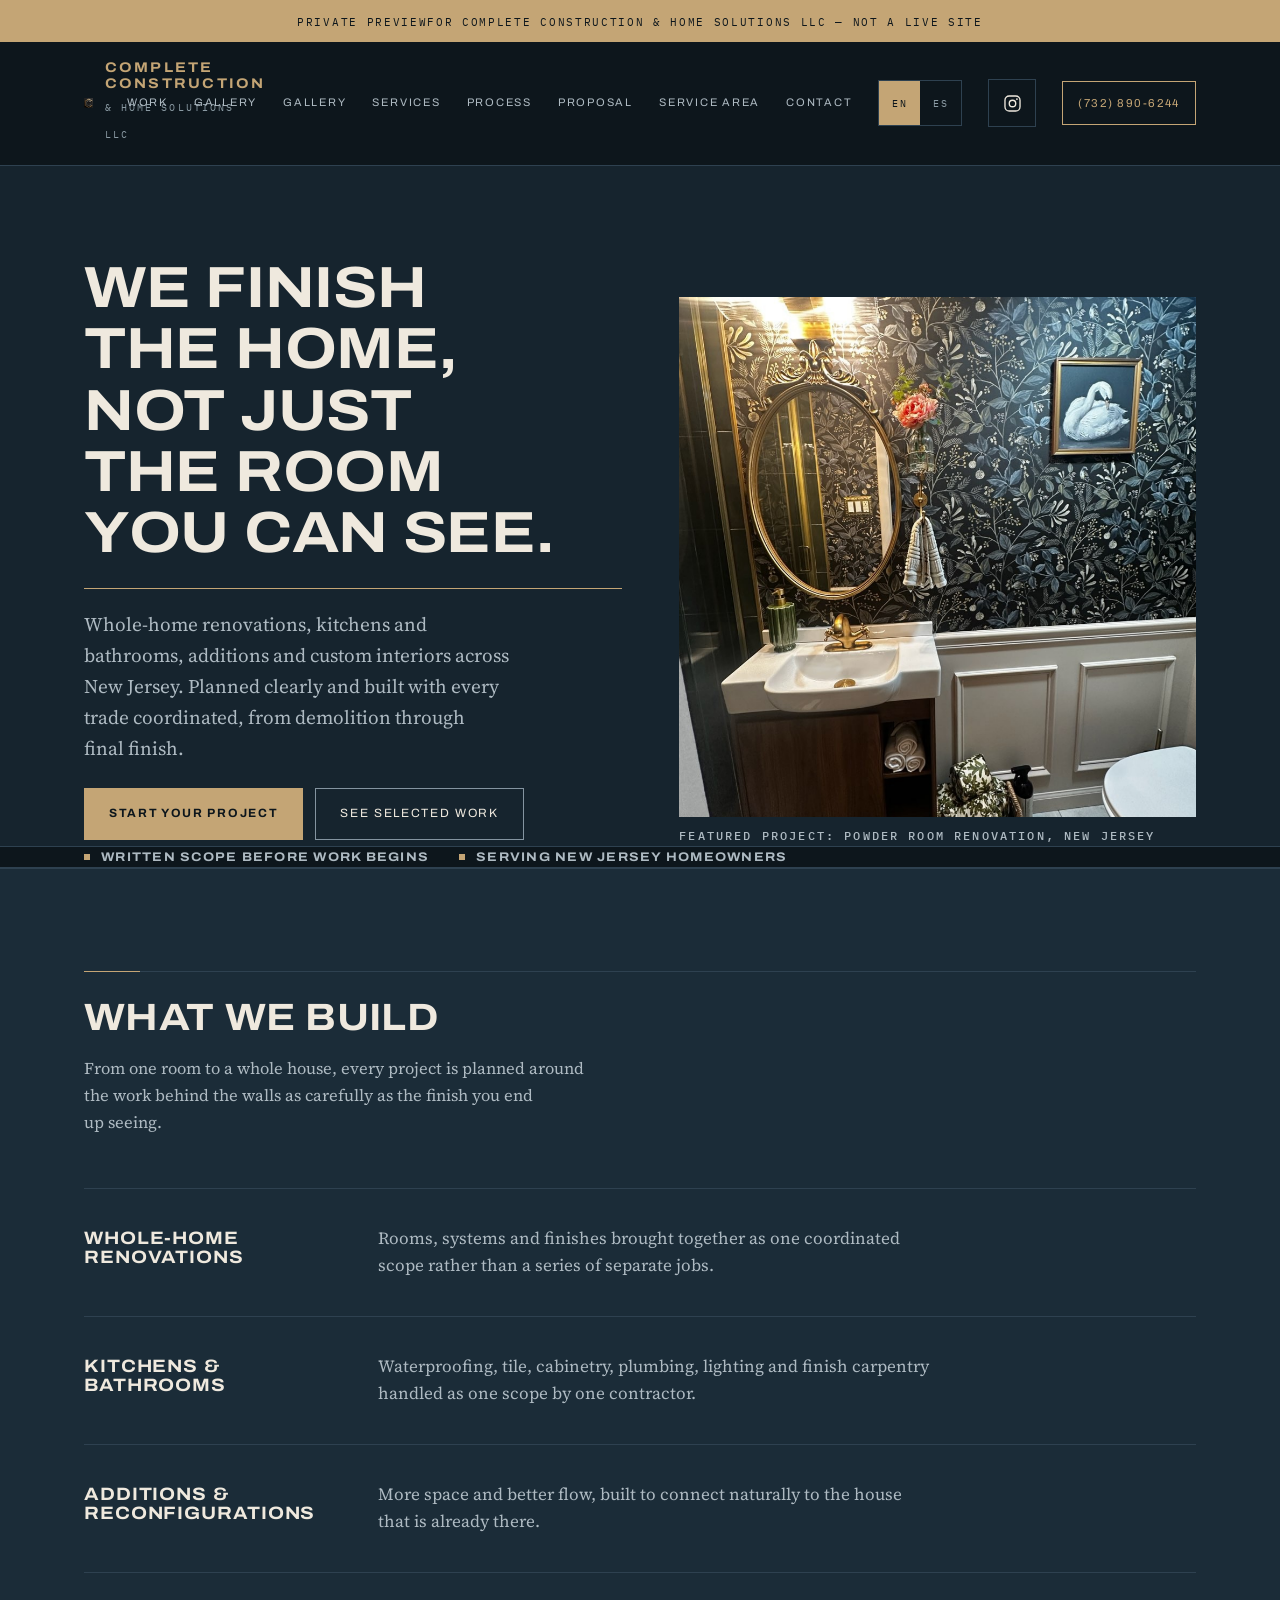
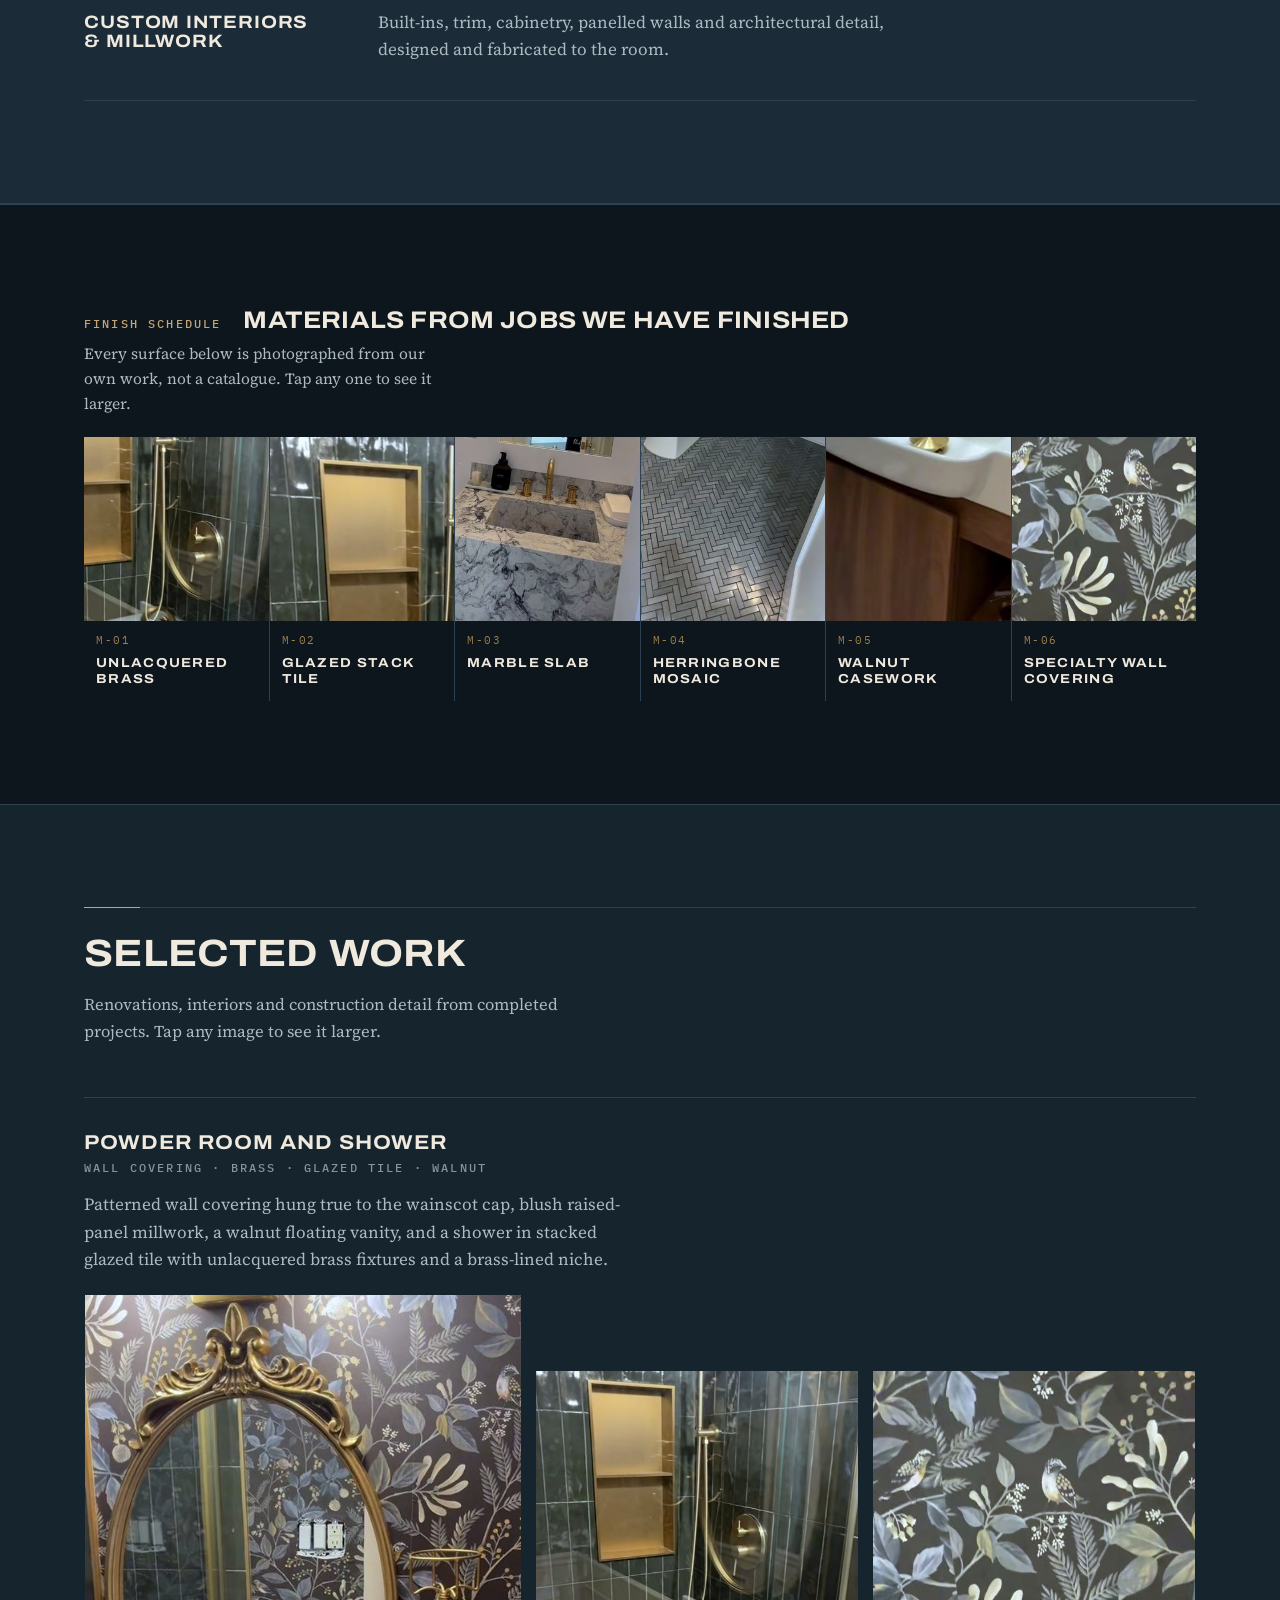
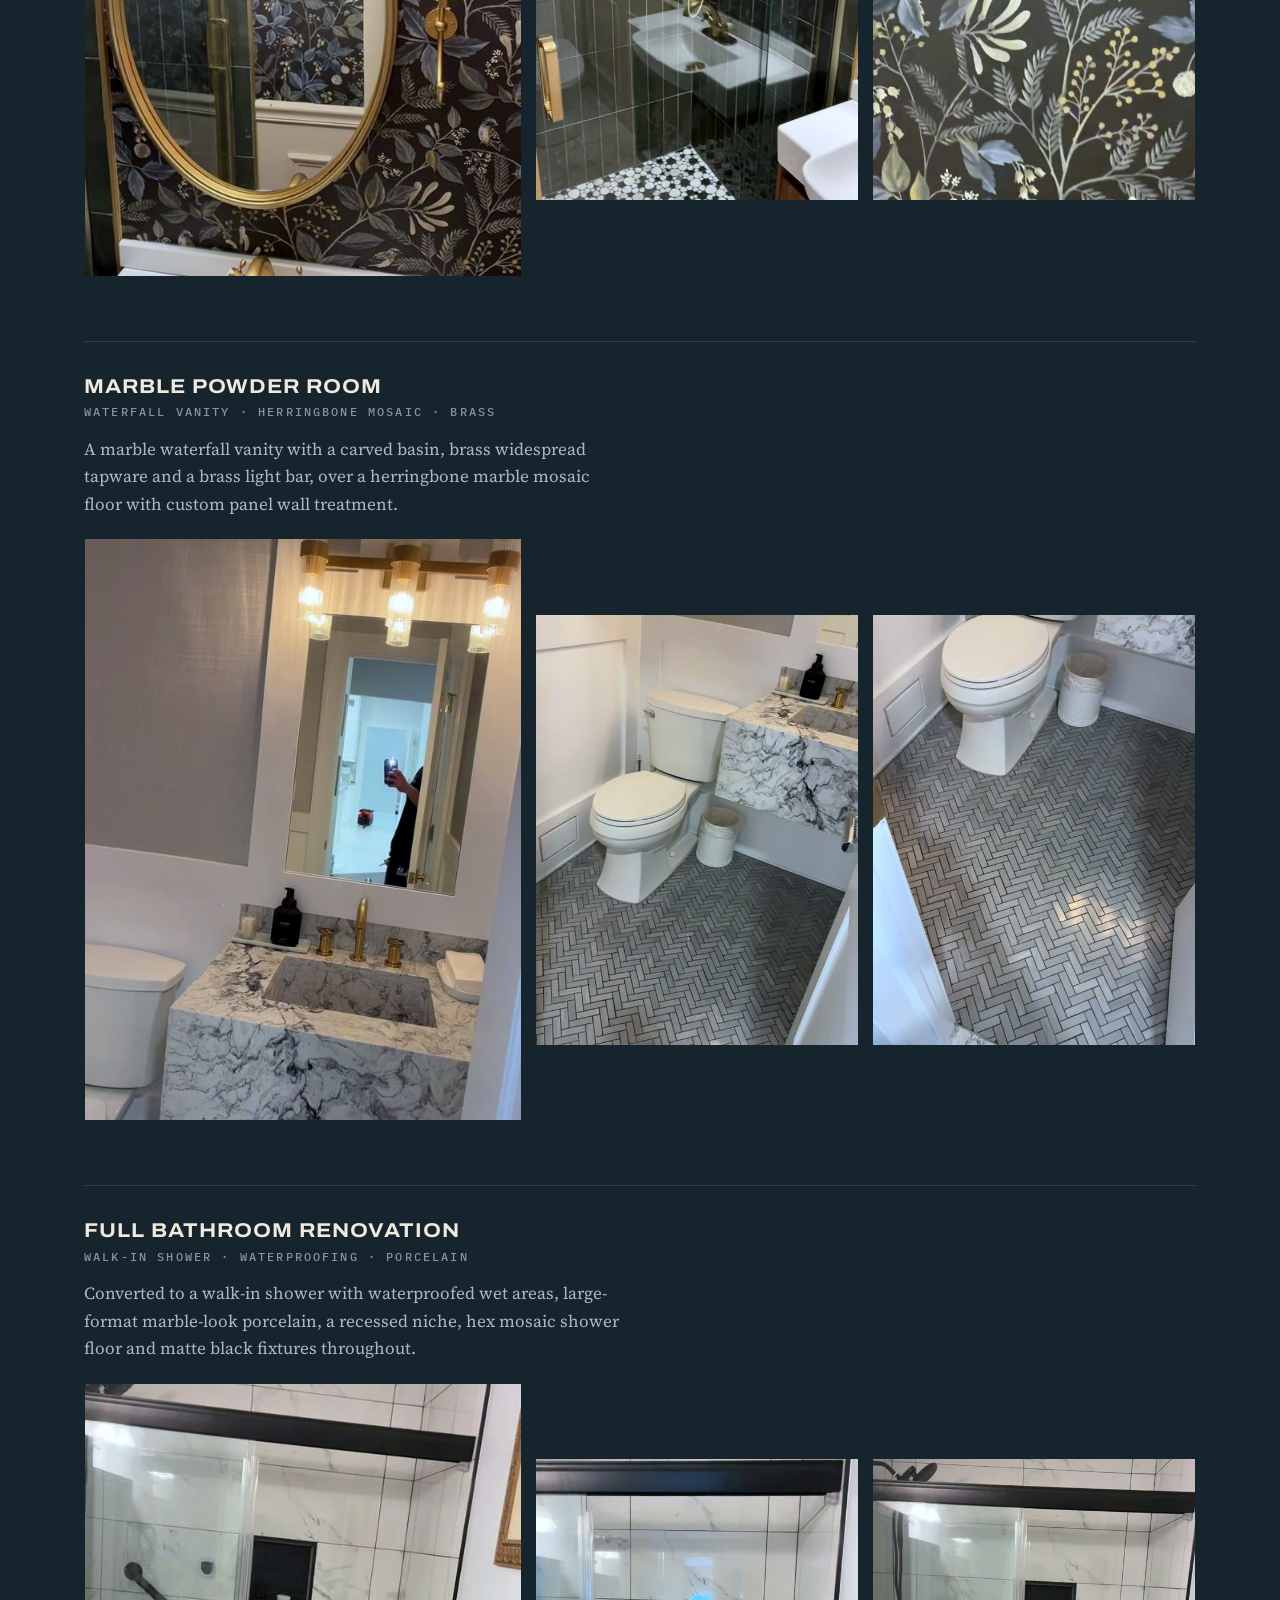
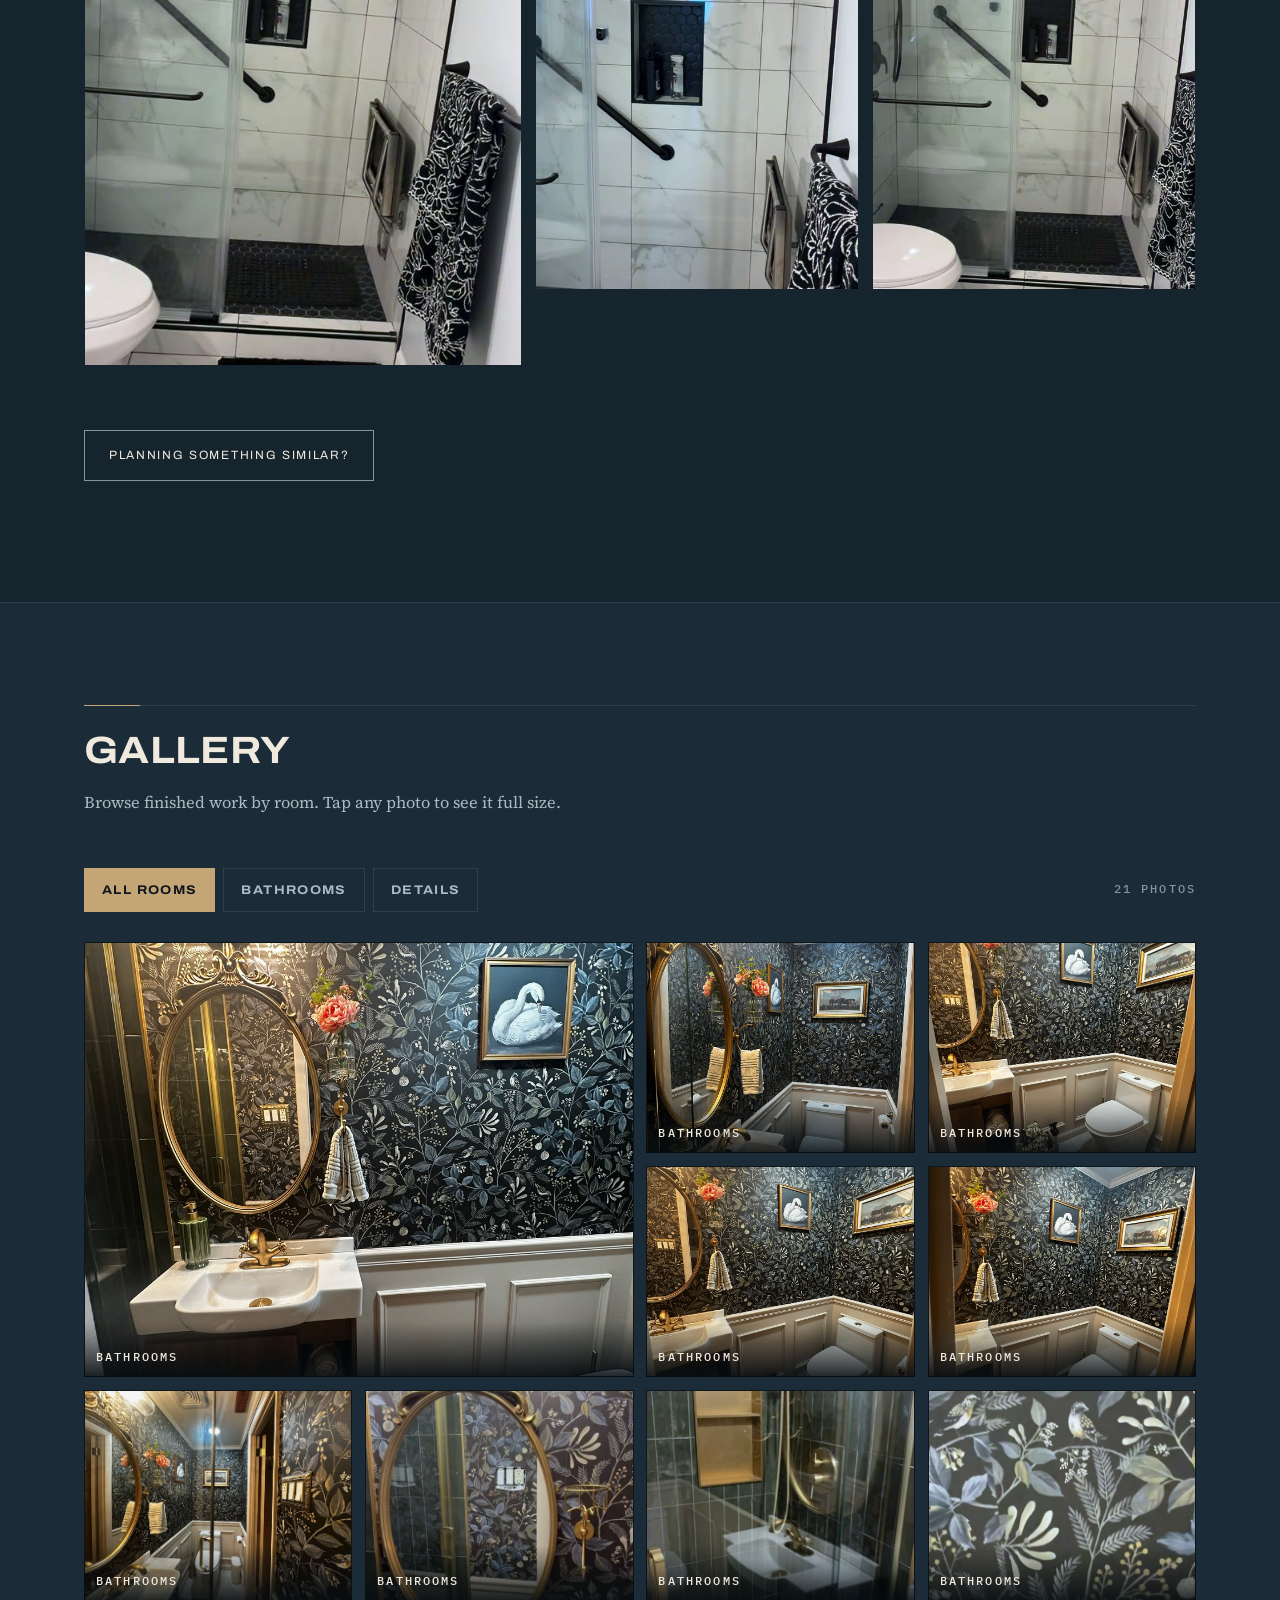
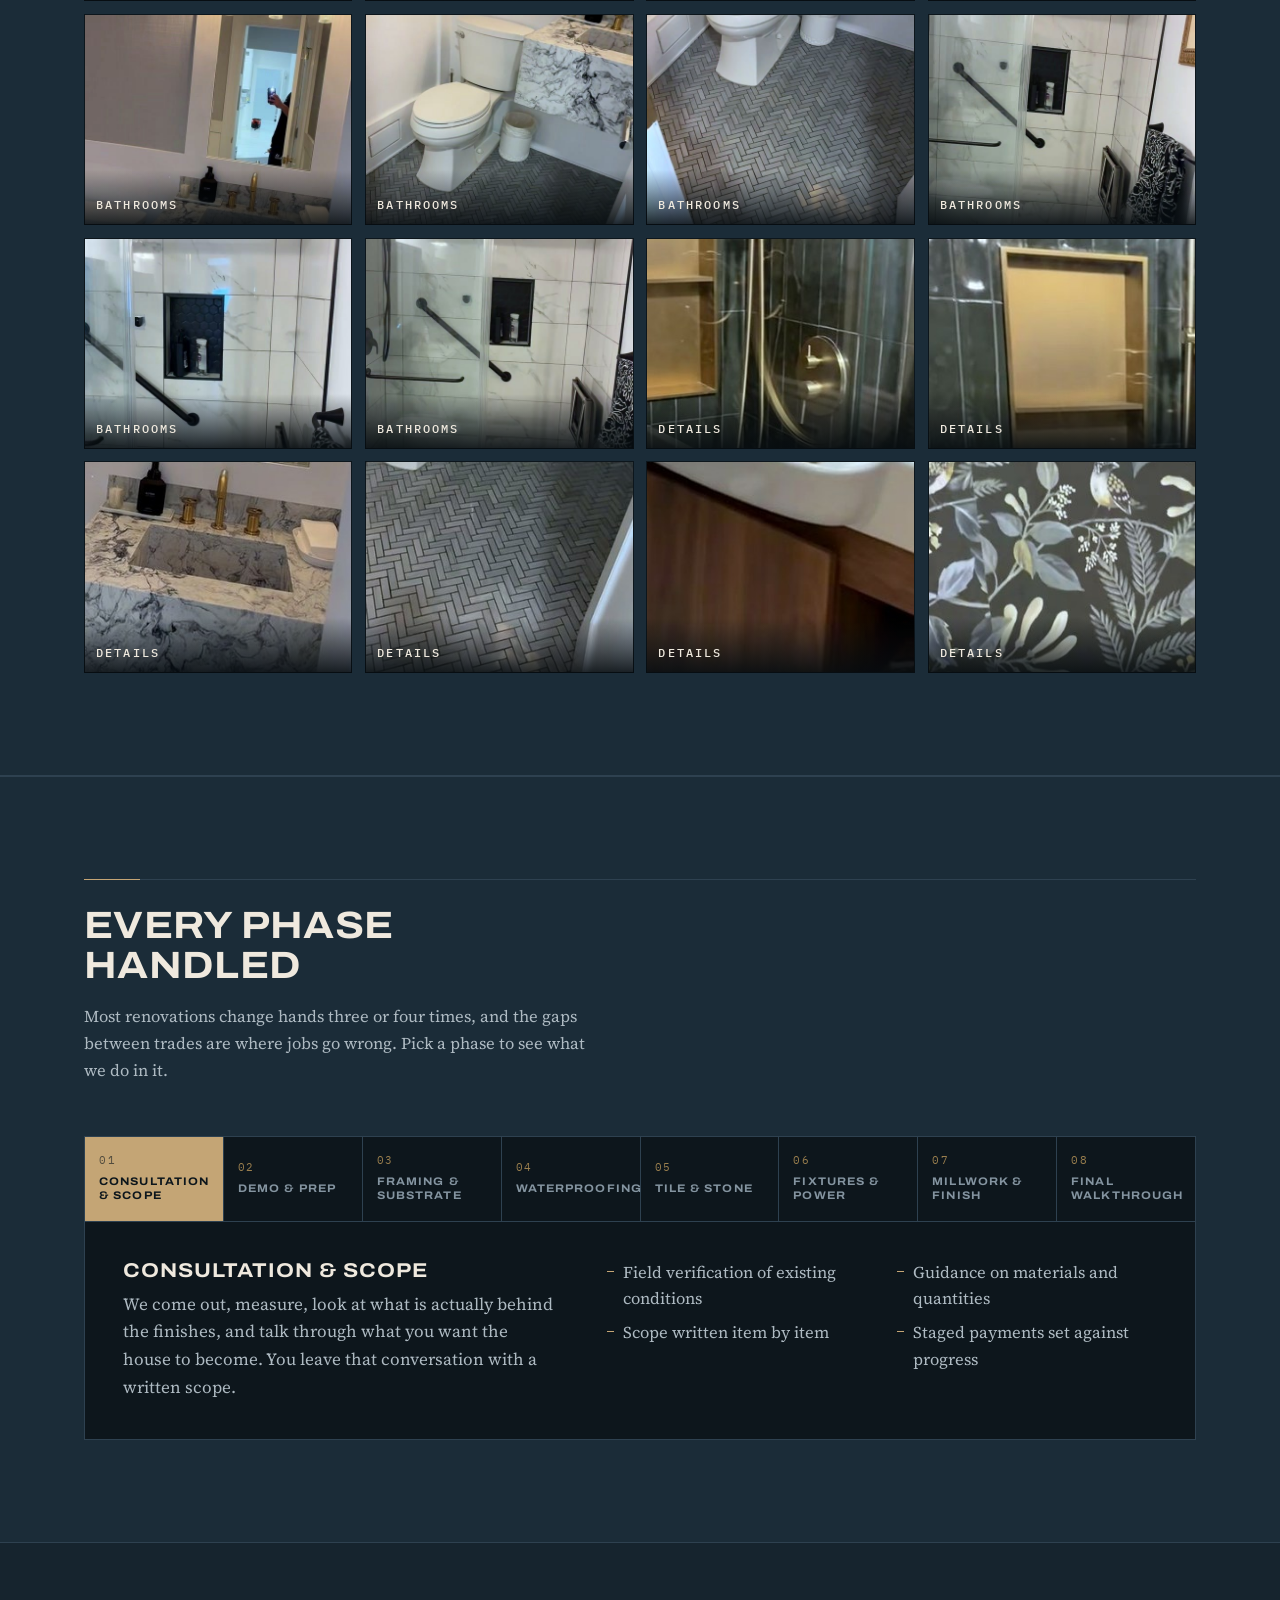
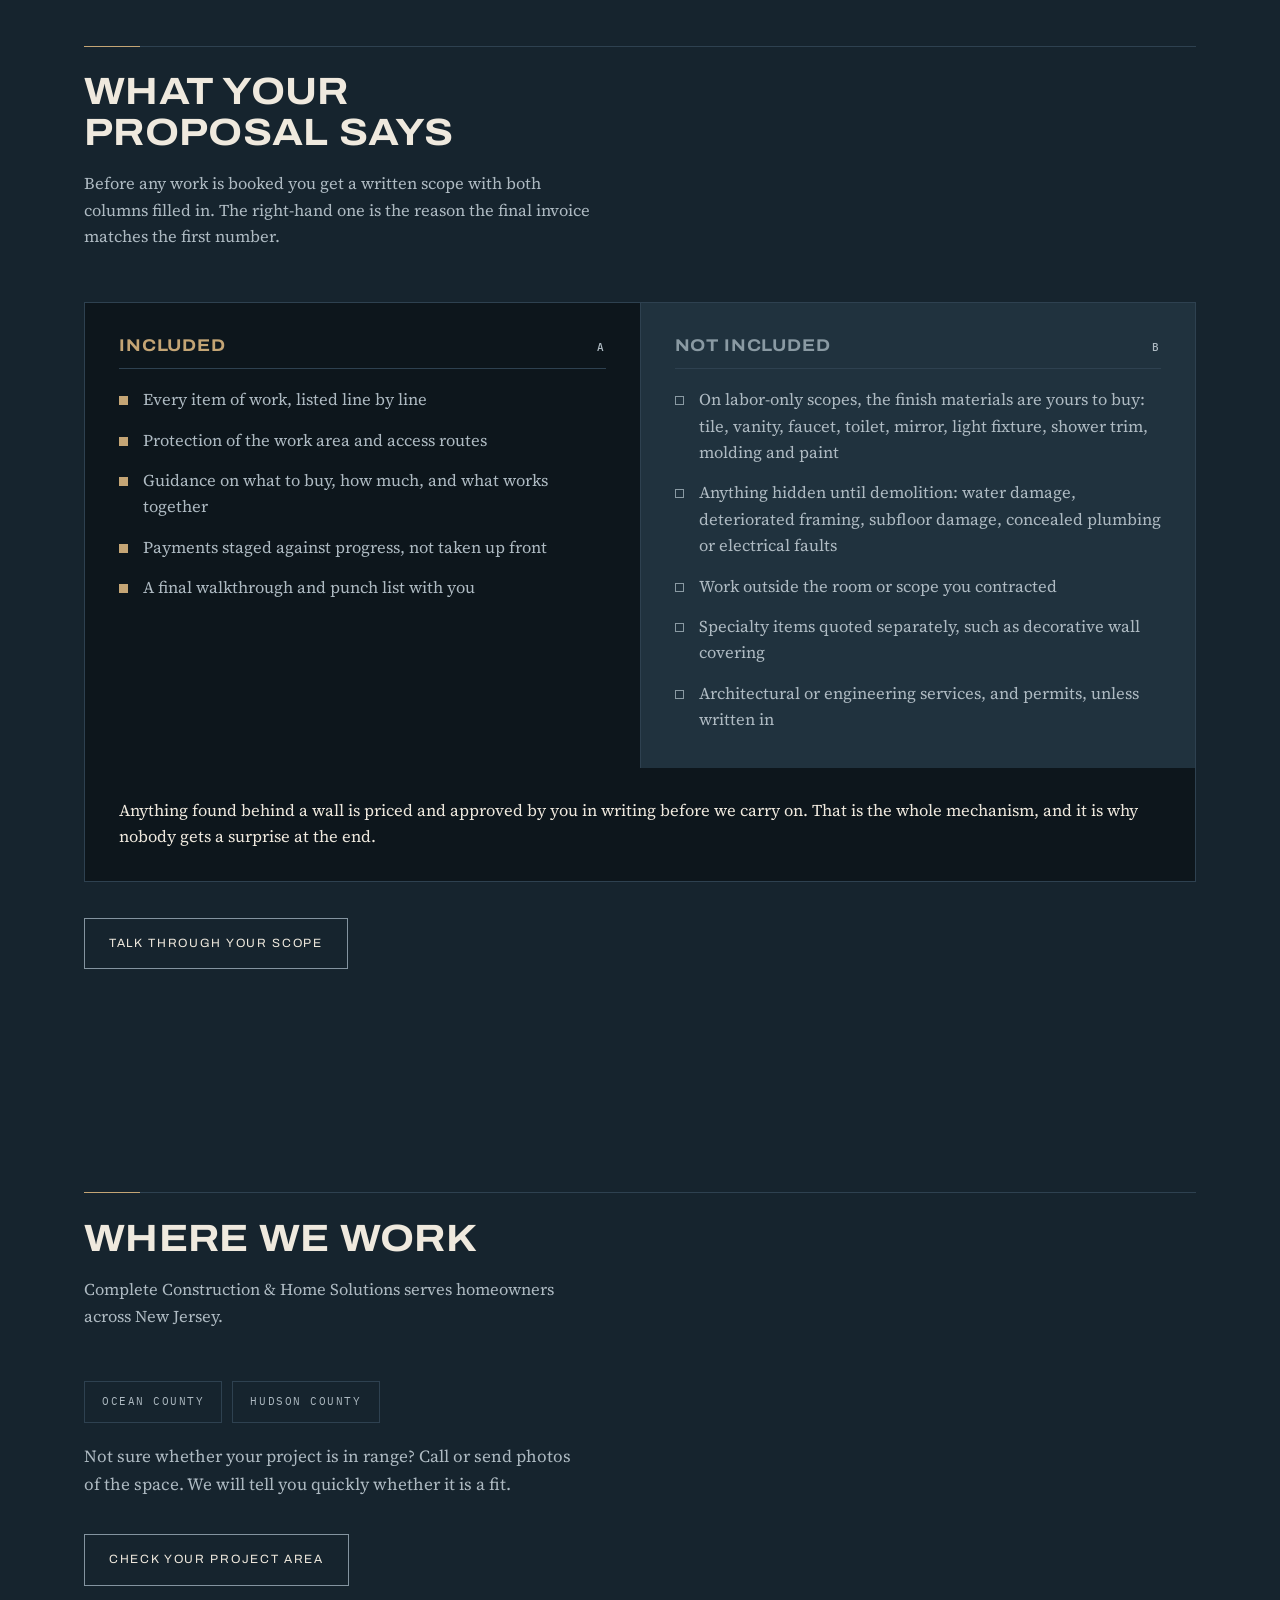
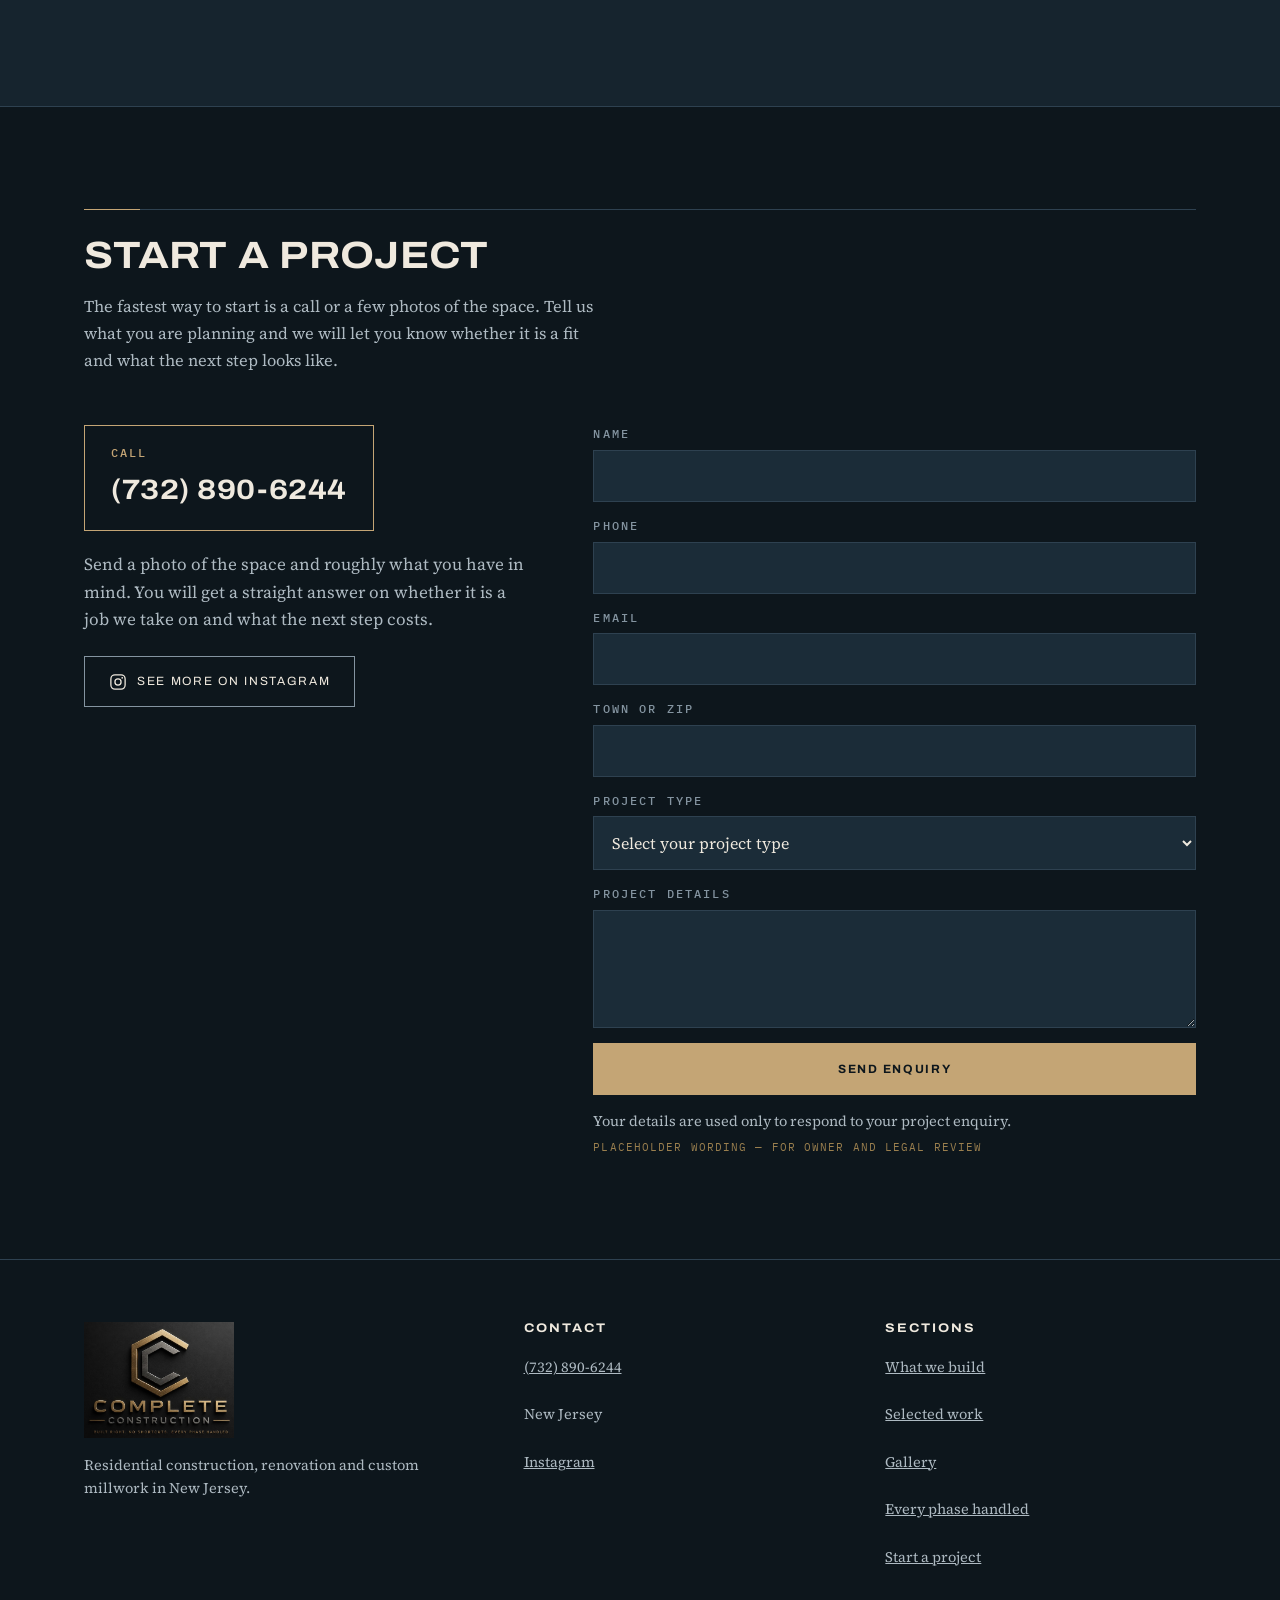
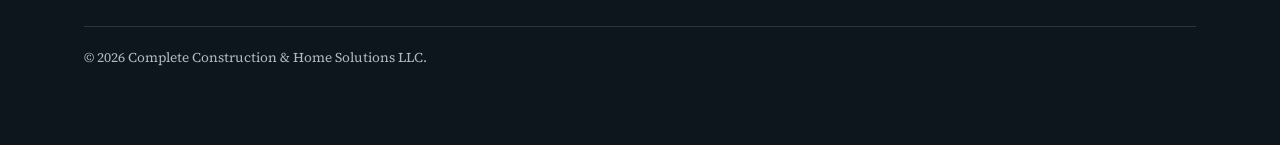
==== index.html @ e2cdc586 "Add the real photographs and the remaining site-level files Photographs - Six powder-room photos are" ====
<!doctype html>
<html lang="en">
<head>
<meta charset="utf-8">
<meta name="viewport" content="width=device-width, initial-scale=1">

<!-- ============================================================
     PRIVATE PREVIEW. Two things to change at launch:
     1. Delete the <meta name="robots"> line below.
     2. Delete the .preview-flag element at the top of <body>.
     Also remove X-Robots-Tag from netlify.toml.
     ============================================================ -->
<meta name="robots" content="noindex, nofollow">

<title>Complete Construction &amp; Home Solutions LLC | Home Renovations &amp; Residential Construction in New Jersey</title>
<meta name="description" content="Whole-home renovations, kitchens and bathrooms, additions and custom millwork across New Jersey. Every trade coordinated from demolition through final finish, on a written scope you read before work starts. Call (732) 890-6244.">
<link rel="canonical" href="https://completeconstructionnj.com/">

<meta property="og:type" content="website">
<meta property="og:site_name" content="Complete Construction &amp; Home Solutions LLC">
<meta property="og:title" content="Complete Construction &amp; Home Solutions LLC | Home Renovations in New Jersey">
<meta property="og:description" content="Whole-home renovations, kitchens and bathrooms, additions and custom millwork across New Jersey, coordinated from demolition through final finish.">
<meta property="og:url" content="https://completeconstructionnj.com/">
<meta property="og:image" content="https://completeconstructionnj.com/images/og-share.jpg">
<meta property="og:image:width" content="1200">
<meta property="og:image:height" content="630">
<meta property="og:image:alt" content="Finished powder room with botanical wall covering, an oval brass mirror and a walnut vanity">
<meta property="og:locale" content="en_US">
<meta property="og:locale:alternate" content="es_US">
<meta name="twitter:card" content="summary_large_image">
<meta name="twitter:title" content="Complete Construction &amp; Home Solutions LLC">
<meta name="twitter:description" content="Home renovations and residential construction across New Jersey.">
<meta name="twitter:image" content="https://completeconstructionnj.com/images/og-share.jpg">

<meta name="theme-color" content="#0D161C">
<link rel="icon" href="favicon.ico" sizes="any">
<link rel="icon" type="image/png" sizes="32x32" href="favicon-32.png">
<link rel="apple-touch-icon" href="apple-touch-icon.png">

<link rel="preload" as="image" href="images/gallery/bathrooms/powder-vanity-mirror.jpg" fetchpriority="high">
<link rel="stylesheet" href="fonts/fonts.css">
<link rel="stylesheet" href="assets/styles.css">

<!-- ============================================================
     LocalBusiness / GeneralContractor structured data.
     EVERY value marked TODO(owner) is a placeholder. Do not publish
     an address, opening hours, licence number, rating or review
     count until the owner supplies and approves it. Fields that
     cannot be verified are omitted rather than guessed.
     ============================================================ -->
<script type="application/ld+json">
{
  "@context": "https://schema.org",
  "@type": "GeneralContractor",
  "@id": "https://completeconstructionnj.com/#business",
  "name": "Complete Construction",
  "legalName": "Complete Construction & Home Solutions LLC",
  "description": "Residential construction and renovation company serving New Jersey homeowners. Whole-home renovations, kitchens and bathrooms, additions, and custom architectural millwork.",
  "slogan": "We finish the home, not just the room you can see.",
  "url": "https://completeconstructionnj.com/",
  "telephone": "+17328906244",
  "image": "https://completeconstructionnj.com/images/og-share.jpg",
  "logo": "https://completeconstructionnj.com/images/logo-mark.jpg",
  "sameAs": ["https://instagram.com/complete_construccion"],
  "knowsLanguage": ["en"],
  "address": {
    "@type": "PostalAddress",
    "addressRegion": "NJ",
    "addressCountry": "US"
  },
  "areaServed": [
    { "@type": "AdministrativeArea", "name": "Ocean County, New Jersey" },
    { "@type": "AdministrativeArea", "name": "Hudson County, New Jersey" }
  ],
  "hasOfferCatalog": {
    "@type": "OfferCatalog",
    "name": "Services",
    "itemListElement": [
      { "@type": "Offer", "itemOffered": { "@type": "Service", "name": "Whole-home renovation" } },
      { "@type": "Offer", "itemOffered": { "@type": "Service", "name": "Kitchen and bathroom renovation" } },
      { "@type": "Offer", "itemOffered": { "@type": "Service", "name": "Home additions and reconfigurations" } },
      { "@type": "Offer", "itemOffered": { "@type": "Service", "name": "Custom interiors and architectural millwork" } }
    ]
  }
}
</script>
</head>
<body>

<!-- DELETE AT LAUNCH -->
<div class="preview-flag"><span><span data-en="Private preview" data-es="Vista previa privada">Private preview</span><span class="pf-long"> <span data-en="for Complete Construction &amp; Home Solutions LLC" data-es="para Complete Construction &amp; Home Solutions LLC">for Complete Construction &amp; Home Solutions LLC</span></span> <span data-en="— not a live site" data-es="— no es un sitio publicado">— not a live site</span></span></div>

<a class="skip" href="#main" data-en="Skip to content" data-es="Ir al contenido">Skip to content</a>

<header>
  <!-- Mobile-only utility strip. Puts the language control at the very top
       where it is seen without opening the menu. Desktop keeps its own
       toggle in the nav, so this is hidden at >=768px. -->
  <div class="util-bar">
    <div class="wrap util-in">
      <span class="mono util-label" data-en="Language" data-es="Idioma">Language</span>
      <div class="lang" role="group" aria-label="Language">
        <button type="button" data-lang="en" aria-pressed="true">English</button>
        <button type="button" data-lang="es" aria-pressed="false">Español</button>
      </div>
    </div>
  </div>
  <div class="wrap bar">
    <a class="brand" href="#main">
      <img src="images/logo-mark.jpg" width="34" height="36" alt="Complete Construction hexagonal C monogram in gold and brushed steel">
      <span><b>Complete Construction</b><i>&amp; Home Solutions LLC</i></span>
    </a>

    <!-- Desktop navigation -->
    <nav class="desk-nav" aria-label="Main">
      <div class="nav-links">
        <a href="#work" data-en="Work" data-es="Trabajos">Work</a>
    <a href="#gallery" data-en="Gallery" data-es="Galería">Gallery</a>
        <a href="#gallery" data-en="Gallery" data-es="Galería">Gallery</a>
        <a href="#services" data-en="Services" data-es="Servicios">Services</a>
        <a href="#phases" data-en="Process" data-es="Proceso">Process</a>
        <a href="#scope" data-en="Proposal" data-es="Propuesta">Proposal</a>
        <a href="#area" data-en="Service area" data-es="Zona">Service area</a>
        <a href="#contact" data-en="Contact" data-es="Contacto">Contact</a>
      </div>
      <div class="lang" role="group" aria-label="Language">
        <button type="button" data-lang="en" aria-pressed="true">EN</button>
        <button type="button" data-lang="es" aria-pressed="false">ES</button>
      </div>
      <a class="icon-btn is-ig" data-social="instagram" href="#" hidden
         target="_blank" rel="noopener noreferrer">
        <svg viewBox="0 0 24 24" fill="none" stroke="currentColor" stroke-width="1.7" stroke-linecap="round" stroke-linejoin="round" aria-hidden="true"><rect x="2.5" y="2.5" width="19" height="19" rx="5.4"/><circle cx="12" cy="12" r="4.1"/><circle cx="17.6" cy="6.4" r="1.15" fill="currentColor" stroke="none"/></svg>
        <span class="sr-only">Instagram</span>
      </a>
      <a class="call-top" href="tel:+17328906244" data-phone-link>
        <span data-phone-display>(732) 890-6244</span>
      </a>
    </nav>

    <!-- Mobile controls -->
    <div class="mobile-tools">
      <a class="icon-btn is-call" href="tel:+17328906244" data-phone-link>
        <svg viewBox="0 0 24 24" fill="none" stroke="currentColor" stroke-width="1.7" aria-hidden="true"><path d="M22 16.9v3a2 2 0 0 1-2.2 2 19.8 19.8 0 0 1-8.6-3.1 19.5 19.5 0 0 1-6-6A19.8 19.8 0 0 1 2.1 4.2 2 2 0 0 1 4.1 2h3a2 2 0 0 1 2 1.7c.1.9.3 1.8.7 2.7a2 2 0 0 1-.5 2.1L8.1 9.8a16 16 0 0 0 6 6l1.3-1.2a2 2 0 0 1 2.1-.5c.9.4 1.8.6 2.7.7a2 2 0 0 1 1.8 2.1z"/></svg>
        <span data-en="Call" data-es="Llamar">Call</span>
      </a>
      <button class="icon-btn" id="burger" type="button" aria-expanded="false" aria-controls="drawer">
        <span class="burger-lines" aria-hidden="true"><span></span></span>
        <span class="sr-only" data-en="Open menu" data-es="Abrir menú">Open menu</span>
      </button>
    </div>
  </div>
</header>

<!-- Slide-out mobile menu -->
<div class="drawer-backdrop" id="drawer-backdrop"></div>
<aside class="drawer" id="drawer" aria-hidden="true" aria-label="Menu">
  <div class="drawer-head">
    <span class="mono" data-en="Menu" data-es="Menú">Menu</span>
    <button class="icon-btn" id="drawer-close" type="button">
      <span aria-hidden="true">&times;</span>
      <span class="sr-only" data-en="Close menu" data-es="Cerrar menú">Close menu</span>
    </button>
  </div>
  <nav aria-label="Mobile">
    <a href="#work" data-en="Work" data-es="Trabajos">Work</a>
    <a href="#services" data-en="Services" data-es="Servicios">Services</a>
    <a href="#phases" data-en="Process" data-es="Proceso">Process</a>
    <a href="#scope" data-en="Proposal" data-es="Propuesta">Proposal</a>
    <a href="#area" data-en="Service area" data-es="Zona">Service area</a>
    <a href="#contact" data-en="Start a project" data-es="Empezar un proyecto">Start a project</a>
  </nav>
  <div class="drawer-foot">
    <p class="area-note" data-en="Serving New Jersey homeowners. Call and we will tell you quickly whether your project is a fit." data-es="Atendemos a propietarios en Nueva Jersey. Llame y le diremos rápidamente si su proyecto encaja.">Serving New Jersey homeowners. Call and we will tell you quickly whether your project is a fit.</p>
    <a class="btn btn-primary" href="tel:+17328906244" data-phone-link>
      <span data-en="Call" data-es="Llamar">Call</span>&nbsp;<span data-phone-display>(732) 890-6244</span>
    </a>
    <a class="btn btn-ghost ig-btn" data-social="instagram" href="#" hidden
       target="_blank" rel="noopener noreferrer">
      <svg viewBox="0 0 24 24" fill="none" stroke="currentColor" stroke-width="1.7" stroke-linecap="round" stroke-linejoin="round" aria-hidden="true"><rect x="2.5" y="2.5" width="19" height="19" rx="5.4"/><circle cx="12" cy="12" r="4.1"/><circle cx="17.6" cy="6.4" r="1.15" fill="currentColor" stroke="none"/></svg>
      <span data-en="See our work on Instagram" data-es="Vea nuestro trabajo en Instagram">See our work on Instagram</span>
    </a>
    <div class="lang" role="group" aria-label="Language">
      <button type="button" data-lang="en" aria-pressed="true">English</button>
      <button type="button" data-lang="es" aria-pressed="false">Español</button>
    </div>
  </div>
</aside>

<main id="main">

<section class="hero">
  <div class="wrap hero-grid">
    <div class="hero-copy">
      <h1 data-en="We finish the home, not just the room you can see." data-es="Terminamos la casa, no solo el cuarto que se ve.">We finish the home, not just the room you can see.</h1>
      <div class="draw" aria-hidden="true"></div>
      <p class="hero-lede" data-en="Whole-home renovations, kitchens and bathrooms, additions and custom interiors across New Jersey. Planned clearly and built with every trade coordinated, from demolition through final finish." data-es="Remodelaciones de casa completa, cocinas y baños, ampliaciones e interiores a medida en Nueva Jersey. Planeado con claridad y construido con todos los oficios coordinados, desde la demolición hasta el acabado final.">Whole-home renovations, kitchens and bathrooms, additions and custom interiors across New Jersey. Planned clearly and built with every trade coordinated, from demolition through final finish.</p>
      <div class="hero-cta">
        <a class="btn btn-primary" href="#contact" data-en="Start your project" data-es="Empiece su proyecto">Start your project</a>
        <a class="btn btn-ghost" href="#work" data-en="See selected work" data-es="Ver trabajos seleccionados">See selected work</a>
      </div>
      <!-- Shown only when the owner confirms the business number receives SMS. -->
      <p class="hero-sms" data-flag="smsEnabled" hidden>
        <a class="btn btn-ghost" href="sms:+17328906244" data-en="Text us photos" data-es="Envíenos fotos">Text us photos</a>
        <span class="form-note" data-en="Send photos of your space for a quick project-fit check." data-es="Envíe fotos de su espacio para una revisión rápida de compatibilidad.">Send photos of your space for a quick project-fit check.</span>
      </p>
    </div>
    <figure class="hero-fig">
      <img src="images/gallery/bathrooms/powder-vanity-mirror.jpg" width="960" height="1280" alt="Completed powder room vanity with an ornate oval brass mirror, brass cross-handle tap and a walnut cabinet, against dark botanical wall covering above cream panelled wainscoting" fetchpriority="high" decoding="async">
      <figcaption class="mono" data-en="Featured project: powder room renovation, New Jersey" data-es="Proyecto destacado: remodelación de medio baño, Nueva Jersey">Featured project: powder room renovation, New Jersey</figcaption>
    </figure>
  </div>
</section>

<!-- Trust line. Claims needing owner sign-off carry data-flag and ship hidden. -->
<div class="trustline">
  <div class="wrap">
    <ul>
      <li data-en="Written scope before work begins" data-es="Alcance por escrito antes de empezar">Written scope before work begins</li>
      <li data-en="Serving New Jersey homeowners" data-es="Atendemos a propietarios en Nueva Jersey">Serving New Jersey homeowners</li>
      <li data-flag="licensedAndInsuredClaim" hidden data-en="Licensed &amp; insured" data-es="Con licencia y asegurado">Licensed &amp; insured</li>
      <li data-flag="warrantyClaim" hidden data-en="One-year workmanship warranty" data-es="Garantía de un año sobre la mano de obra">One-year workmanship warranty</li>
      <li data-flag="spanishSupported" hidden data-en="English &amp; Spanish" data-es="Inglés y español">English &amp; Spanish</li>
    </ul>
  </div>
</div>

<section class="services" id="services">
  <div class="wrap">
    <div class="head">
      <div class="ht">
        <h2 data-en="What we build" data-es="Lo que construimos">What we build</h2>
        <p data-en="From one room to a whole house, every project is planned around the work behind the walls as carefully as the finish you end up seeing." data-es="De un solo cuarto a una casa completa, cada proyecto se planea alrededor del trabajo detrás de los muros con el mismo cuidado que el acabado que usted termina viendo.">From one room to a whole house, every project is planned around the work behind the walls as carefully as the finish you end up seeing.</p>
      </div>
    </div>
    <div class="svc-list">
      <article class="svc-row" data-service="whole-home">
        <h3 data-en="Whole-home renovations" data-es="Remodelación de casa completa">Whole-home renovations</h3>
        <p data-en="Rooms, systems and finishes brought together as one coordinated scope rather than a series of separate jobs." data-es="Cuartos, instalaciones y acabados unidos en un solo alcance coordinado, en lugar de una serie de trabajos separados.">Rooms, systems and finishes brought together as one coordinated scope rather than a series of separate jobs.</p>
      </article>
      <article class="svc-row" data-service="kitchen-bath">
        <h3 data-en="Kitchens &amp; bathrooms" data-es="Cocinas y baños">Kitchens &amp; bathrooms</h3>
        <p data-en="Waterproofing, tile, cabinetry, plumbing, lighting and finish carpentry handled as one scope by one contractor." data-es="Impermeabilizado, azulejo, gabinetes, plomería, iluminación y carpintería de acabado en un solo alcance y con un solo contratista.">Waterproofing, tile, cabinetry, plumbing, lighting and finish carpentry handled as one scope by one contractor.</p>
      </article>
      <article class="svc-row" data-service="additions">
        <h3 data-en="Additions &amp; reconfigurations" data-es="Ampliaciones y reconfiguraciones">Additions &amp; reconfigurations</h3>
        <p data-en="More space and better flow, built to connect naturally to the house that is already there." data-es="Más espacio y mejor circulación, construido para conectarse de forma natural con la casa que ya existe.">More space and better flow, built to connect naturally to the house that is already there.</p>
      </article>
      <article class="svc-row" data-service="millwork">
        <h3 data-en="Custom interiors &amp; millwork" data-es="Interiores y carpintería a medida">Custom interiors &amp; millwork</h3>
        <p data-en="Built-ins, trim, cabinetry, panelled walls and architectural detail, designed and fabricated to the room." data-es="Muebles empotrados, molduras, gabinetes, muros panelados y detalle arquitectónico, diseñados y fabricados a la medida del cuarto.">Built-ins, trim, cabinetry, panelled walls and architectural detail, designed and fabricated to the room.</p>
      </article>
      <!-- TODO(owner): confirm before enabling in assets/site.config.js -->
      <article class="svc-row" data-service="new-build" hidden>
        <h3 data-en="New home construction" data-es="Construcción de casa nueva">New home construction</h3>
        <p data-en="Ground-up residential construction built around the way you want to live." data-es="Construcción residencial desde cero, pensada alrededor de cómo quiere vivir.">Ground-up residential construction built around the way you want to live.</p>
        <p class="flag-note" data-en="Awaiting owner confirmation" data-es="Pendiente de confirmación del propietario">Awaiting owner confirmation</p>
      </article>
      <!-- TODO(owner): confirm before enabling in assets/site.config.js -->
      <article class="svc-row" data-service="exterior" hidden>
        <h3 data-en="Structural &amp; exterior work" data-es="Trabajo estructural y exterior">Structural &amp; exterior work</h3>
        <p data-en="Exterior improvements and structural changes that support the rest of the project." data-es="Mejoras exteriores y cambios estructurales que dan soporte al resto del proyecto.">Exterior improvements and structural changes that support the rest of the project.</p>
        <p class="flag-note" data-en="Awaiting owner confirmation" data-es="Pendiente de confirmación del propietario">Awaiting owner confirmation</p>
      </article>
    </div>
  </div>
</section>

<section class="schedule" aria-labelledby="sched-h">
  <div class="wrap">
    <div class="sched-top">
      <span class="mono" data-en="Finish schedule" data-es="Lista de acabados">Finish schedule</span>
      <h2 id="sched-h" data-en="Materials from jobs we have finished" data-es="Materiales de trabajos que hemos terminado">Materials from jobs we have finished</h2>
      <p data-en="Every surface below is photographed from our own work, not a catalogue. Tap any one to see it larger." data-es="Cada superficie de abajo está fotografiada de nuestro propio trabajo, no de un catálogo. Toque cualquiera para verla más grande.">Every surface below is photographed from our own work, not a catalogue. Tap any one to see it larger.</p>
    </div>
    <div class="sched" data-gallery="materials">
      <figure><button type="button" data-full="images/materials/brass-niche.jpg" data-caption="Unlacquered brass shower valve and handshower against dark glazed tile"><img src="images/materials/brass-niche.jpg" loading="lazy" decoding="async" width="300" height="300" alt="Unlacquered brass shower valve and handshower against dark glazed tile"></button>
        <figcaption><span class="m-n">M-01</span><span class="m-t" data-en="Unlacquered brass" data-es="Latón sin laca">Unlacquered brass</span></figcaption></figure>
      <figure><button type="button" data-full="images/materials/glazed-tile.jpg" data-caption="Stacked dark glazed ceramic tile with a brass-lined recessed niche"><img src="images/materials/glazed-tile.jpg" loading="lazy" decoding="async" width="300" height="300" alt="Stacked dark glazed ceramic tile with a brass-lined recessed niche"></button>
        <figcaption><span class="m-n">M-02</span><span class="m-t" data-en="Glazed stack tile" data-es="Azulejo vidriado apilado">Glazed stack tile</span></figcaption></figure>
      <figure><button type="button" data-full="images/materials/marble.jpg" data-caption="Marble waterfall vanity with a carved basin and brass tapware"><img src="images/materials/marble.jpg" loading="lazy" decoding="async" width="300" height="300" alt="Marble waterfall vanity with a carved basin and brass tapware"></button>
        <figcaption><span class="m-n">M-03</span><span class="m-t" data-en="Marble slab" data-es="Placa de mármol">Marble slab</span></figcaption></figure>
      <figure><button type="button" data-full="images/materials/herringbone.jpg" data-caption="Marble mosaic floor laid in a herringbone pattern"><img src="images/materials/herringbone.jpg" loading="lazy" decoding="async" width="300" height="300" alt="Marble mosaic floor laid in a herringbone pattern"></button>
        <figcaption><span class="m-n">M-04</span><span class="m-t" data-en="Herringbone mosaic" data-es="Mosaico en espigado">Herringbone mosaic</span></figcaption></figure>
      <figure><button type="button" data-full="images/materials/walnut.jpg" data-caption="Walnut floating vanity carcass beneath a white trough basin"><img src="images/materials/walnut.jpg" loading="lazy" decoding="async" width="300" height="300" alt="Walnut floating vanity carcass beneath a white trough basin"></button>
        <figcaption><span class="m-n">M-05</span><span class="m-t" data-en="Walnut casework" data-es="Mueble de nogal">Walnut casework</span></figcaption></figure>
      <figure><button type="button" data-full="images/materials/wallpaper.jpg" data-caption="Dark botanical wall covering showing painted foliage and a bird"><img src="images/materials/wallpaper.jpg" loading="lazy" decoding="async" width="300" height="300" alt="Dark botanical wall covering showing painted foliage and a bird"></button>
        <figcaption><span class="m-n">M-06</span><span class="m-t" data-en="Specialty wall covering" data-es="Recubrimiento especial">Specialty wall covering</span></figcaption></figure>
    </div>
  </div>
</section>

<section id="work">
  <div class="wrap">
    <div class="head">
      <div class="ht">
        <h2 data-en="Selected work" data-es="Trabajos seleccionados">Selected work</h2>
        <p data-en="Renovations, interiors and construction detail from completed projects. Tap any image to see it larger." data-es="Remodelaciones, interiores y detalles de construcción de proyectos terminados. Toque cualquier imagen para verla más grande.">Renovations, interiors and construction detail from completed projects. Tap any image to see it larger.</p>
      </div>
    </div>

    <!-- Filters render only for categories that contain published work.
         Add a category to a project's data-category and the filter appears. -->
    <div class="filters" id="filters" role="group" aria-label="Filter work by category" hidden></div>

    <article class="project" data-category="bathrooms">
      <div class="project-head">
        <div><h3 data-en="Powder room and shower" data-es="Medio baño y regadera">Powder room and shower</h3>
          <span class="mono" data-en="Wall covering · Brass · Glazed tile · Walnut" data-es="Recubrimiento · Latón · Azulejo vidriado · Nogal">Wall covering · Brass · Glazed tile · Walnut</span></div>
      </div>
      <div class="pbody"><span></span>
        <p data-en="Patterned wall covering hung true to the wainscot cap, blush raised-panel millwork, a walnut floating vanity, and a shower in stacked glazed tile with unlacquered brass fixtures and a brass-lined niche." data-es="Recubrimiento con patrón alineado al remate del zócalo, molduras de panel realzado, tocador flotante de nogal, y una regadera en azulejo vidriado apilado con accesorios de latón sin laca y nicho forrado en latón.">Patterned wall covering hung true to the wainscot cap, blush raised-panel millwork, a walnut floating vanity, and a shower in stacked glazed tile with unlacquered brass fixtures and a brass-lined niche.</p></div>
      <div class="shots" data-gallery="P-01">
        <button type="button" data-full="images/powder-mirror-brass.jpg" data-caption="Oval brass-framed mirror and brass tapware against dark botanical wall covering"><img src="images/powder-mirror-brass.jpg" loading="lazy" decoding="async" width="544" height="960" alt="Oval brass-framed mirror and brass tapware against dark botanical wall covering"></button>
        <button type="button" data-full="images/shower-green-tile-brass.jpg" data-caption="Shower in stacked dark glazed tile with a brass recessed niche and patterned mosaic floor"><img src="images/shower-green-tile-brass.jpg" loading="lazy" decoding="async" width="544" height="960" alt="Shower in stacked dark glazed tile with a brass recessed niche and patterned mosaic floor"></button>
        <button type="button" data-full="images/wallpaper-detail.jpg" data-caption="Close detail of the botanical wall covering showing a bird among foliage"><img src="images/wallpaper-detail.jpg" loading="lazy" decoding="async" width="544" height="960" alt="Close detail of the botanical wall covering showing a bird among foliage"></button>
      </div>
    </article>
    <article class="project" data-category="bathrooms">
      <div class="project-head">
        <div><h3 data-en="Marble powder room" data-es="Medio baño en mármol">Marble powder room</h3>
          <span class="mono" data-en="Waterfall vanity · Herringbone mosaic · Brass" data-es="Tocador en cascada · Mosaico espigado · Latón">Waterfall vanity · Herringbone mosaic · Brass</span></div>
      </div>
      <div class="pbody"><span></span>
        <p data-en="A marble waterfall vanity with a carved basin, brass widespread tapware and a brass light bar, over a herringbone marble mosaic floor with custom panel wall treatment." data-es="Tocador de mármol en cascada con lavabo tallado, llave de latón de tres piezas y barra de luz en latón, sobre piso de mosaico de mármol en espigado con panelado a medida.">A marble waterfall vanity with a carved basin, brass widespread tapware and a brass light bar, over a herringbone marble mosaic floor with custom panel wall treatment.</p></div>
      <div class="shots" data-gallery="P-02">
        <button type="button" data-full="images/powder-marble-vanity.jpg" data-caption="Marble waterfall vanity with brass tapware and a framed mirror lit by a three-globe brass light bar"><img src="images/powder-marble-vanity.jpg" loading="lazy" decoding="async" width="544" height="960" alt="Marble waterfall vanity with brass tapware and a framed mirror lit by a three-globe brass light bar"></button>
        <button type="button" data-full="images/powder-marble-herringbone.jpg" data-caption="Marble waterfall vanity seen from above with the herringbone mosaic floor below"><img src="images/powder-marble-herringbone.jpg" loading="lazy" decoding="async" width="544" height="960" alt="Marble waterfall vanity seen from above with the herringbone mosaic floor below"></button>
        <button type="button" data-full="images/powder-herringbone-floor.jpg" data-caption="Herringbone marble mosaic floor meeting a marble base and painted wainscot"><img src="images/powder-herringbone-floor.jpg" loading="lazy" decoding="async" width="544" height="960" alt="Herringbone marble mosaic floor meeting a marble base and painted wainscot"></button>
      </div>
    </article>
    <article class="project" data-category="bathrooms">
      <div class="project-head">
        <div><h3 data-en="Full bathroom renovation" data-es="Remodelación completa de baño">Full bathroom renovation</h3>
          <span class="mono" data-en="Walk-in shower · Waterproofing · Porcelain" data-es="Regadera sin escalón · Impermeabilizado · Porcelanato">Walk-in shower · Waterproofing · Porcelain</span></div>
      </div>
      <div class="pbody"><span></span>
        <p data-en="Converted to a walk-in shower with waterproofed wet areas, large-format marble-look porcelain, a recessed niche, hex mosaic shower floor and matte black fixtures throughout." data-es="Convertido a regadera sin escalón con áreas húmedas impermeabilizadas, porcelanato de gran formato tipo mármol, nicho empotrado, piso de mosaico hexagonal y accesorios en negro mate.">Converted to a walk-in shower with waterproofed wet areas, large-format marble-look porcelain, a recessed niche, hex mosaic shower floor and matte black fixtures throughout.</p></div>
      <div class="shots" data-gallery="P-03">
        <button type="button" data-full="images/bath-marble-shower.jpg" data-caption="Walk-in shower with glass doors, marble-look porcelain walls, a matte black grab rail and a recessed niche"><img src="images/bath-marble-shower.jpg" loading="lazy" decoding="async" width="544" height="960" alt="Walk-in shower with glass doors, marble-look porcelain walls, a matte black grab rail and a recessed niche"></button>
        <button type="button" data-full="images/bath-shower-niche.jpg" data-caption="Recessed shower niche tiled in dark hex mosaic against marble-look porcelain"><img src="images/bath-shower-niche.jpg" loading="lazy" decoding="async" width="544" height="960" alt="Recessed shower niche tiled in dark hex mosaic against marble-look porcelain"></button>
        <button type="button" data-full="images/bath-marble-floor.jpg" data-caption="Finished bathroom floor in marble-look porcelain with the glass shower enclosure behind"><img src="images/bath-marble-floor.jpg" loading="lazy" decoding="async" width="544" height="960" alt="Finished bathroom floor in marble-look porcelain with the glass shower enclosure behind"></button>
      </div>
    </article>

    <p class="section-cta">
      <a class="btn btn-ghost" href="#contact" data-en="Planning something similar?" data-es="¿Planea algo parecido?">Planning something similar?</a>
    </p>
  </div>
</section>

<!-- Gallery. Grid and filter buttons are rendered from
     assets/site.config.js -> gallery. Adding a room type is a config edit,
     not a new page. -->
<section class="gallery" id="gallery">
  <div class="wrap">
    <div class="head">
      <div class="ht">
        <h2 data-en="Gallery" data-es="Galería">Gallery</h2>
        <p data-en="Browse finished work by room. Tap any photo to see it full size." data-es="Vea el trabajo terminado por espacio. Toque cualquier foto para verla en grande.">Browse finished work by room. Tap any photo to see it full size.</p>
      </div>
    </div>
    <div class="gal-bar">
      <div class="chips" id="gallery-filters" role="group" aria-label="Filter the gallery by room"></div>
      <p class="mono gal-count" id="gallery-count" aria-live="polite"></p>
    </div>
    <div class="grid-gal" id="gallery-grid" data-gallery="gallery"></div>
    <p class="gal-empty mono" id="gallery-empty" hidden data-en="No photos in this category yet." data-es="Todavía no hay fotos en esta categoría.">No photos in this category yet.</p>
  </div>
</section>

<section class="phases" id="phases">
  <div class="wrap">
    <div class="head">
      <div class="ht">
        <h2 data-en="Every phase handled" data-es="Cada fase a cargo">Every phase handled</h2>
        <p data-en="Most renovations change hands three or four times, and the gaps between trades are where jobs go wrong. Pick a phase to see what we do in it." data-es="La mayoría de las remodelaciones cambia de manos tres o cuatro veces, y los huecos entre oficios son donde los trabajos salen mal. Elija una fase para ver qué hacemos en ella.">Most renovations change hands three or four times, and the gaps between trades are where jobs go wrong. Pick a phase to see what we do in it.</p>
      </div>
    </div>
    <div class="rail" role="tablist" aria-label="Project phases">
      <button role="tab" id="tab-1" aria-controls="ph-1" aria-selected="true" tabindex="0"><span class="rn">01</span><span data-en="Consultation &amp; scope" data-es="Consulta y alcance">Consultation &amp; scope</span></button>
      <button role="tab" id="tab-2" aria-controls="ph-2" aria-selected="false" tabindex="-1"><span class="rn">02</span><span data-en="Demo &amp; prep" data-es="Demolición y preparación">Demo &amp; prep</span></button>
      <button role="tab" id="tab-3" aria-controls="ph-3" aria-selected="false" tabindex="-1"><span class="rn">03</span><span data-en="Framing &amp; substrate" data-es="Estructura y sustrato">Framing &amp; substrate</span></button>
      <button role="tab" id="tab-4" aria-controls="ph-4" aria-selected="false" tabindex="-1"><span class="rn">04</span><span data-en="Waterproofing" data-es="Impermeabilizado">Waterproofing</span></button>
      <button role="tab" id="tab-5" aria-controls="ph-5" aria-selected="false" tabindex="-1"><span class="rn">05</span><span data-en="Tile &amp; stone" data-es="Azulejo y piedra">Tile &amp; stone</span></button>
      <button role="tab" id="tab-6" aria-controls="ph-6" aria-selected="false" tabindex="-1"><span class="rn">06</span><span data-en="Fixtures &amp; power" data-es="Accesorios y electricidad">Fixtures &amp; power</span></button>
      <button role="tab" id="tab-7" aria-controls="ph-7" aria-selected="false" tabindex="-1"><span class="rn">07</span><span data-en="Millwork &amp; finish" data-es="Carpintería y acabado">Millwork &amp; finish</span></button>
      <button role="tab" id="tab-8" aria-controls="ph-8" aria-selected="false" tabindex="-1"><span class="rn">08</span><span data-en="Final walkthrough" data-es="Recorrido final">Final walkthrough</span></button>
    </div>
    <div class="panel" id="ph-1" role="tabpanel" aria-labelledby="tab-1" tabindex="0">
      <div class="panel-grid">
        <div><h3 data-en="Consultation &amp; scope" data-es="Consulta y alcance">Consultation &amp; scope</h3>
          <p class="lede" data-en="We come out, measure, look at what is actually behind the finishes, and talk through what you want the house to become. You leave that conversation with a written scope." data-es="Vamos al sitio, medimos, revisamos qué hay realmente detrás de los acabados y hablamos de en qué quiere convertir la casa. De esa conversación sale un alcance por escrito.">We come out, measure, look at what is actually behind the finishes, and talk through what you want the house to become. You leave that conversation with a written scope.</p></div>
        <ul>
          <li data-en="Field verification of existing conditions" data-es="Verificación de condiciones existentes">Field verification of existing conditions</li>
          <li data-en="Scope written item by item" data-es="Alcance escrito partida por partida">Scope written item by item</li>
          <li data-en="Guidance on materials and quantities" data-es="Asesoría sobre materiales y cantidades">Guidance on materials and quantities</li>
          <li data-en="Staged payments set against progress" data-es="Pagos por etapas ligados al avance">Staged payments set against progress</li>
        </ul>
      </div>
    </div>
    <div class="panel" id="ph-2" role="tabpanel" aria-labelledby="tab-2" tabindex="0" hidden>
      <div class="panel-grid">
        <div><h3 data-en="Demo &amp; prep" data-es="Demolición y preparación">Demo &amp; prep</h3>
          <p class="lede" data-en="Protecting the rest of the house is part of the job. Floors, doorways and the route in and out get covered before anything comes apart." data-es="Proteger el resto de la casa es parte del trabajo. Pisos, puertas y la ruta de entrada y salida se cubren antes de desarmar nada.">Protecting the rest of the house is part of the job. Floors, doorways and the route in and out get covered before anything comes apart.</p></div>
        <ul>
          <li data-en="Protection of work areas and access routes" data-es="Protección de áreas de trabajo y accesos">Protection of work areas and access routes</li>
          <li data-en="Removal of existing finishes and fixtures" data-es="Retiro de acabados y accesorios existentes">Removal of existing finishes and fixtures</li>
          <li data-en="Debris handling coordinated up front" data-es="Manejo de escombros coordinado desde el inicio">Debris handling coordinated up front</li>
          <li data-en="Existing conditions inspected once opened up" data-es="Revisión de condiciones al abrir">Existing conditions inspected once opened up</li>
        </ul>
      </div>
    </div>
    <div class="panel" id="ph-3" role="tabpanel" aria-labelledby="tab-3" tabindex="0" hidden>
      <div class="panel-grid">
        <div><h3 data-en="Framing &amp; substrate" data-es="Estructura y sustrato">Framing &amp; substrate</h3>
          <p class="lede" data-en="What sits behind the tile decides whether the tile lasts. Framing, blocking and substrate are set true before a single sheet goes up." data-es="Lo que va detrás del azulejo decide si el azulejo dura. Estructura, refuerzos y sustrato se dejan a plomo antes de colocar una sola placa.">What sits behind the tile decides whether the tile lasts. Framing, blocking and substrate are set true before a single sheet goes up.</p></div>
        <ul>
          <li data-en="Structural carpentry and framing" data-es="Carpintería estructural y armado">Structural carpentry and framing</li>
          <li data-en="Blocking for rails, niches and vanities" data-es="Refuerzos para barras, nichos y tocadores">Blocking for rails, niches and vanities</li>
          <li data-en="Shower substrate installation" data-es="Instalación de sustrato de regadera">Shower substrate installation</li>
          <li data-en="Subfloor preparation and levelling" data-es="Preparación y nivelación de contrapiso">Subfloor preparation and levelling</li>
        </ul>
      </div>
    </div>
    <div class="panel" id="ph-4" role="tabpanel" aria-labelledby="tab-4" tabindex="0" hidden>
      <div class="panel-grid">
        <div><h3 data-en="Waterproofing" data-es="Impermeabilizado">Waterproofing</h3>
          <p class="lede" data-en="The phase nobody sees and the one that costs the most to get wrong. Wet areas are waterproofed properly before tile, every time." data-es="La fase que nadie ve y la que más cuesta si sale mal. Las áreas húmedas se impermeabilizan correctamente antes del azulejo, siempre.">The phase nobody sees and the one that costs the most to get wrong. Wet areas are waterproofed properly before tile, every time.</p></div>
        <ul>
          <li data-en="Professional waterproofing of wet areas" data-es="Impermeabilizado profesional de áreas húmedas">Professional waterproofing of wet areas</li>
          <li data-en="Corners, curbs and penetrations detailed" data-es="Esquinas, bordes y penetraciones detalladas">Corners, curbs and penetrations detailed</li>
          <li data-en="Niches and benches sealed before tiling" data-es="Nichos y bancas sellados antes de azulejar">Niches and benches sealed before tiling</li>
          <li data-en="Plumbing adjustments within the contracted scope" data-es="Ajustes de plomería dentro del alcance contratado">Plumbing adjustments within the contracted scope</li>
        </ul>
      </div>
    </div>
    <div class="panel" id="ph-5" role="tabpanel" aria-labelledby="tab-5" tabindex="0" hidden>
      <div class="panel-grid">
        <div><h3 data-en="Tile &amp; stone" data-es="Azulejo y piedra">Tile &amp; stone</h3>
          <p class="lede" data-en="Layout is decided before the first tile is set, so patterns land where they should and cuts fall where nobody looks." data-es="El trazo se decide antes de colocar el primer azulejo, para que los patrones caigan donde deben y los cortes queden donde nadie mira.">Layout is decided before the first tile is set, so patterns land where they should and cuts fall where nobody looks.</p></div>
        <ul>
          <li data-en="Ceramic, porcelain, marble and mosaic" data-es="Cerámica, porcelanato, mármol y mosaico">Ceramic, porcelain, marble and mosaic</li>
          <li data-en="Large-format and stacked wall tile" data-es="Azulejo de gran formato y apilado en muro">Large-format and stacked wall tile</li>
          <li data-en="Herringbone, hex and patterned floors" data-es="Pisos en espigado, hexagonal y con patrón">Herringbone, hex and patterned floors</li>
          <li data-en="Grouting and finish detailing" data-es="Emboquillado y detalles de acabado">Grouting and finish detailing</li>
        </ul>
      </div>
    </div>
    <div class="panel" id="ph-6" role="tabpanel" aria-labelledby="tab-6" tabindex="0" hidden>
      <div class="panel-grid">
        <div><h3 data-en="Fixtures &amp; power" data-es="Accesorios y electricidad">Fixtures &amp; power</h3>
          <p class="lede" data-en="Vanities, tapware, mirrors and lighting set, connected and tested before we call a room done." data-es="Tocadores, llaves, espejos e iluminación instalados, conectados y probados antes de dar un cuarto por terminado.">Vanities, tapware, mirrors and lighting set, connected and tested before we call a room done.</p></div>
        <ul>
          <li data-en="Vanity, faucet, toilet and mirror installation" data-es="Instalación de tocador, llave, inodoro y espejo">Vanity, faucet, toilet and mirror installation</li>
          <li data-en="Shower body and trim connection" data-es="Conexión de cuerpo y accesorios de regadera">Shower body and trim connection</li>
          <li data-en="Light fixture installation and connection" data-es="Instalación y conexión de luminarias">Light fixture installation and connection</li>
          <li data-en="Kitchen counters and kitchen lighting" data-es="Cubiertas de cocina e iluminación de cocina">Kitchen counters and kitchen lighting</li>
          <li data-en="Final fixture adjustment and testing" data-es="Ajuste final de accesorios y pruebas">Final fixture adjustment and testing</li>
        </ul>
      </div>
    </div>
    <div class="panel" id="ph-7" role="tabpanel" aria-labelledby="tab-7" tabindex="0" hidden>
      <div class="panel-grid">
        <div><h3 data-en="Millwork &amp; finish" data-es="Carpintería y acabado">Millwork &amp; finish</h3>
          <p class="lede" data-en="The same shop that builds architectural millwork to measure also runs the molding, paint and caulk on a powder room." data-es="El mismo taller que fabrica carpintería arquitectónica a medida también hace las molduras, la pintura y el sellado de un medio baño.">The same shop that builds architectural millwork to measure also runs the molding, paint and caulk on a powder room.</p></div>
        <ul>
          <li data-en="Custom millwork, designed and fabricated" data-es="Carpintería a medida, diseñada y fabricada">Custom millwork, designed and fabricated</li>
          <li data-en="Cornice, crown and panelled detailing" data-es="Cornisas, coronas y detalle panelado">Cornice, crown and panelled detailing</li>
          <li data-en="Built-ins, trim and wainscot" data-es="Empotrados, molduras y zócalos de madera">Built-ins, trim and wainscot</li>
          <li data-en="Professional staining and protective finishing" data-es="Teñido profesional y acabado protector">Professional staining and protective finishing</li>
          <li data-en="Decorative molding, paint and finish caulking" data-es="Molduras decorativas, pintura y sellado">Decorative molding, paint and finish caulking</li>
        </ul>
      </div>
    </div>
    <div class="panel" id="ph-8" role="tabpanel" aria-labelledby="tab-8" tabindex="0" hidden>
      <div class="panel-grid">
        <div><h3 data-en="Final walkthrough" data-es="Recorrido final">Final walkthrough</h3>
          <p class="lede" data-en="We walk the finished work with you and handle the punch list before the last payment, not after it." data-es="Recorremos el trabajo terminado con usted y atendemos la lista de detalles antes del último pago, no después.">We walk the finished work with you and handle the punch list before the last payment, not after it.</p></div>
        <ul>
          <li data-en="Room-by-room walkthrough with you" data-es="Recorrido cuarto por cuarto con usted">Room-by-room walkthrough with you</li>
          <li data-en="Punch list agreed and completed" data-es="Lista de detalles acordada y completada">Punch list agreed and completed</li>
          <li data-en="Jobsite cleanup and debris removal" data-es="Limpieza del sitio y retiro de escombros">Jobsite cleanup and debris removal</li>
          <li data-en="Care notes for new finishes" data-es="Notas de cuidado para los acabados nuevos">Care notes for new finishes</li>
        </ul>
      </div>
    </div>
  </div>
</section>

<section id="scope">
  <div class="wrap">
    <div class="head">
      <div class="ht">
        <h2 data-en="What your proposal says" data-es="Lo que dice su propuesta">What your proposal says</h2>
        <p data-en="Before any work is booked you get a written scope with both columns filled in. The right-hand one is the reason the final invoice matches the first number." data-es="Antes de agendar cualquier trabajo recibe un alcance por escrito con las dos columnas llenas. La de la derecha es la razón por la que la factura final coincide con el primer número.">Before any work is booked you get a written scope with both columns filled in. The right-hand one is the reason the final invoice matches the first number.</p>
      </div>
    </div>
    <div class="ledger-wrap"><div class="ledger">
      <div class="led in">
        <div class="led-h"><h3 data-en="Included" data-es="Incluido">Included</h3><span class="mono">A</span></div>
        <ul>
          <li data-en="Every item of work, listed line by line" data-es="Cada partida de trabajo, listada línea por línea">Every item of work, listed line by line</li>
          <li data-en="Protection of the work area and access routes" data-es="Protección del área de trabajo y accesos">Protection of the work area and access routes</li>
          <li data-en="Guidance on what to buy, how much, and what works together" data-es="Asesoría sobre qué comprar, cuánto y qué combina">Guidance on what to buy, how much, and what works together</li>
          <li data-en="Payments staged against progress, not taken up front" data-es="Pagos por etapas ligados al avance, no cobrados por adelantado">Payments staged against progress, not taken up front</li>
          <li data-en="A final walkthrough and punch list with you" data-es="Un recorrido final y lista de detalles con usted">A final walkthrough and punch list with you</li>
        </ul>
      </div>
      <div class="led out">
        <div class="led-h"><h3 data-en="Not included" data-es="No incluido">Not included</h3><span class="mono">B</span></div>
        <ul>
          <li data-en="On labor-only scopes, the finish materials are yours to buy: tile, vanity, faucet, toilet, mirror, light fixture, shower trim, molding and paint" data-es="En alcances de solo mano de obra, los materiales de acabado los compra usted: azulejo, tocador, llave, inodoro, espejo, luminaria, accesorios de regadera, molduras y pintura">On labor-only scopes, the finish materials are yours to buy: tile, vanity, faucet, toilet, mirror, light fixture, shower trim, molding and paint</li>
          <li data-en="Anything hidden until demolition: water damage, deteriorated framing, subfloor damage, concealed plumbing or electrical faults" data-es="Todo lo oculto hasta la demolición: daño por agua, estructura deteriorada, daño en contrapiso, fallas ocultas de plomería o electricidad">Anything hidden until demolition: water damage, deteriorated framing, subfloor damage, concealed plumbing or electrical faults</li>
          <li data-en="Work outside the room or scope you contracted" data-es="Trabajo fuera del cuarto o alcance contratado">Work outside the room or scope you contracted</li>
          <li data-en="Specialty items quoted separately, such as decorative wall covering" data-es="Partidas especiales cotizadas aparte, como recubrimientos decorativos">Specialty items quoted separately, such as decorative wall covering</li>
          <li data-en="Architectural or engineering services, and permits, unless written in" data-es="Servicios de arquitectura o ingeniería, y permisos, salvo que estén escritos">Architectural or engineering services, and permits, unless written in</li>
        </ul>
      </div>
    </div>
    <div class="led" style="padding:clamp(20px,2.6vw,30px) clamp(22px,3vw,34px)">
      <p class="led-foot" style="border-top:0;margin:0;padding:0" data-en="Anything found behind a wall is priced and approved by you in writing before we carry on. That is the whole mechanism, and it is why nobody gets a surprise at the end." data-es="Todo lo que aparezca detrás de un muro se cotiza y usted lo aprueba por escrito antes de continuar. Ese es todo el mecanismo, y por eso nadie se lleva una sorpresa al final.">Anything found behind a wall is priced and approved by you in writing before we carry on. That is the whole mechanism, and it is why nobody gets a surprise at the end.</p>
    </div></div>
    <p class="section-cta">
      <a class="btn btn-ghost" href="#contact" data-en="Talk through your scope" data-es="Hablemos de su alcance">Talk through your scope</a>
    </p>
  </div>
</section>

<section class="area" id="area">
  <div class="wrap">
    <div class="head">
      <div class="ht">
        <h2 data-en="Where we work" data-es="Dónde trabajamos">Where we work</h2>
        <p data-en="Complete Construction &amp; Home Solutions serves homeowners across New Jersey." data-es="Complete Construction &amp; Home Solutions atiende a propietarios en Nueva Jersey.">Complete Construction &amp; Home Solutions serves homeowners across New Jersey.</p>
      </div>
    </div>
    <!-- Counties render only when marked confirmed in assets/site.config.js -->
    <ul class="counties">
      <li data-county="Ocean County">Ocean County</li>
      <li data-county="Hudson County">Hudson County</li>
      <li data-county="Monmouth County" hidden>Monmouth County</li>
      <li data-county="Middlesex County" hidden>Middlesex County</li>
    </ul>
    <p data-en="Not sure whether your project is in range? Call or send photos of the space. We will tell you quickly whether it is a fit." data-es="¿No sabe si su proyecto está dentro del área? Llame o envíe fotos del espacio. Le diremos rápidamente si encaja.">Not sure whether your project is in range? Call or send photos of the space. We will tell you quickly whether it is a fit.</p>
    <p class="section-cta">
      <a class="btn btn-ghost" href="#contact" id="check-area" data-en="Check your project area" data-es="Consulte su zona">Check your project area</a>
    </p>
  </div>
</section>

<section class="contact" id="contact">
  <div class="wrap">
    <div class="head">
      <div class="ht">
        <h2 data-en="Start a project" data-es="Empezar un proyecto">Start a project</h2>
        <p data-en="The fastest way to start is a call or a few photos of the space. Tell us what you are planning and we will let you know whether it is a fit and what the next step looks like." data-es="Lo más rápido es una llamada o algunas fotos del espacio. Cuéntenos qué está planeando y le diremos si encaja y cómo es el siguiente paso.">The fastest way to start is a call or a few photos of the space. Tell us what you are planning and we will let you know whether it is a fit and what the next step looks like.</p>
      </div>
    </div>
    <div class="contact-grid">
      <div class="contact-aside">
        <a class="big-call" href="tel:+17328906244" data-phone-link>
          <span class="mono" data-en="Call" data-es="Llame">Call</span>
          <strong data-phone-display>(732) 890-6244</strong>
        </a>
        <p data-en="Send a photo of the space and roughly what you have in mind. You will get a straight answer on whether it is a job we take on and what the next step costs." data-es="Envíe una foto del espacio y más o menos lo que tiene en mente. Recibirá una respuesta directa sobre si es un trabajo que tomamos y cuánto cuesta el siguiente paso.">Send a photo of the space and roughly what you have in mind. You will get a straight answer on whether it is a job we take on and what the next step costs.</p>
        <a class="btn btn-ghost ig-btn" data-social="instagram" href="#" hidden
           target="_blank" rel="noopener noreferrer">
          <svg viewBox="0 0 24 24" fill="none" stroke="currentColor" stroke-width="1.7" stroke-linecap="round" stroke-linejoin="round" aria-hidden="true"><rect x="2.5" y="2.5" width="19" height="19" rx="5.4"/><circle cx="12" cy="12" r="4.1"/><circle cx="17.6" cy="6.4" r="1.15" fill="currentColor" stroke="none"/></svg>
          <span data-en="See more on Instagram" data-es="Vea más en Instagram">See more on Instagram</span>
        </a>
        <p class="mono" style="color:var(--brass)" data-flag="spanishSupported" hidden data-en="Hablamos español" data-es="Hablamos español">Hablamos español</p>
      </div>

      <form id="contact-form" novalidate>
        <div class="hp" aria-hidden="true"><label>Do not fill this in<input type="checkbox" name="botcheck" tabindex="-1" autocomplete="off"></label></div>

        <div class="field">
          <label for="f-name"><span class="mono" data-en="Name" data-es="Nombre">Name</span></label>
          <input id="f-name" type="text" name="name" autocomplete="name" required>
          <p class="err" data-missing="Please enter your name." data-invalid="Please enter your name."></p>
        </div>

        <div class="field">
          <label for="f-phone"><span class="mono" data-en="Phone" data-es="Teléfono">Phone</span></label>
          <input id="f-phone" type="tel" name="phone" inputmode="tel" autocomplete="tel" required>
          <p class="err" data-missing="Please enter a phone number we can reach you on." data-invalid="That phone number does not look right."></p>
        </div>

        <div class="field">
          <label for="f-email"><span class="mono" data-en="Email" data-es="Correo electrónico">Email</span></label>
          <input id="f-email" type="email" name="email" autocomplete="email" required>
          <p class="err" data-missing="Please enter your email address." data-invalid="That email address does not look right."></p>
        </div>

        <div class="field">
          <label for="f-town"><span class="mono" data-en="Town or ZIP" data-es="Ciudad o código postal">Town or ZIP</span></label>
          <input id="f-town" type="text" name="townOrZip" autocomplete="address-level2" required>
          <p class="err" data-missing="Please tell us the town or ZIP code." data-invalid="Please tell us the town or ZIP code."></p>
        </div>

        <div class="field">
          <label for="f-type"><span class="mono" data-en="Project type" data-es="Tipo de proyecto">Project type</span></label>
          <select id="f-type" name="projectType" required>
            <option value="" data-en="Select your project type" data-es="Seleccione el tipo de proyecto">Select your project type</option>
            <option value="whole-home" data-en="Whole-home renovation" data-es="Remodelación de casa completa">Whole-home renovation</option>
            <option value="kitchen" data-en="Kitchen renovation" data-es="Remodelación de cocina">Kitchen renovation</option>
            <option value="bathroom" data-en="Bathroom renovation" data-es="Remodelación de baño">Bathroom renovation</option>
            <option value="addition" data-en="Home addition" data-es="Ampliación">Home addition</option>
            <option value="new-build" data-en="New home construction" data-es="Construcción de casa nueva">New home construction</option>
            <option value="millwork" data-en="Custom millwork or interiors" data-es="Carpintería a medida o interiores">Custom millwork or interiors</option>
            <option value="exterior" data-en="Exterior or structural work" data-es="Trabajo exterior o estructural">Exterior or structural work</option>
            <option value="unsure" data-en="Not sure yet, I would like to discuss options" data-es="Aún no estoy seguro, quisiera ver opciones">Not sure yet, I would like to discuss options</option>
          </select>
          <p class="err" data-missing="Please choose a project type." data-invalid="Please choose a project type."></p>
        </div>

        <!-- Progressive disclosure: these appear once a project type is chosen -->
        <div class="optional-block" id="opt-common">
          <span class="mono" data-en="Optional, helps us prepare" data-es="Opcional, nos ayuda a prepararnos">Optional, helps us prepare</span>
          <div class="field">
            <label for="f-time"><span class="mono" data-en="Desired start" data-es="Inicio deseado">Desired start</span></label>
            <select id="f-time" name="timeframe">
              <option value="" data-en="No preference" data-es="Sin preferencia">No preference</option>
              <option value="asap" data-en="As soon as possible" data-es="Lo antes posible">As soon as possible</option>
              <option value="1-3-months" data-en="In the next 1 to 3 months" data-es="En los próximos 1 a 3 meses">In the next 1 to 3 months</option>
              <option value="3-6-months" data-en="In 3 to 6 months" data-es="En 3 a 6 meses">In 3 to 6 months</option>
              <option value="planning" data-en="Still planning" data-es="Todavía planeando">Still planning</option>
            </select>
          </div>
          <div class="field">
            <label for="f-budget"><span class="mono" data-en="Rough investment range" data-es="Rango de inversión aproximado">Rough investment range</span></label>
            <select id="f-budget" name="budgetRange">
              <option value="" data-en="Prefer to discuss" data-es="Prefiero conversarlo">Prefer to discuss</option>
              <option value="under-10k" data-en="Under $10,000" data-es="Menos de $10,000">Under $10,000</option>
              <option value="10-25k" data-en="$10,000 to $25,000" data-es="$10,000 a $25,000">$10,000 to $25,000</option>
              <option value="25-50k" data-en="$25,000 to $50,000" data-es="$25,000 a $50,000">$25,000 to $50,000</option>
              <option value="50-100k" data-en="$50,000 to $100,000" data-es="$50,000 a $100,000">$50,000 to $100,000</option>
              <option value="over-100k" data-en="Over $100,000" data-es="Más de $100,000">Over $100,000</option>
            </select>
          </div>
        </div>

        <div class="optional-block" id="opt-lot">
          <div class="field">
            <label for="f-lot"><span class="mono" data-en="Do you own the property or lot?" data-es="¿Es dueño de la propiedad o el terreno?">Do you own the property or lot?</span></label>
            <select id="f-lot" name="ownsPropertyOrLot">
              <option value="" data-en="Select" data-es="Seleccione">Select</option>
              <option value="yes" data-en="Yes" data-es="Sí">Yes</option>
              <option value="under-contract" data-en="Under contract" data-es="En contrato">Under contract</option>
              <option value="no" data-en="Not yet" data-es="Todavía no">Not yet</option>
            </select>
          </div>
        </div>

        <div class="optional-block" id="opt-spaces">
          <div class="field">
            <label for="f-spaces"><span class="mono" data-en="Which spaces are included?" data-es="¿Qué espacios se incluyen?">Which spaces are included?</span></label>
            <input id="f-spaces" type="text" name="spacesIncluded" placeholder="Kitchen, two bathrooms, living room">
          </div>
        </div>

        <div class="field">
          <label for="f-msg"><span class="mono" data-en="Project details" data-es="Detalles del proyecto">Project details</span></label>
          <textarea id="f-msg" name="message" required></textarea>
          <p class="err" data-missing="Please tell us a little about the project." data-invalid="Please tell us a little about the project."></p>
        </div>

        <button class="btn btn-primary" type="submit" data-en="Send enquiry" data-es="Enviar solicitud">Send enquiry</button>

        <p class="consent" data-en="Your details are used only to respond to your project enquiry." data-es="Sus datos se usan únicamente para responder a su solicitud.">Your details are used only to respond to your project enquiry.<span class="review-note" data-en="Placeholder wording — for owner and legal review" data-es="Texto provisional — para revisión del propietario y legal">Placeholder wording — for owner and legal review</span></p>

        <!-- TODO: photo upload. Not built, because a fake upload that
             silently discards a customer's photos is worse than none.
             Add it once the lead endpoint has secure file storage; see
             README.md, "Lead automation". Until then the SMS route below
             is the photo path, once SMS is confirmed. -->
        <p class="form-note" data-flag="smsEnabled" hidden data-en="Prefer to send photos? Text them to (732) 890-6244." data-es="¿Prefiere enviar fotos? Envíelas por mensaje al (732) 890-6244.">Prefer to send photos? Text them to (732) 890-6244.</p>

        <div class="form-msg" id="form-msg" role="status" aria-live="polite"></div>
      </form>
    </div>
  </div>
</section>

</main>

<footer>
  <div class="wrap">
    <div class="foot-grid">
      <div>
        <img src="images/logo-lockup.jpg" width="150" height="116" loading="lazy" alt="Complete Construction and Home Solutions LLC logo. Built right. No shortcuts. Every phase handled.">
        <p data-en="Residential construction, renovation and custom millwork in New Jersey." data-es="Construcción residencial, remodelación y carpintería a medida en Nueva Jersey.">Residential construction, renovation and custom millwork in New Jersey.</p>
      </div>
      <div>
        <h3 class="f" data-en="Contact" data-es="Contacto">Contact</h3>
        <ul>
          <li><a href="tel:+17328906244" data-phone-link><span data-phone-display>(732) 890-6244</span></a></li>
          <li data-en="New Jersey" data-es="Nueva Jersey">New Jersey</li>
          <li data-flag="spanishSupported" hidden data-en="English and Spanish" data-es="Inglés y español">English and Spanish</li>
          <li><a data-social="instagram" href="#" hidden target="_blank" rel="noopener noreferrer">Instagram</a></li>
        </ul>
      </div>
      <div>
        <h3 class="f" data-en="Sections" data-es="Secciones">Sections</h3>
        <ul>
          <li><a href="#services" data-en="What we build" data-es="Lo que construimos">What we build</a></li>
          <li><a href="#work" data-en="Selected work" data-es="Trabajos seleccionados">Selected work</a></li>
          <li><a href="#gallery" data-en="Gallery" data-es="Galería">Gallery</a></li>
          <li><a href="#phases" data-en="Every phase handled" data-es="Cada fase a cargo">Every phase handled</a></li>
          <li><a href="#contact" data-en="Start a project" data-es="Empezar un proyecto">Start a project</a></li>
        </ul>
      </div>
    </div>
    <p class="legal">
      &copy; <span id="yr">2026</span> Complete Construction &amp; Home Solutions LLC.
      <span data-flag="licensedAndInsuredClaim" hidden data-en="Fully insured. Certificate of insurance available on request." data-es="Totalmente asegurado. Certificado de seguro disponible a solicitud.">Fully insured. Certificate of insurance available on request.</span>
      <span data-flag="warrantyClaim" hidden data-en="One-year workmanship warranty on installations performed under our proposals." data-es="Garantía de un año sobre la mano de obra en instalaciones realizadas bajo nuestras propuestas.">One-year workmanship warranty on installations performed under our proposals.</span>
      <span data-flag="showRegistrationNumber" hidden>NJ HIC Reg. #[TODO(owner): 13VH…]</span>
    </p>
  </div>
</footer>

<!-- Fixed mobile action bar, below 768px only -->
<div class="actionbar">
  <div class="actionbar-in">
    <a class="ab-call" href="tel:+17328906244" data-phone-link>
      <svg viewBox="0 0 24 24" fill="none" stroke="currentColor" stroke-width="1.7" aria-hidden="true"><path d="M22 16.9v3a2 2 0 0 1-2.2 2 19.8 19.8 0 0 1-8.6-3.1 19.5 19.5 0 0 1-6-6A19.8 19.8 0 0 1 2.1 4.2 2 2 0 0 1 4.1 2h3a2 2 0 0 1 2 1.7c.1.9.3 1.8.7 2.7a2 2 0 0 1-.5 2.1L8.1 9.8a16 16 0 0 0 6 6l1.3-1.2a2 2 0 0 1 2.1-.5c.9.4 1.8.6 2.7.7a2 2 0 0 1 1.8 2.1z"/></svg>
      <span data-en="Call" data-es="Llamar">Call</span>
    </a>
    <a class="ab-start" href="#contact">
      <span data-en="Start project" data-es="Empezar">Start project</span>
    </a>
  </div>
</div>

<!-- Accessible image lightbox -->
<div class="lightbox" id="lightbox" role="dialog" aria-modal="true" aria-label="Project image" aria-hidden="true">
  <div class="lb-bar">
    <span class="mono" id="lb-index">1 / 1</span>
    <button class="lb-nav lb-close" id="lb-close" type="button">
      <span aria-hidden="true">&times;</span><span class="sr-only" data-en="Close image" data-es="Cerrar imagen">Close image</span>
    </button>
  </div>
  <div class="lb-stage">
    <button class="lb-nav" id="lb-prev" type="button" hidden>
      <span aria-hidden="true">&#8249;</span><span class="sr-only" data-en="Previous image" data-es="Imagen anterior">Previous image</span>
    </button>
    <img id="lb-img" alt="">
    <button class="lb-nav" id="lb-next" type="button" hidden>
      <span aria-hidden="true">&#8250;</span><span class="sr-only" data-en="Next image" data-es="Imagen siguiente">Next image</span>
    </button>
  </div>
  <p class="lb-cap" id="lb-cap"></p>
</div>

<script src="assets/site.config.js"></script>
<script src="assets/app.js" defer></script>
</body>
</html>
---- fonts/fonts.css ----
@font-face {
  font-family: 'Archivo';
  font-style: normal;
  font-weight: 400 800;
  font-stretch: 100% 125%;
  font-display: swap;
  src: url(files/k3kQo8UDI-1M0wlSfdnoLg.woff2) format('woff2');
  unicode-range: U+0000-00FF, U+0131, U+0152-0153, U+02BB-02BC, U+02C6, U+02DA, U+02DC, U+0304, U+0308, U+0329, U+2000-206F, U+20AC, U+2122, U+2191, U+2193, U+2212, U+2215, U+FEFF, U+FFFD;
}

@font-face {
  font-family: 'IBM Plex Mono';
  font-style: normal;
  font-weight: 400;
  font-display: swap;
  src: url(files/-F63fjptAgt5VM-kVkqdyU8n1i8q1w.woff2) format('woff2');
  unicode-range: U+0000-00FF, U+0131, U+0152-0153, U+02BB-02BC, U+02C6, U+02DA, U+02DC, U+0304, U+0308, U+0329, U+2000-206F, U+20AC, U+2122, U+2191, U+2193, U+2212, U+2215, U+FEFF, U+FFFD;
}

@font-face {
  font-family: 'IBM Plex Mono';
  font-style: normal;
  font-weight: 500;
  font-display: swap;
  src: url(files/-F6qfjptAgt5VM-kVkqdyU8n3twJwlBFgg.woff2) format('woff2');
  unicode-range: U+0000-00FF, U+0131, U+0152-0153, U+02BB-02BC, U+02C6, U+02DA, U+02DC, U+0304, U+0308, U+0329, U+2000-206F, U+20AC, U+2122, U+2191, U+2193, U+2212, U+2215, U+FEFF, U+FFFD;
}

@font-face {
  font-family: 'Source Serif 4';
  font-style: normal;
  font-weight: 400;
  font-display: swap;
  src: url(files/vEFI2_tTDB4M7-auWDN0ahZJW1gb8tc.woff2) format('woff2');
  unicode-range: U+0000-00FF, U+0131, U+0152-0153, U+02BB-02BC, U+02C6, U+02DA, U+02DC, U+0304, U+0308, U+0329, U+2000-206F, U+20AC, U+2122, U+2191, U+2193, U+2212, U+2215, U+FEFF, U+FFFD;
}

@font-face {
  font-family: 'Source Serif 4';
  font-style: normal;
  font-weight: 600;
  font-display: swap;
  src: url(files/vEFI2_tTDB4M7-auWDN0ahZJW1gb8tc.woff2) format('woff2');
  unicode-range: U+0000-00FF, U+0131, U+0152-0153, U+02BB-02BC, U+02C6, U+02DA, U+02DC, U+0304, U+0308, U+0329, U+2000-206F, U+20AC, U+2122, U+2191, U+2193, U+2212, U+2215, U+FEFF, U+FFFD;
}
---- assets/styles.css ----
/* ============================================================
   Complete Construction — "job ticket, finished room"
   Ground colour sampled from the glazed tile in the client's own
   shower; brass and steel from the logo. Sharp corners throughout,
   hairline rules, mono for anything that behaves like a spec label.
   ============================================================ */
:root{
  --ground:#16242E;
  --ground-2:#1B2C38;
  --panel:#20323E;
  --panel-2:#25404F;
  --ink:#EFE9DE;
  --ink-soft:#AEBAC2;
  --ink-dim:#8494A0;
  --brass:#C4A575;
  --brass-deep:#9A7F4E;
  --steel:#8A9AA3;
  --rule:#2E4150;
  --rule-soft:#243745;
  --black:#0D161C;
  --action:#2F5A73;
  --maxw:1240px;
  --gut:clamp(20px,5vw,68px);
}

*,*::before,*::after{box-sizing:border-box}
html{-webkit-text-size-adjust:100%;scroll-behavior:smooth}
body{
  margin:0;background:var(--ground);color:var(--ink);
  font-family:"Source Serif 4",Georgia,"Times New Roman",serif;
  font-size:17px;line-height:1.62;font-optical-sizing:auto;overflow-x:hidden;
}
img{max-width:100%;display:block;height:auto}
a{color:inherit}
p{margin:0 0 1.05em}

h1,h2,h3,.mono,.btn,nav a,.kicker{font-family:Archivo,"Helvetica Neue",Arial,sans-serif}
h1,h2,h3{margin:0;font-weight:700;font-stretch:112%;letter-spacing:.02em;text-transform:uppercase;line-height:1.06}
h1{font-size:clamp(32px,4.6vw,58px);letter-spacing:.005em}
h2{font-size:clamp(23px,3vw,38px)}
h3{font-size:clamp(16px,1.6vw,20px);letter-spacing:.05em}

.mono,.kicker{font-family:"IBM Plex Mono",ui-monospace,Menlo,monospace;font-size:12px;letter-spacing:.18em;text-transform:uppercase;font-weight:500;line-height:1.55}
.kicker{color:var(--brass)}

.wrap{max-width:var(--maxw);margin:0 auto;padding-inline:var(--gut);position:relative}
section{padding-block:clamp(54px,8vw,108px)}

.skip{position:absolute;left:-9999px;top:0;background:var(--brass);color:var(--black);padding:12px 18px;z-index:200}
.skip:focus{left:8px;top:8px}
:focus-visible{outline:2px solid var(--brass);outline-offset:3px}

/* ---- preview flag: DELETE AT LAUNCH ---- */
.preview-flag{background:var(--brass);color:var(--black);text-align:center;padding:7px 16px;position:relative;z-index:60}
.preview-flag span{font-family:"IBM Plex Mono",monospace;font-size:10.5px;letter-spacing:.16em;text-transform:uppercase}

/* ---- section heading: index number sits in a left rail, not centred ---- */
.head{margin-bottom:clamp(30px,4vw,52px)}
.head .ht{border-top:1px solid var(--rule);padding-top:clamp(18px,2vw,26px);position:relative}
/* A short brass stub on the rule marks the section start without a number. */
.head .ht::before{content:"";position:absolute;top:-1px;left:0;width:56px;height:1px;background:var(--brass)}
.head h2{max-width:18ch}
.head p{margin:clamp(12px,1.4vw,18px) 0 0;color:var(--ink-soft);max-width:58ch;font-size:16.5px}

/* ---- header ---- */
header{background:var(--black);position:relative;z-index:50;border-bottom:1px solid var(--rule)}
.bar{display:flex;align-items:center;gap:clamp(10px,3vw,34px);padding-block:12px}
.brand{display:flex;align-items:center;gap:12px;text-decoration:none;flex:0 1 auto;min-width:0;padding:6px 0;min-height:44px}
.brand img{width:34px}
.brand b{font-family:Archivo,sans-serif;font-weight:700;font-stretch:112%;font-size:14px;letter-spacing:.16em;text-transform:uppercase;color:var(--brass);display:block;line-height:1.15}
.brand i{font-style:normal;font-family:"IBM Plex Mono",monospace;font-size:9.5px;letter-spacing:.22em;text-transform:uppercase;color:var(--steel)}
header nav{margin-left:auto;display:flex;align-items:center;gap:clamp(10px,2.2vw,26px);flex:0 0 auto}
.nav-links{display:flex;gap:clamp(12px,2.2vw,26px)}
header nav a{font-size:11px;letter-spacing:.16em;text-transform:uppercase;text-decoration:none;color:var(--ink-soft);padding:15px 0;border-bottom:1px solid transparent}
header nav a:hover{color:var(--ink);border-bottom-color:var(--brass)}
.lang{display:flex;border:1px solid var(--rule);flex:0 0 auto}
.lang button{font-family:"IBM Plex Mono",monospace;font-size:10px;letter-spacing:.14em;background:none;border:0;color:var(--steel);padding:14px 13px;min-height:44px;cursor:pointer;text-transform:uppercase}
.lang button[aria-pressed="true"]{background:var(--brass);color:var(--black)}
.call-top{display:inline-flex;align-items:center;gap:8px;min-height:44px;text-decoration:none;border:1px solid var(--brass);color:var(--brass);padding:12px 15px;font-family:Archivo,sans-serif;font-size:11.5px;letter-spacing:.13em;text-transform:uppercase;white-space:nowrap}
.call-top:hover{background:var(--brass);color:var(--black)}

/* ---- hero ---- */
.hero{padding-top:clamp(40px,6vw,80px);padding-bottom:0;position:relative}
.hero-grid{display:grid;grid-template-columns:1.02fr .98fr;gap:clamp(26px,4.5vw,64px);align-items:end}
.hero h1{margin:14px 0 0}
.hero-lede{font-size:clamp(17px,1.5vw,19.5px);color:var(--ink-soft);max-width:44ch;margin-top:20px}
.draw{height:1px;background:var(--brass);margin-top:24px;transform-origin:left;animation:draw 900ms cubic-bezier(.2,.7,.2,1) 120ms both}
@keyframes draw{from{transform:scaleX(0)}to{transform:scaleX(1)}}
.hero-cta{display:flex;flex-wrap:wrap;gap:12px;margin-top:24px;padding-bottom:6px}
.btn{display:inline-flex;align-items:center;gap:9px;text-decoration:none;cursor:pointer;font-size:12px;letter-spacing:.14em;text-transform:uppercase;padding:15px 24px;border:1px solid transparent}
.btn-primary{background:var(--brass);color:var(--black);font-weight:700}
.btn-primary:hover{background:#D8BC8C}
.btn-ghost{border-color:var(--ink-dim);color:var(--ink)}
.btn-ghost:hover{border-color:var(--ink);background:rgba(239,233,222,.07)}
.hero-fig{margin:0;position:relative}
.hero-fig img{width:100%;height:clamp(340px,44vw,520px);object-fit:cover;object-position:center 42%}
.hero-fig figcaption{margin-top:10px;color:var(--ink-soft);font-size:12px}

/* ---- finish schedule (signature 1) ---- */
.schedule{background:var(--black);border-block:1px solid var(--rule)}
.sched-top{display:flex;flex-wrap:wrap;align-items:baseline;gap:8px 22px;margin-bottom:20px}
.sched-top h2{font-size:clamp(18px,2vw,24px)}
.sched-top .mono{color:var(--brass)}
.sched-top p{margin:0;color:var(--ink-soft);font-size:15.5px;max-width:46ch}
.sched{display:grid;grid-template-columns:repeat(6,1fr);gap:1px;background:var(--rule)}
.sched figure{margin:0;background:var(--black);position:relative}
.sched img{width:100%;aspect-ratio:1;object-fit:cover}
.sched figcaption{padding:11px 12px 14px}
.sched .m-n{font-family:"IBM Plex Mono",monospace;font-size:11px;letter-spacing:.14em;color:var(--brass-deep);display:block;margin-bottom:5px}
.sched .m-t{font-family:Archivo,sans-serif;font-weight:700;font-stretch:112%;font-size:13px;letter-spacing:.1em;text-transform:uppercase;color:var(--ink);display:block;line-height:1.25}

/* ---- work ---- */
.project{border-top:1px solid var(--rule);padding-top:clamp(22px,3vw,34px);margin-bottom:clamp(34px,5vw,64px)}
.project:last-child{margin-bottom:0}
.project-head{margin-bottom:14px}
.project-head .mono{color:var(--ink-dim);display:block;margin-top:6px}
.project p{color:var(--ink-soft);max-width:60ch;margin:0}
.pbody{max-width:66ch}
.shots{display:grid;grid-template-columns:1.35fr 1fr 1fr;gap:clamp(8px,1vw,14px);margin-top:20px}
.shots a{display:block;border:1px solid transparent}
.shots a:hover,.shots a:focus-visible{border-color:var(--brass)}
.shots img{width:100%;aspect-ratio:3/4;object-fit:cover;object-position:center 42%;background:var(--panel)}
.shots a:first-child img{aspect-ratio:3/4}

/* ---- phase rail (signature 2) ---- */
.phases{background:var(--ground-2);border-block:1px solid var(--rule)}
.rail{display:flex;border:1px solid var(--rule);background:var(--black);overflow:hidden}
.rail button{
  flex:1 1 0;min-width:0;background:none;border:0;border-right:1px solid var(--rule);
  color:var(--ink-dim);cursor:pointer;text-align:left;padding:16px 14px 18px;
  font-family:Archivo,sans-serif;font-size:11px;font-weight:700;font-stretch:112%;
  letter-spacing:.1em;text-transform:uppercase;line-height:1.3;position:relative;min-height:44px;
  transition:background .18s ease,color .18s ease;
}
.rail button:last-child{border-right:0}
.rail button .rn{display:block;font-family:"IBM Plex Mono",monospace;font-size:11px;letter-spacing:.14em;color:var(--brass-deep);margin-bottom:7px;font-weight:400}
.rail button:hover{background:var(--panel);color:var(--ink)}
.rail button[aria-selected="true"]{background:var(--brass);color:var(--black)}
.rail button[aria-selected="true"] .rn{color:var(--black);opacity:.62}
.panel{border:1px solid var(--rule);border-top:0;background:var(--black);padding:clamp(22px,3.4vw,38px)}
.panel[hidden]{display:none}
.panel-grid{display:grid;grid-template-columns:1fr 1.25fr;gap:clamp(20px,3.5vw,50px);align-items:start}
.panel h3{margin-bottom:10px}
.panel .lede{color:var(--ink-soft);margin:0}
.panel ul{margin:0;padding:0;list-style:none;columns:2;column-gap:30px}
.panel li{color:var(--ink-soft);font-size:16.5px;padding-left:16px;position:relative;margin-bottom:7px;break-inside:avoid}
.panel li::before{content:"";position:absolute;left:0;top:.68em;width:7px;height:1px;background:var(--brass)}

/* ---- scope ledger (signature 3) ---- */
.ledger-wrap{border:1px solid var(--rule)}
.ledger{display:grid;grid-template-columns:1fr 1fr;gap:1px;background:var(--rule)}
.led{background:var(--black);padding:clamp(22px,3vw,34px)}
.led.out{background:var(--panel)}
.led-h{display:flex;align-items:baseline;gap:10px;border-bottom:1px solid var(--rule);padding-bottom:12px;margin-bottom:18px}
.led-h h3{font-size:clamp(14px,1.4vw,17px)}
.led.in .led-h h3{color:var(--brass)}
.led.out .led-h h3{color:var(--steel)}
.led-h .mono{margin-left:auto;color:var(--ink-soft);font-size:11px}
.led ul{margin:0;padding:0;list-style:none}
.led li{position:relative;padding-left:24px;margin-bottom:14px;color:var(--ink-soft);font-size:16.5px;line-height:1.6}
.led li:last-child{margin-bottom:0}
.led.in li::before{content:"";position:absolute;left:0;top:.55em;width:9px;height:9px;border:1px solid var(--brass);background:var(--brass)}
.led.out li::before{content:"";position:absolute;left:0;top:.55em;width:9px;height:9px;border:1px solid var(--steel)}
.led-foot{border-top:1px solid var(--rule);margin-top:22px;padding-top:16px;color:var(--ink);font-size:16.5px}
.led-foot strong{color:var(--brass);font-weight:600}

/* ---- area ---- */
.area .counties{display:flex;flex-wrap:wrap;gap:10px;margin:0 0 20px;padding:0;list-style:none}
.area .counties li{border:1px solid var(--rule);padding:11px 17px;font-family:"IBM Plex Mono",monospace;font-size:11px;letter-spacing:.14em;text-transform:uppercase;color:var(--ink-soft)}
.area p{color:var(--ink-soft);max-width:56ch}

/* ---- contact ---- */
.contact{background:var(--black);border-top:1px solid var(--rule)}
.contact-grid{display:grid;grid-template-columns:.85fr 1.15fr;gap:clamp(28px,5vw,64px);align-items:start}
.big-call{display:inline-flex;flex-direction:column;text-decoration:none;border:1px solid var(--brass);padding:18px 26px;margin-bottom:20px}
.big-call:hover{background:var(--brass);color:var(--black)}
.big-call:hover .mono{color:var(--black)}
.big-call .mono{color:var(--brass)}
.big-call strong{font-family:Archivo,sans-serif;font-weight:700;font-stretch:112%;font-size:clamp(21px,2.3vw,28px);letter-spacing:.02em;margin-top:4px}
.contact-aside p{color:var(--ink-soft)}
form{display:grid;gap:15px}
.row2{display:grid;grid-template-columns:1fr 1fr;gap:15px}
label{display:block}
label .mono{display:block;margin-bottom:6px;color:var(--ink-dim)}
input,select,textarea{width:100%;font-family:"Source Serif 4",Georgia,serif;font-size:16px;color:var(--ink);background:var(--ground-2);border:1px solid var(--rule);border-radius:0;padding:14px 14px;min-height:48px}
input:focus,select:focus,textarea:focus{border-color:var(--brass);outline:2px solid var(--brass);outline-offset:1px}
textarea{min-height:118px;resize:vertical}
.hp{position:absolute;left:-9999px;width:1px;height:1px;overflow:hidden}
.form-note{font-size:14.5px;color:var(--ink-soft);margin:0}
.form-msg{padding:14px 16px;border:1px solid var(--rule);font-size:15px;display:none}
.form-msg.show{display:block}
.form-msg.ok{border-color:var(--brass);background:var(--panel);color:var(--brass)}
.form-msg.err{border-color:#B5705E;background:#33241F;color:#E8AD9B}

/* ---- footer ---- */
footer{background:var(--black);color:var(--ink-soft);padding-block:clamp(38px,5vw,62px);font-size:14.5px;border-top:1px solid var(--rule)}
.foot-grid{display:grid;grid-template-columns:1.25fr 1fr 1fr;gap:clamp(24px,4vw,52px);align-items:start}
footer img{width:150px;margin-bottom:16px}
footer a{color:var(--ink-soft)}
footer a:hover{color:var(--brass)}
footer h3.f{font-size:12.5px;letter-spacing:.16em;color:var(--ink);margin:0 0 10px}
footer ul{list-style:none;margin:0;padding:0}
footer li{margin-bottom:2px}
footer li a{display:inline-block;padding:11px 0}
footer li:not(:has(a)){padding:11px 0}
.legal{border-top:1px solid var(--rule-soft);margin-top:clamp(26px,4vw,44px);padding-top:20px;font-size:13.5px;color:var(--ink-soft)}

/* ---- sticky mobile call ---- */
/* ---- fixed mobile action bar (two equal actions, below 768px) ---- */
.actionbar{
  position:fixed;left:0;right:0;bottom:0;z-index:90;display:none;
  background:var(--black);border-top:1px solid var(--rule);
  padding-bottom:env(safe-area-inset-bottom);
}
.actionbar-in{display:grid;grid-template-columns:1fr 1fr;gap:1px;background:var(--rule)}
.actionbar a,.actionbar button{
  display:flex;align-items:center;justify-content:center;gap:9px;
  min-height:56px;padding:14px 10px;border:0;cursor:pointer;text-decoration:none;
  font-family:Archivo,sans-serif;font-size:13px;letter-spacing:.12em;
  text-transform:uppercase;font-weight:700;
}
.actionbar .ab-call{background:var(--black);color:var(--brass)}
.actionbar .ab-call:hover{background:var(--panel)}
.actionbar .ab-start{background:var(--brass);color:var(--black)}
.actionbar .ab-start:hover{background:#D8BC8C}
.actionbar svg{width:17px;height:17px;flex:0 0 auto}

/* ---- responsive ---- */
@media (max-width:1000px){
  .hero-grid{grid-template-columns:1fr;gap:28px}
  .hero-copy{order:1}
  .hero-fig{order:2}
  .hero-fig img{height:clamp(300px,60vw,430px)}
  .sched{grid-template-columns:repeat(3,1fr)}
  .panel-grid{grid-template-columns:1fr;gap:20px}
  .contact-grid{grid-template-columns:1fr}
  .foot-grid{grid-template-columns:1fr 1fr}
  .nav-links{display:none}
  .rail{flex-wrap:wrap}
  .rail button{flex:1 1 33.333%;border-bottom:1px solid var(--rule)}
}
@media (max-width:680px){
  body{font-size:16px}
  .shots{grid-template-columns:1fr 1fr}
  .shots a:first-child{grid-column:span 2}
  .shots a:first-child img{aspect-ratio:16/10}
  .sched{grid-template-columns:repeat(2,1fr)}
  .rail button{flex:1 1 50%}
  .panel ul{columns:1}
  .ledger{grid-template-columns:1fr}
  .row2{grid-template-columns:1fr}
  .foot-grid{grid-template-columns:1fr}
  .call-top{display:none}
  .actionbar{display:block}
  .desk-nav{display:none}
  .mobile-tools{display:flex}
  .brand i{display:none}
  .brand b{font-size:11.5px;letter-spacing:.08em}
  .brand img{width:30px}
}
@media (max-width:380px){ .bar{gap:8px} }

@media (prefers-reduced-motion:reduce){
  *,*::before,*::after{animation-duration:.001ms!important;animation-iteration-count:1!important;transition-duration:.001ms!important;scroll-behavior:auto!important}
}

/* ==========================================================================
   ADDITIONS — mobile header, services, trust line, portfolio, lightbox, form
   ========================================================================== */

/* Bottom padding so the fixed action bar never covers content.
   Applied only where the bar actually shows. */
@media (max-width:767.98px){
  body{ padding-bottom:calc(56px + env(safe-area-inset-bottom) + 12px); }
}

/* Anchor targets clear the sticky header */
:target{ scroll-margin-top:84px; }
section[id]{ scroll-margin-top:84px; }

/* ---- mobile header controls ------------------------------------------- */
.mobile-tools{display:none;align-items:center;gap:8px;margin-left:auto}
.icon-btn{
  display:inline-flex;align-items:center;justify-content:center;gap:8px;
  min-width:48px;min-height:48px;padding:0 13px;cursor:pointer;
  background:none;border:1px solid var(--rule);color:var(--ink);
  font-family:Archivo,sans-serif;font-size:12px;font-weight:700;
  letter-spacing:.12em;text-transform:uppercase;text-decoration:none;
}
.icon-btn:hover{border-color:var(--brass);color:var(--brass)}
.icon-btn.is-call{border-color:var(--brass);color:var(--brass)}
.icon-btn svg{width:18px;height:18px}
.burger-lines{display:block;width:20px;height:14px;position:relative}
.burger-lines::before,.burger-lines::after,.burger-lines span{
  content:"";position:absolute;left:0;right:0;height:1.5px;background:currentColor;
}
.burger-lines::before{top:0}
.burger-lines span{top:6px}
.burger-lines::after{bottom:0}

/* ---- slide-out drawer -------------------------------------------------- */
.drawer-backdrop{
  position:fixed;inset:0;z-index:98;background:rgba(6,12,16,.72);
  opacity:0;pointer-events:none;transition:opacity .22s ease;
}
.drawer-backdrop.open{opacity:1;pointer-events:auto}
.drawer{
  position:fixed;top:0;right:0;bottom:0;z-index:99;width:min(86vw,360px);
  background:var(--black);border-left:1px solid var(--rule);
  transform:translateX(100%);transition:transform .26s cubic-bezier(.2,.7,.2,1);
  display:flex;flex-direction:column;overflow-y:auto;overscroll-behavior:contain;
  padding-bottom:env(safe-area-inset-bottom);
}
.drawer.open{transform:translateX(0)}
.drawer-head{
  display:flex;align-items:center;justify-content:space-between;gap:12px;
  padding:14px 18px;border-bottom:1px solid var(--rule);
}
.drawer-head .mono{color:var(--brass)}
.drawer nav{display:flex;flex-direction:column;align-items:stretch;text-align:left;margin:0;padding:6px 18px 18px}
.drawer nav a{
  display:block;padding:16px 0;min-height:48px;border-bottom:1px solid var(--rule-soft);
  font-family:Archivo,sans-serif;font-size:15px;font-weight:700;font-stretch:112%;
  letter-spacing:.08em;text-transform:uppercase;text-decoration:none;color:var(--ink);
}
.drawer nav a:hover{color:var(--brass)}
.drawer-foot{margin-top:auto;padding:18px;border-top:1px solid var(--rule)}
.drawer-foot .area-note{color:var(--ink-soft);font-size:15px;margin:0 0 16px}
.drawer-foot .btn{width:100%;justify-content:center;margin-bottom:10px}
.drawer .lang{width:100%}
.drawer .lang button{flex:1 1 0}

/* ---- trust line -------------------------------------------------------- */
.trustline{border-block:1px solid var(--rule);background:var(--black)}
.trustline ul{
  list-style:none;margin:0;padding:0;display:flex;flex-wrap:wrap;
  align-items:center;gap:14px 30px;
}
.trustline li{
  display:flex;align-items:center;gap:11px;
  font-family:Archivo,sans-serif;font-size:12.5px;font-weight:700;font-stretch:112%;
  letter-spacing:.1em;text-transform:uppercase;color:var(--ink-soft);
}
.trustline li::before{content:"";width:6px;height:6px;background:var(--brass);flex:0 0 auto}
.trustline li[hidden]{display:none}

/* ---- services ---------------------------------------------------------- */
.services{background:var(--ground-2);border-block:1px solid var(--rule)}
.svc-list{border-top:1px solid var(--rule)}
.svc-row{
  display:grid;grid-template-columns:minmax(0,16rem) minmax(0,1fr);
  gap:clamp(10px,3vw,56px);align-items:baseline;
  padding:clamp(24px,3vw,36px) 0;border-bottom:1px solid var(--rule);
  transition:background .3s ease;
}
.svc-row[hidden]{display:none}
.svc-row h3{transition:color .25s ease;overflow-wrap:anywhere;font-size:clamp(15px,1.4vw,18px)}
.svc-row:hover{background:rgba(196,165,117,.045)}
.svc-row:hover h3{color:var(--brass)}
.svc-row p{color:var(--ink-soft);margin:0;font-size:17px;max-width:62ch}
.svc-row .flag-note{
  display:block;margin-top:12px;font-family:"IBM Plex Mono",monospace;font-size:11.5px;
  letter-spacing:.1em;text-transform:uppercase;color:var(--brass);
}

/* ---- portfolio filters ------------------------------------------------- */
.filters{display:flex;flex-wrap:wrap;gap:8px;margin-bottom:clamp(20px,2.6vw,30px)}
.filters[hidden]{display:none}
.filters button{
  background:none;border:1px solid var(--rule);color:var(--ink-soft);cursor:pointer;
  padding:11px 16px;min-height:44px;
  font-family:Archivo,sans-serif;font-size:12px;font-weight:700;font-stretch:112%;
  letter-spacing:.11em;text-transform:uppercase;
}
.filters button:hover{border-color:var(--brass);color:var(--ink)}
.filters button[aria-pressed="true"]{background:var(--brass);border-color:var(--brass);color:var(--black)}

/* ---- gallery buttons (tappable, open the lightbox) --------------------- */
.shots button,.sched figure button{
  display:block;width:100%;padding:0;border:1px solid transparent;background:none;cursor:pointer;
}
.shots button:hover,.shots button:focus-visible,
.sched figure button:hover,.sched figure button:focus-visible{border-color:var(--brass)}
.sched figure button{border:0}
.sched figure button:hover img,.sched figure button:focus-visible img{opacity:.86}

/* ---- lightbox ---------------------------------------------------------- */
.lightbox{
  position:fixed;inset:0;z-index:120;display:none;
  background:rgba(6,12,16,.94);padding:clamp(12px,3vw,40px);
}
.lightbox.open{display:flex;flex-direction:column}
.lb-bar{display:flex;align-items:center;gap:12px;margin-bottom:12px;color:var(--ink-soft)}
.lb-bar .mono{color:var(--brass)}
.lb-close{margin-left:auto}
.lb-stage{
  flex:1;min-height:0;display:flex;align-items:center;justify-content:center;gap:12px;
}
.lb-stage img{max-width:100%;max-height:100%;width:auto;object-fit:contain}
.lb-nav{
  background:none;border:1px solid var(--rule);color:var(--ink);cursor:pointer;
  min-width:48px;min-height:48px;font-size:20px;line-height:1;flex:0 0 auto;
}
.lb-nav:hover{border-color:var(--brass);color:var(--brass)}
.lb-cap{margin:12px 0 0;color:var(--ink-soft);font-size:15px;text-align:center}

/* ---- form: validation, states ------------------------------------------ */
.field{display:grid;gap:0}
.field .err{
  display:none;margin:7px 0 0;color:#E8AD9B;font-size:14.5px;
}
.field.invalid .err{display:block}
.field.invalid input,.field.invalid select,.field.invalid textarea{border-color:#B5705E}
.optional-block{display:none;border-left:1px solid var(--rule);padding-left:18px;gap:15px}
.optional-block.show{display:grid}
.optional-block > .mono{color:var(--brass-deep)}
button[type="submit"]{min-height:52px;justify-content:center}
button[type="submit"][disabled]{opacity:.6;cursor:not-allowed}
.consent{font-size:14.5px;color:var(--ink-soft);margin:0}
.consent .review-note{color:var(--brass-deep);display:block;margin-top:5px;font-family:"IBM Plex Mono",monospace;font-size:11px;letter-spacing:.1em;text-transform:uppercase}

/* ---- misc -------------------------------------------------------------- */
.section-cta{margin-top:clamp(24px,3vw,36px)}
.preview-flag span{display:inline-block;max-width:none}
[hidden]{display:none !important}

/* ==========================================================================
   RESPONSIVE ADDITIONS
   ========================================================================== */
@media (max-width:767.98px){
  .trustline ul{flex-direction:column;align-items:flex-start;gap:12px}
  .lb-nav{min-width:44px}
}
@media (max-width:680px){
  /* Phase rail becomes a horizontally scrollable strip with a real
     affordance, rather than six cramped half-width buttons. */
  .rail{flex-wrap:nowrap;overflow-x:auto;overscroll-behavior-x:contain;scroll-snap-type:x mandatory;-webkit-overflow-scrolling:touch}
  .rail button{flex:0 0 auto;min-width:60vw;scroll-snap-align:start;border-bottom:0}
  .panel ul{columns:1}
  /* Project galleries: one clear image per row beats three thumbnails */
  .shots{grid-template-columns:1fr;gap:10px}
  .shots button:first-child{grid-column:auto}
  .shots button:first-child img,.shots img{aspect-ratio:4/3}
}
@media (max-width:400px){
  .drawer{width:100vw}
}
@media (prefers-reduced-motion:reduce){
  .drawer,.drawer-backdrop{transition:none}
}

/* Visually hidden but available to screen readers */
.sr-only{
  position:absolute;width:1px;height:1px;padding:0;margin:-1px;
  overflow:hidden;clip:rect(0 0 0 0);white-space:nowrap;border:0;
}

/* ==========================================================================
   HEADER SWITCH — must sit last so it wins over the component defaults above.
   Desktop nav below 768px is replaced by the call button + hamburger.
   ========================================================================== */
@media (max-width:1023.98px){
  .desk-nav{display:none}
  .mobile-tools{display:flex}
}
@media (min-width:1024px){
  .mobile-tools{display:none}
  .drawer,.drawer-backdrop{display:none}
}
/* Just above the switch the nav is tight, so trim it rather than let it
   push the brand out of the bar. */
@media (min-width:1024px) and (max-width:1180px){
  .nav-links{gap:15px}
  header nav{gap:14px}
  header nav a{font-size:10px;letter-spacing:.1em}
  .call-top{padding:11px 11px;font-size:11px}
  .brand b{font-size:12.5px;letter-spacing:.1em}
}

/* ==========================================================================
   Mobile hero order (spec): eyebrow, H1, copy, CTAs, trust line, image,
   caption. The image follows the copy rather than leading it, so the
   headline and the call to action are the first things on a phone.
   ========================================================================== */
@media (max-width:1000px){
  .hero-grid{display:flex;flex-direction:column}
  .hero-copy{order:1}
  .hero-fig{order:2;margin-top:4px}
}
/* Preview bar stays to one line on a phone */
@media (max-width:600px){
  .preview-flag{padding:6px 14px}
  .preview-flag span{font-size:10px;letter-spacing:.1em}
  .preview-flag .pf-long{display:none}
}

/* ==========================================================================
   Mobile utility strip — language control at the very top of the header
   ========================================================================== */
.util-bar{display:none;background:var(--ground-2);border-bottom:1px solid var(--rule)}
.util-in{display:flex;align-items:center;justify-content:flex-end;gap:12px;padding-block:6px}
.util-label{color:var(--ink-dim);margin-right:auto}
.util-bar .lang{border-color:var(--rule)}
.util-bar .lang button{padding:12px 15px;min-height:44px;font-size:11.5px}
@media (max-width:1023.98px){
  .util-bar{display:block}
  /* The drawer already carries a language control; one is enough. */
  .drawer .lang{display:none}
  .drawer-foot .btn{margin-bottom:0}
}
@media (max-width:400px){
  .util-label{display:none}
  .util-in{justify-content:center}
  .util-bar .lang{width:100%}
  .util-bar .lang button{flex:1 1 0}
}

/* ==========================================================================
   Gallery — one page, filtered in place
   ========================================================================== */
.gallery{background:var(--ground-2);border-block:1px solid var(--rule)}

.chips{display:flex;flex-wrap:wrap;gap:8px;margin-bottom:clamp(20px,2.6vw,30px)}
.chips[hidden]{display:none}
.chips button{
  background:none;border:1px solid var(--rule);color:var(--ink-soft);cursor:pointer;
  padding:11px 17px;min-height:44px;
  font-family:Archivo,sans-serif;font-size:12.5px;font-weight:700;font-stretch:112%;
  letter-spacing:.11em;text-transform:uppercase;
}
.chips button:hover{border-color:var(--brass);color:var(--ink)}
.chips button[aria-pressed="true"]{background:var(--brass);border-color:var(--brass);color:var(--black)}

.grid-gal{display:grid;grid-template-columns:repeat(4,1fr);gap:clamp(8px,1vw,14px)}
.gal-item{margin:0;background:var(--black)}
.gal-item[hidden]{display:none}
.gal-item button{display:block;width:100%;padding:0;border:1px solid transparent;background:none;cursor:pointer}
.gal-item button:hover,.gal-item button:focus-visible{border-color:var(--brass)}
.gal-item img{width:100%;height:auto;aspect-ratio:4/5;object-fit:cover;object-position:center 42%;background:var(--panel)}
.gal-item figcaption{padding:9px 2px 4px;color:var(--ink-dim)}
.gal-empty{margin-top:8px;color:var(--ink-soft)}

@media (max-width:1000px){ .grid-gal{grid-template-columns:repeat(3,1fr)} }
@media (max-width:680px){
  .grid-gal{grid-template-columns:repeat(2,1fr)}
  .chips{gap:7px}
  .chips button{padding:10px 13px;font-size:11.5px}
}
/* Room label is redundant once a single room is selected */
.grid-gal.filtered .gal-item figcaption{display:none}

/* ==========================================================================
   Craft pass — typography, rhythm, states, motion
   ========================================================================== */

/* Headings break where the meaning breaks, not where the box ends. */
h1,h2,h3{text-wrap:balance}
.hero-lede,.head p,.svc-row p,.project p,.panel .lede{text-wrap:pretty}

/* Display type: tighter as it grows, so the large sizes stop looking loose. */
h1{letter-spacing:-.005em}
h2{letter-spacing:.008em}

/* One authored moment: on load the hero rule draws out under the headline and
   the photograph settles. Everything starts visible, so a failed animation
   never hides content. */
@keyframes rule-draw{ from{ transform:scaleX(0) } to{ transform:scaleX(1) } }
@keyframes settle{
  from{ opacity:.55; transform:translateY(14px) scale(1.012); filter:blur(6px) }
  to  { opacity:1;   transform:none;                          filter:blur(0) }
}
.draw{animation:rule-draw 820ms cubic-bezier(.16,1,.3,1) 140ms both}
.hero-fig img{animation:settle 900ms cubic-bezier(.16,1,.3,1) 60ms both}

/* Services list on narrow screens: label above, description below. */
@media (max-width:820px){
  .svc-row{grid-template-columns:1fr;gap:9px;align-items:start}
}

/* Interactive surfaces earn a visible response. */
.shots button img,.gal-item img,.sched img{transition:opacity .3s ease, transform .5s cubic-bezier(.16,1,.3,1)}
.shots button:hover img,.gal-item button:hover img{opacity:.92}
.chips button,.filters button,.rail button,.btn,.icon-btn,.call-top,.big-call{
  transition:background .2s ease, color .2s ease, border-color .2s ease;
}

/* The phase panel changes content in place, so mark the change. */
.panel:not([hidden]){animation:panel-in 360ms cubic-bezier(.16,1,.3,1) both}
@keyframes panel-in{ from{opacity:.4} to{opacity:1} }

@media (prefers-reduced-motion:reduce){
  .draw,.hero-fig img,.panel:not([hidden]){animation:none}
  .shots button img,.gal-item img,.sched img{transition:none}
}

/* ==========================================================================
   Gallery — showcase treatment
   ========================================================================== */
.gal-bar{display:flex;flex-wrap:wrap;align-items:center;gap:12px 20px;margin-bottom:clamp(20px,2.6vw,30px)}
.gal-bar .chips{margin-bottom:0}
.gal-count{margin:0 0 0 auto;color:var(--ink-dim);white-space:nowrap}

.grid-gal{grid-auto-flow:dense;grid-auto-rows:clamp(150px,16.5vw,225px)}
.gal-item,.gal-item button{height:100%}
.gal-item img{height:100%;aspect-ratio:auto;object-fit:cover}
.gal-item{position:relative;overflow:hidden;background:var(--black)}
.gal-item button{overflow:hidden}
.gal-item img{transform-origin:center 42%}
.gal-item button:hover img,.gal-item button:focus-visible img{transform:scale(1.035);opacity:1}

/* The first photo on screen runs large so the grid has a reading order. */
@media (min-width:681px){
  .gal-item.is-lead{grid-column:span 2;grid-row:span 2}
}
@media (max-width:680px){
  .grid-gal{grid-auto-rows:clamp(160px,42vw,220px)}
}

/* The room label sits on the image rather than pushing the grid apart. */
.gal-item figcaption{
  position:absolute;left:0;right:0;bottom:0;padding:26px 12px 10px;
  color:var(--ink);pointer-events:none;
  background:linear-gradient(to top, rgba(6,12,16,.88), rgba(6,12,16,0));
}

/* ==========================================================================
   Instagram
   ========================================================================== */
.icon-btn.is-ig{padding:0 12px}
.icon-btn.is-ig svg{width:19px;height:19px}
.icon-btn.is-ig:hover{border-color:var(--brass);color:var(--brass)}
.ig-btn{display:inline-flex;align-items:center;gap:10px;justify-content:center}
.ig-btn svg{width:18px;height:18px;flex:0 0 auto}
.drawer-foot .ig-btn{width:100%;margin-bottom:10px}
.contact-aside .ig-btn{margin-top:4px}
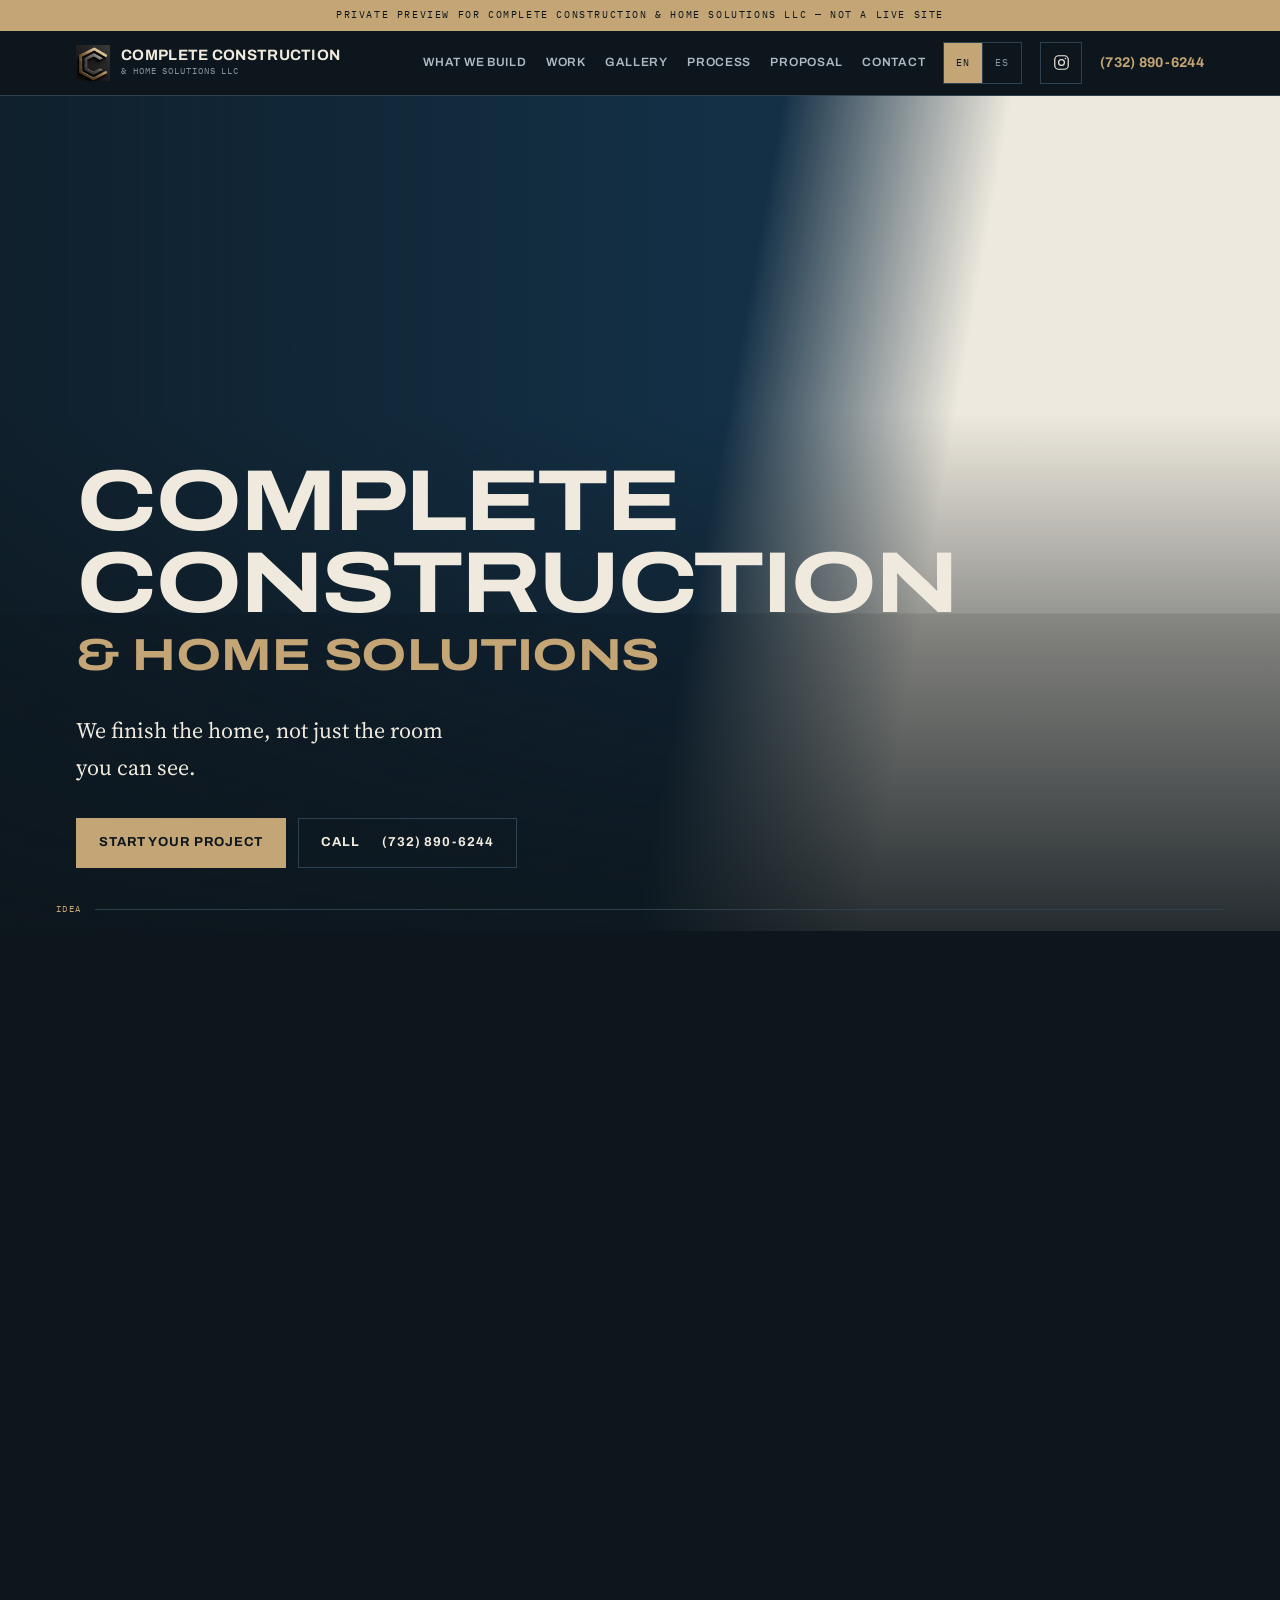
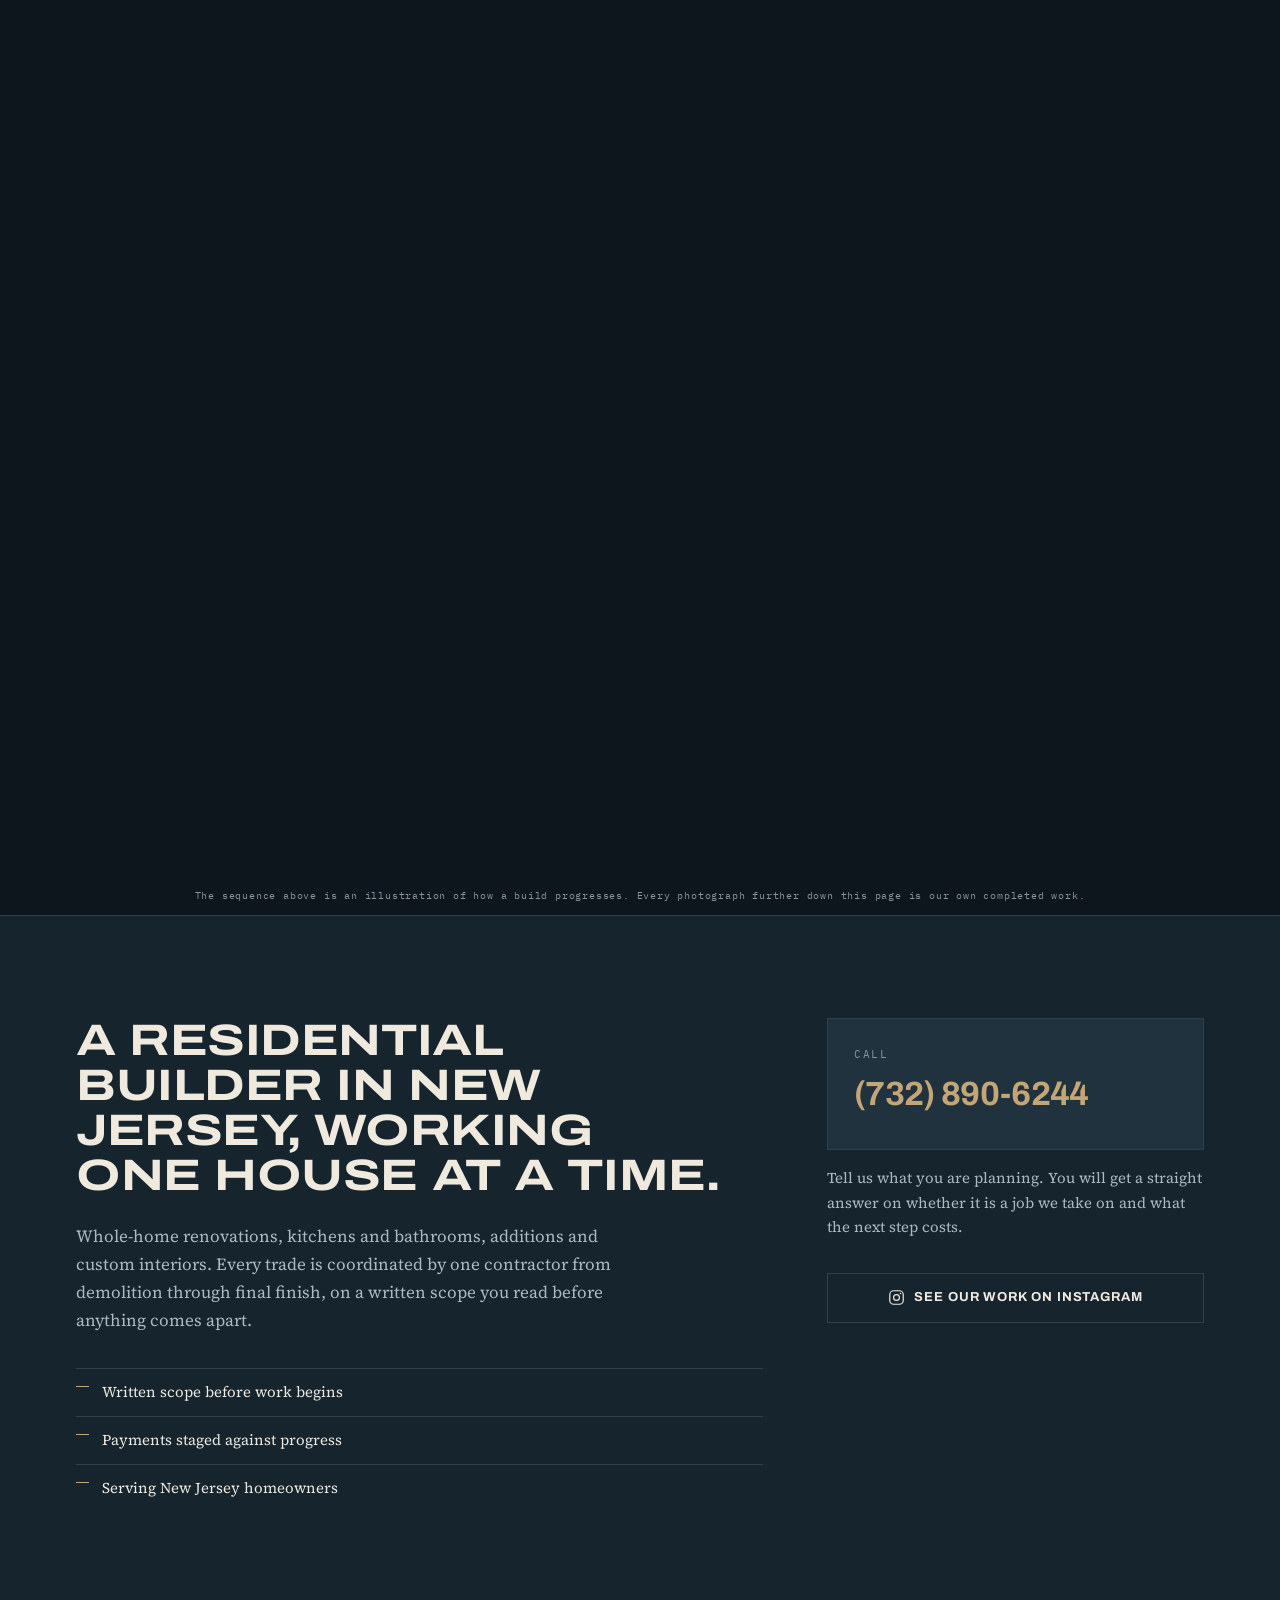
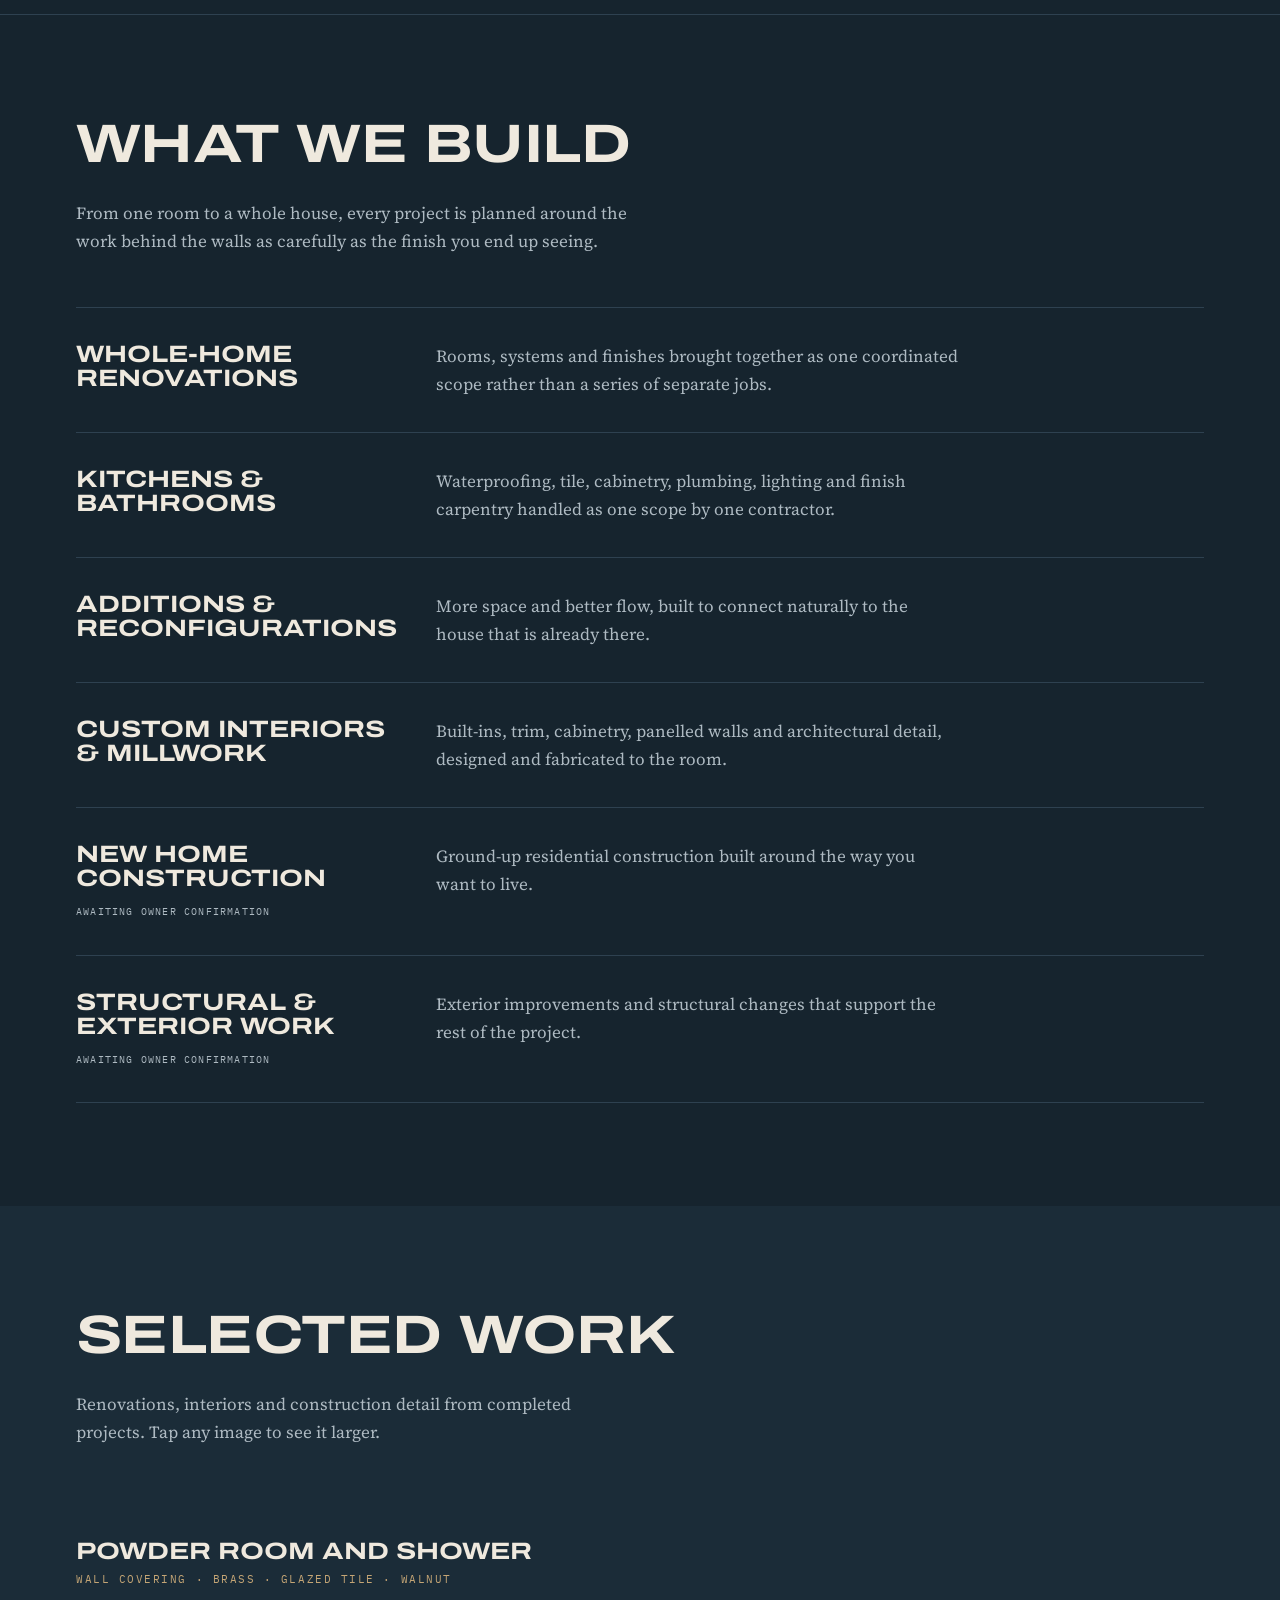
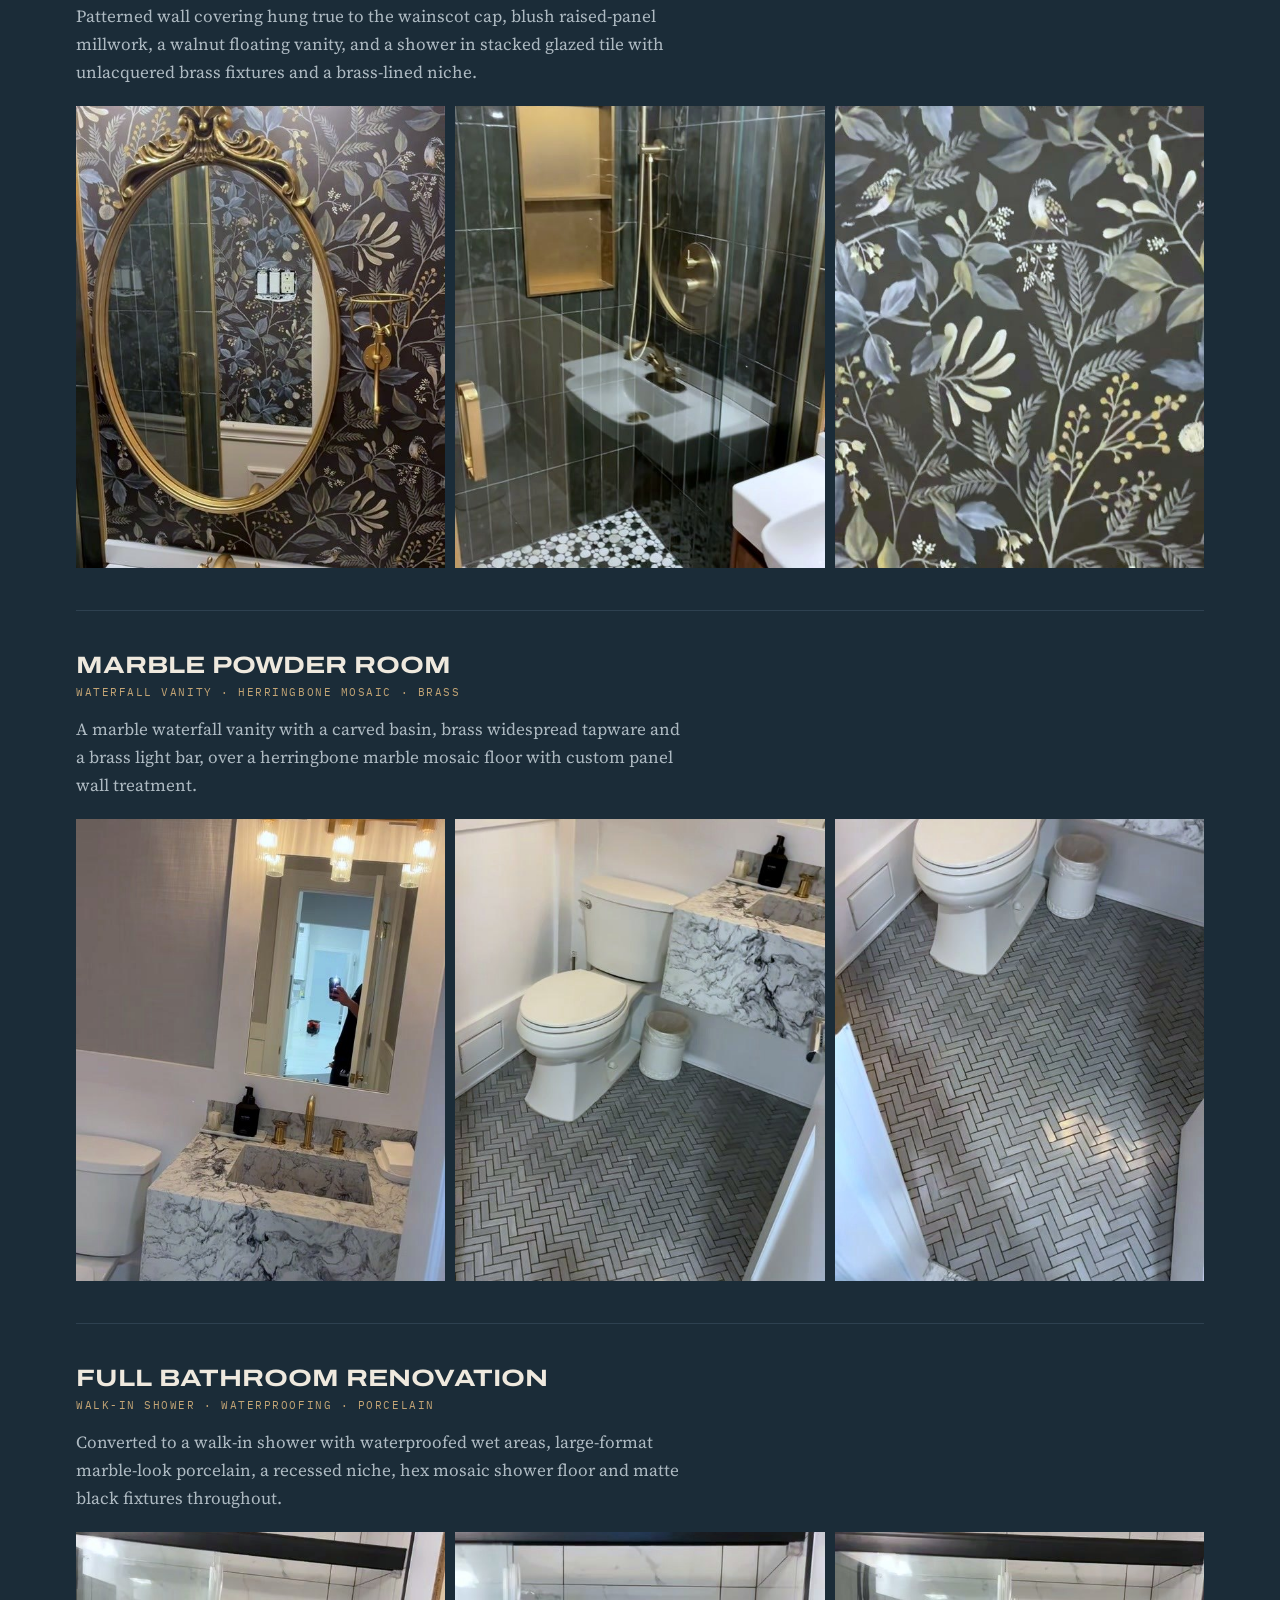
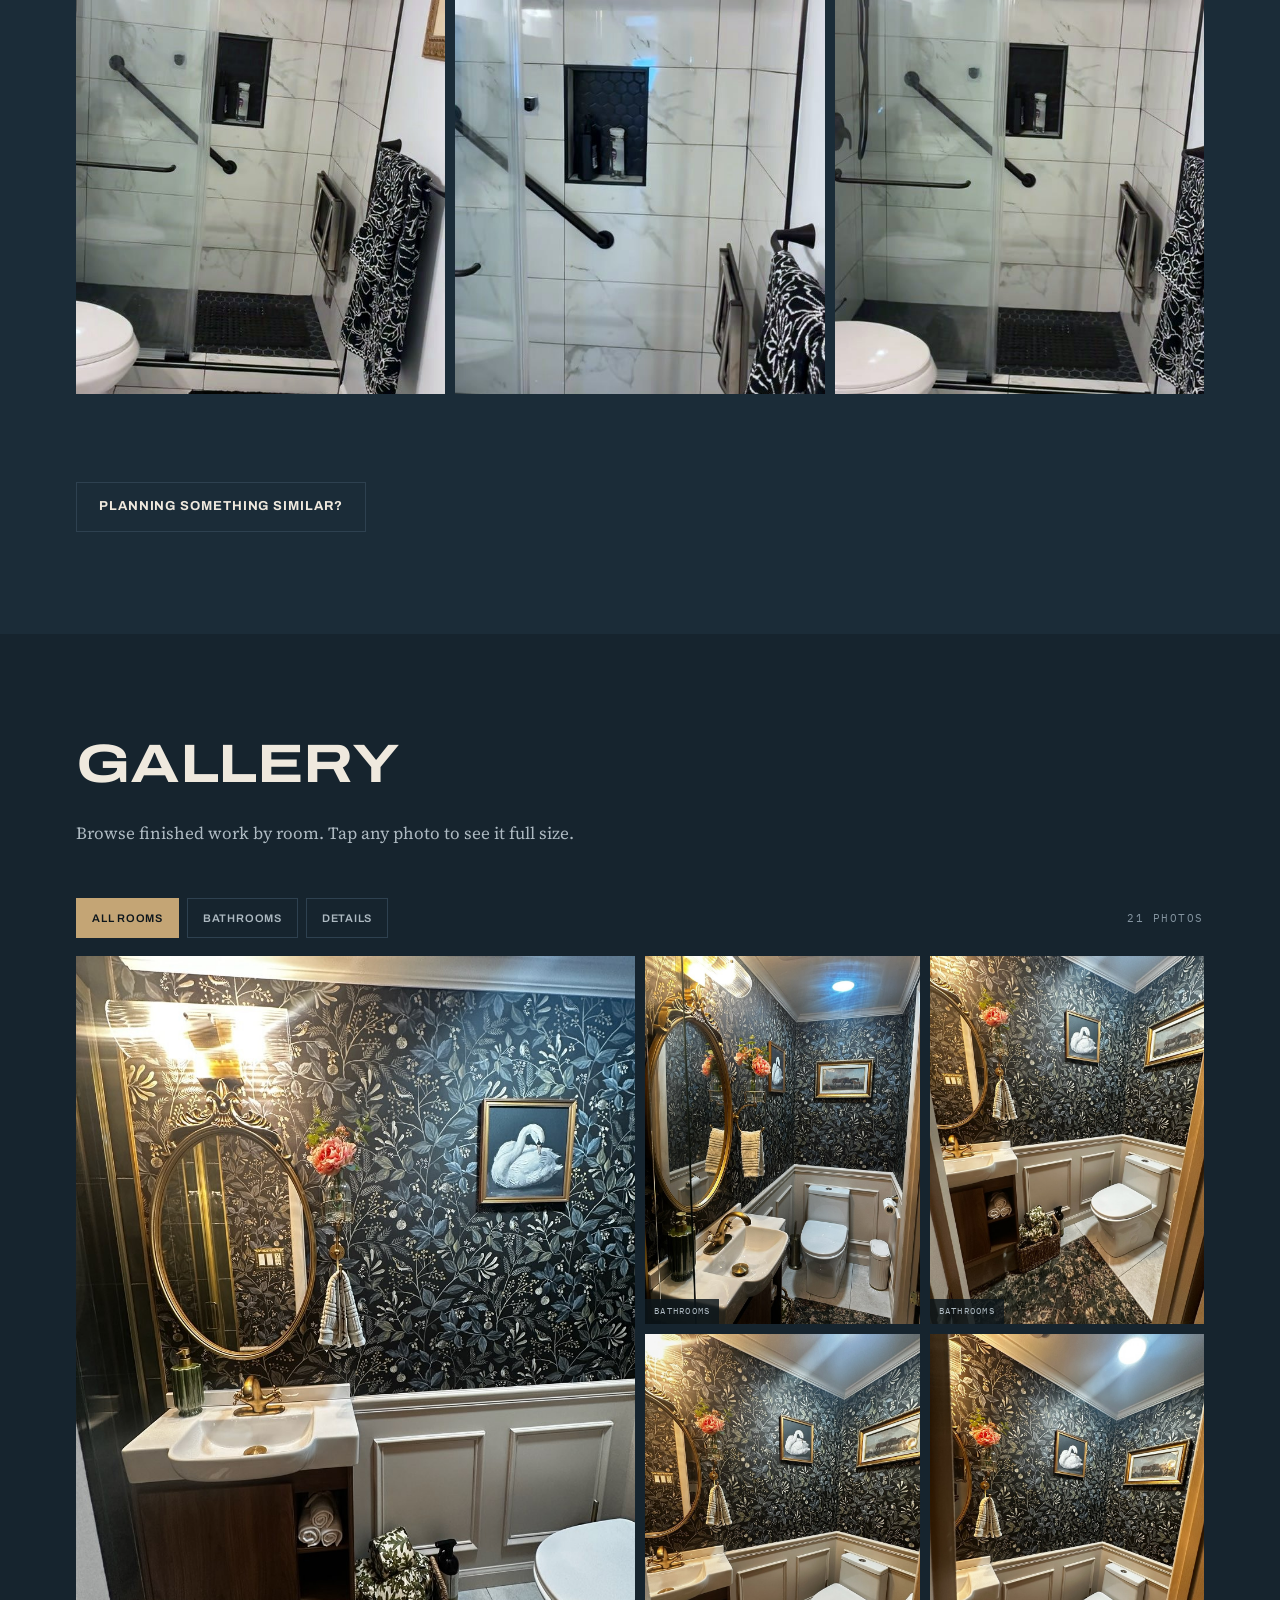
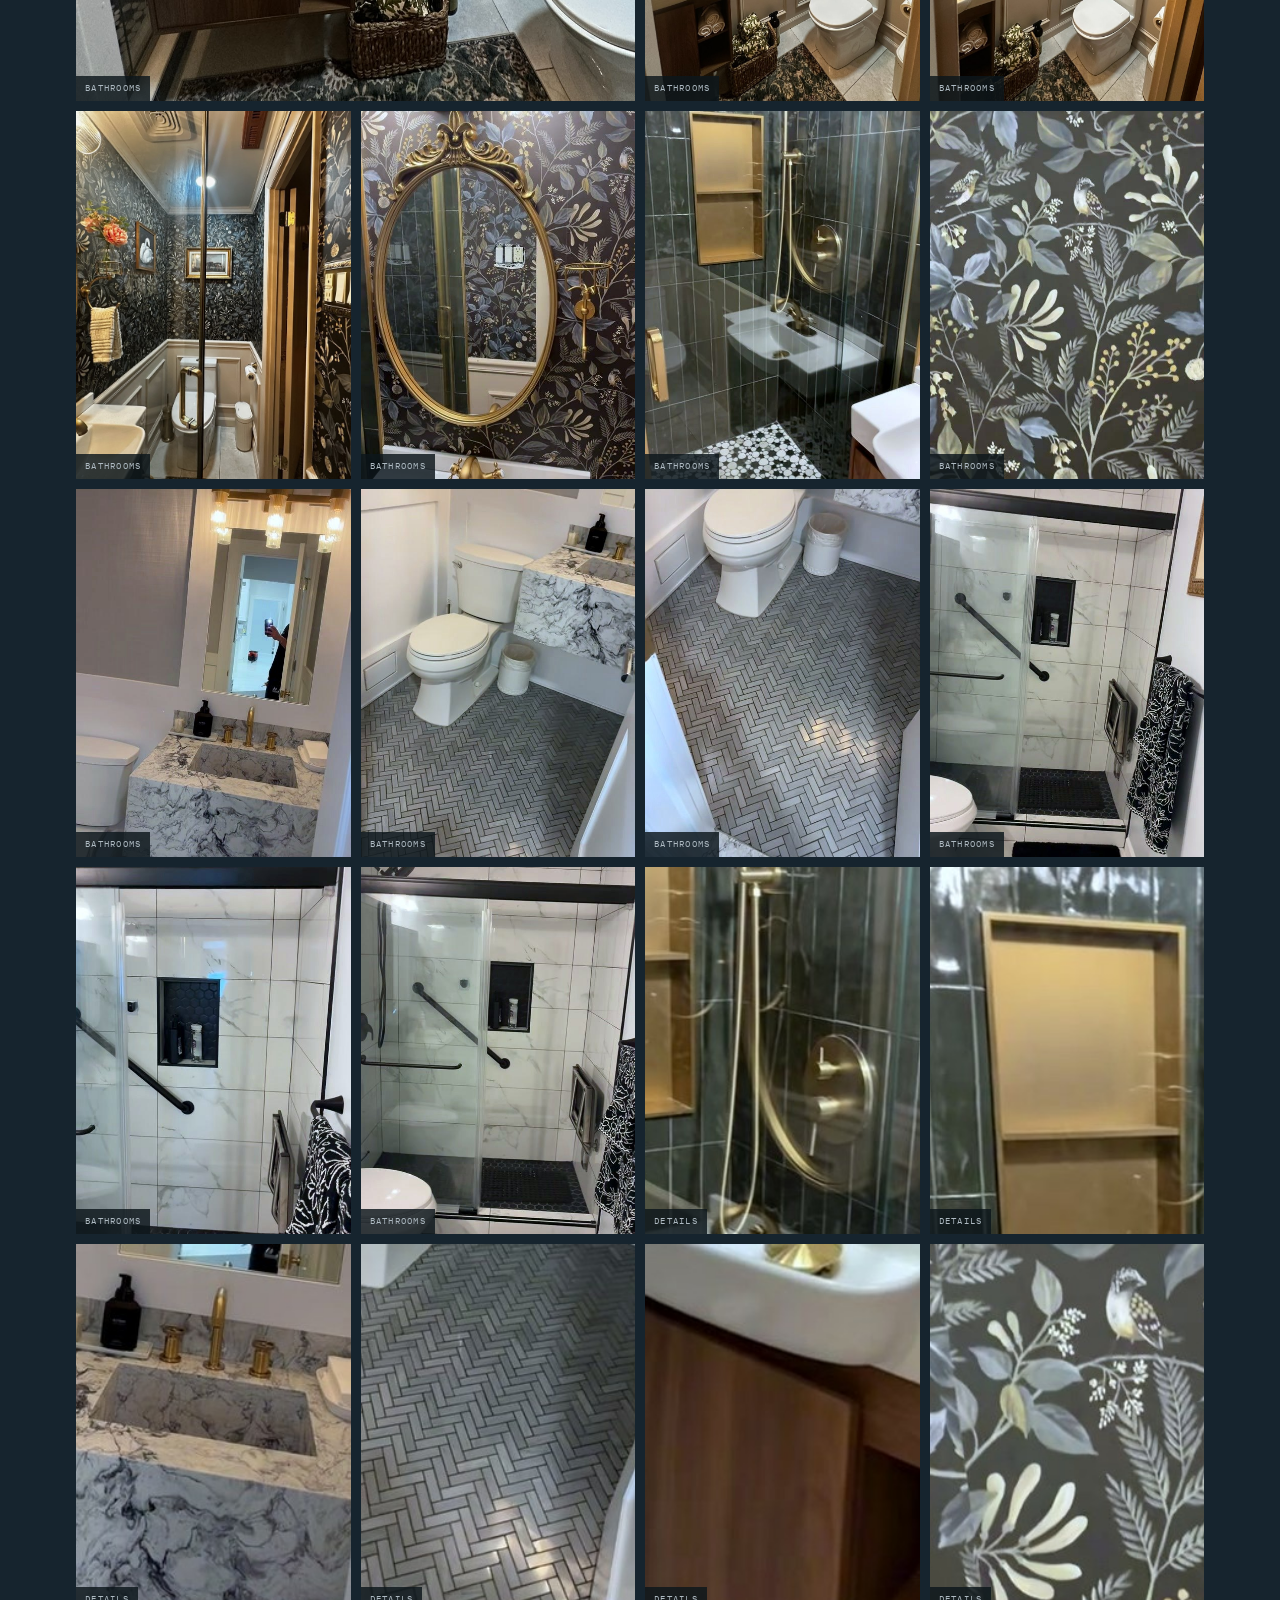
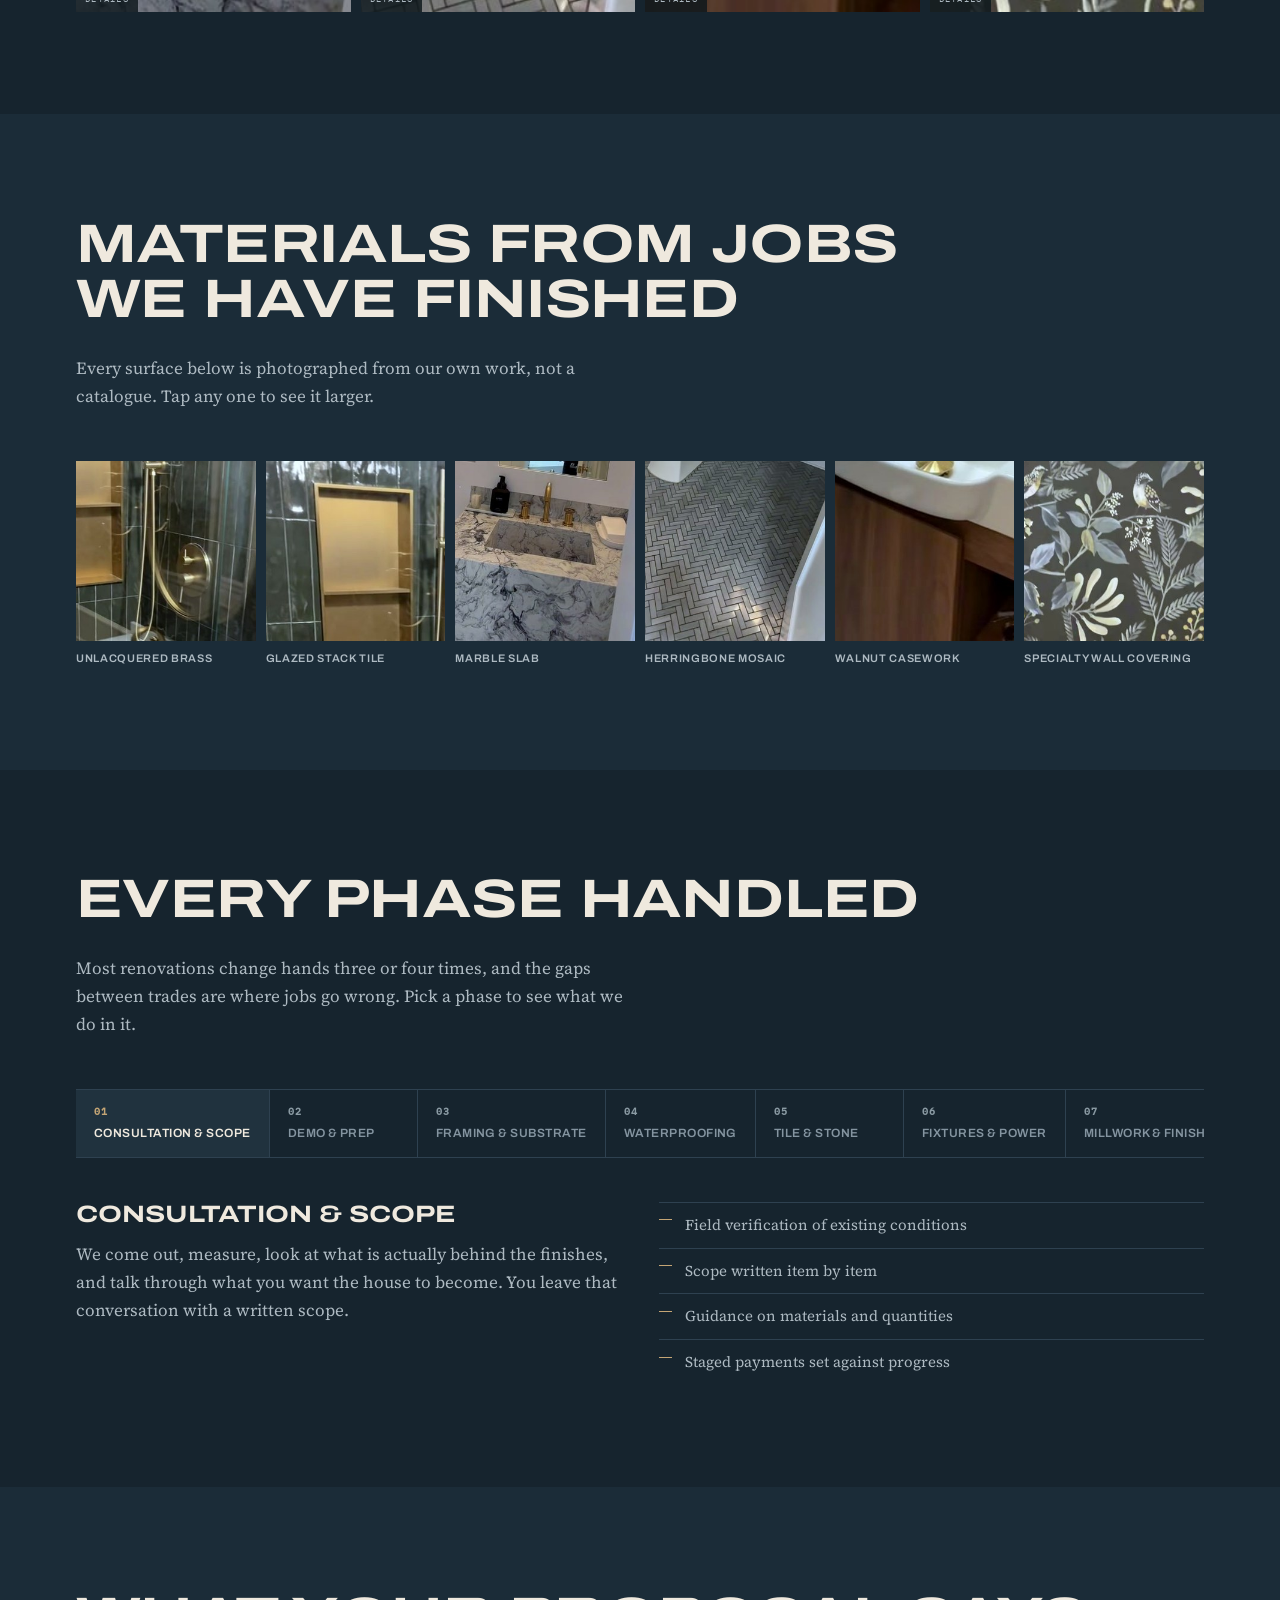
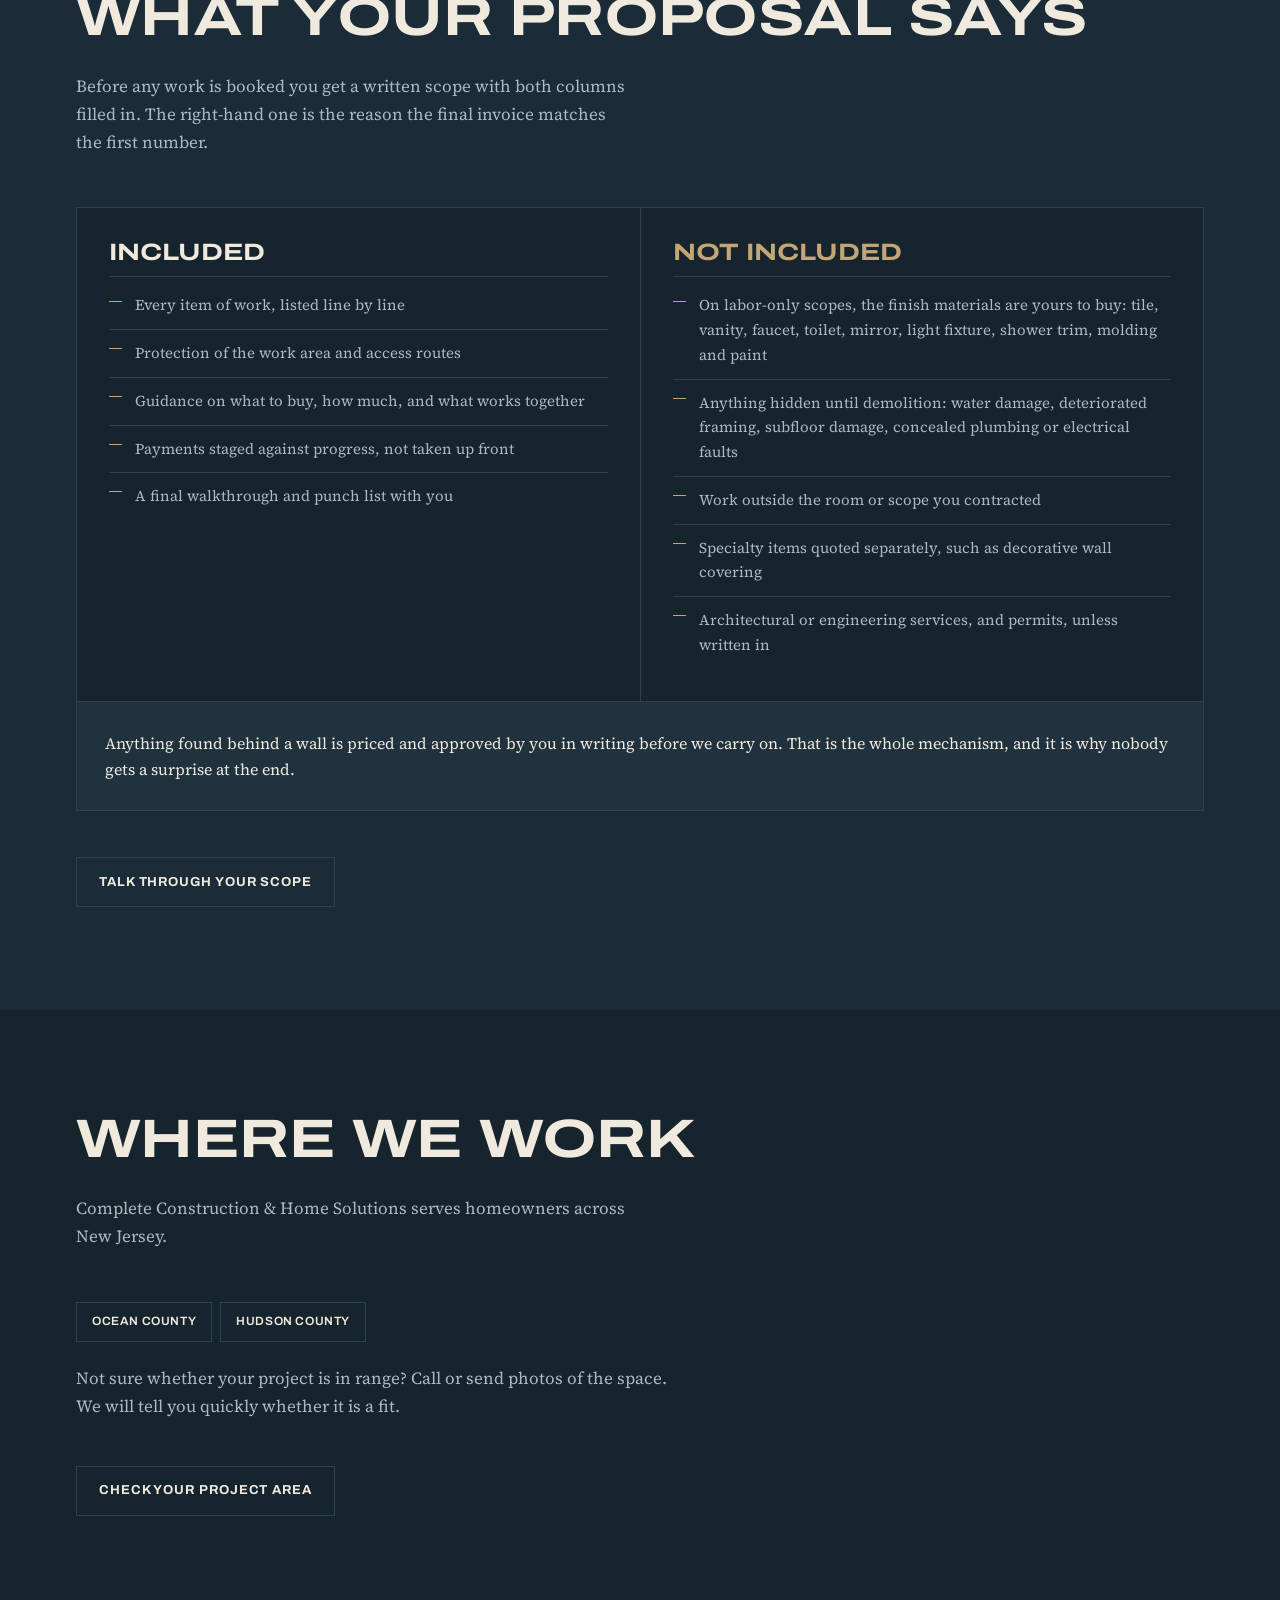
==== commit d6ce809f: "Rebuild the page around a scroll-driven hero assembly sequence The hero is now eight frames of one h" ====
--- a/index.html
+++ b/index.html
@@ -5,10 +5,10 @@
 <meta name="viewport" content="width=device-width, initial-scale=1">
 
 <!-- ============================================================
-     PRIVATE PREVIEW. Two things to change at launch:
+     PRIVATE PREVIEW. Three things to change at launch:
      1. Delete the <meta name="robots"> line below.
      2. Delete the .preview-flag element at the top of <body>.
-     Also remove X-Robots-Tag from netlify.toml.
+     3. Remove X-Robots-Tag from netlify.toml.
      ============================================================ -->
 <meta name="robots" content="noindex, nofollow">
 
@@ -37,16 +37,19 @@
 <link rel="icon" type="image/png" sizes="32x32" href="favicon-32.png">
 <link rel="apple-touch-icon" href="apple-touch-icon.png">
 
-<link rel="preload" as="image" href="images/gallery/bathrooms/powder-vanity-mirror.jpg" fetchpriority="high">
+<!-- The first frame of the sequence and the frame it resolves to. The
+     finished frame is also what shows if JavaScript never runs, so it is
+     worth the early fetch. -->
+<link rel="preload" as="image" href="images/hero/01-sketch.png" fetchpriority="high">
+<link rel="preload" as="image" href="images/hero/08-finished.png" fetchpriority="high">
 <link rel="stylesheet" href="fonts/fonts.css">
 <link rel="stylesheet" href="assets/styles.css">
 
 <!-- ============================================================
      LocalBusiness / GeneralContractor structured data.
-     EVERY value marked TODO(owner) is a placeholder. Do not publish
-     an address, opening hours, licence number, rating or review
-     count until the owner supplies and approves it. Fields that
-     cannot be verified are omitted rather than guessed.
+     Fields that cannot be verified are omitted rather than guessed.
+     Do not publish an address, opening hours, licence number, rating
+     or review count until the owner supplies and approves it.
      ============================================================ -->
 <script type="application/ld+json">
 {
@@ -61,7 +64,7 @@
   "telephone": "+17328906244",
   "image": "https://completeconstructionnj.com/images/og-share.jpg",
   "logo": "https://completeconstructionnj.com/images/logo-mark.jpg",
-  "sameAs": ["https://instagram.com/complete_construccion"],
+  "sameAs": ["https://instagram.com/complete__construccion"],
   "knowsLanguage": ["en"],
   "address": {
     "@type": "PostalAddress",
@@ -93,9 +96,9 @@
 <a class="skip" href="#main" data-en="Skip to content" data-es="Ir al contenido">Skip to content</a>
 
 <header>
-  <!-- Mobile-only utility strip. Puts the language control at the very top
-       where it is seen without opening the menu. Desktop keeps its own
-       toggle in the nav, so this is hidden at >=768px. -->
+  <!-- Mobile utility strip. The language control sits at the very top where
+       it is found without opening the menu. Hidden from 1024px, where the
+       desktop nav carries its own. -->
   <div class="util-bar">
     <div class="wrap util-in">
       <span class="mono util-label" data-en="Language" data-es="Idioma">Language</span>
@@ -111,16 +114,13 @@
       <span><b>Complete Construction</b><i>&amp; Home Solutions LLC</i></span>
     </a>
 
-    <!-- Desktop navigation -->
     <nav class="desk-nav" aria-label="Main">
       <div class="nav-links">
+        <a href="#services" data-en="What we build" data-es="Lo que construimos">What we build</a>
         <a href="#work" data-en="Work" data-es="Trabajos">Work</a>
-    <a href="#gallery" data-en="Gallery" data-es="Galería">Gallery</a>
         <a href="#gallery" data-en="Gallery" data-es="Galería">Gallery</a>
-        <a href="#services" data-en="Services" data-es="Servicios">Services</a>
         <a href="#phases" data-en="Process" data-es="Proceso">Process</a>
         <a href="#scope" data-en="Proposal" data-es="Propuesta">Proposal</a>
-        <a href="#area" data-en="Service area" data-es="Zona">Service area</a>
         <a href="#contact" data-en="Contact" data-es="Contacto">Contact</a>
       </div>
       <div class="lang" role="group" aria-label="Language">
@@ -137,7 +137,6 @@
       </a>
     </nav>
 
-    <!-- Mobile controls -->
     <div class="mobile-tools">
       <a class="icon-btn is-call" href="tel:+17328906244" data-phone-link>
         <svg viewBox="0 0 24 24" fill="none" stroke="currentColor" stroke-width="1.7" aria-hidden="true"><path d="M22 16.9v3a2 2 0 0 1-2.2 2 19.8 19.8 0 0 1-8.6-3.1 19.5 19.5 0 0 1-6-6A19.8 19.8 0 0 1 2.1 4.2 2 2 0 0 1 4.1 2h3a2 2 0 0 1 2 1.7c.1.9.3 1.8.7 2.7a2 2 0 0 1-.5 2.1L8.1 9.8a16 16 0 0 0 6 6l1.3-1.2a2 2 0 0 1 2.1-.5c.9.4 1.8.6 2.7.7a2 2 0 0 1 1.8 2.1z"/></svg>
@@ -151,7 +150,6 @@
   </div>
 </header>
 
-<!-- Slide-out mobile menu -->
 <div class="drawer-backdrop" id="drawer-backdrop"></div>
 <aside class="drawer" id="drawer" aria-hidden="true" aria-label="Menu">
   <div class="drawer-head">
@@ -162,8 +160,9 @@
     </button>
   </div>
   <nav aria-label="Mobile">
-    <a href="#work" data-en="Work" data-es="Trabajos">Work</a>
-    <a href="#services" data-en="Services" data-es="Servicios">Services</a>
+    <a href="#services" data-en="What we build" data-es="Lo que construimos">What we build</a>
+    <a href="#work" data-en="Selected work" data-es="Trabajos seleccionados">Selected work</a>
+    <a href="#gallery" data-en="Gallery" data-es="Galería">Gallery</a>
     <a href="#phases" data-en="Process" data-es="Proceso">Process</a>
     <a href="#scope" data-en="Proposal" data-es="Propuesta">Proposal</a>
     <a href="#area" data-en="Service area" data-es="Zona">Service area</a>
@@ -188,41 +187,136 @@
 
 <main id="main">
 
-<section class="hero">
-  <div class="wrap hero-grid">
+<!-- ======================================================================
+     HERO — the assembly sequence.
+
+     Eight frames of one house from one camera, stacked and revealed over
+     each other as the visitor scrolls: sketch, blueprint, empty lot, then
+     five build stages landing bottom-up.
+
+     THE DEFAULT STATE IS THE FINISHED HOUSE. Every layer ships fully
+     visible and the pin is inert. JavaScript adds .seq-on to switch the
+     sequence on, so a script failure, an old browser or reduced-motion all
+     resolve to the good picture with the name in place rather than to a
+     broken animation.
+
+     The frames are generated concept renders, not photographs of completed
+     work. They are labelled as such below and must never move into the
+     portfolio or the gallery.
+     ====================================================================== -->
+<section class="hero" id="hero" aria-labelledby="hero-h">
+  <div class="hero-pin">
+
+    <!-- data-alt-* rather than data-en/data-es: the language switch writes
+         textContent, which on this element would delete every layer inside
+         it. These set aria-label instead. -->
+    <div class="hero-stage" role="img"
+         data-alt-en="Concept sequence of one house: a pencil sketch becomes a blueprint, then an empty lot is built up through foundation, framing and cladding into a finished home at dusk."
+         data-alt-es="Secuencia conceptual de una casa: un boceto a lápiz se convierte en plano, y luego un terreno vacío se construye desde cimientos, estructura y recubrimiento hasta una casa terminada al anochecer."
+         aria-label="Concept sequence of one house: a pencil sketch becomes a blueprint, then an empty lot is built up through foundation, framing and cladding into a finished home at dusk.">
+
+      <!-- 1. The idea. Always present; everything else lands on top of it. -->
+      <div class="hf hf-base" style="background-image:url('images/hero/01-sketch.png')"></div>
+
+      <!-- 2. The plan. Wipes across with a soft edge, like a pen passing. -->
+      <div class="hf hf-wipe" data-step="1" style="background-image:url('images/hero/02-blueprint.png')"></div>
+
+      <!-- 3. The ground. Dissolves — plan giving way to real dirt. -->
+      <div class="hf hf-fade" data-step="2" style="background-image:url('images/hero/03-lot.png')"></div>
+
+      <!-- 4-8. The build. Each stage lands in four slabs, bottom-up, so
+           nothing ever arrives before the thing it rests on. --k is the
+           slab's row; --b is its place in the landing order. -->
+      <div class="hf hf-slab" data-step="3" >
+        <span class="hb" style="--k:0;--b:3"><i style="background-image:url('images/hero/04-foundation.png')"></i></span>
+        <span class="hb" style="--k:1;--b:2"><i style="background-image:url('images/hero/04-foundation.png')"></i></span>
+        <span class="hb" style="--k:2;--b:1"><i style="background-image:url('images/hero/04-foundation.png')"></i></span>
+        <span class="hb" style="--k:3;--b:0"><i style="background-image:url('images/hero/04-foundation.png')"></i></span>
+      </div>
+      <div class="hf hf-slab" data-step="4" >
+        <span class="hb" style="--k:0;--b:3"><i style="background-image:url('images/hero/05-framing.png')"></i></span>
+        <span class="hb" style="--k:1;--b:2"><i style="background-image:url('images/hero/05-framing.png')"></i></span>
+        <span class="hb" style="--k:2;--b:1"><i style="background-image:url('images/hero/05-framing.png')"></i></span>
+        <span class="hb" style="--k:3;--b:0"><i style="background-image:url('images/hero/05-framing.png')"></i></span>
+      </div>
+      <div class="hf hf-slab" data-step="5" >
+        <span class="hb" style="--k:0;--b:3"><i style="background-image:url('images/hero/06-enclosure.png')"></i></span>
+        <span class="hb" style="--k:1;--b:2"><i style="background-image:url('images/hero/06-enclosure.png')"></i></span>
+        <span class="hb" style="--k:2;--b:1"><i style="background-image:url('images/hero/06-enclosure.png')"></i></span>
+        <span class="hb" style="--k:3;--b:0"><i style="background-image:url('images/hero/06-enclosure.png')"></i></span>
+      </div>
+      <div class="hf hf-slab" data-step="6" >
+        <span class="hb" style="--k:0;--b:3"><i style="background-image:url('images/hero/07-clad.png')"></i></span>
+        <span class="hb" style="--k:1;--b:2"><i style="background-image:url('images/hero/07-clad.png')"></i></span>
+        <span class="hb" style="--k:2;--b:1"><i style="background-image:url('images/hero/07-clad.png')"></i></span>
+        <span class="hb" style="--k:3;--b:0"><i style="background-image:url('images/hero/07-clad.png')"></i></span>
+      </div>
+      <div class="hf hf-slab" data-step="7" >
+        <span class="hb" style="--k:0;--b:3"><i style="background-image:url('images/hero/08-finished.png')"></i></span>
+        <span class="hb" style="--k:1;--b:2"><i style="background-image:url('images/hero/08-finished.png')"></i></span>
+        <span class="hb" style="--k:2;--b:1"><i style="background-image:url('images/hero/08-finished.png')"></i></span>
+        <span class="hb" style="--k:3;--b:0"><i style="background-image:url('images/hero/08-finished.png')"></i></span>
+      </div>
+
+      <div class="hero-veil" aria-hidden="true"></div>
+    </div>
+
     <div class="hero-copy">
-      <h1 data-en="We finish the home, not just the room you can see." data-es="Terminamos la casa, no solo el cuarto que se ve.">We finish the home, not just the room you can see.</h1>
-      <div class="draw" aria-hidden="true"></div>
-      <p class="hero-lede" data-en="Whole-home renovations, kitchens and bathrooms, additions and custom interiors across New Jersey. Planned clearly and built with every trade coordinated, from demolition through final finish." data-es="Remodelaciones de casa completa, cocinas y baños, ampliaciones e interiores a medida en Nueva Jersey. Planeado con claridad y construido con todos los oficios coordinados, desde la demolición hasta el acabado final.">Whole-home renovations, kitchens and bathrooms, additions and custom interiors across New Jersey. Planned clearly and built with every trade coordinated, from demolition through final finish.</p>
+      <h1 id="hero-h"><span class="h1-a">Complete Construction</span><span class="h1-b">&amp; Home Solutions</span></h1>
+      <p class="hero-promise" data-en="We finish the home, not just the room you can see." data-es="Terminamos la casa, no solo el cuarto que se ve.">We finish the home, not just the room you can see.</p>
       <div class="hero-cta">
         <a class="btn btn-primary" href="#contact" data-en="Start your project" data-es="Empiece su proyecto">Start your project</a>
-        <a class="btn btn-ghost" href="#work" data-en="See selected work" data-es="Ver trabajos seleccionados">See selected work</a>
-      </div>
-      <!-- Shown only when the owner confirms the business number receives SMS. -->
-      <p class="hero-sms" data-flag="smsEnabled" hidden>
-        <a class="btn btn-ghost" href="sms:+17328906244" data-en="Text us photos" data-es="Envíenos fotos">Text us photos</a>
-        <span class="form-note" data-en="Send photos of your space for a quick project-fit check." data-es="Envíe fotos de su espacio para una revisión rápida de compatibilidad.">Send photos of your space for a quick project-fit check.</span>
-      </p>
-    </div>
-    <figure class="hero-fig">
-      <img src="images/gallery/bathrooms/powder-vanity-mirror.jpg" width="960" height="1280" alt="Completed powder room vanity with an ornate oval brass mirror, brass cross-handle tap and a walnut cabinet, against dark botanical wall covering above cream panelled wainscoting" fetchpriority="high" decoding="async">
-      <figcaption class="mono" data-en="Featured project: powder room renovation, New Jersey" data-es="Proyecto destacado: remodelación de medio baño, Nueva Jersey">Featured project: powder room renovation, New Jersey</figcaption>
-    </figure>
-  </div>
-</section>
-
-<!-- Trust line. Claims needing owner sign-off carry data-flag and ship hidden. -->
-<div class="trustline">
-  <div class="wrap">
-    <ul>
-      <li data-en="Written scope before work begins" data-es="Alcance por escrito antes de empezar">Written scope before work begins</li>
-      <li data-en="Serving New Jersey homeowners" data-es="Atendemos a propietarios en Nueva Jersey">Serving New Jersey homeowners</li>
-      <li data-flag="licensedAndInsuredClaim" hidden data-en="Licensed &amp; insured" data-es="Con licencia y asegurado">Licensed &amp; insured</li>
-      <li data-flag="warrantyClaim" hidden data-en="One-year workmanship warranty" data-es="Garantía de un año sobre la mano de obra">One-year workmanship warranty</li>
-      <li data-flag="spanishSupported" hidden data-en="English &amp; Spanish" data-es="Inglés y español">English &amp; Spanish</li>
-    </ul>
-  </div>
-</div>
+        <a class="btn btn-ghost" href="tel:+17328906244" data-phone-link><span data-en="Call" data-es="Llamar">Call</span>&nbsp;<span data-phone-display>(732) 890-6244</span></a>
+      </div>
+    </div>
+
+    <!-- Reads the sequence position and names the stage. Hidden entirely
+         when the sequence is off. -->
+    <div class="hero-meter" aria-hidden="true">
+      <span class="hm-label mono" id="hero-stage-label"></span>
+      <span class="hm-track"><span class="hm-fill"></span></span>
+    </div>
+  </div>
+</section>
+
+<!-- Concept-imagery disclosure. This is not decoration: the frames above
+     are generated, and saying so is what keeps the rest of the page's
+     claims worth believing. -->
+<p class="concept-note mono" data-en="The sequence above is an illustration of how a build progresses. Every photograph further down this page is our own completed work." data-es="La secuencia de arriba ilustra cómo avanza una obra. Cada fotografía más abajo en esta página es trabajo terminado por nosotros.">The sequence above is an illustration of how a build progresses. Every photograph further down this page is our own completed work.</p>
+
+<!-- ======================================================================
+     THE BUSINESS — who this is, what they do, how to reach them.
+     Sits directly under the hero, as briefed.
+     ====================================================================== -->
+<section class="ident" id="business" aria-labelledby="ident-h">
+  <div class="wrap ident-grid">
+    <div class="ident-main">
+      <h2 id="ident-h" data-en="A residential builder in New Jersey, working one house at a time." data-es="Un constructor residencial en Nueva Jersey, trabajando una casa a la vez.">A residential builder in New Jersey, working one house at a time.</h2>
+      <p class="ident-lede" data-en="Whole-home renovations, kitchens and bathrooms, additions and custom interiors. Every trade is coordinated by one contractor from demolition through final finish, on a written scope you read before anything comes apart." data-es="Remodelaciones de casa completa, cocinas y baños, ampliaciones e interiores a medida. Un solo contratista coordina todos los oficios desde la demolición hasta el acabado final, sobre un alcance por escrito que usted lee antes de que se desarme nada.">Whole-home renovations, kitchens and bathrooms, additions and custom interiors. Every trade is coordinated by one contractor from demolition through final finish, on a written scope you read before anything comes apart.</p>
+      <ul class="ident-facts">
+        <li data-en="Written scope before work begins" data-es="Alcance por escrito antes de empezar">Written scope before work begins</li>
+        <li data-en="Payments staged against progress" data-es="Pagos por etapas ligados al avance">Payments staged against progress</li>
+        <li data-en="Serving New Jersey homeowners" data-es="Atendemos a propietarios en Nueva Jersey">Serving New Jersey homeowners</li>
+        <li data-flag="licensedAndInsuredClaim" hidden data-en="Licensed &amp; insured" data-es="Con licencia y asegurado">Licensed &amp; insured</li>
+        <li data-flag="warrantyClaim" hidden data-en="One-year workmanship warranty" data-es="Garantía de un año sobre la mano de obra">One-year workmanship warranty</li>
+        <li data-flag="spanishSupported" hidden data-en="English &amp; Spanish" data-es="Inglés y español">English &amp; Spanish</li>
+      </ul>
+    </div>
+    <div class="ident-side">
+      <a class="big-call" href="tel:+17328906244" data-phone-link>
+        <span class="mono" data-en="Call" data-es="Llame">Call</span>
+        <strong data-phone-display>(732) 890-6244</strong>
+      </a>
+      <p class="ident-note" data-en="Tell us what you are planning. You will get a straight answer on whether it is a job we take on and what the next step costs." data-es="Cuéntenos qué está planeando. Recibirá una respuesta directa sobre si es un trabajo que tomamos y cuánto cuesta el siguiente paso.">Tell us what you are planning. You will get a straight answer on whether it is a job we take on and what the next step costs.</p>
+      <a class="btn btn-ghost ig-btn" data-social="instagram" href="#" hidden
+         target="_blank" rel="noopener noreferrer">
+        <svg viewBox="0 0 24 24" fill="none" stroke="currentColor" stroke-width="1.7" stroke-linecap="round" stroke-linejoin="round" aria-hidden="true"><rect x="2.5" y="2.5" width="19" height="19" rx="5.4"/><circle cx="12" cy="12" r="4.1"/><circle cx="17.6" cy="6.4" r="1.15" fill="currentColor" stroke="none"/></svg>
+        <span data-en="See our work on Instagram" data-es="Vea nuestro trabajo en Instagram">See our work on Instagram</span>
+      </a>
+      <p class="mono ident-es" data-flag="spanishSupported" hidden>Hablamos español</p>
+    </div>
+  </div>
+</section>
 
 <section class="services" id="services">
   <div class="wrap">
@@ -265,30 +359,6 @@
   </div>
 </section>
 
-<section class="schedule" aria-labelledby="sched-h">
-  <div class="wrap">
-    <div class="sched-top">
-      <span class="mono" data-en="Finish schedule" data-es="Lista de acabados">Finish schedule</span>
-      <h2 id="sched-h" data-en="Materials from jobs we have finished" data-es="Materiales de trabajos que hemos terminado">Materials from jobs we have finished</h2>
-      <p data-en="Every surface below is photographed from our own work, not a catalogue. Tap any one to see it larger." data-es="Cada superficie de abajo está fotografiada de nuestro propio trabajo, no de un catálogo. Toque cualquiera para verla más grande.">Every surface below is photographed from our own work, not a catalogue. Tap any one to see it larger.</p>
-    </div>
-    <div class="sched" data-gallery="materials">
-      <figure><button type="button" data-full="images/materials/brass-niche.jpg" data-caption="Unlacquered brass shower valve and handshower against dark glazed tile"><img src="images/materials/brass-niche.jpg" loading="lazy" decoding="async" width="300" height="300" alt="Unlacquered brass shower valve and handshower against dark glazed tile"></button>
-        <figcaption><span class="m-n">M-01</span><span class="m-t" data-en="Unlacquered brass" data-es="Latón sin laca">Unlacquered brass</span></figcaption></figure>
-      <figure><button type="button" data-full="images/materials/glazed-tile.jpg" data-caption="Stacked dark glazed ceramic tile with a brass-lined recessed niche"><img src="images/materials/glazed-tile.jpg" loading="lazy" decoding="async" width="300" height="300" alt="Stacked dark glazed ceramic tile with a brass-lined recessed niche"></button>
-        <figcaption><span class="m-n">M-02</span><span class="m-t" data-en="Glazed stack tile" data-es="Azulejo vidriado apilado">Glazed stack tile</span></figcaption></figure>
-      <figure><button type="button" data-full="images/materials/marble.jpg" data-caption="Marble waterfall vanity with a carved basin and brass tapware"><img src="images/materials/marble.jpg" loading="lazy" decoding="async" width="300" height="300" alt="Marble waterfall vanity with a carved basin and brass tapware"></button>
-        <figcaption><span class="m-n">M-03</span><span class="m-t" data-en="Marble slab" data-es="Placa de mármol">Marble slab</span></figcaption></figure>
-      <figure><button type="button" data-full="images/materials/herringbone.jpg" data-caption="Marble mosaic floor laid in a herringbone pattern"><img src="images/materials/herringbone.jpg" loading="lazy" decoding="async" width="300" height="300" alt="Marble mosaic floor laid in a herringbone pattern"></button>
-        <figcaption><span class="m-n">M-04</span><span class="m-t" data-en="Herringbone mosaic" data-es="Mosaico en espigado">Herringbone mosaic</span></figcaption></figure>
-      <figure><button type="button" data-full="images/materials/walnut.jpg" data-caption="Walnut floating vanity carcass beneath a white trough basin"><img src="images/materials/walnut.jpg" loading="lazy" decoding="async" width="300" height="300" alt="Walnut floating vanity carcass beneath a white trough basin"></button>
-        <figcaption><span class="m-n">M-05</span><span class="m-t" data-en="Walnut casework" data-es="Mueble de nogal">Walnut casework</span></figcaption></figure>
-      <figure><button type="button" data-full="images/materials/wallpaper.jpg" data-caption="Dark botanical wall covering showing painted foliage and a bird"><img src="images/materials/wallpaper.jpg" loading="lazy" decoding="async" width="300" height="300" alt="Dark botanical wall covering showing painted foliage and a bird"></button>
-        <figcaption><span class="m-n">M-06</span><span class="m-t" data-en="Specialty wall covering" data-es="Recubrimiento especial">Specialty wall covering</span></figcaption></figure>
-    </div>
-  </div>
-</section>
-
 <section id="work">
   <div class="wrap">
     <div class="head">
@@ -298,8 +368,6 @@
       </div>
     </div>
 
-    <!-- Filters render only for categories that contain published work.
-         Add a category to a project's data-category and the filter appears. -->
     <div class="filters" id="filters" role="group" aria-label="Filter work by category" hidden></div>
 
     <article class="project" data-category="bathrooms">
@@ -348,9 +416,8 @@
   </div>
 </section>
 
-<!-- Gallery. Grid and filter buttons are rendered from
-     assets/site.config.js -> gallery. Adding a room type is a config edit,
-     not a new page. -->
+<!-- Gallery. Grid and filter chips render from assets/site.config.js.
+     Adding a room type is a config edit, not a new page. -->
 <section class="gallery" id="gallery">
   <div class="wrap">
     <div class="head">
@@ -368,6 +435,31 @@
   </div>
 </section>
 
+<section class="schedule" aria-labelledby="sched-h">
+  <div class="wrap">
+    <div class="head">
+      <div class="ht">
+        <h2 id="sched-h" data-en="Materials from jobs we have finished" data-es="Materiales de trabajos que hemos terminado">Materials from jobs we have finished</h2>
+        <p data-en="Every surface below is photographed from our own work, not a catalogue. Tap any one to see it larger." data-es="Cada superficie de abajo está fotografiada de nuestro propio trabajo, no de un catálogo. Toque cualquiera para verla más grande.">Every surface below is photographed from our own work, not a catalogue. Tap any one to see it larger.</p>
+      </div>
+    </div>
+    <div class="sched" data-gallery="materials">
+      <figure><button type="button" data-full="images/materials/brass-niche.jpg" data-caption="Unlacquered brass shower valve and handshower against dark glazed tile"><img src="images/materials/brass-niche.jpg" loading="lazy" decoding="async" width="300" height="300" alt="Unlacquered brass shower valve and handshower against dark glazed tile"></button>
+        <figcaption><span class="m-t" data-en="Unlacquered brass" data-es="Latón sin laca">Unlacquered brass</span></figcaption></figure>
+      <figure><button type="button" data-full="images/materials/glazed-tile.jpg" data-caption="Stacked dark glazed ceramic tile with a brass-lined recessed niche"><img src="images/materials/glazed-tile.jpg" loading="lazy" decoding="async" width="300" height="300" alt="Stacked dark glazed ceramic tile with a brass-lined recessed niche"></button>
+        <figcaption><span class="m-t" data-en="Glazed stack tile" data-es="Azulejo vidriado apilado">Glazed stack tile</span></figcaption></figure>
+      <figure><button type="button" data-full="images/materials/marble.jpg" data-caption="Marble waterfall vanity with a carved basin and brass tapware"><img src="images/materials/marble.jpg" loading="lazy" decoding="async" width="300" height="300" alt="Marble waterfall vanity with a carved basin and brass tapware"></button>
+        <figcaption><span class="m-t" data-en="Marble slab" data-es="Placa de mármol">Marble slab</span></figcaption></figure>
+      <figure><button type="button" data-full="images/materials/herringbone.jpg" data-caption="Marble mosaic floor laid in a herringbone pattern"><img src="images/materials/herringbone.jpg" loading="lazy" decoding="async" width="300" height="300" alt="Marble mosaic floor laid in a herringbone pattern"></button>
+        <figcaption><span class="m-t" data-en="Herringbone mosaic" data-es="Mosaico en espigado">Herringbone mosaic</span></figcaption></figure>
+      <figure><button type="button" data-full="images/materials/walnut.jpg" data-caption="Walnut floating vanity carcass beneath a white trough basin"><img src="images/materials/walnut.jpg" loading="lazy" decoding="async" width="300" height="300" alt="Walnut floating vanity carcass beneath a white trough basin"></button>
+        <figcaption><span class="m-t" data-en="Walnut casework" data-es="Mueble de nogal">Walnut casework</span></figcaption></figure>
+      <figure><button type="button" data-full="images/materials/wallpaper.jpg" data-caption="Dark botanical wall covering showing painted foliage and a bird"><img src="images/materials/wallpaper.jpg" loading="lazy" decoding="async" width="300" height="300" alt="Dark botanical wall covering showing painted foliage and a bird"></button>
+        <figcaption><span class="m-t" data-en="Specialty wall covering" data-es="Recubrimiento especial">Specialty wall covering</span></figcaption></figure>
+    </div>
+  </div>
+</section>
+
 <section class="phases" id="phases">
   <div class="wrap">
     <div class="head">
@@ -376,6 +468,8 @@
         <p data-en="Most renovations change hands three or four times, and the gaps between trades are where jobs go wrong. Pick a phase to see what we do in it." data-es="La mayoría de las remodelaciones cambia de manos tres o cuatro veces, y los huecos entre oficios son donde los trabajos salen mal. Elija una fase para ver qué hacemos en ella.">Most renovations change hands three or four times, and the gaps between trades are where jobs go wrong. Pick a phase to see what we do in it.</p>
       </div>
     </div>
+    <!-- The numbers stay: a renovation genuinely runs 01 through 08 in this
+         order, and the order is the information. -->
     <div class="rail" role="tablist" aria-label="Project phases">
       <button role="tab" id="tab-1" aria-controls="ph-1" aria-selected="true" tabindex="0"><span class="rn">01</span><span data-en="Consultation &amp; scope" data-es="Consulta y alcance">Consultation &amp; scope</span></button>
       <button role="tab" id="tab-2" aria-controls="ph-2" aria-selected="false" tabindex="-1"><span class="rn">02</span><span data-en="Demo &amp; prep" data-es="Demolición y preparación">Demo &amp; prep</span></button>
@@ -497,7 +591,7 @@
     </div>
     <div class="ledger-wrap"><div class="ledger">
       <div class="led in">
-        <div class="led-h"><h3 data-en="Included" data-es="Incluido">Included</h3><span class="mono">A</span></div>
+        <div class="led-h"><h3 data-en="Included" data-es="Incluido">Included</h3></div>
         <ul>
           <li data-en="Every item of work, listed line by line" data-es="Cada partida de trabajo, listada línea por línea">Every item of work, listed line by line</li>
           <li data-en="Protection of the work area and access routes" data-es="Protección del área de trabajo y accesos">Protection of the work area and access routes</li>
@@ -507,7 +601,7 @@
         </ul>
       </div>
       <div class="led out">
-        <div class="led-h"><h3 data-en="Not included" data-es="No incluido">Not included</h3><span class="mono">B</span></div>
+        <div class="led-h"><h3 data-en="Not included" data-es="No incluido">Not included</h3></div>
         <ul>
           <li data-en="On labor-only scopes, the finish materials are yours to buy: tile, vanity, faucet, toilet, mirror, light fixture, shower trim, molding and paint" data-es="En alcances de solo mano de obra, los materiales de acabado los compra usted: azulejo, tocador, llave, inodoro, espejo, luminaria, accesorios de regadera, molduras y pintura">On labor-only scopes, the finish materials are yours to buy: tile, vanity, faucet, toilet, mirror, light fixture, shower trim, molding and paint</li>
           <li data-en="Anything hidden until demolition: water damage, deteriorated framing, subfloor damage, concealed plumbing or electrical faults" data-es="Todo lo oculto hasta la demolición: daño por agua, estructura deteriorada, daño en contrapiso, fallas ocultas de plomería o electricidad">Anything hidden until demolition: water damage, deteriorated framing, subfloor damage, concealed plumbing or electrical faults</li>
@@ -517,9 +611,8 @@
         </ul>
       </div>
     </div>
-    <div class="led" style="padding:clamp(20px,2.6vw,30px) clamp(22px,3vw,34px)">
-      <p class="led-foot" style="border-top:0;margin:0;padding:0" data-en="Anything found behind a wall is priced and approved by you in writing before we carry on. That is the whole mechanism, and it is why nobody gets a surprise at the end." data-es="Todo lo que aparezca detrás de un muro se cotiza y usted lo aprueba por escrito antes de continuar. Ese es todo el mecanismo, y por eso nadie se lleva una sorpresa al final.">Anything found behind a wall is priced and approved by you in writing before we carry on. That is the whole mechanism, and it is why nobody gets a surprise at the end.</p>
-    </div></div>
+    <p class="led-foot" data-en="Anything found behind a wall is priced and approved by you in writing before we carry on. That is the whole mechanism, and it is why nobody gets a surprise at the end." data-es="Todo lo que aparezca detrás de un muro se cotiza y usted lo aprueba por escrito antes de continuar. Ese es todo el mecanismo, y por eso nadie se lleva una sorpresa al final.">Anything found behind a wall is priced and approved by you in writing before we carry on. That is the whole mechanism, and it is why nobody gets a surprise at the end.</p>
+    </div>
     <p class="section-cta">
       <a class="btn btn-ghost" href="#contact" data-en="Talk through your scope" data-es="Hablemos de su alcance">Talk through your scope</a>
     </p>
@@ -568,7 +661,7 @@
           <svg viewBox="0 0 24 24" fill="none" stroke="currentColor" stroke-width="1.7" stroke-linecap="round" stroke-linejoin="round" aria-hidden="true"><rect x="2.5" y="2.5" width="19" height="19" rx="5.4"/><circle cx="12" cy="12" r="4.1"/><circle cx="17.6" cy="6.4" r="1.15" fill="currentColor" stroke="none"/></svg>
           <span data-en="See more on Instagram" data-es="Vea más en Instagram">See more on Instagram</span>
         </a>
-        <p class="mono" style="color:var(--brass)" data-flag="spanishSupported" hidden data-en="Hablamos español" data-es="Hablamos español">Hablamos español</p>
+        <p class="mono ident-es" data-flag="spanishSupported" hidden>Hablamos español</p>
       </div>
 
       <form id="contact-form" novalidate>
@@ -671,9 +764,8 @@
 
         <!-- TODO: photo upload. Not built, because a fake upload that
              silently discards a customer's photos is worse than none.
-             Add it once the lead endpoint has secure file storage; see
-             README.md, "Lead automation". Until then the SMS route below
-             is the photo path, once SMS is confirmed. -->
+             Until then the SMS route below is the photo path, once SMS
+             is confirmed. -->
         <p class="form-note" data-flag="smsEnabled" hidden data-en="Prefer to send photos? Text them to (732) 890-6244." data-es="¿Prefiere enviar fotos? Envíelas por mensaje al (732) 890-6244.">Prefer to send photos? Text them to (732) 890-6244.</p>
 
         <div class="form-msg" id="form-msg" role="status" aria-live="polite"></div>
@@ -720,7 +812,7 @@
   </div>
 </footer>
 
-<!-- Fixed mobile action bar, below 768px only -->
+<!-- Fixed mobile action bar, below 1024px only -->
 <div class="actionbar">
   <div class="actionbar-in">
     <a class="ab-call" href="tel:+17328906244" data-phone-link>
--- a/assets/styles.css
+++ b/assets/styles.css
@@ -1,635 +1,890 @@
-/* ============================================================
-   Complete Construction — "job ticket, finished room"
-   Ground colour sampled from the glazed tile in the client's own
-   shower; brass and steel from the logo. Sharp corners throughout,
-   hairline rules, mono for anything that behaves like a spec label.
-   ============================================================ */
-:root{
-  --ground:#16242E;
-  --ground-2:#1B2C38;
-  --panel:#20323E;
-  --panel-2:#25404F;
-  --ink:#EFE9DE;
-  --ink-soft:#AEBAC2;
-  --ink-dim:#8494A0;
-  --brass:#C4A575;
-  --brass-deep:#9A7F4E;
-  --steel:#8A9AA3;
-  --rule:#2E4150;
-  --rule-soft:#243745;
-  --black:#0D161C;
-  --action:#2F5A73;
-  --maxw:1240px;
-  --gut:clamp(20px,5vw,68px);
-}
-
-*,*::before,*::after{box-sizing:border-box}
-html{-webkit-text-size-adjust:100%;scroll-behavior:smooth}
-body{
-  margin:0;background:var(--ground);color:var(--ink);
-  font-family:"Source Serif 4",Georgia,"Times New Roman",serif;
-  font-size:17px;line-height:1.62;font-optical-sizing:auto;overflow-x:hidden;
-}
-img{max-width:100%;display:block;height:auto}
-a{color:inherit}
-p{margin:0 0 1.05em}
-
-h1,h2,h3,.mono,.btn,nav a,.kicker{font-family:Archivo,"Helvetica Neue",Arial,sans-serif}
-h1,h2,h3{margin:0;font-weight:700;font-stretch:112%;letter-spacing:.02em;text-transform:uppercase;line-height:1.06}
-h1{font-size:clamp(32px,4.6vw,58px);letter-spacing:.005em}
-h2{font-size:clamp(23px,3vw,38px)}
-h3{font-size:clamp(16px,1.6vw,20px);letter-spacing:.05em}
-
-.mono,.kicker{font-family:"IBM Plex Mono",ui-monospace,Menlo,monospace;font-size:12px;letter-spacing:.18em;text-transform:uppercase;font-weight:500;line-height:1.55}
-.kicker{color:var(--brass)}
-
-.wrap{max-width:var(--maxw);margin:0 auto;padding-inline:var(--gut);position:relative}
-section{padding-block:clamp(54px,8vw,108px)}
-
-.skip{position:absolute;left:-9999px;top:0;background:var(--brass);color:var(--black);padding:12px 18px;z-index:200}
-.skip:focus{left:8px;top:8px}
-:focus-visible{outline:2px solid var(--brass);outline-offset:3px}
-
-/* ---- preview flag: DELETE AT LAUNCH ---- */
-.preview-flag{background:var(--brass);color:var(--black);text-align:center;padding:7px 16px;position:relative;z-index:60}
-.preview-flag span{font-family:"IBM Plex Mono",monospace;font-size:10.5px;letter-spacing:.16em;text-transform:uppercase}
-
-/* ---- section heading: index number sits in a left rail, not centred ---- */
-.head{margin-bottom:clamp(30px,4vw,52px)}
-.head .ht{border-top:1px solid var(--rule);padding-top:clamp(18px,2vw,26px);position:relative}
-/* A short brass stub on the rule marks the section start without a number. */
-.head .ht::before{content:"";position:absolute;top:-1px;left:0;width:56px;height:1px;background:var(--brass)}
-.head h2{max-width:18ch}
-.head p{margin:clamp(12px,1.4vw,18px) 0 0;color:var(--ink-soft);max-width:58ch;font-size:16.5px}
-
-/* ---- header ---- */
-header{background:var(--black);position:relative;z-index:50;border-bottom:1px solid var(--rule)}
-.bar{display:flex;align-items:center;gap:clamp(10px,3vw,34px);padding-block:12px}
-.brand{display:flex;align-items:center;gap:12px;text-decoration:none;flex:0 1 auto;min-width:0;padding:6px 0;min-height:44px}
-.brand img{width:34px}
-.brand b{font-family:Archivo,sans-serif;font-weight:700;font-stretch:112%;font-size:14px;letter-spacing:.16em;text-transform:uppercase;color:var(--brass);display:block;line-height:1.15}
-.brand i{font-style:normal;font-family:"IBM Plex Mono",monospace;font-size:9.5px;letter-spacing:.22em;text-transform:uppercase;color:var(--steel)}
-header nav{margin-left:auto;display:flex;align-items:center;gap:clamp(10px,2.2vw,26px);flex:0 0 auto}
-.nav-links{display:flex;gap:clamp(12px,2.2vw,26px)}
-header nav a{font-size:11px;letter-spacing:.16em;text-transform:uppercase;text-decoration:none;color:var(--ink-soft);padding:15px 0;border-bottom:1px solid transparent}
-header nav a:hover{color:var(--ink);border-bottom-color:var(--brass)}
-.lang{display:flex;border:1px solid var(--rule);flex:0 0 auto}
-.lang button{font-family:"IBM Plex Mono",monospace;font-size:10px;letter-spacing:.14em;background:none;border:0;color:var(--steel);padding:14px 13px;min-height:44px;cursor:pointer;text-transform:uppercase}
-.lang button[aria-pressed="true"]{background:var(--brass);color:var(--black)}
-.call-top{display:inline-flex;align-items:center;gap:8px;min-height:44px;text-decoration:none;border:1px solid var(--brass);color:var(--brass);padding:12px 15px;font-family:Archivo,sans-serif;font-size:11.5px;letter-spacing:.13em;text-transform:uppercase;white-space:nowrap}
-.call-top:hover{background:var(--brass);color:var(--black)}
-
-/* ---- hero ---- */
-.hero{padding-top:clamp(40px,6vw,80px);padding-bottom:0;position:relative}
-.hero-grid{display:grid;grid-template-columns:1.02fr .98fr;gap:clamp(26px,4.5vw,64px);align-items:end}
-.hero h1{margin:14px 0 0}
-.hero-lede{font-size:clamp(17px,1.5vw,19.5px);color:var(--ink-soft);max-width:44ch;margin-top:20px}
-.draw{height:1px;background:var(--brass);margin-top:24px;transform-origin:left;animation:draw 900ms cubic-bezier(.2,.7,.2,1) 120ms both}
-@keyframes draw{from{transform:scaleX(0)}to{transform:scaleX(1)}}
-.hero-cta{display:flex;flex-wrap:wrap;gap:12px;margin-top:24px;padding-bottom:6px}
-.btn{display:inline-flex;align-items:center;gap:9px;text-decoration:none;cursor:pointer;font-size:12px;letter-spacing:.14em;text-transform:uppercase;padding:15px 24px;border:1px solid transparent}
-.btn-primary{background:var(--brass);color:var(--black);font-weight:700}
-.btn-primary:hover{background:#D8BC8C}
-.btn-ghost{border-color:var(--ink-dim);color:var(--ink)}
-.btn-ghost:hover{border-color:var(--ink);background:rgba(239,233,222,.07)}
-.hero-fig{margin:0;position:relative}
-.hero-fig img{width:100%;height:clamp(340px,44vw,520px);object-fit:cover;object-position:center 42%}
-.hero-fig figcaption{margin-top:10px;color:var(--ink-soft);font-size:12px}
-
-/* ---- finish schedule (signature 1) ---- */
-.schedule{background:var(--black);border-block:1px solid var(--rule)}
-.sched-top{display:flex;flex-wrap:wrap;align-items:baseline;gap:8px 22px;margin-bottom:20px}
-.sched-top h2{font-size:clamp(18px,2vw,24px)}
-.sched-top .mono{color:var(--brass)}
-.sched-top p{margin:0;color:var(--ink-soft);font-size:15.5px;max-width:46ch}
-.sched{display:grid;grid-template-columns:repeat(6,1fr);gap:1px;background:var(--rule)}
-.sched figure{margin:0;background:var(--black);position:relative}
-.sched img{width:100%;aspect-ratio:1;object-fit:cover}
-.sched figcaption{padding:11px 12px 14px}
-.sched .m-n{font-family:"IBM Plex Mono",monospace;font-size:11px;letter-spacing:.14em;color:var(--brass-deep);display:block;margin-bottom:5px}
-.sched .m-t{font-family:Archivo,sans-serif;font-weight:700;font-stretch:112%;font-size:13px;letter-spacing:.1em;text-transform:uppercase;color:var(--ink);display:block;line-height:1.25}
-
-/* ---- work ---- */
-.project{border-top:1px solid var(--rule);padding-top:clamp(22px,3vw,34px);margin-bottom:clamp(34px,5vw,64px)}
-.project:last-child{margin-bottom:0}
-.project-head{margin-bottom:14px}
-.project-head .mono{color:var(--ink-dim);display:block;margin-top:6px}
-.project p{color:var(--ink-soft);max-width:60ch;margin:0}
-.pbody{max-width:66ch}
-.shots{display:grid;grid-template-columns:1.35fr 1fr 1fr;gap:clamp(8px,1vw,14px);margin-top:20px}
-.shots a{display:block;border:1px solid transparent}
-.shots a:hover,.shots a:focus-visible{border-color:var(--brass)}
-.shots img{width:100%;aspect-ratio:3/4;object-fit:cover;object-position:center 42%;background:var(--panel)}
-.shots a:first-child img{aspect-ratio:3/4}
-
-/* ---- phase rail (signature 2) ---- */
-.phases{background:var(--ground-2);border-block:1px solid var(--rule)}
-.rail{display:flex;border:1px solid var(--rule);background:var(--black);overflow:hidden}
-.rail button{
-  flex:1 1 0;min-width:0;background:none;border:0;border-right:1px solid var(--rule);
-  color:var(--ink-dim);cursor:pointer;text-align:left;padding:16px 14px 18px;
-  font-family:Archivo,sans-serif;font-size:11px;font-weight:700;font-stretch:112%;
-  letter-spacing:.1em;text-transform:uppercase;line-height:1.3;position:relative;min-height:44px;
-  transition:background .18s ease,color .18s ease;
-}
-.rail button:last-child{border-right:0}
-.rail button .rn{display:block;font-family:"IBM Plex Mono",monospace;font-size:11px;letter-spacing:.14em;color:var(--brass-deep);margin-bottom:7px;font-weight:400}
-.rail button:hover{background:var(--panel);color:var(--ink)}
-.rail button[aria-selected="true"]{background:var(--brass);color:var(--black)}
-.rail button[aria-selected="true"] .rn{color:var(--black);opacity:.62}
-.panel{border:1px solid var(--rule);border-top:0;background:var(--black);padding:clamp(22px,3.4vw,38px)}
-.panel[hidden]{display:none}
-.panel-grid{display:grid;grid-template-columns:1fr 1.25fr;gap:clamp(20px,3.5vw,50px);align-items:start}
-.panel h3{margin-bottom:10px}
-.panel .lede{color:var(--ink-soft);margin:0}
-.panel ul{margin:0;padding:0;list-style:none;columns:2;column-gap:30px}
-.panel li{color:var(--ink-soft);font-size:16.5px;padding-left:16px;position:relative;margin-bottom:7px;break-inside:avoid}
-.panel li::before{content:"";position:absolute;left:0;top:.68em;width:7px;height:1px;background:var(--brass)}
-
-/* ---- scope ledger (signature 3) ---- */
-.ledger-wrap{border:1px solid var(--rule)}
-.ledger{display:grid;grid-template-columns:1fr 1fr;gap:1px;background:var(--rule)}
-.led{background:var(--black);padding:clamp(22px,3vw,34px)}
-.led.out{background:var(--panel)}
-.led-h{display:flex;align-items:baseline;gap:10px;border-bottom:1px solid var(--rule);padding-bottom:12px;margin-bottom:18px}
-.led-h h3{font-size:clamp(14px,1.4vw,17px)}
-.led.in .led-h h3{color:var(--brass)}
-.led.out .led-h h3{color:var(--steel)}
-.led-h .mono{margin-left:auto;color:var(--ink-soft);font-size:11px}
-.led ul{margin:0;padding:0;list-style:none}
-.led li{position:relative;padding-left:24px;margin-bottom:14px;color:var(--ink-soft);font-size:16.5px;line-height:1.6}
-.led li:last-child{margin-bottom:0}
-.led.in li::before{content:"";position:absolute;left:0;top:.55em;width:9px;height:9px;border:1px solid var(--brass);background:var(--brass)}
-.led.out li::before{content:"";position:absolute;left:0;top:.55em;width:9px;height:9px;border:1px solid var(--steel)}
-.led-foot{border-top:1px solid var(--rule);margin-top:22px;padding-top:16px;color:var(--ink);font-size:16.5px}
-.led-foot strong{color:var(--brass);font-weight:600}
-
-/* ---- area ---- */
-.area .counties{display:flex;flex-wrap:wrap;gap:10px;margin:0 0 20px;padding:0;list-style:none}
-.area .counties li{border:1px solid var(--rule);padding:11px 17px;font-family:"IBM Plex Mono",monospace;font-size:11px;letter-spacing:.14em;text-transform:uppercase;color:var(--ink-soft)}
-.area p{color:var(--ink-soft);max-width:56ch}
-
-/* ---- contact ---- */
-.contact{background:var(--black);border-top:1px solid var(--rule)}
-.contact-grid{display:grid;grid-template-columns:.85fr 1.15fr;gap:clamp(28px,5vw,64px);align-items:start}
-.big-call{display:inline-flex;flex-direction:column;text-decoration:none;border:1px solid var(--brass);padding:18px 26px;margin-bottom:20px}
-.big-call:hover{background:var(--brass);color:var(--black)}
-.big-call:hover .mono{color:var(--black)}
-.big-call .mono{color:var(--brass)}
-.big-call strong{font-family:Archivo,sans-serif;font-weight:700;font-stretch:112%;font-size:clamp(21px,2.3vw,28px);letter-spacing:.02em;margin-top:4px}
-.contact-aside p{color:var(--ink-soft)}
-form{display:grid;gap:15px}
-.row2{display:grid;grid-template-columns:1fr 1fr;gap:15px}
-label{display:block}
-label .mono{display:block;margin-bottom:6px;color:var(--ink-dim)}
-input,select,textarea{width:100%;font-family:"Source Serif 4",Georgia,serif;font-size:16px;color:var(--ink);background:var(--ground-2);border:1px solid var(--rule);border-radius:0;padding:14px 14px;min-height:48px}
-input:focus,select:focus,textarea:focus{border-color:var(--brass);outline:2px solid var(--brass);outline-offset:1px}
-textarea{min-height:118px;resize:vertical}
-.hp{position:absolute;left:-9999px;width:1px;height:1px;overflow:hidden}
-.form-note{font-size:14.5px;color:var(--ink-soft);margin:0}
-.form-msg{padding:14px 16px;border:1px solid var(--rule);font-size:15px;display:none}
-.form-msg.show{display:block}
-.form-msg.ok{border-color:var(--brass);background:var(--panel);color:var(--brass)}
-.form-msg.err{border-color:#B5705E;background:#33241F;color:#E8AD9B}
-
-/* ---- footer ---- */
-footer{background:var(--black);color:var(--ink-soft);padding-block:clamp(38px,5vw,62px);font-size:14.5px;border-top:1px solid var(--rule)}
-.foot-grid{display:grid;grid-template-columns:1.25fr 1fr 1fr;gap:clamp(24px,4vw,52px);align-items:start}
-footer img{width:150px;margin-bottom:16px}
-footer a{color:var(--ink-soft)}
-footer a:hover{color:var(--brass)}
-footer h3.f{font-size:12.5px;letter-spacing:.16em;color:var(--ink);margin:0 0 10px}
-footer ul{list-style:none;margin:0;padding:0}
-footer li{margin-bottom:2px}
-footer li a{display:inline-block;padding:11px 0}
-footer li:not(:has(a)){padding:11px 0}
-.legal{border-top:1px solid var(--rule-soft);margin-top:clamp(26px,4vw,44px);padding-top:20px;font-size:13.5px;color:var(--ink-soft)}
-
-/* ---- sticky mobile call ---- */
-/* ---- fixed mobile action bar (two equal actions, below 768px) ---- */
-.actionbar{
-  position:fixed;left:0;right:0;bottom:0;z-index:90;display:none;
-  background:var(--black);border-top:1px solid var(--rule);
-  padding-bottom:env(safe-area-inset-bottom);
-}
-.actionbar-in{display:grid;grid-template-columns:1fr 1fr;gap:1px;background:var(--rule)}
-.actionbar a,.actionbar button{
-  display:flex;align-items:center;justify-content:center;gap:9px;
-  min-height:56px;padding:14px 10px;border:0;cursor:pointer;text-decoration:none;
-  font-family:Archivo,sans-serif;font-size:13px;letter-spacing:.12em;
-  text-transform:uppercase;font-weight:700;
-}
-.actionbar .ab-call{background:var(--black);color:var(--brass)}
-.actionbar .ab-call:hover{background:var(--panel)}
-.actionbar .ab-start{background:var(--brass);color:var(--black)}
-.actionbar .ab-start:hover{background:#D8BC8C}
-.actionbar svg{width:17px;height:17px;flex:0 0 auto}
-
-/* ---- responsive ---- */
-@media (max-width:1000px){
-  .hero-grid{grid-template-columns:1fr;gap:28px}
-  .hero-copy{order:1}
-  .hero-fig{order:2}
-  .hero-fig img{height:clamp(300px,60vw,430px)}
-  .sched{grid-template-columns:repeat(3,1fr)}
-  .panel-grid{grid-template-columns:1fr;gap:20px}
-  .contact-grid{grid-template-columns:1fr}
-  .foot-grid{grid-template-columns:1fr 1fr}
-  .nav-links{display:none}
-  .rail{flex-wrap:wrap}
-  .rail button{flex:1 1 33.333%;border-bottom:1px solid var(--rule)}
-}
-@media (max-width:680px){
-  body{font-size:16px}
-  .shots{grid-template-columns:1fr 1fr}
-  .shots a:first-child{grid-column:span 2}
-  .shots a:first-child img{aspect-ratio:16/10}
-  .sched{grid-template-columns:repeat(2,1fr)}
-  .rail button{flex:1 1 50%}
-  .panel ul{columns:1}
-  .ledger{grid-template-columns:1fr}
-  .row2{grid-template-columns:1fr}
-  .foot-grid{grid-template-columns:1fr}
-  .call-top{display:none}
-  .actionbar{display:block}
-  .desk-nav{display:none}
-  .mobile-tools{display:flex}
-  .brand i{display:none}
-  .brand b{font-size:11.5px;letter-spacing:.08em}
-  .brand img{width:30px}
-}
-@media (max-width:380px){ .bar{gap:8px} }
-
-@media (prefers-reduced-motion:reduce){
-  *,*::before,*::after{animation-duration:.001ms!important;animation-iteration-count:1!important;transition-duration:.001ms!important;scroll-behavior:auto!important}
-}
-
 /* ==========================================================================
-   ADDITIONS — mobile header, services, trust line, portfolio, lightbox, form
+   Complete Construction & Home Solutions LLC
+   --------------------------------------------------------------------------
+   The build record. The light in this page is the light in the hero renders:
+   petrol dusk, warm brass interior light. One accent, sharp corners, and one
+   authored motion moment — the hero assembly. Everything else holds still.
    ========================================================================== */
 
-/* Bottom padding so the fixed action bar never covers content.
-   Applied only where the bar actually shows. */
-@media (max-width:767.98px){
-  body{ padding-bottom:calc(56px + env(safe-area-inset-bottom) + 12px); }
-}
-
-/* Anchor targets clear the sticky header */
-:target{ scroll-margin-top:84px; }
-section[id]{ scroll-margin-top:84px; }
-
-/* ---- mobile header controls ------------------------------------------- */
-.mobile-tools{display:none;align-items:center;gap:8px;margin-left:auto}
-.icon-btn{
-  display:inline-flex;align-items:center;justify-content:center;gap:8px;
-  min-width:48px;min-height:48px;padding:0 13px;cursor:pointer;
-  background:none;border:1px solid var(--rule);color:var(--ink);
-  font-family:Archivo,sans-serif;font-size:12px;font-weight:700;
-  letter-spacing:.12em;text-transform:uppercase;text-decoration:none;
-}
-.icon-btn:hover{border-color:var(--brass);color:var(--brass)}
-.icon-btn.is-call{border-color:var(--brass);color:var(--brass)}
-.icon-btn svg{width:18px;height:18px}
-.burger-lines{display:block;width:20px;height:14px;position:relative}
-.burger-lines::before,.burger-lines::after,.burger-lines span{
-  content:"";position:absolute;left:0;right:0;height:1.5px;background:currentColor;
-}
-.burger-lines::before{top:0}
-.burger-lines span{top:6px}
-.burger-lines::after{bottom:0}
-
-/* ---- slide-out drawer -------------------------------------------------- */
-.drawer-backdrop{
-  position:fixed;inset:0;z-index:98;background:rgba(6,12,16,.72);
-  opacity:0;pointer-events:none;transition:opacity .22s ease;
-}
-.drawer-backdrop.open{opacity:1;pointer-events:auto}
-.drawer{
-  position:fixed;top:0;right:0;bottom:0;z-index:99;width:min(86vw,360px);
-  background:var(--black);border-left:1px solid var(--rule);
-  transform:translateX(100%);transition:transform .26s cubic-bezier(.2,.7,.2,1);
-  display:flex;flex-direction:column;overflow-y:auto;overscroll-behavior:contain;
-  padding-bottom:env(safe-area-inset-bottom);
-}
-.drawer.open{transform:translateX(0)}
-.drawer-head{
-  display:flex;align-items:center;justify-content:space-between;gap:12px;
-  padding:14px 18px;border-bottom:1px solid var(--rule);
-}
-.drawer-head .mono{color:var(--brass)}
-.drawer nav{display:flex;flex-direction:column;align-items:stretch;text-align:left;margin:0;padding:6px 18px 18px}
-.drawer nav a{
-  display:block;padding:16px 0;min-height:48px;border-bottom:1px solid var(--rule-soft);
-  font-family:Archivo,sans-serif;font-size:15px;font-weight:700;font-stretch:112%;
-  letter-spacing:.08em;text-transform:uppercase;text-decoration:none;color:var(--ink);
-}
-.drawer nav a:hover{color:var(--brass)}
-.drawer-foot{margin-top:auto;padding:18px;border-top:1px solid var(--rule)}
-.drawer-foot .area-note{color:var(--ink-soft);font-size:15px;margin:0 0 16px}
-.drawer-foot .btn{width:100%;justify-content:center;margin-bottom:10px}
-.drawer .lang{width:100%}
-.drawer .lang button{flex:1 1 0}
-
-/* ---- trust line -------------------------------------------------------- */
-.trustline{border-block:1px solid var(--rule);background:var(--black)}
-.trustline ul{
-  list-style:none;margin:0;padding:0;display:flex;flex-wrap:wrap;
-  align-items:center;gap:14px 30px;
-}
-.trustline li{
-  display:flex;align-items:center;gap:11px;
-  font-family:Archivo,sans-serif;font-size:12.5px;font-weight:700;font-stretch:112%;
-  letter-spacing:.1em;text-transform:uppercase;color:var(--ink-soft);
-}
-.trustline li::before{content:"";width:6px;height:6px;background:var(--brass);flex:0 0 auto}
-.trustline li[hidden]{display:none}
-
-/* ---- services ---------------------------------------------------------- */
-.services{background:var(--ground-2);border-block:1px solid var(--rule)}
-.svc-list{border-top:1px solid var(--rule)}
-.svc-row{
-  display:grid;grid-template-columns:minmax(0,16rem) minmax(0,1fr);
-  gap:clamp(10px,3vw,56px);align-items:baseline;
-  padding:clamp(24px,3vw,36px) 0;border-bottom:1px solid var(--rule);
-  transition:background .3s ease;
-}
-.svc-row[hidden]{display:none}
-.svc-row h3{transition:color .25s ease;overflow-wrap:anywhere;font-size:clamp(15px,1.4vw,18px)}
-.svc-row:hover{background:rgba(196,165,117,.045)}
-.svc-row:hover h3{color:var(--brass)}
-.svc-row p{color:var(--ink-soft);margin:0;font-size:17px;max-width:62ch}
-.svc-row .flag-note{
-  display:block;margin-top:12px;font-family:"IBM Plex Mono",monospace;font-size:11.5px;
-  letter-spacing:.1em;text-transform:uppercase;color:var(--brass);
-}
-
-/* ---- portfolio filters ------------------------------------------------- */
-.filters{display:flex;flex-wrap:wrap;gap:8px;margin-bottom:clamp(20px,2.6vw,30px)}
-.filters[hidden]{display:none}
-.filters button{
-  background:none;border:1px solid var(--rule);color:var(--ink-soft);cursor:pointer;
-  padding:11px 16px;min-height:44px;
-  font-family:Archivo,sans-serif;font-size:12px;font-weight:700;font-stretch:112%;
-  letter-spacing:.11em;text-transform:uppercase;
-}
-.filters button:hover{border-color:var(--brass);color:var(--ink)}
-.filters button[aria-pressed="true"]{background:var(--brass);border-color:var(--brass);color:var(--black)}
-
-/* ---- gallery buttons (tappable, open the lightbox) --------------------- */
-.shots button,.sched figure button{
-  display:block;width:100%;padding:0;border:1px solid transparent;background:none;cursor:pointer;
-}
-.shots button:hover,.shots button:focus-visible,
-.sched figure button:hover,.sched figure button:focus-visible{border-color:var(--brass)}
-.sched figure button{border:0}
-.sched figure button:hover img,.sched figure button:focus-visible img{opacity:.86}
-
-/* ---- lightbox ---------------------------------------------------------- */
-.lightbox{
-  position:fixed;inset:0;z-index:120;display:none;
-  background:rgba(6,12,16,.94);padding:clamp(12px,3vw,40px);
-}
-.lightbox.open{display:flex;flex-direction:column}
-.lb-bar{display:flex;align-items:center;gap:12px;margin-bottom:12px;color:var(--ink-soft)}
-.lb-bar .mono{color:var(--brass)}
-.lb-close{margin-left:auto}
-.lb-stage{
-  flex:1;min-height:0;display:flex;align-items:center;justify-content:center;gap:12px;
-}
-.lb-stage img{max-width:100%;max-height:100%;width:auto;object-fit:contain}
-.lb-nav{
-  background:none;border:1px solid var(--rule);color:var(--ink);cursor:pointer;
-  min-width:48px;min-height:48px;font-size:20px;line-height:1;flex:0 0 auto;
-}
-.lb-nav:hover{border-color:var(--brass);color:var(--brass)}
-.lb-cap{margin:12px 0 0;color:var(--ink-soft);font-size:15px;text-align:center}
-
-/* ---- form: validation, states ------------------------------------------ */
-.field{display:grid;gap:0}
-.field .err{
-  display:none;margin:7px 0 0;color:#E8AD9B;font-size:14.5px;
-}
-.field.invalid .err{display:block}
-.field.invalid input,.field.invalid select,.field.invalid textarea{border-color:#B5705E}
-.optional-block{display:none;border-left:1px solid var(--rule);padding-left:18px;gap:15px}
-.optional-block.show{display:grid}
-.optional-block > .mono{color:var(--brass-deep)}
-button[type="submit"]{min-height:52px;justify-content:center}
-button[type="submit"][disabled]{opacity:.6;cursor:not-allowed}
-.consent{font-size:14.5px;color:var(--ink-soft);margin:0}
-.consent .review-note{color:var(--brass-deep);display:block;margin-top:5px;font-family:"IBM Plex Mono",monospace;font-size:11px;letter-spacing:.1em;text-transform:uppercase}
-
-/* ---- misc -------------------------------------------------------------- */
-.section-cta{margin-top:clamp(24px,3vw,36px)}
-.preview-flag span{display:inline-block;max-width:none}
-[hidden]{display:none !important}
+:root {
+  --ground:     #16242E;
+  --ground-2:   #1B2C38;
+  --panel:      #20323E;
+  --black:      #0D161C;
+
+  --ink:        #EFE9DE;
+  --ink-soft:   #AEBAC2;
+  --ink-dim:    #8494A0;
+
+  --brass:      #C4A575;
+  --brass-deep: #9A7F4E;
+  --steel:      #8A9AA3;
+  --rule:       #2E4150;
+
+  --display: "Archivo", "Helvetica Neue", Arial, sans-serif;
+  --body:    "Source Serif 4", Georgia, "Times New Roman", serif;
+  --mono:    "IBM Plex Mono", ui-monospace, "SF Mono", Menlo, monospace;
+
+  --wrap: 1240px;
+  --gut:  clamp(20px, 5vw, 56px);
+
+  /* Height of the hero's scroll track. Set here so it can be tuned in one
+     place; the sequence maps 0-1 across whatever this is. */
+  --seq-h: 620vh;
+}
+
+*, *::before, *::after { box-sizing: border-box; }
+
+html { -webkit-text-size-adjust: 100%; scroll-behavior: smooth; }
+@media (prefers-reduced-motion: reduce) { html { scroll-behavior: auto; } }
+
+body {
+  margin: 0;
+  background: var(--ground);
+  color: var(--ink);
+  font-family: var(--body);
+  font-size: clamp(1rem, 0.96rem + 0.2vw, 1.0625rem);
+  line-height: 1.65;
+  -webkit-font-smoothing: antialiased;
+  overflow-x: hidden;
+}
+
+img { max-width: 100%; height: auto; display: block; }
+
+.wrap { width: 100%; max-width: var(--wrap); margin-inline: auto; padding-inline: var(--gut); }
+
+.mono {
+  font-family: var(--mono);
+  font-size: 0.6875rem;
+  letter-spacing: 0.14em;
+  text-transform: uppercase;
+  color: var(--ink-dim);
+}
+
+.sr-only {
+  position: absolute; width: 1px; height: 1px;
+  padding: 0; margin: -1px; overflow: hidden;
+  clip: rect(0 0 0 0); clip-path: inset(50%); white-space: nowrap;
+}
+
+.skip {
+  position: absolute; left: 12px; top: -60px; z-index: 200;
+  background: var(--brass); color: var(--black);
+  padding: 10px 16px; font-family: var(--display); font-weight: 700;
+  text-decoration: none;
+}
+.skip:focus { top: 12px; }
+
+:where(a, button, input, select, textarea, [tabindex]):focus-visible {
+  outline: 2px solid var(--brass);
+  outline-offset: 2px;
+}
+
+/* --------------------------------------------------------------------------
+   Type scale
+   -------------------------------------------------------------------------- */
+h1, h2, h3, .h {
+  font-family: var(--display);
+  font-weight: 700;
+  text-transform: uppercase;
+  letter-spacing: -0.01em;
+  line-height: 1.02;
+  margin: 0;
+  font-stretch: expanded;
+  text-wrap: balance;
+}
+
+h2 { font-size: clamp(1.9rem, 1.3rem + 2.6vw, 3.4rem); }
+h3 { font-size: clamp(1.15rem, 1rem + 0.6vw, 1.5rem); letter-spacing: 0; }
+
+p { margin: 0 0 1.1em; max-width: 68ch; }
+p:last-child { margin-bottom: 0; }
+
+/* --------------------------------------------------------------------------
+   Preview flag — DELETE AT LAUNCH
+   -------------------------------------------------------------------------- */
+.preview-flag {
+  background: var(--brass);
+  color: var(--black);
+  text-align: center;
+  padding: 7px 14px;
+  font-family: var(--mono);
+  font-size: 0.625rem;
+  letter-spacing: 0.16em;
+  text-transform: uppercase;
+  position: relative;
+  z-index: 60;
+}
+@media (max-width: 560px) { .preview-flag .pf-long { display: none; } }
+
+/* --------------------------------------------------------------------------
+   Header
+   -------------------------------------------------------------------------- */
+header {
+  position: sticky;
+  top: 0;
+  z-index: 50;
+  background: var(--black);
+  border-bottom: 1px solid var(--rule);
+}
+
+.util-bar { border-bottom: 1px solid var(--rule); }
+.util-in {
+  display: flex; align-items: center; justify-content: space-between;
+  gap: 14px; padding-block: 6px;
+}
+.util-label { font-size: 0.5625rem; }
+
+.bar {
+  display: flex; align-items: center; gap: 16px;
+  min-height: 62px;
+  padding-block: 10px;
+}
+
+.brand {
+  display: flex; align-items: center; gap: 11px;
+  text-decoration: none; color: var(--ink);
+  min-width: 0; min-height: 44px; padding-block: 4px;
+}
+.brand img { width: 30px; height: auto; flex: none; }
+.brand span { display: flex; flex-direction: column; min-width: 0; }
+.brand b {
+  font-family: var(--display); font-weight: 700; text-transform: uppercase;
+  font-size: 0.875rem; letter-spacing: 0.02em; line-height: 1.1;
+  white-space: nowrap;
+}
+.brand i {
+  font-style: normal; font-family: var(--mono);
+  font-size: 0.5625rem; letter-spacing: 0.1em; text-transform: uppercase;
+  color: var(--ink-dim); white-space: nowrap;
+}
+
+header nav.desk-nav { display: none; }
+
+.nav-links { display: flex; align-items: center; gap: clamp(14px, 1.5vw, 26px); }
+.nav-links a {
+  color: var(--ink-soft); text-decoration: none;
+  font-family: var(--display); font-weight: 600; text-transform: uppercase;
+  font-size: 0.75rem; letter-spacing: 0.06em; white-space: nowrap;
+}
+.nav-links a:hover { color: var(--ink); }
+
+.lang { display: flex; border: 1px solid var(--rule); }
+.lang button {
+  appearance: none; background: none; border: 0; cursor: pointer;
+  color: var(--ink-dim); padding: 5px 12px; min-height: 40px;
+  font-family: var(--mono); font-size: 0.625rem;
+  letter-spacing: 0.1em; text-transform: uppercase;
+}
+.lang button + button { border-left: 1px solid var(--rule); }
+.lang button[aria-pressed="true"] { background: var(--brass); color: var(--black); }
+
+.call-top {
+  font-family: var(--display); font-weight: 700;
+  font-size: 0.875rem; letter-spacing: 0.02em;
+  color: var(--brass); text-decoration: none; white-space: nowrap;
+}
+.call-top:hover { color: var(--ink); }
+
+.mobile-tools { display: flex; align-items: center; gap: 8px; margin-left: auto; }
+
+.icon-btn {
+  appearance: none; background: none; cursor: pointer;
+  border: 1px solid var(--rule); color: var(--ink);
+  display: inline-flex; align-items: center; justify-content: center; gap: 7px;
+  min-height: 42px; min-width: 42px; padding: 0 11px;
+  text-decoration: none;
+  font-family: var(--display); font-weight: 600; text-transform: uppercase;
+  font-size: 0.6875rem; letter-spacing: 0.07em;
+}
+.icon-btn svg { width: 17px; height: 17px; flex: none; }
+.icon-btn.is-call { border-color: var(--brass); color: var(--brass); }
+.icon-btn.is-ig:hover { border-color: var(--brass); color: var(--brass); }
+
+.burger-lines { position: relative; width: 17px; height: 11px; display: block; }
+.burger-lines span,
+.burger-lines::before,
+.burger-lines::after {
+  content: ""; position: absolute; left: 0; width: 100%; height: 1.5px;
+  background: currentColor;
+}
+.burger-lines::before { top: 0; }
+.burger-lines span { top: 50%; transform: translateY(-50%); }
+.burger-lines::after { bottom: 0; }
+
+/* --------------------------------------------------------------------------
+   Drawer
+   -------------------------------------------------------------------------- */
+.drawer-backdrop {
+  position: fixed; inset: 0; z-index: 90;
+  background: rgba(8, 14, 18, 0.72);
+  opacity: 0; visibility: hidden;
+  transition: opacity 0.22s ease, visibility 0.22s;
+}
+.drawer-backdrop.open { opacity: 1; visibility: visible; }
+
+.drawer {
+  position: fixed; top: 0; right: 0; bottom: 0; z-index: 100;
+  width: min(360px, 88vw);
+  background: var(--black);
+  border-left: 1px solid var(--rule);
+  transform: translateX(100%);
+  transition: transform 0.28s cubic-bezier(0.22, 1, 0.36, 1);
+  display: flex; flex-direction: column;
+  overflow-y: auto;
+  padding: 18px 22px 28px;
+}
+.drawer.open { transform: translateX(0); }
+@media (prefers-reduced-motion: reduce) {
+  .drawer, .drawer-backdrop { transition: none; }
+}
+
+.drawer-head {
+  display: flex; align-items: center; justify-content: space-between;
+  padding-bottom: 16px; border-bottom: 1px solid var(--rule);
+}
+.drawer nav { display: flex; flex-direction: column; padding-block: 8px; }
+.drawer nav a {
+  color: var(--ink); text-decoration: none;
+  font-family: var(--display); font-weight: 700; text-transform: uppercase;
+  font-size: 1.0625rem; letter-spacing: 0.01em;
+  padding: 14px 0; border-bottom: 1px solid var(--rule);
+}
+.drawer-foot { margin-top: auto; padding-top: 20px; display: grid; gap: 12px; }
+.drawer-foot .area-note { font-size: 0.875rem; color: var(--ink-soft); margin: 0; }
+.drawer-foot .lang { justify-self: start; }
+
+/* --------------------------------------------------------------------------
+   Buttons
+   -------------------------------------------------------------------------- */
+.btn {
+  display: inline-flex; align-items: center; justify-content: center; gap: 9px;
+  min-height: 50px; padding: 0 22px;
+  font-family: var(--display); font-weight: 700; text-transform: uppercase;
+  font-size: 0.8125rem; letter-spacing: 0.07em;
+  text-decoration: none; cursor: pointer;
+  border: 1px solid transparent;
+  transition: background-color 0.16s ease, color 0.16s ease, border-color 0.16s ease;
+}
+.btn svg { width: 17px; height: 17px; flex: none; }
+
+.btn-primary { background: var(--brass); color: var(--black); }
+.btn-primary:hover { background: var(--ink); }
+.btn-primary:disabled { background: var(--steel); color: var(--black); cursor: not-allowed; }
+
+.btn-ghost { background: none; color: var(--ink); border-color: var(--rule); }
+.btn-ghost:hover { border-color: var(--brass); color: var(--brass); }
 
 /* ==========================================================================
-   RESPONSIVE ADDITIONS
+   HERO — the assembly sequence
+   --------------------------------------------------------------------------
+   DEFAULT STATE IS THE FINISHED HOUSE. Everything below that switches a layer
+   off is scoped to .seq-on, which only JavaScript adds. No script, an old
+   browser, or reduced motion all land on the finished frame with the name in
+   place, which is the picture we would have chosen anyway.
    ========================================================================== */
-@media (max-width:767.98px){
-  .trustline ul{flex-direction:column;align-items:flex-start;gap:12px}
-  .lb-nav{min-width:44px}
-}
-@media (max-width:680px){
-  /* Phase rail becomes a horizontally scrollable strip with a real
-     affordance, rather than six cramped half-width buttons. */
-  .rail{flex-wrap:nowrap;overflow-x:auto;overscroll-behavior-x:contain;scroll-snap-type:x mandatory;-webkit-overflow-scrolling:touch}
-  .rail button{flex:0 0 auto;min-width:60vw;scroll-snap-align:start;border-bottom:0}
-  .panel ul{columns:1}
-  /* Project galleries: one clear image per row beats three thumbnails */
-  .shots{grid-template-columns:1fr;gap:10px}
-  .shots button:first-child{grid-column:auto}
-  .shots button:first-child img,.shots img{aspect-ratio:4/3}
-}
-@media (max-width:400px){
-  .drawer{width:100vw}
-}
-@media (prefers-reduced-motion:reduce){
-  .drawer,.drawer-backdrop{transition:none}
-}
-
-/* Visually hidden but available to screen readers */
-.sr-only{
-  position:absolute;width:1px;height:1px;padding:0;margin:-1px;
-  overflow:hidden;clip:rect(0 0 0 0);white-space:nowrap;border:0;
+.hero {
+  position: relative;
+  background: var(--black);
+  /* The hero is a <section>, so it would otherwise pick up the generic
+     section padding and push the pinned stage down the page. */
+  padding-block: 0;
+}
+
+.hero-pin {
+  position: relative;
+  /* Sits under the sticky header rather than assuming the whole viewport,
+     so the name and the buttons are never cut off at the fold. --hdr is
+     measured and set by app.js. */
+  height: calc(100svh - var(--hdr, 0px));
+  min-height: 540px;
+  max-height: 1100px;
+  overflow: hidden;
+  display: grid;
+  align-content: end;
+}
+
+/* Scroll track. Only exists once the sequence is live. */
+.seq-on .hero { height: var(--seq-h); }
+.seq-on .hero-pin { position: sticky; top: var(--hdr, 0px); }
+
+.hero-stage { position: absolute; inset: 0; }
+
+/* The picture itself is set inline on each layer, not through a custom
+   property: a url() inside a custom property resolves against the
+   stylesheet's own URL, which silently turned every frame into a request
+   for assets/images/hero/. */
+.hf {
+  position: absolute; inset: 0;
+  background-size: cover;
+  background-position: center;
+  background-repeat: no-repeat;
+}
+
+/* Step 1 — the plan wipes across the sketch with a feathered edge, so the
+   sketch is still visible ahead of the pen. */
+.seq-on .hf-wipe {
+  --p: 0;
+  -webkit-mask-image: linear-gradient(100deg,
+    #000 calc(var(--p) * 132% - 16%), transparent calc(var(--p) * 132%));
+          mask-image: linear-gradient(100deg,
+    #000 calc(var(--p) * 132% - 16%), transparent calc(var(--p) * 132%));
+}
+
+/* Step 2 — plan gives way to real ground. */
+.seq-on .hf-fade { --p: 0; opacity: var(--p); }
+
+/* Steps 3-7 — assembly. Each stage is four slabs; each slab sits in a
+   clipped slot and slides into it from above. Slots are cut across the whole
+   frame, but sky and ground are identical between stages, so the only place
+   anything appears to move is the house. */
+.hf-slab { background-image: none; }  /* the slabs carry it */
+
+.hf-slab .hb {
+  position: absolute;
+  left: 0; width: 100%;
+  height: 25.2%;                 /* a hair of overlap kills seam hairlines */
+  top: calc(var(--k) * 25%);
+  overflow: hidden;
+  display: block;
+}
+.hf-slab .hb i {
+  position: absolute;
+  left: 0; width: 100%;
+  height: 400%;                  /* == full stage height */
+  top: calc(var(--k) * -100%);
+  display: block;
+  background-size: cover;
+  background-position: center;
+  background-repeat: no-repeat;
+  will-change: transform;
+}
+.seq-on .hf-slab .hb i {
+  --t: 0;
+  transform: translate3d(0, calc((1 - var(--t)) * -3.6vh), 0);
+  opacity: clamp(0, calc(var(--t) * 2.4), 1);
+}
+
+/* Legibility under the title, without a scrim over the whole picture. */
+.hero-veil {
+  position: absolute; inset: 0;
+  background:
+    linear-gradient(to top, rgba(13, 22, 28, 0.88) 0%, rgba(13, 22, 28, 0.45) 34%, rgba(13, 22, 28, 0) 62%),
+    linear-gradient(to right, rgba(13, 22, 28, 0.6) 0%, rgba(13, 22, 28, 0) 55%);
+  pointer-events: none;
+}
+
+.hero-copy {
+  position: relative;
+  padding: 0 var(--gut) clamp(38px, 7vh, 76px);
+  width: 100%; max-width: var(--wrap);
+  margin-inline: auto;
+}
+
+#hero-h {
+  display: flex; flex-direction: column;
+  font-size: clamp(2.1rem, 1.1rem + 5.4vw, 5.4rem);
+  line-height: 0.94;
+  letter-spacing: -0.035em;
+  margin-bottom: 0.42em;
+}
+#hero-h .h1-b { color: var(--brass); font-size: 0.52em; letter-spacing: -0.01em; margin-top: 0.22em; }
+
+.hero-promise {
+  font-size: clamp(1.0625rem, 0.98rem + 0.5vw, 1.375rem);
+  color: var(--ink);
+  max-width: 34ch;
+  margin-bottom: 1.5em;
+}
+
+.hero-cta { display: flex; flex-wrap: wrap; gap: 12px; }
+
+/* Sequence position readout. Purely a progress cue; hidden when off. */
+.hero-meter {
+  position: absolute;
+  left: var(--gut); right: var(--gut);
+  bottom: 0;
+  display: none;
+  align-items: center; gap: 14px;
+  padding-bottom: 14px;
+  max-width: var(--wrap);
+  margin-inline: auto;
+}
+.seq-on .hero-meter { display: flex; }
+.hm-label { color: var(--brass); font-size: 0.5625rem; white-space: nowrap; }
+.hm-track { flex: 1; height: 1px; background: var(--rule); position: relative; }
+.hm-fill {
+  position: absolute; left: 0; top: 0; height: 100%;
+  width: calc(var(--seq, 0) * 100%);
+  background: var(--brass);
+}
+
+@media (max-width: 720px) {
+  .hero-pin { align-content: end; }
+  .hero-meter { display: none !important; }
+  .hero-copy { padding-bottom: clamp(74px, 13vh, 104px); }
+}
+
+/* Reduced motion: no track, no sequence, finished frame only. */
+@media (prefers-reduced-motion: reduce) {
+  .seq-on .hero { height: auto; }
+  .seq-on .hero-pin { position: relative; }
+  .seq-on .hf-wipe { -webkit-mask-image: none; mask-image: none; }
+  .seq-on .hf-fade { opacity: 1; }
+  .seq-on .hf-slab .hb i { transform: none; opacity: 1; }
+  .seq-on .hero-meter { display: none; }
+  .hero-copy { opacity: 1 !important; }
+}
+
+.concept-note {
+  background: var(--black);
+  border-bottom: 1px solid var(--rule);
+  color: var(--ink-dim);
+  margin: 0;
+  max-width: none;
+  padding: 11px var(--gut);
+  text-align: center;
+  font-size: 0.625rem;
+  line-height: 1.7;
+  letter-spacing: 0.08em;
+  text-transform: none;
 }
 
 /* ==========================================================================
-   HEADER SWITCH — must sit last so it wins over the component defaults above.
-   Desktop nav below 768px is replaced by the call button + hamburger.
+   Sections
    ========================================================================== */
-@media (max-width:1023.98px){
-  .desk-nav{display:none}
-  .mobile-tools{display:flex}
-}
-@media (min-width:1024px){
-  .mobile-tools{display:none}
-  .drawer,.drawer-backdrop{display:none}
-}
-/* Just above the switch the nav is tight, so trim it rather than let it
-   push the brand out of the bar. */
-@media (min-width:1024px) and (max-width:1180px){
-  .nav-links{gap:15px}
-  header nav{gap:14px}
-  header nav a{font-size:10px;letter-spacing:.1em}
-  .call-top{padding:11px 11px;font-size:11px}
-  .brand b{font-size:12.5px;letter-spacing:.1em}
-}
+section { padding-block: clamp(56px, 8vw, 116px); }
+
+/* The header is sticky, so an anchor jump would otherwise park the heading
+   underneath it. --hdr is the measured header height. */
+[id] { scroll-margin-top: calc(var(--hdr, 72px) + 14px); }
+#hero { scroll-margin-top: 0; }
+section:nth-of-type(even) { background: var(--ground-2); }
+section.hero { background: var(--black); }
+section.ident { background: var(--ground); }
+
+.head { margin-bottom: clamp(30px, 4vw, 54px); }
+.head .ht h2 { margin-bottom: 0.5em; }
+.head .ht p { color: var(--ink-soft); max-width: 62ch; margin: 0; }
+
+.section-cta { margin-top: clamp(28px, 4vw, 46px); }
+
+/* --------------------------------------------------------------------------
+   Business identity block
+   -------------------------------------------------------------------------- */
+.ident { border-bottom: 1px solid var(--rule); }
+.ident-grid { display: grid; gap: clamp(30px, 5vw, 64px); }
+
+.ident-main h2 {
+  font-size: clamp(1.6rem, 1.1rem + 2.1vw, 2.75rem);
+  margin-bottom: 0.55em;
+  max-width: 20ch;
+}
+.ident-lede { color: var(--ink-soft); font-size: 1.0625rem; max-width: 60ch; }
+
+.ident-facts { list-style: none; margin: clamp(22px, 3vw, 34px) 0 0; padding: 0; }
+.ident-facts li {
+  position: relative;
+  padding: 11px 0 11px 26px;
+  border-top: 1px solid var(--rule);
+  font-size: 0.9375rem;
+  color: var(--ink);
+}
+.ident-facts li::before {
+  content: ""; position: absolute; left: 0; top: 1.15em;
+  width: 13px; height: 1px; background: var(--brass);
+}
+
+.ident-side { align-self: start; display: grid; gap: 16px; }
+
+.big-call {
+  display: grid; gap: 4px;
+  text-decoration: none; color: var(--ink);
+  border: 1px solid var(--rule);
+  padding: clamp(18px, 2.4vw, 26px);
+  background: var(--panel);
+}
+.big-call:hover { border-color: var(--brass); }
+.big-call strong {
+  font-family: var(--display); font-weight: 700;
+  font-size: clamp(1.4rem, 1rem + 1.7vw, 2.1rem);
+  letter-spacing: -0.02em;
+  color: var(--brass);
+}
+.ident-note { color: var(--ink-soft); font-size: 0.9375rem; }
+.ident-es { color: var(--brass); }
+
+@media (min-width: 900px) {
+  .ident-grid { grid-template-columns: minmax(0, 1.55fr) minmax(300px, 0.85fr); align-items: start; }
+}
+
+/* --------------------------------------------------------------------------
+   Services — editorial rows, not a card grid
+   -------------------------------------------------------------------------- */
+.svc-list { border-top: 1px solid var(--rule); }
+.svc-row {
+  display: grid;
+  gap: 6px 40px;
+  padding: clamp(22px, 3vw, 34px) 0;
+  border-bottom: 1px solid var(--rule);
+}
+.svc-row h3 { color: var(--ink); }
+.svc-row p { color: var(--ink-soft); margin: 0; max-width: 58ch; }
+
+@media (min-width: 860px) {
+  .svc-row { grid-template-columns: minmax(0, 20rem) minmax(0, 1fr); align-items: baseline; }
+}
+
+.flag-note {
+  font-family: var(--mono); font-size: 0.625rem;
+  letter-spacing: 0.12em; text-transform: uppercase;
+  color: var(--brass);
+}
+
+/* --------------------------------------------------------------------------
+   Projects
+   -------------------------------------------------------------------------- */
+.filters, .chips { display: flex; flex-wrap: wrap; gap: 8px; }
+.filters button, .chips button {
+  appearance: none; cursor: pointer;
+  background: none; border: 1px solid var(--rule); color: var(--ink-soft);
+  padding: 9px 15px; min-height: 40px;
+  font-family: var(--display); font-weight: 600; text-transform: uppercase;
+  font-size: 0.6875rem; letter-spacing: 0.07em;
+}
+.filters button[aria-pressed="true"], .chips button[aria-pressed="true"] {
+  background: var(--brass); color: var(--black); border-color: var(--brass);
+}
+
+.project { padding-block: clamp(26px, 3.4vw, 42px); border-top: 1px solid var(--rule); }
+.project:first-of-type { border-top: 0; }
+.project-head h3 { margin-bottom: 6px; }
+.project-head .mono { display: block; color: var(--brass); }
+.pbody { margin-top: 14px; }
+.pbody p { color: var(--ink-soft); }
+.pbody > span { display: none; }
+
+.shots {
+  display: grid; gap: 10px; margin-top: 20px;
+  grid-template-columns: repeat(auto-fit, minmax(190px, 1fr));
+}
+.shots button {
+  appearance: none; padding: 0; border: 0; cursor: zoom-in;
+  background: var(--panel); overflow: hidden; display: block;
+}
+.shots img {
+  width: 100%; height: auto; aspect-ratio: 4 / 5; object-fit: cover;
+  transition: opacity 0.18s ease;
+}
+.shots button:hover img { opacity: 0.86; }
+
+/* --------------------------------------------------------------------------
+   Gallery
+   -------------------------------------------------------------------------- */
+.gal-bar {
+  display: flex; flex-wrap: wrap; align-items: center; justify-content: space-between;
+  gap: 12px; margin-bottom: 18px;
+}
+.gal-count { margin: 0; }
+
+.grid-gal {
+  display: grid; gap: 10px;
+  grid-template-columns: repeat(auto-fill, minmax(clamp(150px, 22vw, 240px), 1fr));
+  grid-auto-rows: 1fr;
+}
+.gal-item { margin: 0; position: relative; }
+.gal-item button {
+  appearance: none; padding: 0; border: 0; cursor: zoom-in;
+  display: block; width: 100%; height: 100%;
+  background: var(--panel); overflow: hidden;
+}
+.gal-item img {
+  width: 100%; height: 100%; aspect-ratio: 4 / 5; object-fit: cover;
+  transition: opacity 0.18s ease;
+}
+.gal-item button:hover img { opacity: 0.86; }
+.gal-item figcaption {
+  position: absolute; left: 0; bottom: 0;
+  background: rgba(13, 22, 28, 0.82);
+  padding: 5px 9px; font-size: 0.5625rem; color: var(--ink-soft);
+  pointer-events: none;
+}
+.grid-gal.filtered figcaption { display: none; }
+
+/* The first tile of whatever is on screen runs large, so the grid has a
+   reading order instead of fifteen equal squares. */
+@media (min-width: 720px) {
+  .gal-item.is-lead { grid-column: span 2; grid-row: span 2; }
+  .gal-item.is-lead img { aspect-ratio: auto; }
+}
+
+.gal-empty { margin-top: 18px; }
+
+/* --------------------------------------------------------------------------
+   Finish schedule
+   -------------------------------------------------------------------------- */
+.sched {
+  display: grid; gap: 10px;
+  grid-template-columns: repeat(auto-fit, minmax(140px, 1fr));
+}
+.sched figure { margin: 0; }
+.sched button {
+  appearance: none; padding: 0; border: 0; cursor: zoom-in;
+  display: block; width: 100%; background: var(--panel); overflow: hidden;
+}
+.sched img { width: 100%; aspect-ratio: 1; object-fit: cover; }
+.sched figcaption { padding-top: 8px; }
+.m-t {
+  display: block;
+  font-family: var(--display); font-weight: 600; text-transform: uppercase;
+  font-size: 0.6875rem; letter-spacing: 0.06em; color: var(--ink-soft);
+}
+
+/* --------------------------------------------------------------------------
+   Phase rail
+   -------------------------------------------------------------------------- */
+.rail {
+  display: flex; gap: 0;
+  overflow-x: auto; overflow-y: hidden;
+  border-top: 1px solid var(--rule); border-bottom: 1px solid var(--rule);
+  scrollbar-width: none;
+  -webkit-overflow-scrolling: touch;
+}
+.rail::-webkit-scrollbar { display: none; }
+.rail button {
+  appearance: none; cursor: pointer; background: none;
+  border: 0; border-right: 1px solid var(--rule);
+  color: var(--ink-dim);
+  display: flex; flex-direction: column; gap: 7px;
+  padding: 16px 18px; min-width: 148px; flex: 1 0 auto;
+  text-align: left;
+  font-family: var(--display); font-weight: 600; text-transform: uppercase;
+  font-size: 0.75rem; letter-spacing: 0.04em; line-height: 1.25;
+}
+.rail button:last-child { border-right: 0; }
+.rail .rn { font-family: var(--mono); font-size: 0.625rem; letter-spacing: 0.12em; color: var(--steel); }
+.rail button[aria-selected="true"] { background: var(--panel); color: var(--ink); }
+.rail button[aria-selected="true"] .rn { color: var(--brass); }
+
+.panel { padding-top: clamp(26px, 3.6vw, 44px); }
+.panel-grid { display: grid; gap: clamp(20px, 3vw, 48px); }
+.panel-grid h3 { margin-bottom: 0.6em; }
+.panel-grid .lede { color: var(--ink-soft); }
+.panel-grid ul { list-style: none; margin: 0; padding: 0; }
+.panel-grid li {
+  position: relative; padding: 10px 0 10px 26px;
+  border-top: 1px solid var(--rule);
+  font-size: 0.9375rem; color: var(--ink-soft);
+}
+.panel-grid li::before {
+  content: ""; position: absolute; left: 0; top: 1.1em;
+  width: 13px; height: 1px; background: var(--brass);
+}
+@media (min-width: 860px) {
+  .panel-grid { grid-template-columns: minmax(0, 1fr) minmax(0, 1fr); }
+}
+
+/* --------------------------------------------------------------------------
+   Proposal ledger
+   -------------------------------------------------------------------------- */
+.ledger { display: grid; gap: 1px; background: var(--rule); border: 1px solid var(--rule); }
+.led { background: var(--ground); padding: clamp(20px, 2.8vw, 32px); }
+.led-h { margin-bottom: 16px; padding-bottom: 12px; border-bottom: 1px solid var(--rule); }
+.led.in .led-h h3 { color: var(--ink); }
+.led.out .led-h h3 { color: var(--brass); }
+.led ul { list-style: none; margin: 0; padding: 0; }
+.led li {
+  position: relative; padding: 11px 0 11px 26px;
+  font-size: 0.9375rem; color: var(--ink-soft);
+  border-top: 1px solid var(--rule);
+}
+.led li:first-child { border-top: 0; padding-top: 0; }
+.led li:first-child::before { top: 0.5em; }
+.led li::before {
+  content: ""; position: absolute; left: 0; top: 1.2em;
+  width: 13px; height: 1px; background: var(--brass);
+}
+.led-foot {
+  margin: 0; max-width: none;
+  border: 1px solid var(--rule); border-top: 0;
+  background: var(--panel);
+  padding: clamp(18px, 2.4vw, 28px);
+  color: var(--ink);
+  font-size: 1rem;
+}
+@media (min-width: 860px) {
+  .ledger { grid-template-columns: 1fr 1fr; }
+}
+
+/* --------------------------------------------------------------------------
+   Service area
+   -------------------------------------------------------------------------- */
+.counties { list-style: none; display: flex; flex-wrap: wrap; gap: 8px; margin: 0 0 22px; padding: 0; }
+.counties li {
+  border: 1px solid var(--rule); padding: 9px 15px;
+  font-family: var(--display); font-weight: 600; text-transform: uppercase;
+  font-size: 0.75rem; letter-spacing: 0.05em; color: var(--ink);
+}
+.area p { color: var(--ink-soft); }
+
+/* --------------------------------------------------------------------------
+   Contact
+   -------------------------------------------------------------------------- */
+.contact-grid { display: grid; gap: clamp(28px, 4vw, 56px); }
+.contact-aside { display: grid; gap: 16px; align-content: start; }
+.contact-aside p { color: var(--ink-soft); font-size: 0.9375rem; }
+@media (min-width: 900px) {
+  .contact-grid { grid-template-columns: minmax(280px, 0.8fr) minmax(0, 1.2fr); }
+}
+
+.hp { position: absolute; left: -9999px; width: 1px; height: 1px; overflow: hidden; }
+
+.field { margin-bottom: 16px; }
+.field label { display: block; margin-bottom: 6px; }
+
+input[type="text"], input[type="tel"], input[type="email"], select, textarea {
+  width: 100%;
+  background: var(--panel);
+  border: 1px solid var(--rule);
+  color: var(--ink);
+  font-family: var(--body); font-size: 1rem;
+  padding: 13px 14px;
+  min-height: 50px;
+  border-radius: 0;
+  appearance: none;
+}
+textarea { min-height: 128px; resize: vertical; line-height: 1.6; }
+input::placeholder, textarea::placeholder { color: var(--ink-dim); }
+input:focus, select:focus, textarea:focus { border-color: var(--brass); outline-offset: 0; }
+
+select {
+  background-image: linear-gradient(45deg, transparent 50%, var(--ink-soft) 50%),
+                    linear-gradient(135deg, var(--ink-soft) 50%, transparent 50%);
+  background-position: calc(100% - 19px) calc(50% + 2px), calc(100% - 13px) calc(50% + 2px);
+  background-size: 6px 6px, 6px 6px;
+  background-repeat: no-repeat;
+  padding-right: 40px;
+}
+
+.err {
+  display: none; margin: 6px 0 0;
+  font-family: var(--mono); font-size: 0.6875rem; letter-spacing: 0.04em;
+  color: #E9A6A0;
+  text-transform: none;
+}
+.field.invalid input, .field.invalid select, .field.invalid textarea { border-color: #C9736B; }
+.field.invalid .err { display: block; }
+
+.optional-block { display: none; }
+.optional-block.show { display: block; }
+.optional-block > .mono { display: block; margin-bottom: 10px; color: var(--brass); }
+
+.consent { margin-top: 14px; font-size: 0.8125rem; color: var(--ink-dim); }
+.review-note {
+  display: block; margin-top: 4px;
+  font-family: var(--mono); font-size: 0.625rem;
+  letter-spacing: 0.1em; text-transform: uppercase; color: var(--brass);
+}
+.form-note { margin-top: 12px; font-size: 0.875rem; color: var(--ink-soft); }
+
+.form-msg { display: none; margin-top: 16px; padding: 13px 15px; font-size: 0.9375rem; }
+.form-msg.show { display: block; }
+.form-msg.ok  { background: var(--panel); border-left: 1px solid var(--brass); color: var(--ink); }
+.form-msg.err { background: var(--panel); border-left: 1px solid #C9736B; color: #F0D2CE; }
+
+/* --------------------------------------------------------------------------
+   Footer
+   -------------------------------------------------------------------------- */
+footer {
+  background: var(--black);
+  border-top: 1px solid var(--rule);
+  padding-block: clamp(40px, 5vw, 70px) clamp(96px, 10vw, 60px);
+}
+.foot-grid { display: grid; gap: clamp(26px, 4vw, 52px); }
+.foot-grid p { color: var(--ink-soft); font-size: 0.9375rem; margin-top: 14px; }
+.foot-grid img { width: 116px; height: auto; }
+h3.f {
+  font-size: 0.6875rem; letter-spacing: 0.14em; color: var(--ink-dim);
+  font-family: var(--mono); font-weight: 400;
+  margin-bottom: 12px;
+}
+.foot-grid ul { list-style: none; margin: 0; padding: 0; display: grid; gap: 2px; }
+.foot-grid li, .foot-grid a { color: var(--ink-soft); font-size: 0.9375rem; text-decoration: none; }
+.foot-grid a { display: inline-flex; align-items: center; min-height: 40px; }
+.foot-grid a:hover { color: var(--brass); }
+.legal {
+  margin: clamp(30px, 4vw, 48px) 0 0; padding-top: 20px;
+  border-top: 1px solid var(--rule);
+  font-size: 0.8125rem; color: var(--ink-dim); max-width: none;
+}
+@media (min-width: 760px) {
+  .foot-grid { grid-template-columns: 1.4fr 1fr 1fr; }
+}
+
+/* --------------------------------------------------------------------------
+   Fixed mobile action bar
+   -------------------------------------------------------------------------- */
+.actionbar {
+  position: fixed; left: 0; right: 0; bottom: 0; z-index: 70;
+  background: var(--black);
+  border-top: 1px solid var(--rule);
+  padding-bottom: env(safe-area-inset-bottom);
+}
+.actionbar-in { display: grid; grid-template-columns: 1fr 1fr; }
+.actionbar a {
+  display: flex; align-items: center; justify-content: center; gap: 9px;
+  min-height: 56px; text-decoration: none;
+  font-family: var(--display); font-weight: 700; text-transform: uppercase;
+  font-size: 0.8125rem; letter-spacing: 0.06em;
+}
+.actionbar svg { width: 17px; height: 17px; }
+.ab-call  { color: var(--ink); border-right: 1px solid var(--rule); }
+.ab-start { background: var(--brass); color: var(--black); }
+
+/* --------------------------------------------------------------------------
+   Lightbox
+   -------------------------------------------------------------------------- */
+.lightbox {
+  position: fixed; inset: 0; z-index: 150;
+  background: rgba(8, 14, 18, 0.96);
+  display: none;
+  flex-direction: column;
+  padding: 14px;
+}
+.lightbox.open { display: flex; }
+.lb-bar { display: flex; align-items: center; justify-content: space-between; }
+.lb-stage { flex: 1; display: flex; align-items: center; gap: 10px; min-height: 0; }
+.lb-stage img { max-width: 100%; max-height: 100%; object-fit: contain; margin-inline: auto; }
+.lb-nav {
+  appearance: none; cursor: pointer;
+  background: none; border: 1px solid var(--rule); color: var(--ink);
+  min-width: 46px; min-height: 46px;
+  font-size: 1.6rem; line-height: 1;
+  display: inline-flex; align-items: center; justify-content: center;
+  flex: none;
+}
+.lb-nav:hover { border-color: var(--brass); color: var(--brass); }
+.lb-cap { color: var(--ink-soft); font-size: 0.875rem; text-align: center; margin: 12px auto 0; max-width: 70ch; }
 
 /* ==========================================================================
-   Mobile hero order (spec): eyebrow, H1, copy, CTAs, trust line, image,
-   caption. The image follows the copy rather than leading it, so the
-   headline and the call to action are the first things on a phone.
+   Header switch. Kept at the end of the file on purpose: an earlier rule
+   getting appended after this one is exactly how the mobile header lost both
+   its nav and its hamburger last time.
    ========================================================================== */
-@media (max-width:1000px){
-  .hero-grid{display:flex;flex-direction:column}
-  .hero-copy{order:1}
-  .hero-fig{order:2;margin-top:4px}
-}
-/* Preview bar stays to one line on a phone */
-@media (max-width:600px){
-  .preview-flag{padding:6px 14px}
-  .preview-flag span{font-size:10px;letter-spacing:.1em}
-  .preview-flag .pf-long{display:none}
-}
-
-/* ==========================================================================
-   Mobile utility strip — language control at the very top of the header
-   ========================================================================== */
-.util-bar{display:none;background:var(--ground-2);border-bottom:1px solid var(--rule)}
-.util-in{display:flex;align-items:center;justify-content:flex-end;gap:12px;padding-block:6px}
-.util-label{color:var(--ink-dim);margin-right:auto}
-.util-bar .lang{border-color:var(--rule)}
-.util-bar .lang button{padding:12px 15px;min-height:44px;font-size:11.5px}
-@media (max-width:1023.98px){
-  .util-bar{display:block}
-  /* The drawer already carries a language control; one is enough. */
-  .drawer .lang{display:none}
-  .drawer-foot .btn{margin-bottom:0}
-}
-@media (max-width:400px){
-  .util-label{display:none}
-  .util-in{justify-content:center}
-  .util-bar .lang{width:100%}
-  .util-bar .lang button{flex:1 1 0}
-}
-
-/* ==========================================================================
-   Gallery — one page, filtered in place
-   ========================================================================== */
-.gallery{background:var(--ground-2);border-block:1px solid var(--rule)}
-
-.chips{display:flex;flex-wrap:wrap;gap:8px;margin-bottom:clamp(20px,2.6vw,30px)}
-.chips[hidden]{display:none}
-.chips button{
-  background:none;border:1px solid var(--rule);color:var(--ink-soft);cursor:pointer;
-  padding:11px 17px;min-height:44px;
-  font-family:Archivo,sans-serif;font-size:12.5px;font-weight:700;font-stretch:112%;
-  letter-spacing:.11em;text-transform:uppercase;
-}
-.chips button:hover{border-color:var(--brass);color:var(--ink)}
-.chips button[aria-pressed="true"]{background:var(--brass);border-color:var(--brass);color:var(--black)}
-
-.grid-gal{display:grid;grid-template-columns:repeat(4,1fr);gap:clamp(8px,1vw,14px)}
-.gal-item{margin:0;background:var(--black)}
-.gal-item[hidden]{display:none}
-.gal-item button{display:block;width:100%;padding:0;border:1px solid transparent;background:none;cursor:pointer}
-.gal-item button:hover,.gal-item button:focus-visible{border-color:var(--brass)}
-.gal-item img{width:100%;height:auto;aspect-ratio:4/5;object-fit:cover;object-position:center 42%;background:var(--panel)}
-.gal-item figcaption{padding:9px 2px 4px;color:var(--ink-dim)}
-.gal-empty{margin-top:8px;color:var(--ink-soft)}
-
-@media (max-width:1000px){ .grid-gal{grid-template-columns:repeat(3,1fr)} }
-@media (max-width:680px){
-  .grid-gal{grid-template-columns:repeat(2,1fr)}
-  .chips{gap:7px}
-  .chips button{padding:10px 13px;font-size:11.5px}
-}
-/* Room label is redundant once a single room is selected */
-.grid-gal.filtered .gal-item figcaption{display:none}
-
-/* ==========================================================================
-   Craft pass — typography, rhythm, states, motion
-   ========================================================================== */
-
-/* Headings break where the meaning breaks, not where the box ends. */
-h1,h2,h3{text-wrap:balance}
-.hero-lede,.head p,.svc-row p,.project p,.panel .lede{text-wrap:pretty}
-
-/* Display type: tighter as it grows, so the large sizes stop looking loose. */
-h1{letter-spacing:-.005em}
-h2{letter-spacing:.008em}
-
-/* One authored moment: on load the hero rule draws out under the headline and
-   the photograph settles. Everything starts visible, so a failed animation
-   never hides content. */
-@keyframes rule-draw{ from{ transform:scaleX(0) } to{ transform:scaleX(1) } }
-@keyframes settle{
-  from{ opacity:.55; transform:translateY(14px) scale(1.012); filter:blur(6px) }
-  to  { opacity:1;   transform:none;                          filter:blur(0) }
-}
-.draw{animation:rule-draw 820ms cubic-bezier(.16,1,.3,1) 140ms both}
-.hero-fig img{animation:settle 900ms cubic-bezier(.16,1,.3,1) 60ms both}
-
-/* Services list on narrow screens: label above, description below. */
-@media (max-width:820px){
-  .svc-row{grid-template-columns:1fr;gap:9px;align-items:start}
-}
-
-/* Interactive surfaces earn a visible response. */
-.shots button img,.gal-item img,.sched img{transition:opacity .3s ease, transform .5s cubic-bezier(.16,1,.3,1)}
-.shots button:hover img,.gal-item button:hover img{opacity:.92}
-.chips button,.filters button,.rail button,.btn,.icon-btn,.call-top,.big-call{
-  transition:background .2s ease, color .2s ease, border-color .2s ease;
-}
-
-/* The phase panel changes content in place, so mark the change. */
-.panel:not([hidden]){animation:panel-in 360ms cubic-bezier(.16,1,.3,1) both}
-@keyframes panel-in{ from{opacity:.4} to{opacity:1} }
-
-@media (prefers-reduced-motion:reduce){
-  .draw,.hero-fig img,.panel:not([hidden]){animation:none}
-  .shots button img,.gal-item img,.sched img{transition:none}
-}
-
-/* ==========================================================================
-   Gallery — showcase treatment
-   ========================================================================== */
-.gal-bar{display:flex;flex-wrap:wrap;align-items:center;gap:12px 20px;margin-bottom:clamp(20px,2.6vw,30px)}
-.gal-bar .chips{margin-bottom:0}
-.gal-count{margin:0 0 0 auto;color:var(--ink-dim);white-space:nowrap}
-
-.grid-gal{grid-auto-flow:dense;grid-auto-rows:clamp(150px,16.5vw,225px)}
-.gal-item,.gal-item button{height:100%}
-.gal-item img{height:100%;aspect-ratio:auto;object-fit:cover}
-.gal-item{position:relative;overflow:hidden;background:var(--black)}
-.gal-item button{overflow:hidden}
-.gal-item img{transform-origin:center 42%}
-.gal-item button:hover img,.gal-item button:focus-visible img{transform:scale(1.035);opacity:1}
-
-/* The first photo on screen runs large so the grid has a reading order. */
-@media (min-width:681px){
-  .gal-item.is-lead{grid-column:span 2;grid-row:span 2}
-}
-@media (max-width:680px){
-  .grid-gal{grid-auto-rows:clamp(160px,42vw,220px)}
-}
-
-/* The room label sits on the image rather than pushing the grid apart. */
-.gal-item figcaption{
-  position:absolute;left:0;right:0;bottom:0;padding:26px 12px 10px;
-  color:var(--ink);pointer-events:none;
-  background:linear-gradient(to top, rgba(6,12,16,.88), rgba(6,12,16,0));
-}
-
-/* ==========================================================================
-   Instagram
-   ========================================================================== */
-.icon-btn.is-ig{padding:0 12px}
-.icon-btn.is-ig svg{width:19px;height:19px}
-.icon-btn.is-ig:hover{border-color:var(--brass);color:var(--brass)}
-.ig-btn{display:inline-flex;align-items:center;gap:10px;justify-content:center}
-.ig-btn svg{width:18px;height:18px;flex:0 0 auto}
-.drawer-foot .ig-btn{width:100%;margin-bottom:10px}
-.contact-aside .ig-btn{margin-top:4px}
+@media (min-width: 1024px) {
+  .util-bar { display: none; }
+  .mobile-tools { display: none; }
+  header nav.desk-nav { display: flex; align-items: center; gap: clamp(12px, 1.4vw, 22px); margin-left: auto; }
+  .actionbar { display: none; }
+  footer { padding-bottom: clamp(40px, 5vw, 70px); }
+  .brand img { width: 34px; }
+  .brand b { font-size: 0.9375rem; }
+}
+
+/* The nav is tight between 1024 and 1180; give it room rather than let the
+   brand collapse to nothing. */
+@media (min-width: 1024px) and (max-width: 1180px) {
+  .nav-links { gap: 13px; }
+  .nav-links a { font-size: 0.6875rem; letter-spacing: 0.04em; }
+  .brand i { display: none; }
+}
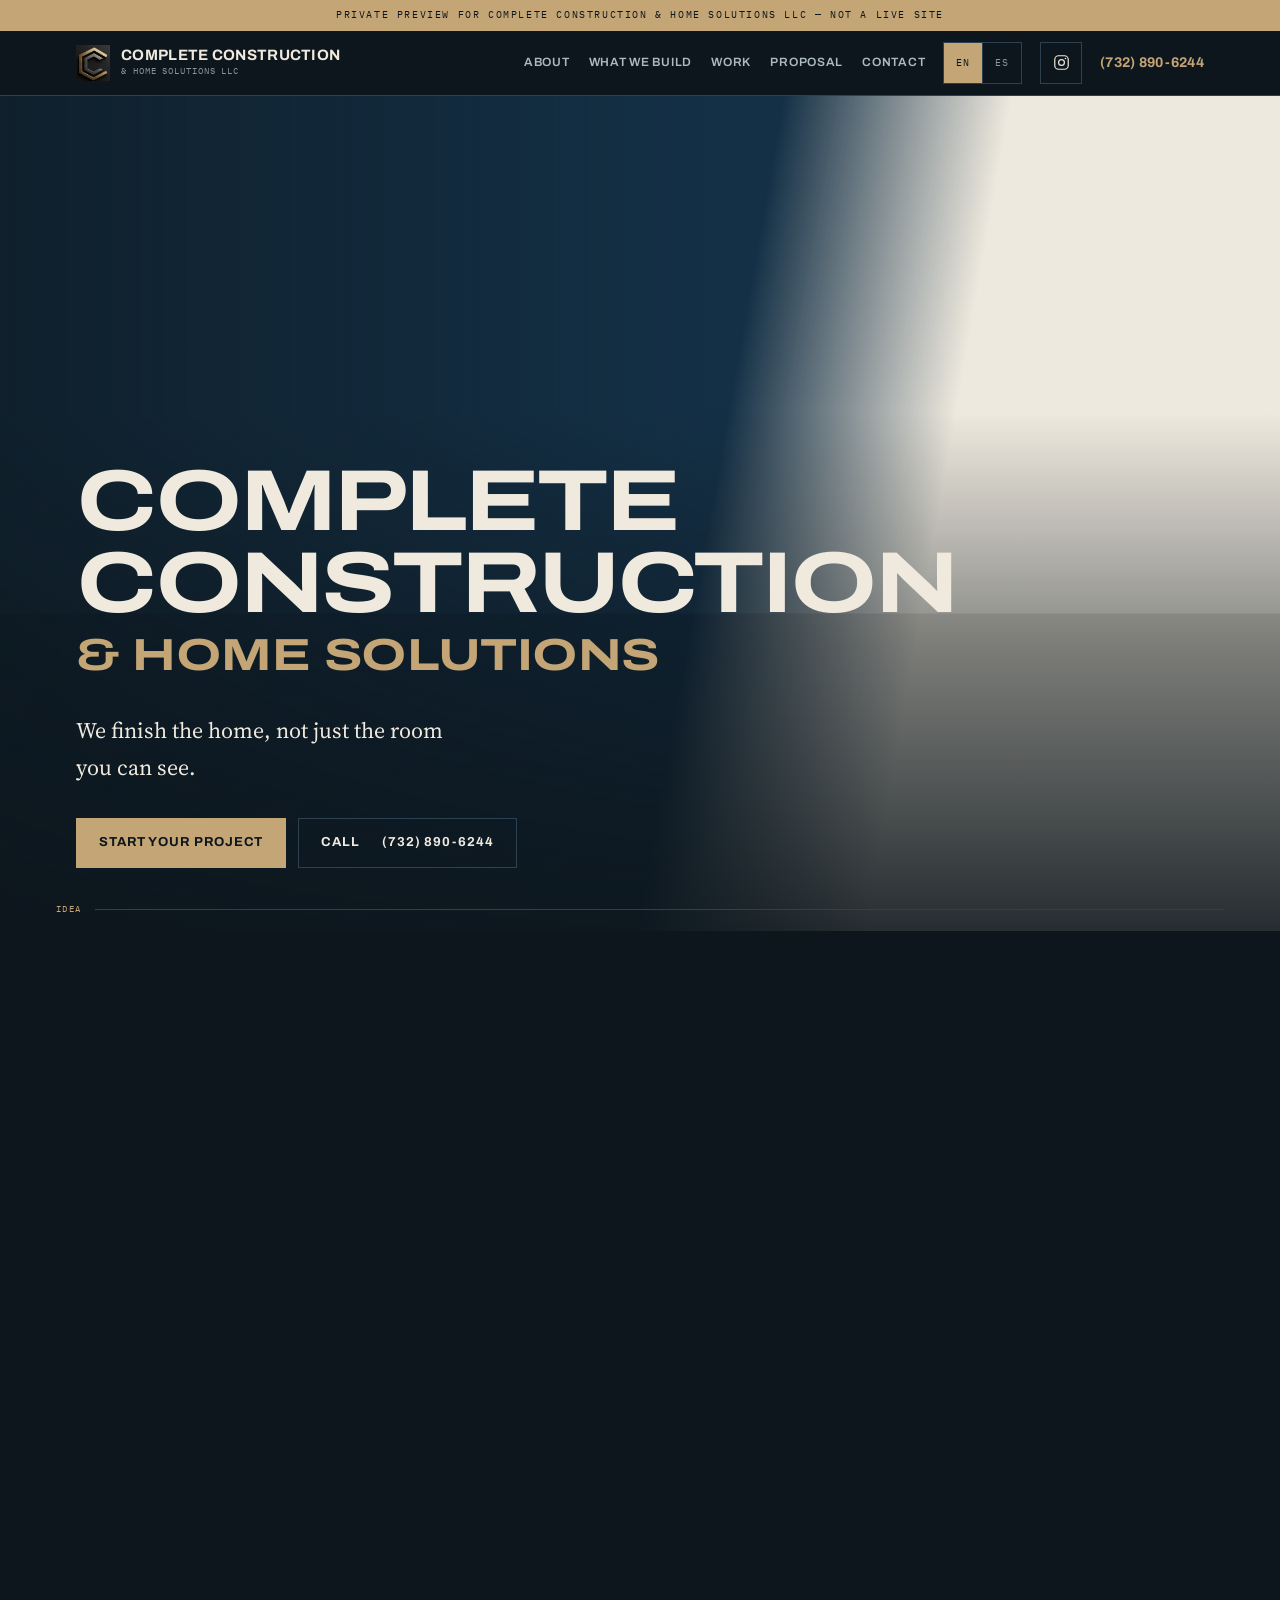
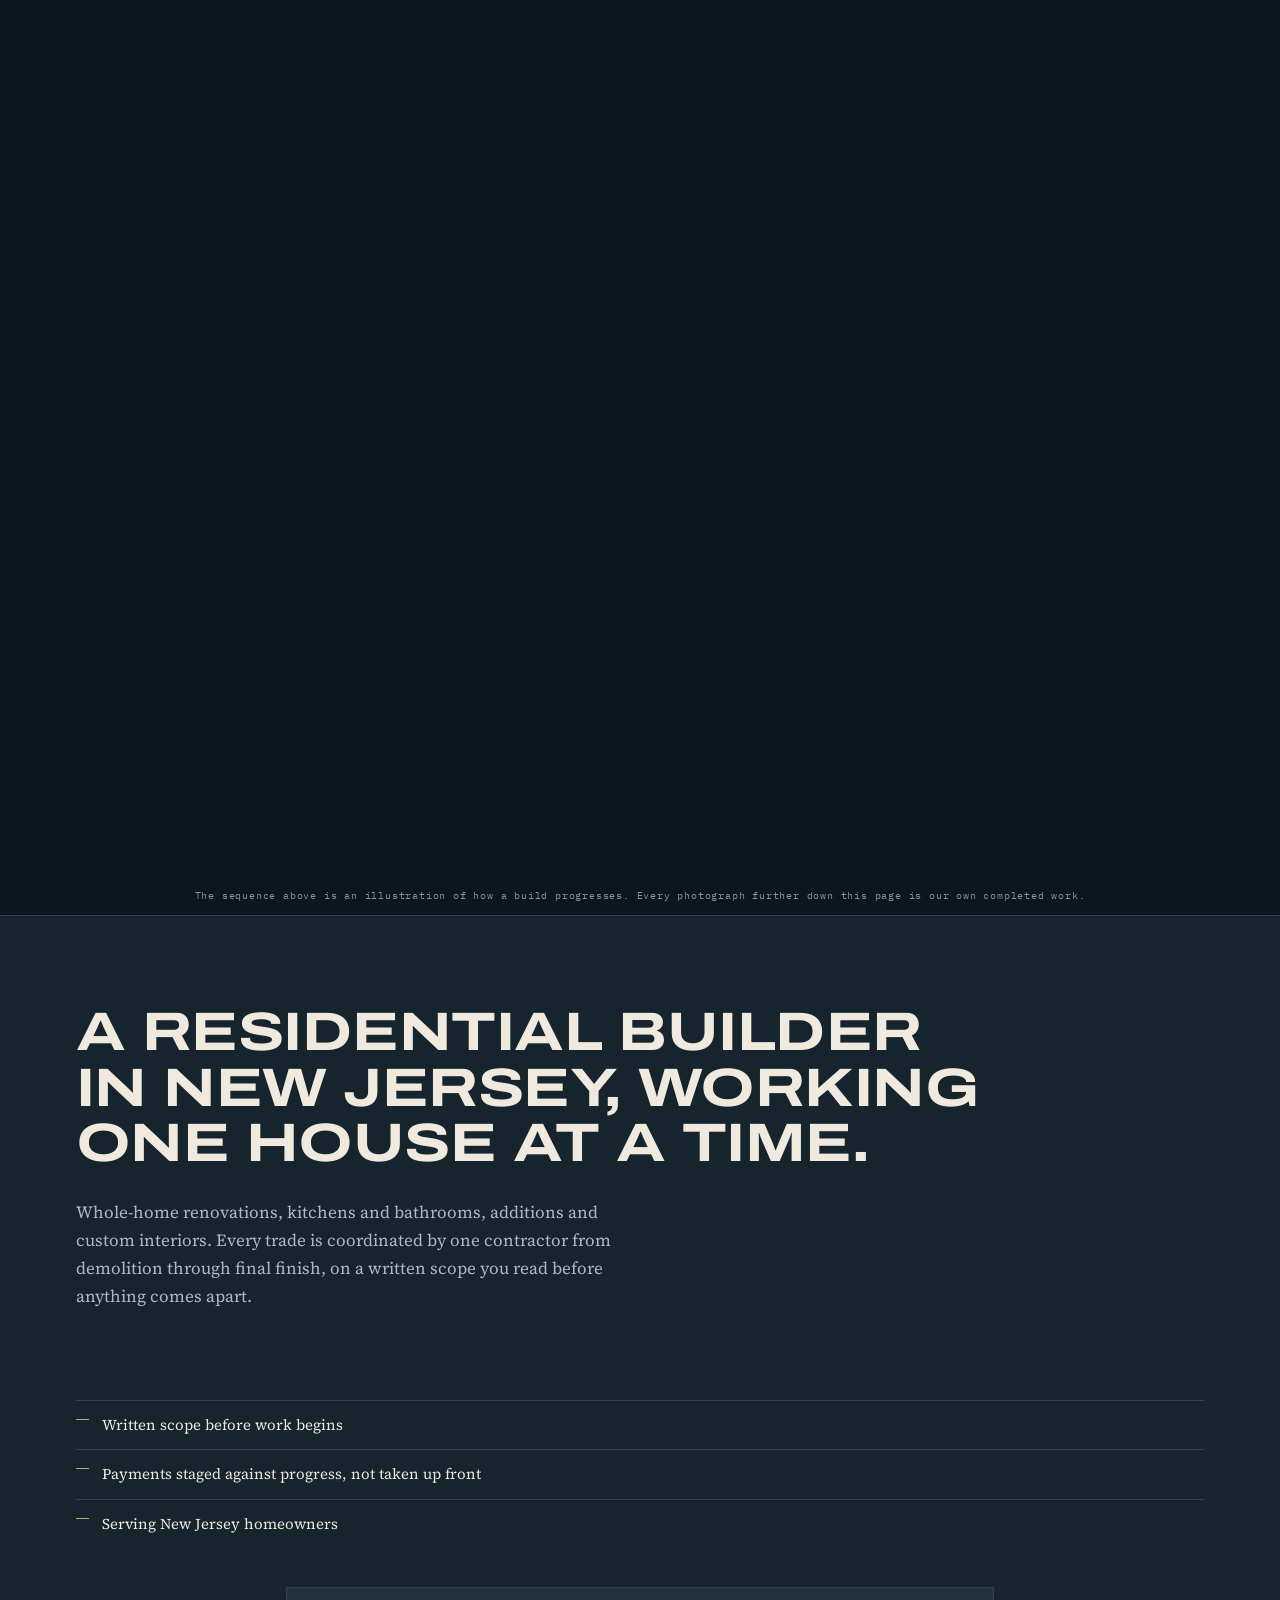
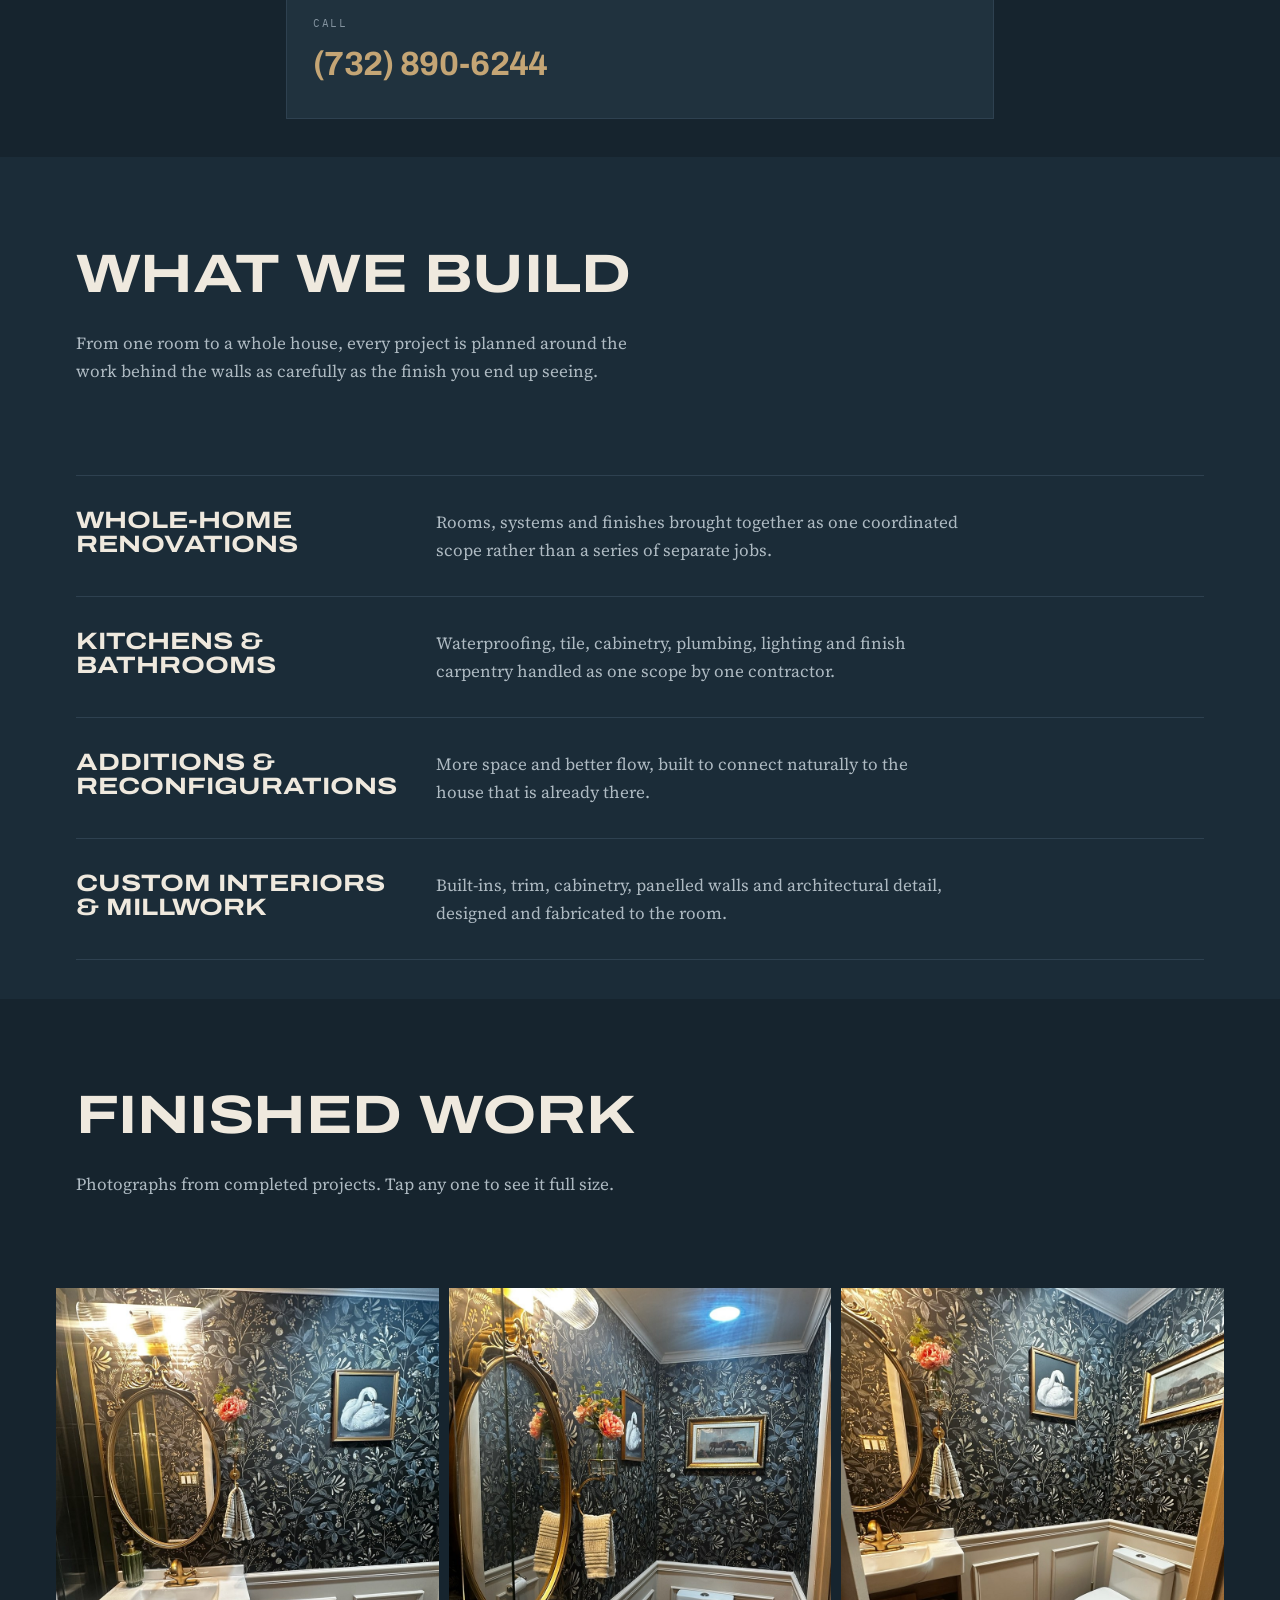
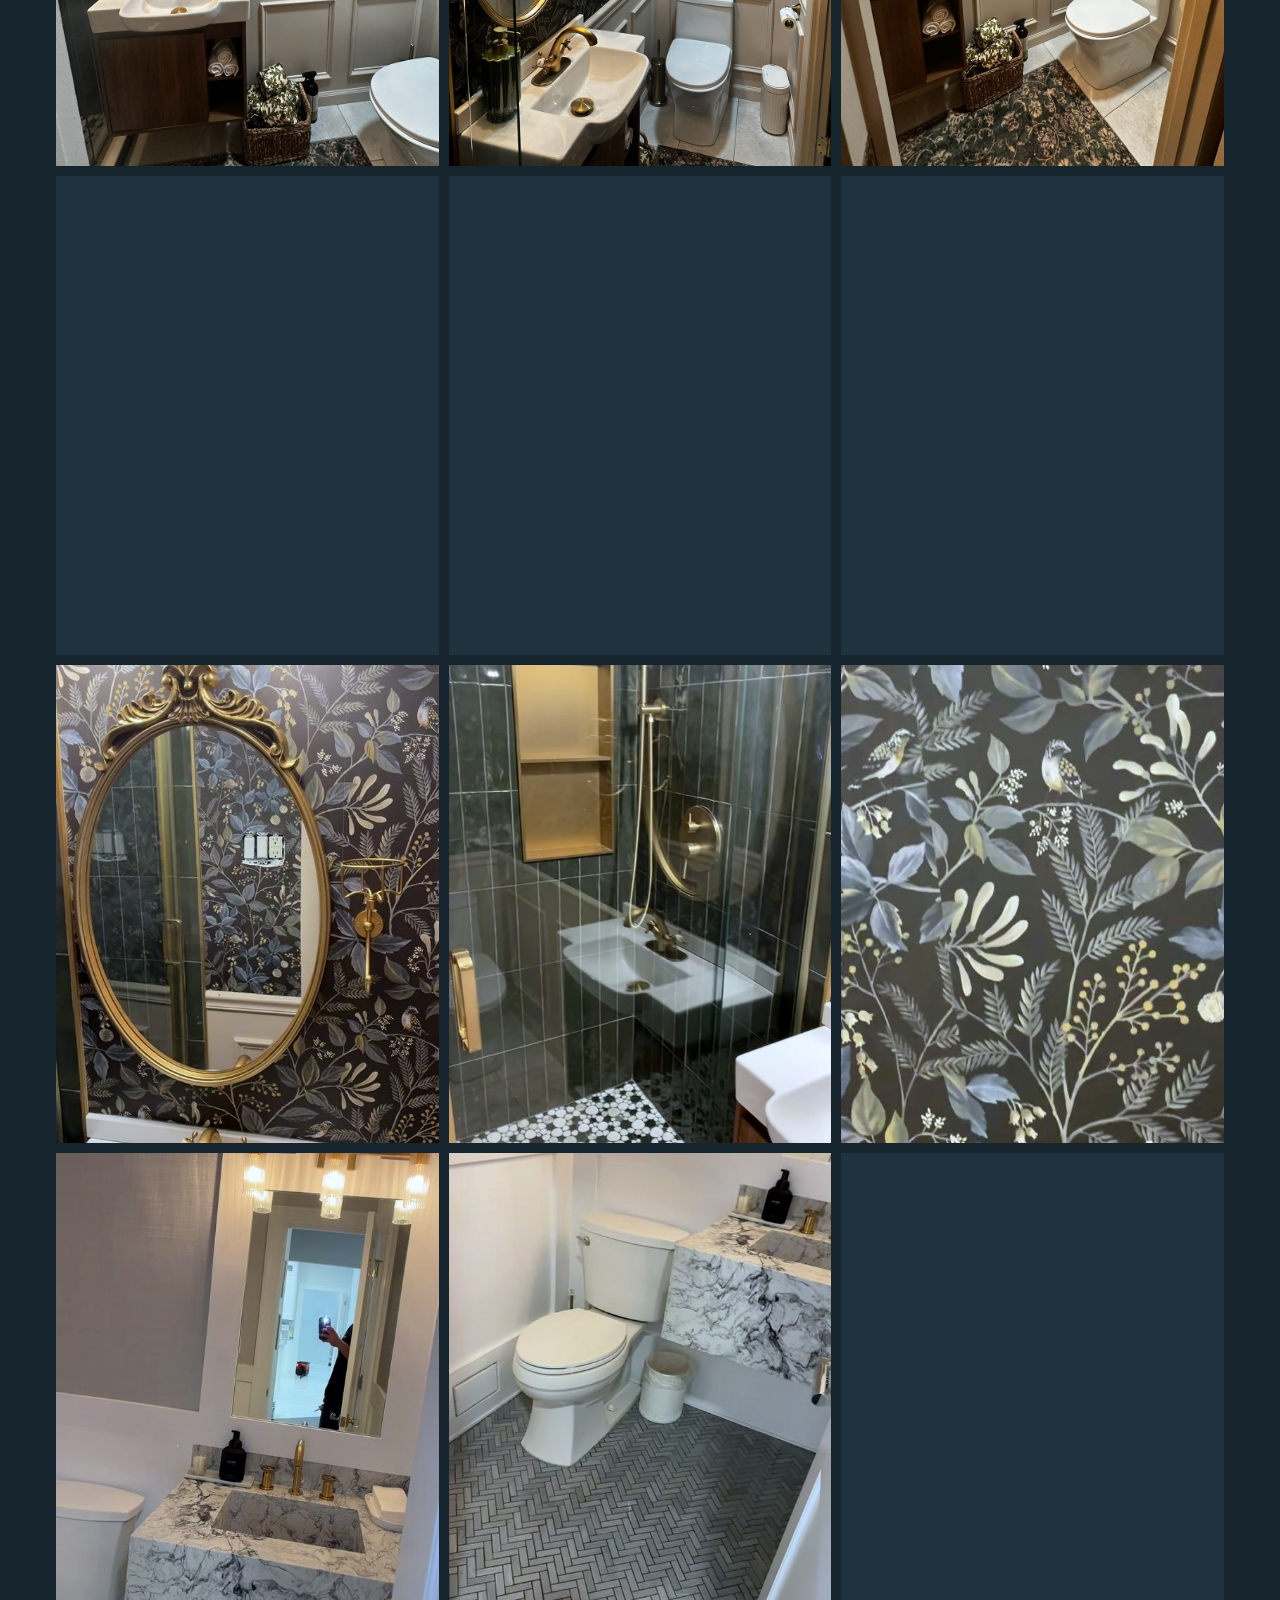
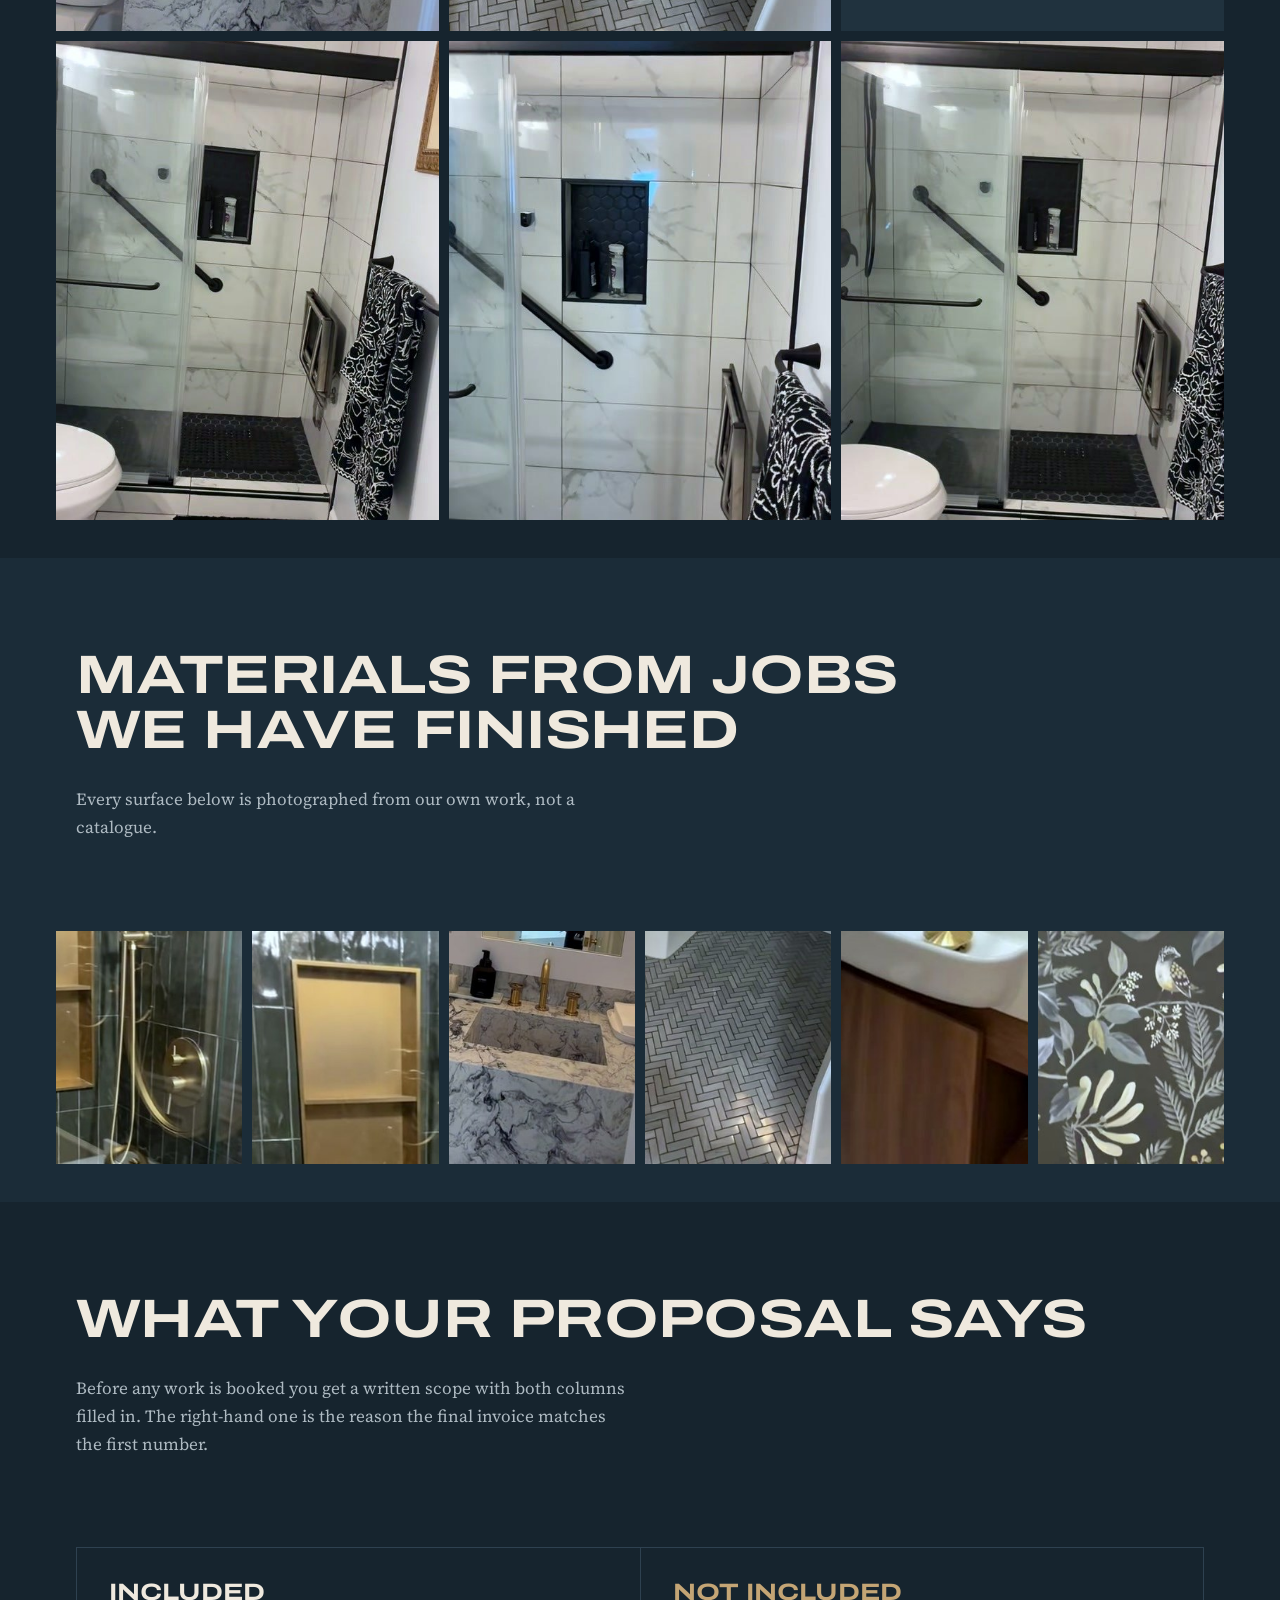
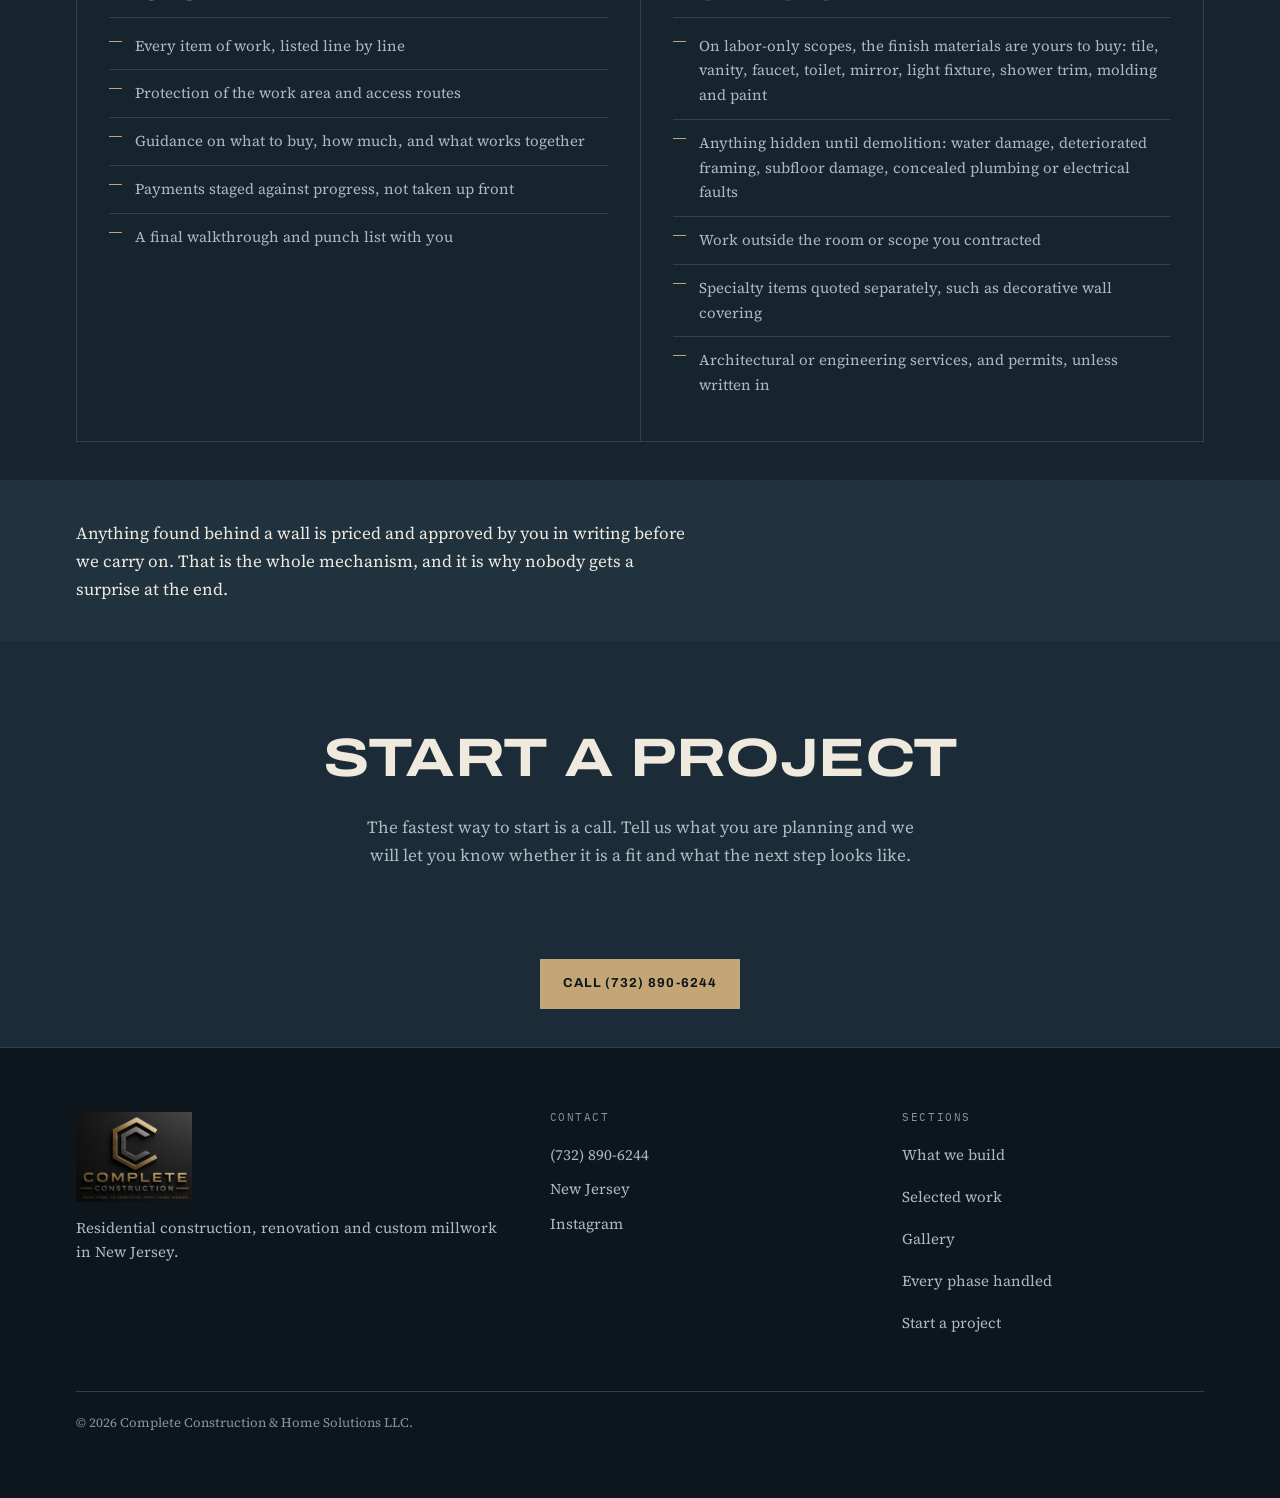
==== commit 8182c2cc: "Reduce the site to the hero and add a block editor The page is now two things: a fixed hero, and a l" ====
--- a/index.html
+++ b/index.html
@@ -115,14 +115,7 @@
     </a>
 
     <nav class="desk-nav" aria-label="Main">
-      <div class="nav-links">
-        <a href="#services" data-en="What we build" data-es="Lo que construimos">What we build</a>
-        <a href="#work" data-en="Work" data-es="Trabajos">Work</a>
-        <a href="#gallery" data-en="Gallery" data-es="Galería">Gallery</a>
-        <a href="#phases" data-en="Process" data-es="Proceso">Process</a>
-        <a href="#scope" data-en="Proposal" data-es="Propuesta">Proposal</a>
-        <a href="#contact" data-en="Contact" data-es="Contacto">Contact</a>
-      </div>
+      <div class="nav-links"><!-- filled by render.js from blocks.js --></div>
       <div class="lang" role="group" aria-label="Language">
         <button type="button" data-lang="en" aria-pressed="true">EN</button>
         <button type="button" data-lang="es" aria-pressed="false">ES</button>
@@ -159,15 +152,7 @@
       <span class="sr-only" data-en="Close menu" data-es="Cerrar menú">Close menu</span>
     </button>
   </div>
-  <nav aria-label="Mobile">
-    <a href="#services" data-en="What we build" data-es="Lo que construimos">What we build</a>
-    <a href="#work" data-en="Selected work" data-es="Trabajos seleccionados">Selected work</a>
-    <a href="#gallery" data-en="Gallery" data-es="Galería">Gallery</a>
-    <a href="#phases" data-en="Process" data-es="Proceso">Process</a>
-    <a href="#scope" data-en="Proposal" data-es="Propuesta">Proposal</a>
-    <a href="#area" data-en="Service area" data-es="Zona">Service area</a>
-    <a href="#contact" data-en="Start a project" data-es="Empezar un proyecto">Start a project</a>
-  </nav>
+  <nav aria-label="Mobile"><!-- filled by render.js from blocks.js --></nav>
   <div class="drawer-foot">
     <p class="area-note" data-en="Serving New Jersey homeowners. Call and we will tell you quickly whether your project is a fit." data-es="Atendemos a propietarios en Nueva Jersey. Llame y le diremos rápidamente si su proyecto encaja.">Serving New Jersey homeowners. Call and we will tell you quickly whether your project is a fit.</p>
     <a class="btn btn-primary" href="tel:+17328906244" data-phone-link>
@@ -284,495 +269,10 @@
      claims worth believing. -->
 <p class="concept-note mono" data-en="The sequence above is an illustration of how a build progresses. Every photograph further down this page is our own completed work." data-es="La secuencia de arriba ilustra cómo avanza una obra. Cada fotografía más abajo en esta página es trabajo terminado por nosotros.">The sequence above is an illustration of how a build progresses. Every photograph further down this page is our own completed work.</p>
 
-<!-- ======================================================================
-     THE BUSINESS — who this is, what they do, how to reach them.
-     Sits directly under the hero, as briefed.
-     ====================================================================== -->
-<section class="ident" id="business" aria-labelledby="ident-h">
-  <div class="wrap ident-grid">
-    <div class="ident-main">
-      <h2 id="ident-h" data-en="A residential builder in New Jersey, working one house at a time." data-es="Un constructor residencial en Nueva Jersey, trabajando una casa a la vez.">A residential builder in New Jersey, working one house at a time.</h2>
-      <p class="ident-lede" data-en="Whole-home renovations, kitchens and bathrooms, additions and custom interiors. Every trade is coordinated by one contractor from demolition through final finish, on a written scope you read before anything comes apart." data-es="Remodelaciones de casa completa, cocinas y baños, ampliaciones e interiores a medida. Un solo contratista coordina todos los oficios desde la demolición hasta el acabado final, sobre un alcance por escrito que usted lee antes de que se desarme nada.">Whole-home renovations, kitchens and bathrooms, additions and custom interiors. Every trade is coordinated by one contractor from demolition through final finish, on a written scope you read before anything comes apart.</p>
-      <ul class="ident-facts">
-        <li data-en="Written scope before work begins" data-es="Alcance por escrito antes de empezar">Written scope before work begins</li>
-        <li data-en="Payments staged against progress" data-es="Pagos por etapas ligados al avance">Payments staged against progress</li>
-        <li data-en="Serving New Jersey homeowners" data-es="Atendemos a propietarios en Nueva Jersey">Serving New Jersey homeowners</li>
-        <li data-flag="licensedAndInsuredClaim" hidden data-en="Licensed &amp; insured" data-es="Con licencia y asegurado">Licensed &amp; insured</li>
-        <li data-flag="warrantyClaim" hidden data-en="One-year workmanship warranty" data-es="Garantía de un año sobre la mano de obra">One-year workmanship warranty</li>
-        <li data-flag="spanishSupported" hidden data-en="English &amp; Spanish" data-es="Inglés y español">English &amp; Spanish</li>
-      </ul>
-    </div>
-    <div class="ident-side">
-      <a class="big-call" href="tel:+17328906244" data-phone-link>
-        <span class="mono" data-en="Call" data-es="Llame">Call</span>
-        <strong data-phone-display>(732) 890-6244</strong>
-      </a>
-      <p class="ident-note" data-en="Tell us what you are planning. You will get a straight answer on whether it is a job we take on and what the next step costs." data-es="Cuéntenos qué está planeando. Recibirá una respuesta directa sobre si es un trabajo que tomamos y cuánto cuesta el siguiente paso.">Tell us what you are planning. You will get a straight answer on whether it is a job we take on and what the next step costs.</p>
-      <a class="btn btn-ghost ig-btn" data-social="instagram" href="#" hidden
-         target="_blank" rel="noopener noreferrer">
-        <svg viewBox="0 0 24 24" fill="none" stroke="currentColor" stroke-width="1.7" stroke-linecap="round" stroke-linejoin="round" aria-hidden="true"><rect x="2.5" y="2.5" width="19" height="19" rx="5.4"/><circle cx="12" cy="12" r="4.1"/><circle cx="17.6" cy="6.4" r="1.15" fill="currentColor" stroke="none"/></svg>
-        <span data-en="See our work on Instagram" data-es="Vea nuestro trabajo en Instagram">See our work on Instagram</span>
-      </a>
-      <p class="mono ident-es" data-flag="spanishSupported" hidden>Hablamos español</p>
-    </div>
-  </div>
-</section>
-
-<section class="services" id="services">
-  <div class="wrap">
-    <div class="head">
-      <div class="ht">
-        <h2 data-en="What we build" data-es="Lo que construimos">What we build</h2>
-        <p data-en="From one room to a whole house, every project is planned around the work behind the walls as carefully as the finish you end up seeing." data-es="De un solo cuarto a una casa completa, cada proyecto se planea alrededor del trabajo detrás de los muros con el mismo cuidado que el acabado que usted termina viendo.">From one room to a whole house, every project is planned around the work behind the walls as carefully as the finish you end up seeing.</p>
-      </div>
-    </div>
-    <div class="svc-list">
-      <article class="svc-row" data-service="whole-home">
-        <h3 data-en="Whole-home renovations" data-es="Remodelación de casa completa">Whole-home renovations</h3>
-        <p data-en="Rooms, systems and finishes brought together as one coordinated scope rather than a series of separate jobs." data-es="Cuartos, instalaciones y acabados unidos en un solo alcance coordinado, en lugar de una serie de trabajos separados.">Rooms, systems and finishes brought together as one coordinated scope rather than a series of separate jobs.</p>
-      </article>
-      <article class="svc-row" data-service="kitchen-bath">
-        <h3 data-en="Kitchens &amp; bathrooms" data-es="Cocinas y baños">Kitchens &amp; bathrooms</h3>
-        <p data-en="Waterproofing, tile, cabinetry, plumbing, lighting and finish carpentry handled as one scope by one contractor." data-es="Impermeabilizado, azulejo, gabinetes, plomería, iluminación y carpintería de acabado en un solo alcance y con un solo contratista.">Waterproofing, tile, cabinetry, plumbing, lighting and finish carpentry handled as one scope by one contractor.</p>
-      </article>
-      <article class="svc-row" data-service="additions">
-        <h3 data-en="Additions &amp; reconfigurations" data-es="Ampliaciones y reconfiguraciones">Additions &amp; reconfigurations</h3>
-        <p data-en="More space and better flow, built to connect naturally to the house that is already there." data-es="Más espacio y mejor circulación, construido para conectarse de forma natural con la casa que ya existe.">More space and better flow, built to connect naturally to the house that is already there.</p>
-      </article>
-      <article class="svc-row" data-service="millwork">
-        <h3 data-en="Custom interiors &amp; millwork" data-es="Interiores y carpintería a medida">Custom interiors &amp; millwork</h3>
-        <p data-en="Built-ins, trim, cabinetry, panelled walls and architectural detail, designed and fabricated to the room." data-es="Muebles empotrados, molduras, gabinetes, muros panelados y detalle arquitectónico, diseñados y fabricados a la medida del cuarto.">Built-ins, trim, cabinetry, panelled walls and architectural detail, designed and fabricated to the room.</p>
-      </article>
-      <!-- TODO(owner): confirm before enabling in assets/site.config.js -->
-      <article class="svc-row" data-service="new-build" hidden>
-        <h3 data-en="New home construction" data-es="Construcción de casa nueva">New home construction</h3>
-        <p data-en="Ground-up residential construction built around the way you want to live." data-es="Construcción residencial desde cero, pensada alrededor de cómo quiere vivir.">Ground-up residential construction built around the way you want to live.</p>
-        <p class="flag-note" data-en="Awaiting owner confirmation" data-es="Pendiente de confirmación del propietario">Awaiting owner confirmation</p>
-      </article>
-      <!-- TODO(owner): confirm before enabling in assets/site.config.js -->
-      <article class="svc-row" data-service="exterior" hidden>
-        <h3 data-en="Structural &amp; exterior work" data-es="Trabajo estructural y exterior">Structural &amp; exterior work</h3>
-        <p data-en="Exterior improvements and structural changes that support the rest of the project." data-es="Mejoras exteriores y cambios estructurales que dan soporte al resto del proyecto.">Exterior improvements and structural changes that support the rest of the project.</p>
-        <p class="flag-note" data-en="Awaiting owner confirmation" data-es="Pendiente de confirmación del propietario">Awaiting owner confirmation</p>
-      </article>
-    </div>
-  </div>
-</section>
-
-<section id="work">
-  <div class="wrap">
-    <div class="head">
-      <div class="ht">
-        <h2 data-en="Selected work" data-es="Trabajos seleccionados">Selected work</h2>
-        <p data-en="Renovations, interiors and construction detail from completed projects. Tap any image to see it larger." data-es="Remodelaciones, interiores y detalles de construcción de proyectos terminados. Toque cualquier imagen para verla más grande.">Renovations, interiors and construction detail from completed projects. Tap any image to see it larger.</p>
-      </div>
-    </div>
-
-    <div class="filters" id="filters" role="group" aria-label="Filter work by category" hidden></div>
-
-    <article class="project" data-category="bathrooms">
-      <div class="project-head">
-        <div><h3 data-en="Powder room and shower" data-es="Medio baño y regadera">Powder room and shower</h3>
-          <span class="mono" data-en="Wall covering · Brass · Glazed tile · Walnut" data-es="Recubrimiento · Latón · Azulejo vidriado · Nogal">Wall covering · Brass · Glazed tile · Walnut</span></div>
-      </div>
-      <div class="pbody"><span></span>
-        <p data-en="Patterned wall covering hung true to the wainscot cap, blush raised-panel millwork, a walnut floating vanity, and a shower in stacked glazed tile with unlacquered brass fixtures and a brass-lined niche." data-es="Recubrimiento con patrón alineado al remate del zócalo, molduras de panel realzado, tocador flotante de nogal, y una regadera en azulejo vidriado apilado con accesorios de latón sin laca y nicho forrado en latón.">Patterned wall covering hung true to the wainscot cap, blush raised-panel millwork, a walnut floating vanity, and a shower in stacked glazed tile with unlacquered brass fixtures and a brass-lined niche.</p></div>
-      <div class="shots" data-gallery="P-01">
-        <button type="button" data-full="images/powder-mirror-brass.jpg" data-caption="Oval brass-framed mirror and brass tapware against dark botanical wall covering"><img src="images/powder-mirror-brass.jpg" loading="lazy" decoding="async" width="544" height="960" alt="Oval brass-framed mirror and brass tapware against dark botanical wall covering"></button>
-        <button type="button" data-full="images/shower-green-tile-brass.jpg" data-caption="Shower in stacked dark glazed tile with a brass recessed niche and patterned mosaic floor"><img src="images/shower-green-tile-brass.jpg" loading="lazy" decoding="async" width="544" height="960" alt="Shower in stacked dark glazed tile with a brass recessed niche and patterned mosaic floor"></button>
-        <button type="button" data-full="images/wallpaper-detail.jpg" data-caption="Close detail of the botanical wall covering showing a bird among foliage"><img src="images/wallpaper-detail.jpg" loading="lazy" decoding="async" width="544" height="960" alt="Close detail of the botanical wall covering showing a bird among foliage"></button>
-      </div>
-    </article>
-    <article class="project" data-category="bathrooms">
-      <div class="project-head">
-        <div><h3 data-en="Marble powder room" data-es="Medio baño en mármol">Marble powder room</h3>
-          <span class="mono" data-en="Waterfall vanity · Herringbone mosaic · Brass" data-es="Tocador en cascada · Mosaico espigado · Latón">Waterfall vanity · Herringbone mosaic · Brass</span></div>
-      </div>
-      <div class="pbody"><span></span>
-        <p data-en="A marble waterfall vanity with a carved basin, brass widespread tapware and a brass light bar, over a herringbone marble mosaic floor with custom panel wall treatment." data-es="Tocador de mármol en cascada con lavabo tallado, llave de latón de tres piezas y barra de luz en latón, sobre piso de mosaico de mármol en espigado con panelado a medida.">A marble waterfall vanity with a carved basin, brass widespread tapware and a brass light bar, over a herringbone marble mosaic floor with custom panel wall treatment.</p></div>
-      <div class="shots" data-gallery="P-02">
-        <button type="button" data-full="images/powder-marble-vanity.jpg" data-caption="Marble waterfall vanity with brass tapware and a framed mirror lit by a three-globe brass light bar"><img src="images/powder-marble-vanity.jpg" loading="lazy" decoding="async" width="544" height="960" alt="Marble waterfall vanity with brass tapware and a framed mirror lit by a three-globe brass light bar"></button>
-        <button type="button" data-full="images/powder-marble-herringbone.jpg" data-caption="Marble waterfall vanity seen from above with the herringbone mosaic floor below"><img src="images/powder-marble-herringbone.jpg" loading="lazy" decoding="async" width="544" height="960" alt="Marble waterfall vanity seen from above with the herringbone mosaic floor below"></button>
-        <button type="button" data-full="images/powder-herringbone-floor.jpg" data-caption="Herringbone marble mosaic floor meeting a marble base and painted wainscot"><img src="images/powder-herringbone-floor.jpg" loading="lazy" decoding="async" width="544" height="960" alt="Herringbone marble mosaic floor meeting a marble base and painted wainscot"></button>
-      </div>
-    </article>
-    <article class="project" data-category="bathrooms">
-      <div class="project-head">
-        <div><h3 data-en="Full bathroom renovation" data-es="Remodelación completa de baño">Full bathroom renovation</h3>
-          <span class="mono" data-en="Walk-in shower · Waterproofing · Porcelain" data-es="Regadera sin escalón · Impermeabilizado · Porcelanato">Walk-in shower · Waterproofing · Porcelain</span></div>
-      </div>
-      <div class="pbody"><span></span>
-        <p data-en="Converted to a walk-in shower with waterproofed wet areas, large-format marble-look porcelain, a recessed niche, hex mosaic shower floor and matte black fixtures throughout." data-es="Convertido a regadera sin escalón con áreas húmedas impermeabilizadas, porcelanato de gran formato tipo mármol, nicho empotrado, piso de mosaico hexagonal y accesorios en negro mate.">Converted to a walk-in shower with waterproofed wet areas, large-format marble-look porcelain, a recessed niche, hex mosaic shower floor and matte black fixtures throughout.</p></div>
-      <div class="shots" data-gallery="P-03">
-        <button type="button" data-full="images/bath-marble-shower.jpg" data-caption="Walk-in shower with glass doors, marble-look porcelain walls, a matte black grab rail and a recessed niche"><img src="images/bath-marble-shower.jpg" loading="lazy" decoding="async" width="544" height="960" alt="Walk-in shower with glass doors, marble-look porcelain walls, a matte black grab rail and a recessed niche"></button>
-        <button type="button" data-full="images/bath-shower-niche.jpg" data-caption="Recessed shower niche tiled in dark hex mosaic against marble-look porcelain"><img src="images/bath-shower-niche.jpg" loading="lazy" decoding="async" width="544" height="960" alt="Recessed shower niche tiled in dark hex mosaic against marble-look porcelain"></button>
-        <button type="button" data-full="images/bath-marble-floor.jpg" data-caption="Finished bathroom floor in marble-look porcelain with the glass shower enclosure behind"><img src="images/bath-marble-floor.jpg" loading="lazy" decoding="async" width="544" height="960" alt="Finished bathroom floor in marble-look porcelain with the glass shower enclosure behind"></button>
-      </div>
-    </article>
-
-    <p class="section-cta">
-      <a class="btn btn-ghost" href="#contact" data-en="Planning something similar?" data-es="¿Planea algo parecido?">Planning something similar?</a>
-    </p>
-  </div>
-</section>
-
-<!-- Gallery. Grid and filter chips render from assets/site.config.js.
-     Adding a room type is a config edit, not a new page. -->
-<section class="gallery" id="gallery">
-  <div class="wrap">
-    <div class="head">
-      <div class="ht">
-        <h2 data-en="Gallery" data-es="Galería">Gallery</h2>
-        <p data-en="Browse finished work by room. Tap any photo to see it full size." data-es="Vea el trabajo terminado por espacio. Toque cualquier foto para verla en grande.">Browse finished work by room. Tap any photo to see it full size.</p>
-      </div>
-    </div>
-    <div class="gal-bar">
-      <div class="chips" id="gallery-filters" role="group" aria-label="Filter the gallery by room"></div>
-      <p class="mono gal-count" id="gallery-count" aria-live="polite"></p>
-    </div>
-    <div class="grid-gal" id="gallery-grid" data-gallery="gallery"></div>
-    <p class="gal-empty mono" id="gallery-empty" hidden data-en="No photos in this category yet." data-es="Todavía no hay fotos en esta categoría.">No photos in this category yet.</p>
-  </div>
-</section>
-
-<section class="schedule" aria-labelledby="sched-h">
-  <div class="wrap">
-    <div class="head">
-      <div class="ht">
-        <h2 id="sched-h" data-en="Materials from jobs we have finished" data-es="Materiales de trabajos que hemos terminado">Materials from jobs we have finished</h2>
-        <p data-en="Every surface below is photographed from our own work, not a catalogue. Tap any one to see it larger." data-es="Cada superficie de abajo está fotografiada de nuestro propio trabajo, no de un catálogo. Toque cualquiera para verla más grande.">Every surface below is photographed from our own work, not a catalogue. Tap any one to see it larger.</p>
-      </div>
-    </div>
-    <div class="sched" data-gallery="materials">
-      <figure><button type="button" data-full="images/materials/brass-niche.jpg" data-caption="Unlacquered brass shower valve and handshower against dark glazed tile"><img src="images/materials/brass-niche.jpg" loading="lazy" decoding="async" width="300" height="300" alt="Unlacquered brass shower valve and handshower against dark glazed tile"></button>
-        <figcaption><span class="m-t" data-en="Unlacquered brass" data-es="Latón sin laca">Unlacquered brass</span></figcaption></figure>
-      <figure><button type="button" data-full="images/materials/glazed-tile.jpg" data-caption="Stacked dark glazed ceramic tile with a brass-lined recessed niche"><img src="images/materials/glazed-tile.jpg" loading="lazy" decoding="async" width="300" height="300" alt="Stacked dark glazed ceramic tile with a brass-lined recessed niche"></button>
-        <figcaption><span class="m-t" data-en="Glazed stack tile" data-es="Azulejo vidriado apilado">Glazed stack tile</span></figcaption></figure>
-      <figure><button type="button" data-full="images/materials/marble.jpg" data-caption="Marble waterfall vanity with a carved basin and brass tapware"><img src="images/materials/marble.jpg" loading="lazy" decoding="async" width="300" height="300" alt="Marble waterfall vanity with a carved basin and brass tapware"></button>
-        <figcaption><span class="m-t" data-en="Marble slab" data-es="Placa de mármol">Marble slab</span></figcaption></figure>
-      <figure><button type="button" data-full="images/materials/herringbone.jpg" data-caption="Marble mosaic floor laid in a herringbone pattern"><img src="images/materials/herringbone.jpg" loading="lazy" decoding="async" width="300" height="300" alt="Marble mosaic floor laid in a herringbone pattern"></button>
-        <figcaption><span class="m-t" data-en="Herringbone mosaic" data-es="Mosaico en espigado">Herringbone mosaic</span></figcaption></figure>
-      <figure><button type="button" data-full="images/materials/walnut.jpg" data-caption="Walnut floating vanity carcass beneath a white trough basin"><img src="images/materials/walnut.jpg" loading="lazy" decoding="async" width="300" height="300" alt="Walnut floating vanity carcass beneath a white trough basin"></button>
-        <figcaption><span class="m-t" data-en="Walnut casework" data-es="Mueble de nogal">Walnut casework</span></figcaption></figure>
-      <figure><button type="button" data-full="images/materials/wallpaper.jpg" data-caption="Dark botanical wall covering showing painted foliage and a bird"><img src="images/materials/wallpaper.jpg" loading="lazy" decoding="async" width="300" height="300" alt="Dark botanical wall covering showing painted foliage and a bird"></button>
-        <figcaption><span class="m-t" data-en="Specialty wall covering" data-es="Recubrimiento especial">Specialty wall covering</span></figcaption></figure>
-    </div>
-  </div>
-</section>
-
-<section class="phases" id="phases">
-  <div class="wrap">
-    <div class="head">
-      <div class="ht">
-        <h2 data-en="Every phase handled" data-es="Cada fase a cargo">Every phase handled</h2>
-        <p data-en="Most renovations change hands three or four times, and the gaps between trades are where jobs go wrong. Pick a phase to see what we do in it." data-es="La mayoría de las remodelaciones cambia de manos tres o cuatro veces, y los huecos entre oficios son donde los trabajos salen mal. Elija una fase para ver qué hacemos en ella.">Most renovations change hands three or four times, and the gaps between trades are where jobs go wrong. Pick a phase to see what we do in it.</p>
-      </div>
-    </div>
-    <!-- The numbers stay: a renovation genuinely runs 01 through 08 in this
-         order, and the order is the information. -->
-    <div class="rail" role="tablist" aria-label="Project phases">
-      <button role="tab" id="tab-1" aria-controls="ph-1" aria-selected="true" tabindex="0"><span class="rn">01</span><span data-en="Consultation &amp; scope" data-es="Consulta y alcance">Consultation &amp; scope</span></button>
-      <button role="tab" id="tab-2" aria-controls="ph-2" aria-selected="false" tabindex="-1"><span class="rn">02</span><span data-en="Demo &amp; prep" data-es="Demolición y preparación">Demo &amp; prep</span></button>
-      <button role="tab" id="tab-3" aria-controls="ph-3" aria-selected="false" tabindex="-1"><span class="rn">03</span><span data-en="Framing &amp; substrate" data-es="Estructura y sustrato">Framing &amp; substrate</span></button>
-      <button role="tab" id="tab-4" aria-controls="ph-4" aria-selected="false" tabindex="-1"><span class="rn">04</span><span data-en="Waterproofing" data-es="Impermeabilizado">Waterproofing</span></button>
-      <button role="tab" id="tab-5" aria-controls="ph-5" aria-selected="false" tabindex="-1"><span class="rn">05</span><span data-en="Tile &amp; stone" data-es="Azulejo y piedra">Tile &amp; stone</span></button>
-      <button role="tab" id="tab-6" aria-controls="ph-6" aria-selected="false" tabindex="-1"><span class="rn">06</span><span data-en="Fixtures &amp; power" data-es="Accesorios y electricidad">Fixtures &amp; power</span></button>
-      <button role="tab" id="tab-7" aria-controls="ph-7" aria-selected="false" tabindex="-1"><span class="rn">07</span><span data-en="Millwork &amp; finish" data-es="Carpintería y acabado">Millwork &amp; finish</span></button>
-      <button role="tab" id="tab-8" aria-controls="ph-8" aria-selected="false" tabindex="-1"><span class="rn">08</span><span data-en="Final walkthrough" data-es="Recorrido final">Final walkthrough</span></button>
-    </div>
-    <div class="panel" id="ph-1" role="tabpanel" aria-labelledby="tab-1" tabindex="0">
-      <div class="panel-grid">
-        <div><h3 data-en="Consultation &amp; scope" data-es="Consulta y alcance">Consultation &amp; scope</h3>
-          <p class="lede" data-en="We come out, measure, look at what is actually behind the finishes, and talk through what you want the house to become. You leave that conversation with a written scope." data-es="Vamos al sitio, medimos, revisamos qué hay realmente detrás de los acabados y hablamos de en qué quiere convertir la casa. De esa conversación sale un alcance por escrito.">We come out, measure, look at what is actually behind the finishes, and talk through what you want the house to become. You leave that conversation with a written scope.</p></div>
-        <ul>
-          <li data-en="Field verification of existing conditions" data-es="Verificación de condiciones existentes">Field verification of existing conditions</li>
-          <li data-en="Scope written item by item" data-es="Alcance escrito partida por partida">Scope written item by item</li>
-          <li data-en="Guidance on materials and quantities" data-es="Asesoría sobre materiales y cantidades">Guidance on materials and quantities</li>
-          <li data-en="Staged payments set against progress" data-es="Pagos por etapas ligados al avance">Staged payments set against progress</li>
-        </ul>
-      </div>
-    </div>
-    <div class="panel" id="ph-2" role="tabpanel" aria-labelledby="tab-2" tabindex="0" hidden>
-      <div class="panel-grid">
-        <div><h3 data-en="Demo &amp; prep" data-es="Demolición y preparación">Demo &amp; prep</h3>
-          <p class="lede" data-en="Protecting the rest of the house is part of the job. Floors, doorways and the route in and out get covered before anything comes apart." data-es="Proteger el resto de la casa es parte del trabajo. Pisos, puertas y la ruta de entrada y salida se cubren antes de desarmar nada.">Protecting the rest of the house is part of the job. Floors, doorways and the route in and out get covered before anything comes apart.</p></div>
-        <ul>
-          <li data-en="Protection of work areas and access routes" data-es="Protección de áreas de trabajo y accesos">Protection of work areas and access routes</li>
-          <li data-en="Removal of existing finishes and fixtures" data-es="Retiro de acabados y accesorios existentes">Removal of existing finishes and fixtures</li>
-          <li data-en="Debris handling coordinated up front" data-es="Manejo de escombros coordinado desde el inicio">Debris handling coordinated up front</li>
-          <li data-en="Existing conditions inspected once opened up" data-es="Revisión de condiciones al abrir">Existing conditions inspected once opened up</li>
-        </ul>
-      </div>
-    </div>
-    <div class="panel" id="ph-3" role="tabpanel" aria-labelledby="tab-3" tabindex="0" hidden>
-      <div class="panel-grid">
-        <div><h3 data-en="Framing &amp; substrate" data-es="Estructura y sustrato">Framing &amp; substrate</h3>
-          <p class="lede" data-en="What sits behind the tile decides whether the tile lasts. Framing, blocking and substrate are set true before a single sheet goes up." data-es="Lo que va detrás del azulejo decide si el azulejo dura. Estructura, refuerzos y sustrato se dejan a plomo antes de colocar una sola placa.">What sits behind the tile decides whether the tile lasts. Framing, blocking and substrate are set true before a single sheet goes up.</p></div>
-        <ul>
-          <li data-en="Structural carpentry and framing" data-es="Carpintería estructural y armado">Structural carpentry and framing</li>
-          <li data-en="Blocking for rails, niches and vanities" data-es="Refuerzos para barras, nichos y tocadores">Blocking for rails, niches and vanities</li>
-          <li data-en="Shower substrate installation" data-es="Instalación de sustrato de regadera">Shower substrate installation</li>
-          <li data-en="Subfloor preparation and levelling" data-es="Preparación y nivelación de contrapiso">Subfloor preparation and levelling</li>
-        </ul>
-      </div>
-    </div>
-    <div class="panel" id="ph-4" role="tabpanel" aria-labelledby="tab-4" tabindex="0" hidden>
-      <div class="panel-grid">
-        <div><h3 data-en="Waterproofing" data-es="Impermeabilizado">Waterproofing</h3>
-          <p class="lede" data-en="The phase nobody sees and the one that costs the most to get wrong. Wet areas are waterproofed properly before tile, every time." data-es="La fase que nadie ve y la que más cuesta si sale mal. Las áreas húmedas se impermeabilizan correctamente antes del azulejo, siempre.">The phase nobody sees and the one that costs the most to get wrong. Wet areas are waterproofed properly before tile, every time.</p></div>
-        <ul>
-          <li data-en="Professional waterproofing of wet areas" data-es="Impermeabilizado profesional de áreas húmedas">Professional waterproofing of wet areas</li>
-          <li data-en="Corners, curbs and penetrations detailed" data-es="Esquinas, bordes y penetraciones detalladas">Corners, curbs and penetrations detailed</li>
-          <li data-en="Niches and benches sealed before tiling" data-es="Nichos y bancas sellados antes de azulejar">Niches and benches sealed before tiling</li>
-          <li data-en="Plumbing adjustments within the contracted scope" data-es="Ajustes de plomería dentro del alcance contratado">Plumbing adjustments within the contracted scope</li>
-        </ul>
-      </div>
-    </div>
-    <div class="panel" id="ph-5" role="tabpanel" aria-labelledby="tab-5" tabindex="0" hidden>
-      <div class="panel-grid">
-        <div><h3 data-en="Tile &amp; stone" data-es="Azulejo y piedra">Tile &amp; stone</h3>
-          <p class="lede" data-en="Layout is decided before the first tile is set, so patterns land where they should and cuts fall where nobody looks." data-es="El trazo se decide antes de colocar el primer azulejo, para que los patrones caigan donde deben y los cortes queden donde nadie mira.">Layout is decided before the first tile is set, so patterns land where they should and cuts fall where nobody looks.</p></div>
-        <ul>
-          <li data-en="Ceramic, porcelain, marble and mosaic" data-es="Cerámica, porcelanato, mármol y mosaico">Ceramic, porcelain, marble and mosaic</li>
-          <li data-en="Large-format and stacked wall tile" data-es="Azulejo de gran formato y apilado en muro">Large-format and stacked wall tile</li>
-          <li data-en="Herringbone, hex and patterned floors" data-es="Pisos en espigado, hexagonal y con patrón">Herringbone, hex and patterned floors</li>
-          <li data-en="Grouting and finish detailing" data-es="Emboquillado y detalles de acabado">Grouting and finish detailing</li>
-        </ul>
-      </div>
-    </div>
-    <div class="panel" id="ph-6" role="tabpanel" aria-labelledby="tab-6" tabindex="0" hidden>
-      <div class="panel-grid">
-        <div><h3 data-en="Fixtures &amp; power" data-es="Accesorios y electricidad">Fixtures &amp; power</h3>
-          <p class="lede" data-en="Vanities, tapware, mirrors and lighting set, connected and tested before we call a room done." data-es="Tocadores, llaves, espejos e iluminación instalados, conectados y probados antes de dar un cuarto por terminado.">Vanities, tapware, mirrors and lighting set, connected and tested before we call a room done.</p></div>
-        <ul>
-          <li data-en="Vanity, faucet, toilet and mirror installation" data-es="Instalación de tocador, llave, inodoro y espejo">Vanity, faucet, toilet and mirror installation</li>
-          <li data-en="Shower body and trim connection" data-es="Conexión de cuerpo y accesorios de regadera">Shower body and trim connection</li>
-          <li data-en="Light fixture installation and connection" data-es="Instalación y conexión de luminarias">Light fixture installation and connection</li>
-          <li data-en="Kitchen counters and kitchen lighting" data-es="Cubiertas de cocina e iluminación de cocina">Kitchen counters and kitchen lighting</li>
-          <li data-en="Final fixture adjustment and testing" data-es="Ajuste final de accesorios y pruebas">Final fixture adjustment and testing</li>
-        </ul>
-      </div>
-    </div>
-    <div class="panel" id="ph-7" role="tabpanel" aria-labelledby="tab-7" tabindex="0" hidden>
-      <div class="panel-grid">
-        <div><h3 data-en="Millwork &amp; finish" data-es="Carpintería y acabado">Millwork &amp; finish</h3>
-          <p class="lede" data-en="The same shop that builds architectural millwork to measure also runs the molding, paint and caulk on a powder room." data-es="El mismo taller que fabrica carpintería arquitectónica a medida también hace las molduras, la pintura y el sellado de un medio baño.">The same shop that builds architectural millwork to measure also runs the molding, paint and caulk on a powder room.</p></div>
-        <ul>
-          <li data-en="Custom millwork, designed and fabricated" data-es="Carpintería a medida, diseñada y fabricada">Custom millwork, designed and fabricated</li>
-          <li data-en="Cornice, crown and panelled detailing" data-es="Cornisas, coronas y detalle panelado">Cornice, crown and panelled detailing</li>
-          <li data-en="Built-ins, trim and wainscot" data-es="Empotrados, molduras y zócalos de madera">Built-ins, trim and wainscot</li>
-          <li data-en="Professional staining and protective finishing" data-es="Teñido profesional y acabado protector">Professional staining and protective finishing</li>
-          <li data-en="Decorative molding, paint and finish caulking" data-es="Molduras decorativas, pintura y sellado">Decorative molding, paint and finish caulking</li>
-        </ul>
-      </div>
-    </div>
-    <div class="panel" id="ph-8" role="tabpanel" aria-labelledby="tab-8" tabindex="0" hidden>
-      <div class="panel-grid">
-        <div><h3 data-en="Final walkthrough" data-es="Recorrido final">Final walkthrough</h3>
-          <p class="lede" data-en="We walk the finished work with you and handle the punch list before the last payment, not after it." data-es="Recorremos el trabajo terminado con usted y atendemos la lista de detalles antes del último pago, no después.">We walk the finished work with you and handle the punch list before the last payment, not after it.</p></div>
-        <ul>
-          <li data-en="Room-by-room walkthrough with you" data-es="Recorrido cuarto por cuarto con usted">Room-by-room walkthrough with you</li>
-          <li data-en="Punch list agreed and completed" data-es="Lista de detalles acordada y completada">Punch list agreed and completed</li>
-          <li data-en="Jobsite cleanup and debris removal" data-es="Limpieza del sitio y retiro de escombros">Jobsite cleanup and debris removal</li>
-          <li data-en="Care notes for new finishes" data-es="Notas de cuidado para los acabados nuevos">Care notes for new finishes</li>
-        </ul>
-      </div>
-    </div>
-  </div>
-</section>
-
-<section id="scope">
-  <div class="wrap">
-    <div class="head">
-      <div class="ht">
-        <h2 data-en="What your proposal says" data-es="Lo que dice su propuesta">What your proposal says</h2>
-        <p data-en="Before any work is booked you get a written scope with both columns filled in. The right-hand one is the reason the final invoice matches the first number." data-es="Antes de agendar cualquier trabajo recibe un alcance por escrito con las dos columnas llenas. La de la derecha es la razón por la que la factura final coincide con el primer número.">Before any work is booked you get a written scope with both columns filled in. The right-hand one is the reason the final invoice matches the first number.</p>
-      </div>
-    </div>
-    <div class="ledger-wrap"><div class="ledger">
-      <div class="led in">
-        <div class="led-h"><h3 data-en="Included" data-es="Incluido">Included</h3></div>
-        <ul>
-          <li data-en="Every item of work, listed line by line" data-es="Cada partida de trabajo, listada línea por línea">Every item of work, listed line by line</li>
-          <li data-en="Protection of the work area and access routes" data-es="Protección del área de trabajo y accesos">Protection of the work area and access routes</li>
-          <li data-en="Guidance on what to buy, how much, and what works together" data-es="Asesoría sobre qué comprar, cuánto y qué combina">Guidance on what to buy, how much, and what works together</li>
-          <li data-en="Payments staged against progress, not taken up front" data-es="Pagos por etapas ligados al avance, no cobrados por adelantado">Payments staged against progress, not taken up front</li>
-          <li data-en="A final walkthrough and punch list with you" data-es="Un recorrido final y lista de detalles con usted">A final walkthrough and punch list with you</li>
-        </ul>
-      </div>
-      <div class="led out">
-        <div class="led-h"><h3 data-en="Not included" data-es="No incluido">Not included</h3></div>
-        <ul>
-          <li data-en="On labor-only scopes, the finish materials are yours to buy: tile, vanity, faucet, toilet, mirror, light fixture, shower trim, molding and paint" data-es="En alcances de solo mano de obra, los materiales de acabado los compra usted: azulejo, tocador, llave, inodoro, espejo, luminaria, accesorios de regadera, molduras y pintura">On labor-only scopes, the finish materials are yours to buy: tile, vanity, faucet, toilet, mirror, light fixture, shower trim, molding and paint</li>
-          <li data-en="Anything hidden until demolition: water damage, deteriorated framing, subfloor damage, concealed plumbing or electrical faults" data-es="Todo lo oculto hasta la demolición: daño por agua, estructura deteriorada, daño en contrapiso, fallas ocultas de plomería o electricidad">Anything hidden until demolition: water damage, deteriorated framing, subfloor damage, concealed plumbing or electrical faults</li>
-          <li data-en="Work outside the room or scope you contracted" data-es="Trabajo fuera del cuarto o alcance contratado">Work outside the room or scope you contracted</li>
-          <li data-en="Specialty items quoted separately, such as decorative wall covering" data-es="Partidas especiales cotizadas aparte, como recubrimientos decorativos">Specialty items quoted separately, such as decorative wall covering</li>
-          <li data-en="Architectural or engineering services, and permits, unless written in" data-es="Servicios de arquitectura o ingeniería, y permisos, salvo que estén escritos">Architectural or engineering services, and permits, unless written in</li>
-        </ul>
-      </div>
-    </div>
-    <p class="led-foot" data-en="Anything found behind a wall is priced and approved by you in writing before we carry on. That is the whole mechanism, and it is why nobody gets a surprise at the end." data-es="Todo lo que aparezca detrás de un muro se cotiza y usted lo aprueba por escrito antes de continuar. Ese es todo el mecanismo, y por eso nadie se lleva una sorpresa al final.">Anything found behind a wall is priced and approved by you in writing before we carry on. That is the whole mechanism, and it is why nobody gets a surprise at the end.</p>
-    </div>
-    <p class="section-cta">
-      <a class="btn btn-ghost" href="#contact" data-en="Talk through your scope" data-es="Hablemos de su alcance">Talk through your scope</a>
-    </p>
-  </div>
-</section>
-
-<section class="area" id="area">
-  <div class="wrap">
-    <div class="head">
-      <div class="ht">
-        <h2 data-en="Where we work" data-es="Dónde trabajamos">Where we work</h2>
-        <p data-en="Complete Construction &amp; Home Solutions serves homeowners across New Jersey." data-es="Complete Construction &amp; Home Solutions atiende a propietarios en Nueva Jersey.">Complete Construction &amp; Home Solutions serves homeowners across New Jersey.</p>
-      </div>
-    </div>
-    <!-- Counties render only when marked confirmed in assets/site.config.js -->
-    <ul class="counties">
-      <li data-county="Ocean County">Ocean County</li>
-      <li data-county="Hudson County">Hudson County</li>
-      <li data-county="Monmouth County" hidden>Monmouth County</li>
-      <li data-county="Middlesex County" hidden>Middlesex County</li>
-    </ul>
-    <p data-en="Not sure whether your project is in range? Call or send photos of the space. We will tell you quickly whether it is a fit." data-es="¿No sabe si su proyecto está dentro del área? Llame o envíe fotos del espacio. Le diremos rápidamente si encaja.">Not sure whether your project is in range? Call or send photos of the space. We will tell you quickly whether it is a fit.</p>
-    <p class="section-cta">
-      <a class="btn btn-ghost" href="#contact" id="check-area" data-en="Check your project area" data-es="Consulte su zona">Check your project area</a>
-    </p>
-  </div>
-</section>
-
-<section class="contact" id="contact">
-  <div class="wrap">
-    <div class="head">
-      <div class="ht">
-        <h2 data-en="Start a project" data-es="Empezar un proyecto">Start a project</h2>
-        <p data-en="The fastest way to start is a call or a few photos of the space. Tell us what you are planning and we will let you know whether it is a fit and what the next step looks like." data-es="Lo más rápido es una llamada o algunas fotos del espacio. Cuéntenos qué está planeando y le diremos si encaja y cómo es el siguiente paso.">The fastest way to start is a call or a few photos of the space. Tell us what you are planning and we will let you know whether it is a fit and what the next step looks like.</p>
-      </div>
-    </div>
-    <div class="contact-grid">
-      <div class="contact-aside">
-        <a class="big-call" href="tel:+17328906244" data-phone-link>
-          <span class="mono" data-en="Call" data-es="Llame">Call</span>
-          <strong data-phone-display>(732) 890-6244</strong>
-        </a>
-        <p data-en="Send a photo of the space and roughly what you have in mind. You will get a straight answer on whether it is a job we take on and what the next step costs." data-es="Envíe una foto del espacio y más o menos lo que tiene en mente. Recibirá una respuesta directa sobre si es un trabajo que tomamos y cuánto cuesta el siguiente paso.">Send a photo of the space and roughly what you have in mind. You will get a straight answer on whether it is a job we take on and what the next step costs.</p>
-        <a class="btn btn-ghost ig-btn" data-social="instagram" href="#" hidden
-           target="_blank" rel="noopener noreferrer">
-          <svg viewBox="0 0 24 24" fill="none" stroke="currentColor" stroke-width="1.7" stroke-linecap="round" stroke-linejoin="round" aria-hidden="true"><rect x="2.5" y="2.5" width="19" height="19" rx="5.4"/><circle cx="12" cy="12" r="4.1"/><circle cx="17.6" cy="6.4" r="1.15" fill="currentColor" stroke="none"/></svg>
-          <span data-en="See more on Instagram" data-es="Vea más en Instagram">See more on Instagram</span>
-        </a>
-        <p class="mono ident-es" data-flag="spanishSupported" hidden>Hablamos español</p>
-      </div>
-
-      <form id="contact-form" novalidate>
-        <div class="hp" aria-hidden="true"><label>Do not fill this in<input type="checkbox" name="botcheck" tabindex="-1" autocomplete="off"></label></div>
-
-        <div class="field">
-          <label for="f-name"><span class="mono" data-en="Name" data-es="Nombre">Name</span></label>
-          <input id="f-name" type="text" name="name" autocomplete="name" required>
-          <p class="err" data-missing="Please enter your name." data-invalid="Please enter your name."></p>
-        </div>
-
-        <div class="field">
-          <label for="f-phone"><span class="mono" data-en="Phone" data-es="Teléfono">Phone</span></label>
-          <input id="f-phone" type="tel" name="phone" inputmode="tel" autocomplete="tel" required>
-          <p class="err" data-missing="Please enter a phone number we can reach you on." data-invalid="That phone number does not look right."></p>
-        </div>
-
-        <div class="field">
-          <label for="f-email"><span class="mono" data-en="Email" data-es="Correo electrónico">Email</span></label>
-          <input id="f-email" type="email" name="email" autocomplete="email" required>
-          <p class="err" data-missing="Please enter your email address." data-invalid="That email address does not look right."></p>
-        </div>
-
-        <div class="field">
-          <label for="f-town"><span class="mono" data-en="Town or ZIP" data-es="Ciudad o código postal">Town or ZIP</span></label>
-          <input id="f-town" type="text" name="townOrZip" autocomplete="address-level2" required>
-          <p class="err" data-missing="Please tell us the town or ZIP code." data-invalid="Please tell us the town or ZIP code."></p>
-        </div>
-
-        <div class="field">
-          <label for="f-type"><span class="mono" data-en="Project type" data-es="Tipo de proyecto">Project type</span></label>
-          <select id="f-type" name="projectType" required>
-            <option value="" data-en="Select your project type" data-es="Seleccione el tipo de proyecto">Select your project type</option>
-            <option value="whole-home" data-en="Whole-home renovation" data-es="Remodelación de casa completa">Whole-home renovation</option>
-            <option value="kitchen" data-en="Kitchen renovation" data-es="Remodelación de cocina">Kitchen renovation</option>
-            <option value="bathroom" data-en="Bathroom renovation" data-es="Remodelación de baño">Bathroom renovation</option>
-            <option value="addition" data-en="Home addition" data-es="Ampliación">Home addition</option>
-            <option value="new-build" data-en="New home construction" data-es="Construcción de casa nueva">New home construction</option>
-            <option value="millwork" data-en="Custom millwork or interiors" data-es="Carpintería a medida o interiores">Custom millwork or interiors</option>
-            <option value="exterior" data-en="Exterior or structural work" data-es="Trabajo exterior o estructural">Exterior or structural work</option>
-            <option value="unsure" data-en="Not sure yet, I would like to discuss options" data-es="Aún no estoy seguro, quisiera ver opciones">Not sure yet, I would like to discuss options</option>
-          </select>
-          <p class="err" data-missing="Please choose a project type." data-invalid="Please choose a project type."></p>
-        </div>
-
-        <!-- Progressive disclosure: these appear once a project type is chosen -->
-        <div class="optional-block" id="opt-common">
-          <span class="mono" data-en="Optional, helps us prepare" data-es="Opcional, nos ayuda a prepararnos">Optional, helps us prepare</span>
-          <div class="field">
-            <label for="f-time"><span class="mono" data-en="Desired start" data-es="Inicio deseado">Desired start</span></label>
-            <select id="f-time" name="timeframe">
-              <option value="" data-en="No preference" data-es="Sin preferencia">No preference</option>
-              <option value="asap" data-en="As soon as possible" data-es="Lo antes posible">As soon as possible</option>
-              <option value="1-3-months" data-en="In the next 1 to 3 months" data-es="En los próximos 1 a 3 meses">In the next 1 to 3 months</option>
-              <option value="3-6-months" data-en="In 3 to 6 months" data-es="En 3 a 6 meses">In 3 to 6 months</option>
-              <option value="planning" data-en="Still planning" data-es="Todavía planeando">Still planning</option>
-            </select>
-          </div>
-          <div class="field">
-            <label for="f-budget"><span class="mono" data-en="Rough investment range" data-es="Rango de inversión aproximado">Rough investment range</span></label>
-            <select id="f-budget" name="budgetRange">
-              <option value="" data-en="Prefer to discuss" data-es="Prefiero conversarlo">Prefer to discuss</option>
-              <option value="under-10k" data-en="Under $10,000" data-es="Menos de $10,000">Under $10,000</option>
-              <option value="10-25k" data-en="$10,000 to $25,000" data-es="$10,000 a $25,000">$10,000 to $25,000</option>
-              <option value="25-50k" data-en="$25,000 to $50,000" data-es="$25,000 a $50,000">$25,000 to $50,000</option>
-              <option value="50-100k" data-en="$50,000 to $100,000" data-es="$50,000 a $100,000">$50,000 to $100,000</option>
-              <option value="over-100k" data-en="Over $100,000" data-es="Más de $100,000">Over $100,000</option>
-            </select>
-          </div>
-        </div>
-
-        <div class="optional-block" id="opt-lot">
-          <div class="field">
-            <label for="f-lot"><span class="mono" data-en="Do you own the property or lot?" data-es="¿Es dueño de la propiedad o el terreno?">Do you own the property or lot?</span></label>
-            <select id="f-lot" name="ownsPropertyOrLot">
-              <option value="" data-en="Select" data-es="Seleccione">Select</option>
-              <option value="yes" data-en="Yes" data-es="Sí">Yes</option>
-              <option value="under-contract" data-en="Under contract" data-es="En contrato">Under contract</option>
-              <option value="no" data-en="Not yet" data-es="Todavía no">Not yet</option>
-            </select>
-          </div>
-        </div>
-
-        <div class="optional-block" id="opt-spaces">
-          <div class="field">
-            <label for="f-spaces"><span class="mono" data-en="Which spaces are included?" data-es="¿Qué espacios se incluyen?">Which spaces are included?</span></label>
-            <input id="f-spaces" type="text" name="spacesIncluded" placeholder="Kitchen, two bathrooms, living room">
-          </div>
-        </div>
-
-        <div class="field">
-          <label for="f-msg"><span class="mono" data-en="Project details" data-es="Detalles del proyecto">Project details</span></label>
-          <textarea id="f-msg" name="message" required></textarea>
-          <p class="err" data-missing="Please tell us a little about the project." data-invalid="Please tell us a little about the project."></p>
-        </div>
-
-        <button class="btn btn-primary" type="submit" data-en="Send enquiry" data-es="Enviar solicitud">Send enquiry</button>
-
-        <p class="consent" data-en="Your details are used only to respond to your project enquiry." data-es="Sus datos se usan únicamente para responder a su solicitud.">Your details are used only to respond to your project enquiry.<span class="review-note" data-en="Placeholder wording — for owner and legal review" data-es="Texto provisional — para revisión del propietario y legal">Placeholder wording — for owner and legal review</span></p>
-
-        <!-- TODO: photo upload. Not built, because a fake upload that
-             silently discards a customer's photos is worse than none.
-             Until then the SMS route below is the photo path, once SMS
-             is confirmed. -->
-        <p class="form-note" data-flag="smsEnabled" hidden data-en="Prefer to send photos? Text them to (732) 890-6244." data-es="¿Prefiere enviar fotos? Envíelas por mensaje al (732) 890-6244.">Prefer to send photos? Text them to (732) 890-6244.</p>
-
-        <div class="form-msg" id="form-msg" role="status" aria-live="polite"></div>
-      </form>
-    </div>
-  </div>
-</section>
+<!-- The page below the hero is composed in editor.html and rendered from
+     assets/blocks.js. Nothing is hard-coded here on purpose: that is what
+     makes the editor the single place the layout is decided. -->
+<div id="canvas"></div>
 
 </main>
 
@@ -846,6 +346,8 @@
 </div>
 
 <script src="assets/site.config.js"></script>
+<script src="assets/blocks.js"></script>
+<script src="assets/render.js"></script>
 <script src="assets/app.js" defer></script>
 </body>
 </html>
--- a/assets/styles.css
+++ b/assets/styles.css
@@ -469,328 +469,137 @@
 
 .section-cta { margin-top: clamp(28px, 4vw, 46px); }
 
-/* --------------------------------------------------------------------------
-   Business identity block
-   -------------------------------------------------------------------------- */
-.ident { border-bottom: 1px solid var(--rule); }
-.ident-grid { display: grid; gap: clamp(30px, 5vw, 64px); }
-
-.ident-main h2 {
-  font-size: clamp(1.6rem, 1.1rem + 2.1vw, 2.75rem);
-  margin-bottom: 0.55em;
-  max-width: 20ch;
-}
-.ident-lede { color: var(--ink-soft); font-size: 1.0625rem; max-width: 60ch; }
-
-.ident-facts { list-style: none; margin: clamp(22px, 3vw, 34px) 0 0; padding: 0; }
-.ident-facts li {
-  position: relative;
-  padding: 11px 0 11px 26px;
+/* ==========================================================================
+   BLOCK SYSTEM
+   --------------------------------------------------------------------------
+   Everything below the hero is a block from assets/blocks.js, rendered by
+   assets/render.js and arranged in editor.html. There are no page-specific
+   section styles any more, on purpose: a rule that only one section uses is
+   a rule the editor cannot offer you.
+   ========================================================================== */
+.blk { padding-block: clamp(50px, 7vw, 104px); }
+.blk.is-tight { padding-block: clamp(22px, 3vw, 40px); }
+.blk.is-center { text-align: center; }
+.blk.is-center p, .blk.is-center .b-sub { margin-inline: auto; }
+.blk.is-center .b-btns { justify-content: center; }
+
+/* Grounds. A block states its own, so reordering blocks in the editor can
+   never leave two of the same tone stacked by accident. */
+.blk.bg-ground  { background: var(--ground); }
+.blk.bg-ground2 { background: var(--ground-2); }
+.blk.bg-panel   { background: var(--panel); }
+.blk.bg-black   { background: var(--black); }
+
+.blk.w-narrow .wrap { max-width: 820px; }
+.blk.w-wide   .wrap { max-width: 1480px; }
+
+/* Consecutive blocks on the same ground read as one section, so the padding
+   between them collapses instead of stacking into a canyon. */
+.blk.bg-ground  + .blk.bg-ground,
+.blk.bg-ground2 + .blk.bg-ground2,
+.blk.bg-panel   + .blk.bg-panel,
+.blk.bg-black   + .blk.bg-black { padding-top: 0; }
+
+/* --- heading --------------------------------------------------------- */
+.b-head h2 { margin-bottom: 0.5em; }
+.b-head h3 { margin-bottom: 0.5em; }
+.b-sub { color: var(--ink-soft); max-width: 62ch; margin: 0; }
+
+/* --- text ------------------------------------------------------------ */
+.b-text p { color: var(--ink); font-size: 1.0625rem; }
+
+/* --- rows ------------------------------------------------------------ */
+.b-rows { border-top: 1px solid var(--rule); }
+.b-row {
+  display: grid; gap: 6px 40px;
+  padding: clamp(20px, 2.8vw, 32px) 0;
+  border-bottom: 1px solid var(--rule);
+}
+.b-row h3 { color: var(--ink); }
+.b-row p { color: var(--ink-soft); margin: 0; max-width: 58ch; }
+@media (min-width: 860px) {
+  .b-row { grid-template-columns: minmax(0, 20rem) minmax(0, 1fr); align-items: baseline; }
+}
+
+/* --- facts ----------------------------------------------------------- */
+.b-facts { list-style: none; margin: 0; padding: 0; }
+.b-facts li {
+  position: relative; padding: 12px 0 12px 26px;
   border-top: 1px solid var(--rule);
-  font-size: 0.9375rem;
-  color: var(--ink);
-}
-.ident-facts li::before {
-  content: ""; position: absolute; left: 0; top: 1.15em;
+  font-size: 0.9375rem; color: var(--ink);
+}
+.b-facts li::before {
+  content: ""; position: absolute; left: 0; top: 1.2em;
   width: 13px; height: 1px; background: var(--brass);
 }
-
-.ident-side { align-self: start; display: grid; gap: 16px; }
-
-.big-call {
+.is-center .b-facts li { padding-left: 0; }
+.is-center .b-facts li::before { display: none; }
+
+/* --- ledger ---------------------------------------------------------- */
+.b-ledger { display: grid; gap: 1px; background: var(--rule); border: 1px solid var(--rule); }
+.b-led { background: var(--ground); padding: clamp(20px, 2.8vw, 32px); }
+.b-led-h { margin-bottom: 16px; padding-bottom: 12px; border-bottom: 1px solid var(--rule); }
+.b-led-b .b-led-h h3 { color: var(--brass); }
+.b-led ul { list-style: none; margin: 0; padding: 0; }
+.b-led li {
+  position: relative; padding: 11px 0 11px 26px;
+  font-size: 0.9375rem; color: var(--ink-soft);
+  border-top: 1px solid var(--rule);
+}
+.b-led li:first-child { border-top: 0; padding-top: 0; }
+.b-led li:first-child::before { top: 0.5em; }
+.b-led li::before {
+  content: ""; position: absolute; left: 0; top: 1.2em;
+  width: 13px; height: 1px; background: var(--brass);
+}
+@media (min-width: 860px) { .b-ledger { grid-template-columns: 1fr 1fr; } }
+
+/* --- gallery --------------------------------------------------------- */
+.b-grid {
+  display: grid; gap: 10px;
+  grid-template-columns: repeat(var(--cols, 3), minmax(0, 1fr));
+}
+@media (max-width: 860px) { .b-grid { grid-template-columns: repeat(min(var(--cols, 3), 3), minmax(0, 1fr)); } }
+@media (max-width: 560px) { .b-grid { grid-template-columns: repeat(min(var(--cols, 3), 2), minmax(0, 1fr)); } }
+.b-tile { margin: 0; }
+.b-tile button {
+  appearance: none; padding: 0; border: 0; cursor: zoom-in;
+  display: block; width: 100%; background: var(--panel); overflow: hidden;
+}
+.b-tile img {
+  width: 100%; height: auto; aspect-ratio: 4 / 5; object-fit: cover;
+  transition: opacity 0.18s ease;
+}
+.b-tile button:hover img { opacity: 0.86; }
+.b-empty { color: var(--ink-dim); font-family: var(--mono); font-size: 0.75rem; }
+
+/* --- image ----------------------------------------------------------- */
+.b-img { margin: 0; }
+.b-img img { width: 100%; height: auto; }
+.b-img figcaption { padding-top: 10px; }
+
+/* --- buttons --------------------------------------------------------- */
+.b-btns { display: flex; flex-wrap: wrap; gap: 12px; }
+
+/* --- phone ----------------------------------------------------------- */
+.b-phone {
   display: grid; gap: 4px;
   text-decoration: none; color: var(--ink);
   border: 1px solid var(--rule);
   padding: clamp(18px, 2.4vw, 26px);
   background: var(--panel);
 }
-.big-call:hover { border-color: var(--brass); }
-.big-call strong {
+.b-phone:hover { border-color: var(--brass); }
+.b-phone strong {
   font-family: var(--display); font-weight: 700;
   font-size: clamp(1.4rem, 1rem + 1.7vw, 2.1rem);
-  letter-spacing: -0.02em;
-  color: var(--brass);
-}
-.ident-note { color: var(--ink-soft); font-size: 0.9375rem; }
-.ident-es { color: var(--brass); }
-
-@media (min-width: 900px) {
-  .ident-grid { grid-template-columns: minmax(0, 1.55fr) minmax(300px, 0.85fr); align-items: start; }
-}
-
-/* --------------------------------------------------------------------------
-   Services — editorial rows, not a card grid
-   -------------------------------------------------------------------------- */
-.svc-list { border-top: 1px solid var(--rule); }
-.svc-row {
-  display: grid;
-  gap: 6px 40px;
-  padding: clamp(22px, 3vw, 34px) 0;
-  border-bottom: 1px solid var(--rule);
-}
-.svc-row h3 { color: var(--ink); }
-.svc-row p { color: var(--ink-soft); margin: 0; max-width: 58ch; }
-
-@media (min-width: 860px) {
-  .svc-row { grid-template-columns: minmax(0, 20rem) minmax(0, 1fr); align-items: baseline; }
-}
-
-.flag-note {
-  font-family: var(--mono); font-size: 0.625rem;
-  letter-spacing: 0.12em; text-transform: uppercase;
-  color: var(--brass);
-}
-
-/* --------------------------------------------------------------------------
-   Projects
-   -------------------------------------------------------------------------- */
-.filters, .chips { display: flex; flex-wrap: wrap; gap: 8px; }
-.filters button, .chips button {
-  appearance: none; cursor: pointer;
-  background: none; border: 1px solid var(--rule); color: var(--ink-soft);
-  padding: 9px 15px; min-height: 40px;
-  font-family: var(--display); font-weight: 600; text-transform: uppercase;
-  font-size: 0.6875rem; letter-spacing: 0.07em;
-}
-.filters button[aria-pressed="true"], .chips button[aria-pressed="true"] {
-  background: var(--brass); color: var(--black); border-color: var(--brass);
-}
-
-.project { padding-block: clamp(26px, 3.4vw, 42px); border-top: 1px solid var(--rule); }
-.project:first-of-type { border-top: 0; }
-.project-head h3 { margin-bottom: 6px; }
-.project-head .mono { display: block; color: var(--brass); }
-.pbody { margin-top: 14px; }
-.pbody p { color: var(--ink-soft); }
-.pbody > span { display: none; }
-
-.shots {
-  display: grid; gap: 10px; margin-top: 20px;
-  grid-template-columns: repeat(auto-fit, minmax(190px, 1fr));
-}
-.shots button {
-  appearance: none; padding: 0; border: 0; cursor: zoom-in;
-  background: var(--panel); overflow: hidden; display: block;
-}
-.shots img {
-  width: 100%; height: auto; aspect-ratio: 4 / 5; object-fit: cover;
-  transition: opacity 0.18s ease;
-}
-.shots button:hover img { opacity: 0.86; }
-
-/* --------------------------------------------------------------------------
-   Gallery
-   -------------------------------------------------------------------------- */
-.gal-bar {
-  display: flex; flex-wrap: wrap; align-items: center; justify-content: space-between;
-  gap: 12px; margin-bottom: 18px;
-}
-.gal-count { margin: 0; }
-
-.grid-gal {
-  display: grid; gap: 10px;
-  grid-template-columns: repeat(auto-fill, minmax(clamp(150px, 22vw, 240px), 1fr));
-  grid-auto-rows: 1fr;
-}
-.gal-item { margin: 0; position: relative; }
-.gal-item button {
-  appearance: none; padding: 0; border: 0; cursor: zoom-in;
-  display: block; width: 100%; height: 100%;
-  background: var(--panel); overflow: hidden;
-}
-.gal-item img {
-  width: 100%; height: 100%; aspect-ratio: 4 / 5; object-fit: cover;
-  transition: opacity 0.18s ease;
-}
-.gal-item button:hover img { opacity: 0.86; }
-.gal-item figcaption {
-  position: absolute; left: 0; bottom: 0;
-  background: rgba(13, 22, 28, 0.82);
-  padding: 5px 9px; font-size: 0.5625rem; color: var(--ink-soft);
-  pointer-events: none;
-}
-.grid-gal.filtered figcaption { display: none; }
-
-/* The first tile of whatever is on screen runs large, so the grid has a
-   reading order instead of fifteen equal squares. */
-@media (min-width: 720px) {
-  .gal-item.is-lead { grid-column: span 2; grid-row: span 2; }
-  .gal-item.is-lead img { aspect-ratio: auto; }
-}
-
-.gal-empty { margin-top: 18px; }
-
-/* --------------------------------------------------------------------------
-   Finish schedule
-   -------------------------------------------------------------------------- */
-.sched {
-  display: grid; gap: 10px;
-  grid-template-columns: repeat(auto-fit, minmax(140px, 1fr));
-}
-.sched figure { margin: 0; }
-.sched button {
-  appearance: none; padding: 0; border: 0; cursor: zoom-in;
-  display: block; width: 100%; background: var(--panel); overflow: hidden;
-}
-.sched img { width: 100%; aspect-ratio: 1; object-fit: cover; }
-.sched figcaption { padding-top: 8px; }
-.m-t {
-  display: block;
-  font-family: var(--display); font-weight: 600; text-transform: uppercase;
-  font-size: 0.6875rem; letter-spacing: 0.06em; color: var(--ink-soft);
-}
-
-/* --------------------------------------------------------------------------
-   Phase rail
-   -------------------------------------------------------------------------- */
-.rail {
-  display: flex; gap: 0;
-  overflow-x: auto; overflow-y: hidden;
-  border-top: 1px solid var(--rule); border-bottom: 1px solid var(--rule);
-  scrollbar-width: none;
-  -webkit-overflow-scrolling: touch;
-}
-.rail::-webkit-scrollbar { display: none; }
-.rail button {
-  appearance: none; cursor: pointer; background: none;
-  border: 0; border-right: 1px solid var(--rule);
-  color: var(--ink-dim);
-  display: flex; flex-direction: column; gap: 7px;
-  padding: 16px 18px; min-width: 148px; flex: 1 0 auto;
-  text-align: left;
-  font-family: var(--display); font-weight: 600; text-transform: uppercase;
-  font-size: 0.75rem; letter-spacing: 0.04em; line-height: 1.25;
-}
-.rail button:last-child { border-right: 0; }
-.rail .rn { font-family: var(--mono); font-size: 0.625rem; letter-spacing: 0.12em; color: var(--steel); }
-.rail button[aria-selected="true"] { background: var(--panel); color: var(--ink); }
-.rail button[aria-selected="true"] .rn { color: var(--brass); }
-
-.panel { padding-top: clamp(26px, 3.6vw, 44px); }
-.panel-grid { display: grid; gap: clamp(20px, 3vw, 48px); }
-.panel-grid h3 { margin-bottom: 0.6em; }
-.panel-grid .lede { color: var(--ink-soft); }
-.panel-grid ul { list-style: none; margin: 0; padding: 0; }
-.panel-grid li {
-  position: relative; padding: 10px 0 10px 26px;
-  border-top: 1px solid var(--rule);
-  font-size: 0.9375rem; color: var(--ink-soft);
-}
-.panel-grid li::before {
-  content: ""; position: absolute; left: 0; top: 1.1em;
-  width: 13px; height: 1px; background: var(--brass);
-}
-@media (min-width: 860px) {
-  .panel-grid { grid-template-columns: minmax(0, 1fr) minmax(0, 1fr); }
-}
-
-/* --------------------------------------------------------------------------
-   Proposal ledger
-   -------------------------------------------------------------------------- */
-.ledger { display: grid; gap: 1px; background: var(--rule); border: 1px solid var(--rule); }
-.led { background: var(--ground); padding: clamp(20px, 2.8vw, 32px); }
-.led-h { margin-bottom: 16px; padding-bottom: 12px; border-bottom: 1px solid var(--rule); }
-.led.in .led-h h3 { color: var(--ink); }
-.led.out .led-h h3 { color: var(--brass); }
-.led ul { list-style: none; margin: 0; padding: 0; }
-.led li {
-  position: relative; padding: 11px 0 11px 26px;
-  font-size: 0.9375rem; color: var(--ink-soft);
-  border-top: 1px solid var(--rule);
-}
-.led li:first-child { border-top: 0; padding-top: 0; }
-.led li:first-child::before { top: 0.5em; }
-.led li::before {
-  content: ""; position: absolute; left: 0; top: 1.2em;
-  width: 13px; height: 1px; background: var(--brass);
-}
-.led-foot {
-  margin: 0; max-width: none;
-  border: 1px solid var(--rule); border-top: 0;
-  background: var(--panel);
-  padding: clamp(18px, 2.4vw, 28px);
-  color: var(--ink);
-  font-size: 1rem;
-}
-@media (min-width: 860px) {
-  .ledger { grid-template-columns: 1fr 1fr; }
-}
-
-/* --------------------------------------------------------------------------
-   Service area
-   -------------------------------------------------------------------------- */
-.counties { list-style: none; display: flex; flex-wrap: wrap; gap: 8px; margin: 0 0 22px; padding: 0; }
-.counties li {
-  border: 1px solid var(--rule); padding: 9px 15px;
-  font-family: var(--display); font-weight: 600; text-transform: uppercase;
-  font-size: 0.75rem; letter-spacing: 0.05em; color: var(--ink);
-}
-.area p { color: var(--ink-soft); }
-
-/* --------------------------------------------------------------------------
-   Contact
-   -------------------------------------------------------------------------- */
-.contact-grid { display: grid; gap: clamp(28px, 4vw, 56px); }
-.contact-aside { display: grid; gap: 16px; align-content: start; }
-.contact-aside p { color: var(--ink-soft); font-size: 0.9375rem; }
-@media (min-width: 900px) {
-  .contact-grid { grid-template-columns: minmax(280px, 0.8fr) minmax(0, 1.2fr); }
-}
-
-.hp { position: absolute; left: -9999px; width: 1px; height: 1px; overflow: hidden; }
-
-.field { margin-bottom: 16px; }
-.field label { display: block; margin-bottom: 6px; }
-
-input[type="text"], input[type="tel"], input[type="email"], select, textarea {
-  width: 100%;
-  background: var(--panel);
-  border: 1px solid var(--rule);
-  color: var(--ink);
-  font-family: var(--body); font-size: 1rem;
-  padding: 13px 14px;
-  min-height: 50px;
-  border-radius: 0;
-  appearance: none;
-}
-textarea { min-height: 128px; resize: vertical; line-height: 1.6; }
-input::placeholder, textarea::placeholder { color: var(--ink-dim); }
-input:focus, select:focus, textarea:focus { border-color: var(--brass); outline-offset: 0; }
-
-select {
-  background-image: linear-gradient(45deg, transparent 50%, var(--ink-soft) 50%),
-                    linear-gradient(135deg, var(--ink-soft) 50%, transparent 50%);
-  background-position: calc(100% - 19px) calc(50% + 2px), calc(100% - 13px) calc(50% + 2px);
-  background-size: 6px 6px, 6px 6px;
-  background-repeat: no-repeat;
-  padding-right: 40px;
-}
-
-.err {
-  display: none; margin: 6px 0 0;
-  font-family: var(--mono); font-size: 0.6875rem; letter-spacing: 0.04em;
-  color: #E9A6A0;
-  text-transform: none;
-}
-.field.invalid input, .field.invalid select, .field.invalid textarea { border-color: #C9736B; }
-.field.invalid .err { display: block; }
-
-.optional-block { display: none; }
-.optional-block.show { display: block; }
-.optional-block > .mono { display: block; margin-bottom: 10px; color: var(--brass); }
-
-.consent { margin-top: 14px; font-size: 0.8125rem; color: var(--ink-dim); }
-.review-note {
-  display: block; margin-top: 4px;
-  font-family: var(--mono); font-size: 0.625rem;
-  letter-spacing: 0.1em; text-transform: uppercase; color: var(--brass);
-}
-.form-note { margin-top: 12px; font-size: 0.875rem; color: var(--ink-soft); }
-
-.form-msg { display: none; margin-top: 16px; padding: 13px 15px; font-size: 0.9375rem; }
-.form-msg.show { display: block; }
-.form-msg.ok  { background: var(--panel); border-left: 1px solid var(--brass); color: var(--ink); }
-.form-msg.err { background: var(--panel); border-left: 1px solid #C9736B; color: #F0D2CE; }
+  letter-spacing: -0.02em; color: var(--brass);
+}
+
+/* --- rule / spacer --------------------------------------------------- */
+.b-rule { height: 1px; background: var(--rule); }
+.b-spacer { width: 100%; }
+
 
 /* --------------------------------------------------------------------------
    Footer
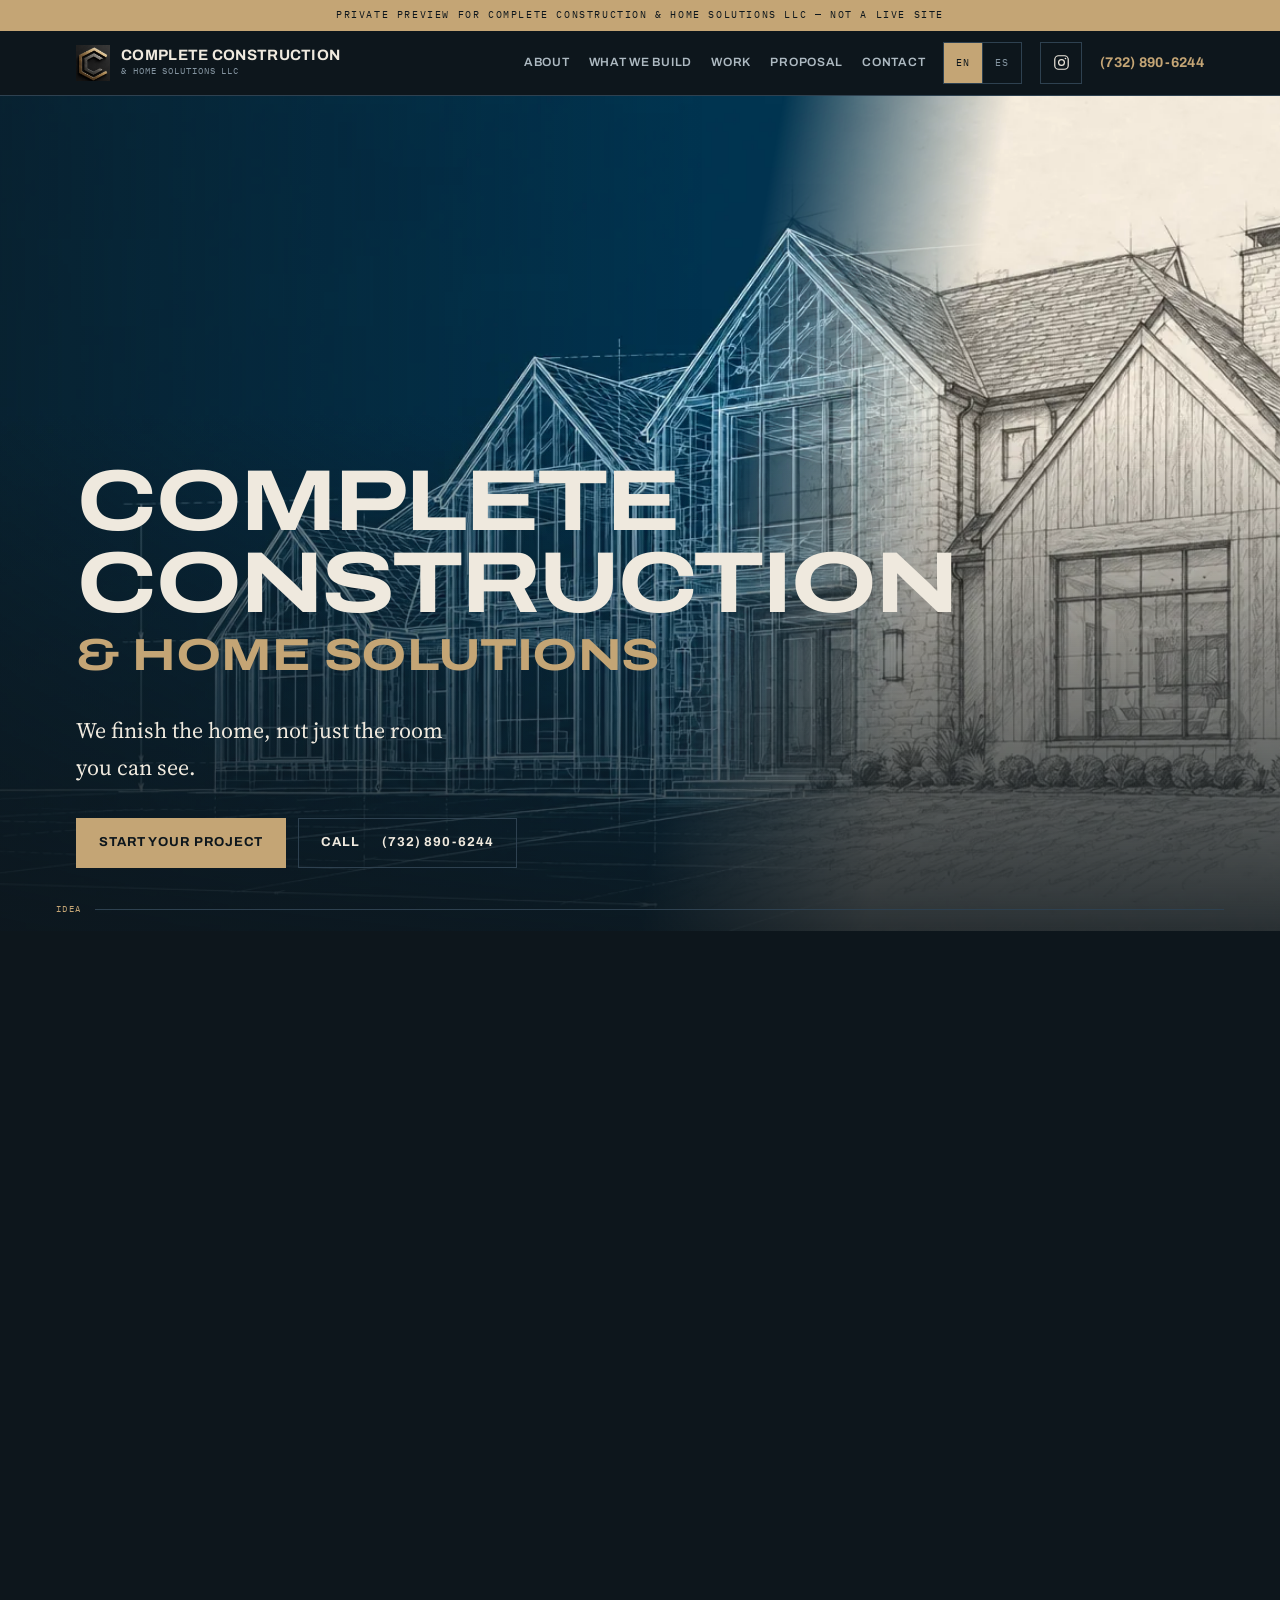
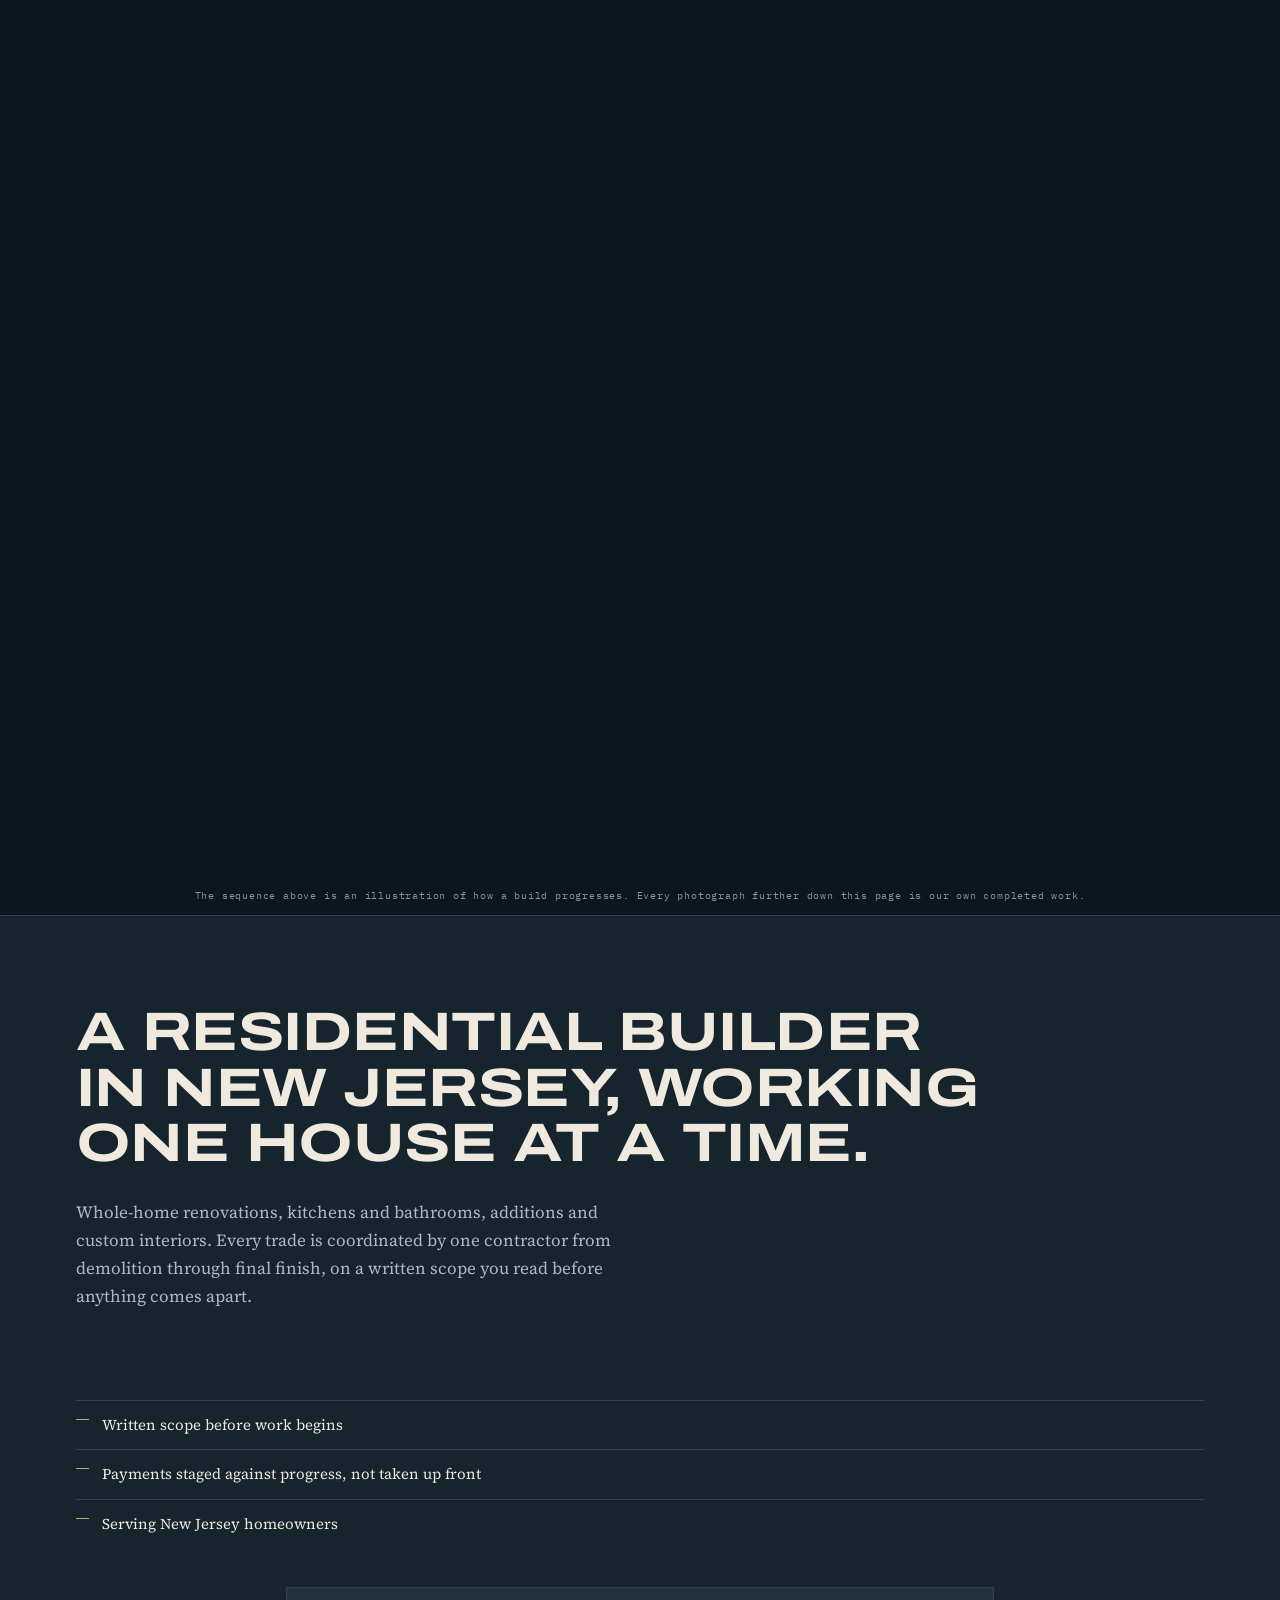
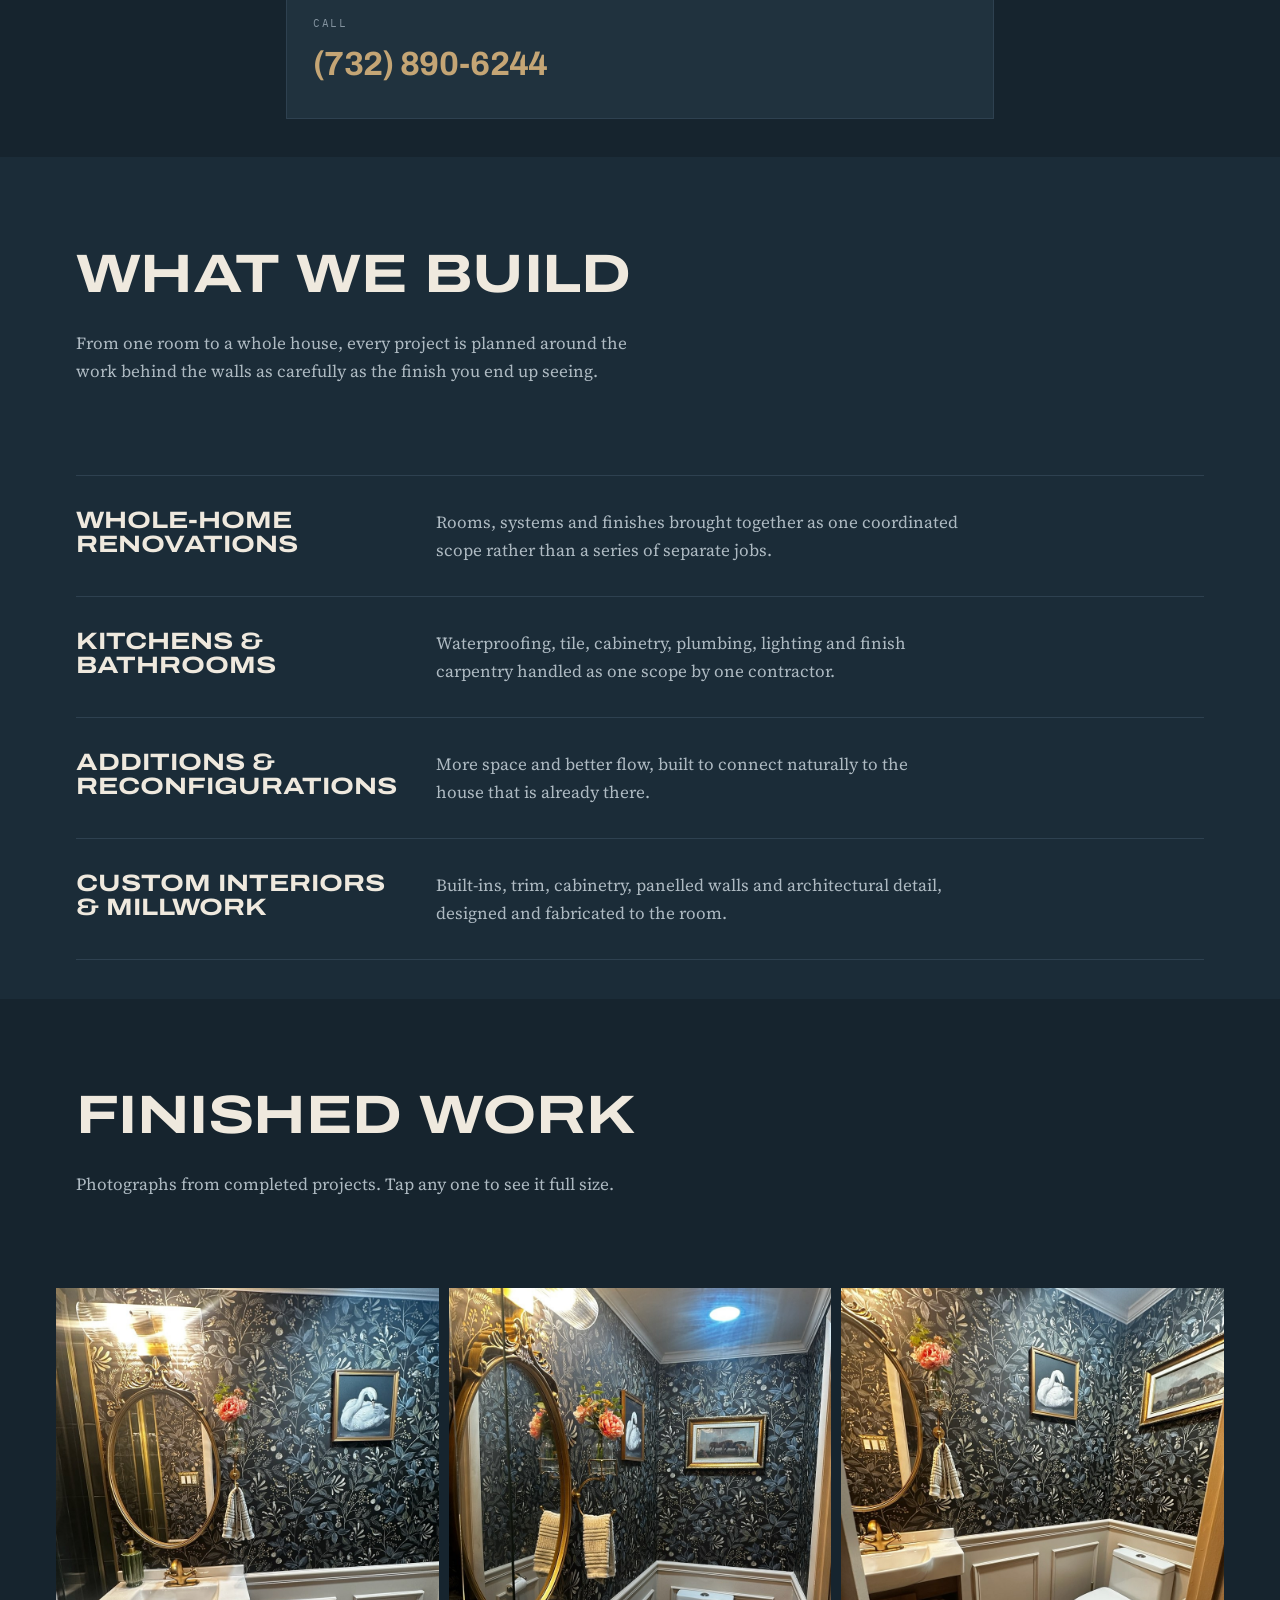
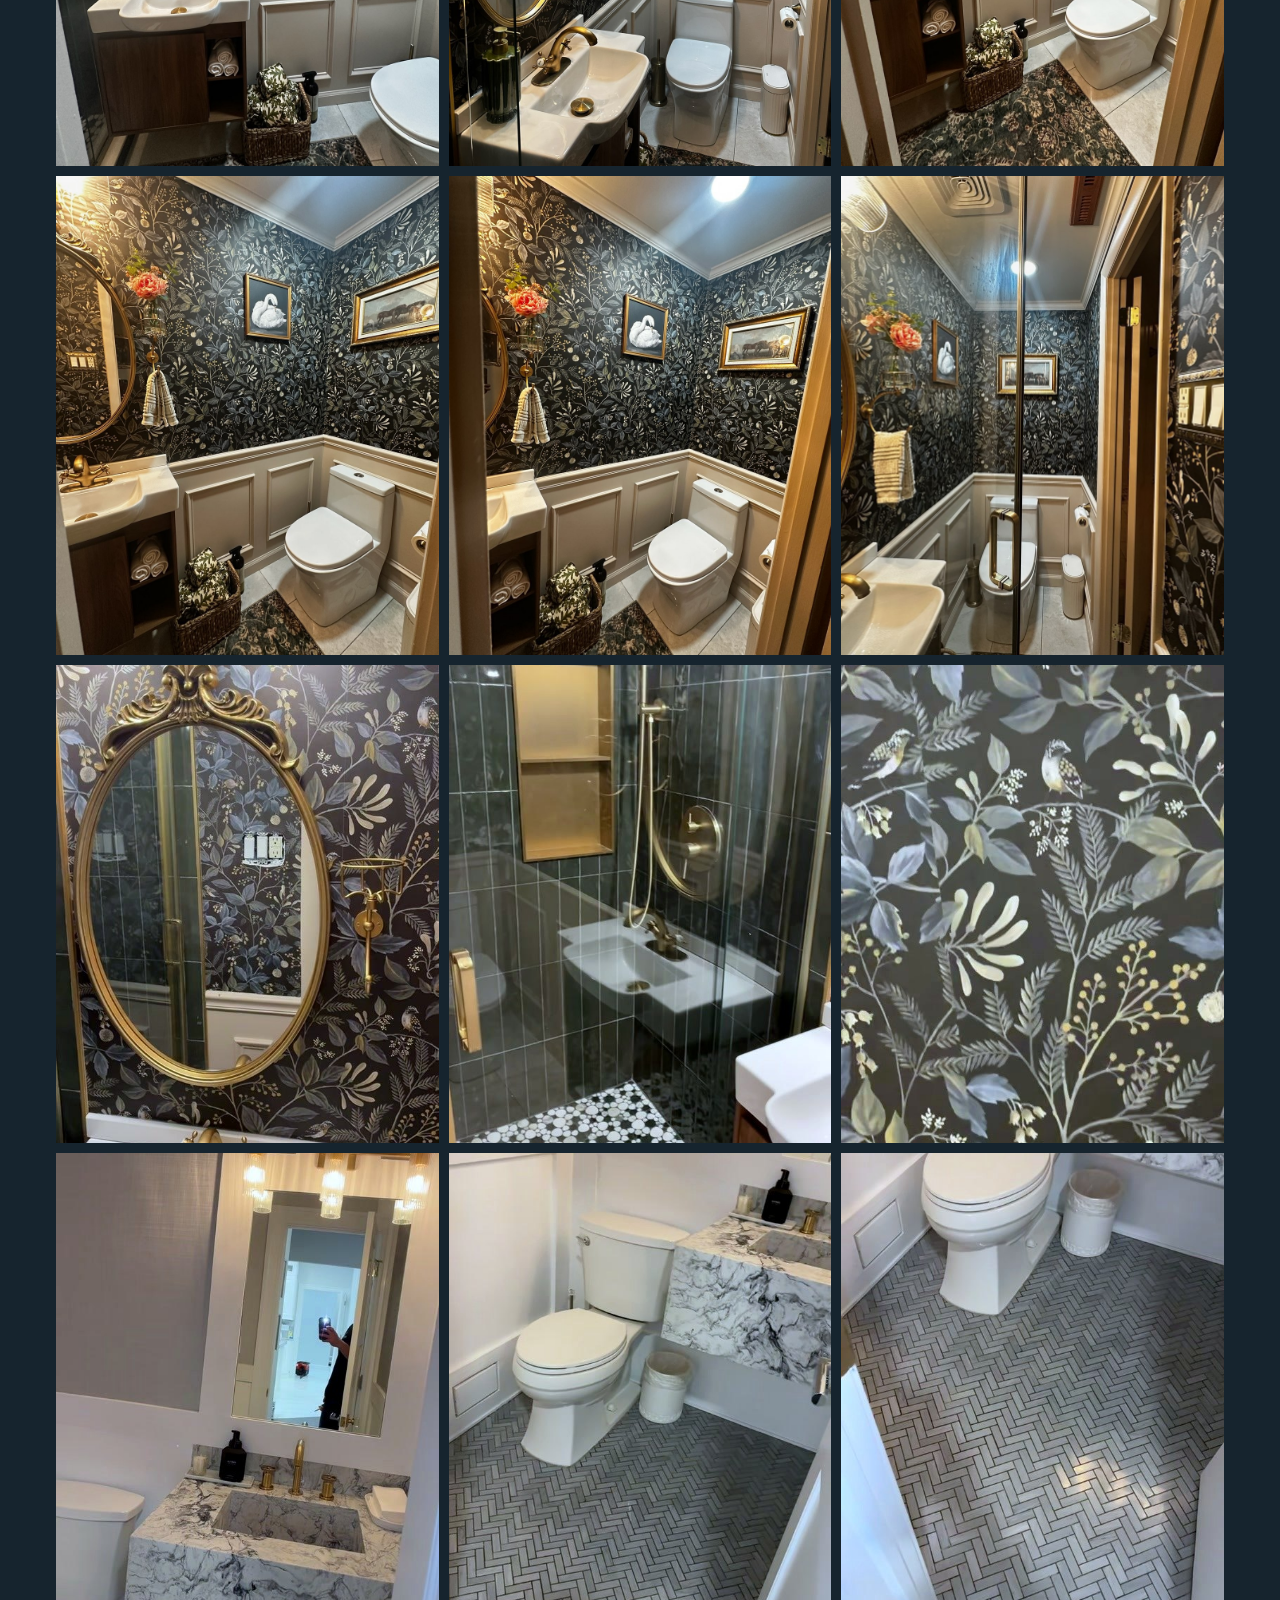
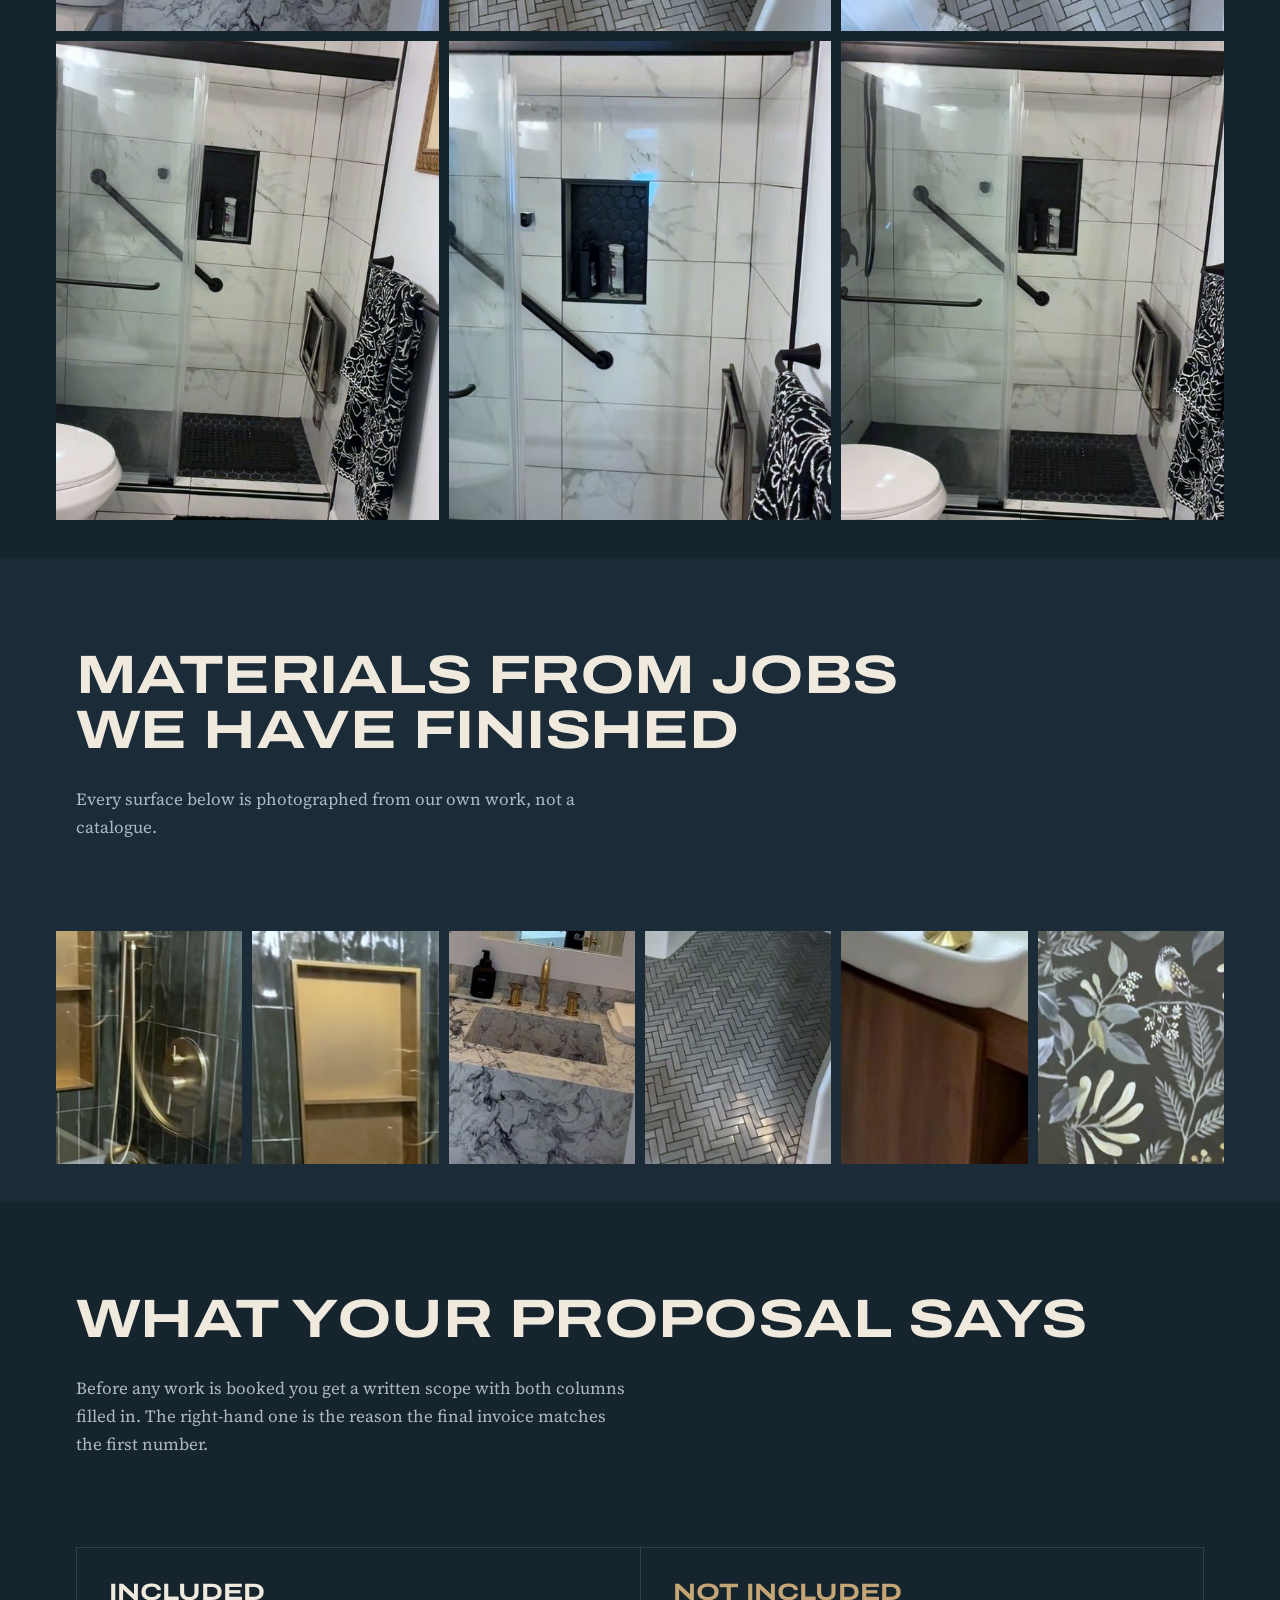
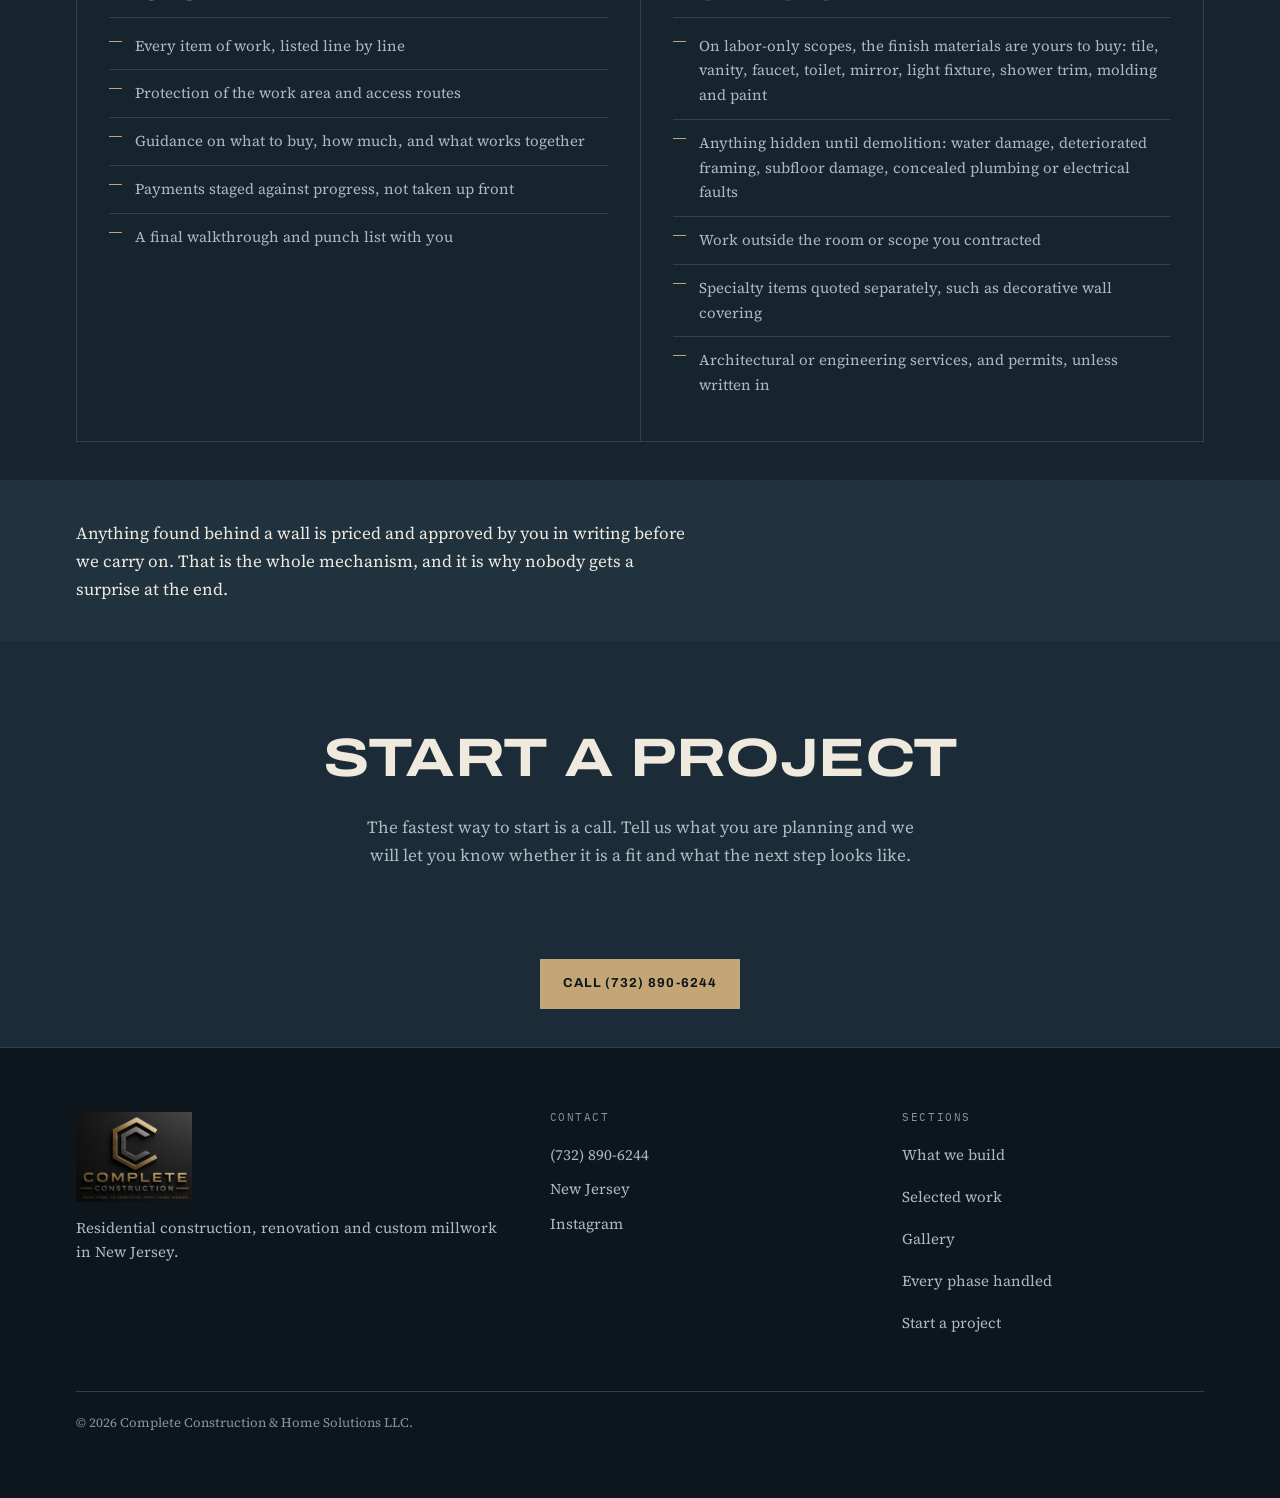
==== commit f1ecdc43: "Install the real hero frames Eight generated renders replace the placeholders. Identified by eye and" ====
--- a/index.html
+++ b/index.html
@@ -40,8 +40,12 @@
 <!-- The first frame of the sequence and the frame it resolves to. The
      finished frame is also what shows if JavaScript never runs, so it is
      worth the early fetch. -->
-<link rel="preload" as="image" href="images/hero/01-sketch.png" fetchpriority="high">
-<link rel="preload" as="image" href="images/hero/08-finished.png" fetchpriority="high">
+<link rel="preload" as="image" href="images/hero/01-sketch.webp"
+      imagesrcset="images/hero/01-sketch-sm.webp 768w, images/hero/01-sketch.webp 1344w"
+      imagesizes="100vw" fetchpriority="high">
+<link rel="preload" as="image" href="images/hero/08-finished.webp"
+      imagesrcset="images/hero/08-finished-sm.webp 768w, images/hero/08-finished.webp 1344w"
+      imagesizes="100vw" fetchpriority="high">
 <link rel="stylesheet" href="fonts/fonts.css">
 <link rel="stylesheet" href="assets/styles.css">
 
@@ -201,46 +205,92 @@
          aria-label="Concept sequence of one house: a pencil sketch becomes a blueprint, then an empty lot is built up through foundation, framing and cladding into a finished home at dusk.">
 
       <!-- 1. The idea. Always present; everything else lands on top of it. -->
-      <div class="hf hf-base" style="background-image:url('images/hero/01-sketch.png')"></div>
+      <div class="hf hf-base"><img class="hfi" alt="" decoding="async" width="1344" height="752"
+             srcset="images/hero/01-sketch-sm.webp 768w, images/hero/01-sketch.webp 1344w"
+             sizes="100vw" src="images/hero/01-sketch.webp"></div>
 
       <!-- 2. The plan. Wipes across with a soft edge, like a pen passing. -->
-      <div class="hf hf-wipe" data-step="1" style="background-image:url('images/hero/02-blueprint.png')"></div>
+      <div class="hf hf-wipe" data-step="1"><img class="hfi" alt="" decoding="async" width="1344" height="752"
+             srcset="images/hero/02-blueprint-sm.webp 768w, images/hero/02-blueprint.webp 1344w"
+             sizes="100vw" src="images/hero/02-blueprint.webp"></div>
 
       <!-- 3. The ground. Dissolves — plan giving way to real dirt. -->
-      <div class="hf hf-fade" data-step="2" style="background-image:url('images/hero/03-lot.png')"></div>
+      <div class="hf hf-fade" data-step="2"><img class="hfi" alt="" decoding="async" width="1344" height="752"
+             srcset="images/hero/03-lot-sm.webp 768w, images/hero/03-lot.webp 1344w"
+             sizes="100vw" src="images/hero/03-lot.webp"></div>
 
       <!-- 4-8. The build. Each stage lands in four slabs, bottom-up, so
            nothing ever arrives before the thing it rests on. --k is the
            slab's row; --b is its place in the landing order. -->
-      <div class="hf hf-slab" data-step="3" >
-        <span class="hb" style="--k:0;--b:3"><i style="background-image:url('images/hero/04-foundation.png')"></i></span>
-        <span class="hb" style="--k:1;--b:2"><i style="background-image:url('images/hero/04-foundation.png')"></i></span>
-        <span class="hb" style="--k:2;--b:1"><i style="background-image:url('images/hero/04-foundation.png')"></i></span>
-        <span class="hb" style="--k:3;--b:0"><i style="background-image:url('images/hero/04-foundation.png')"></i></span>
-      </div>
-      <div class="hf hf-slab" data-step="4" >
-        <span class="hb" style="--k:0;--b:3"><i style="background-image:url('images/hero/05-framing.png')"></i></span>
-        <span class="hb" style="--k:1;--b:2"><i style="background-image:url('images/hero/05-framing.png')"></i></span>
-        <span class="hb" style="--k:2;--b:1"><i style="background-image:url('images/hero/05-framing.png')"></i></span>
-        <span class="hb" style="--k:3;--b:0"><i style="background-image:url('images/hero/05-framing.png')"></i></span>
-      </div>
-      <div class="hf hf-slab" data-step="5" >
-        <span class="hb" style="--k:0;--b:3"><i style="background-image:url('images/hero/06-enclosure.png')"></i></span>
-        <span class="hb" style="--k:1;--b:2"><i style="background-image:url('images/hero/06-enclosure.png')"></i></span>
-        <span class="hb" style="--k:2;--b:1"><i style="background-image:url('images/hero/06-enclosure.png')"></i></span>
-        <span class="hb" style="--k:3;--b:0"><i style="background-image:url('images/hero/06-enclosure.png')"></i></span>
-      </div>
-      <div class="hf hf-slab" data-step="6" >
-        <span class="hb" style="--k:0;--b:3"><i style="background-image:url('images/hero/07-clad.png')"></i></span>
-        <span class="hb" style="--k:1;--b:2"><i style="background-image:url('images/hero/07-clad.png')"></i></span>
-        <span class="hb" style="--k:2;--b:1"><i style="background-image:url('images/hero/07-clad.png')"></i></span>
-        <span class="hb" style="--k:3;--b:0"><i style="background-image:url('images/hero/07-clad.png')"></i></span>
-      </div>
-      <div class="hf hf-slab" data-step="7" >
-        <span class="hb" style="--k:0;--b:3"><i style="background-image:url('images/hero/08-finished.png')"></i></span>
-        <span class="hb" style="--k:1;--b:2"><i style="background-image:url('images/hero/08-finished.png')"></i></span>
-        <span class="hb" style="--k:2;--b:1"><i style="background-image:url('images/hero/08-finished.png')"></i></span>
-        <span class="hb" style="--k:3;--b:0"><i style="background-image:url('images/hero/08-finished.png')"></i></span>
+      <div class="hf hf-slab" data-step="3">
+        <span class="hb" style="--k:0;--b:3"><img class="hbi" alt="" decoding="async" width="1344" height="752"
+             srcset="images/hero/04-foundation-sm.webp 768w, images/hero/04-foundation.webp 1344w"
+             sizes="100vw" src="images/hero/04-foundation.webp"></span>
+        <span class="hb" style="--k:1;--b:2"><img class="hbi" alt="" decoding="async" width="1344" height="752"
+             srcset="images/hero/04-foundation-sm.webp 768w, images/hero/04-foundation.webp 1344w"
+             sizes="100vw" src="images/hero/04-foundation.webp"></span>
+        <span class="hb" style="--k:2;--b:1"><img class="hbi" alt="" decoding="async" width="1344" height="752"
+             srcset="images/hero/04-foundation-sm.webp 768w, images/hero/04-foundation.webp 1344w"
+             sizes="100vw" src="images/hero/04-foundation.webp"></span>
+        <span class="hb" style="--k:3;--b:0"><img class="hbi" alt="" decoding="async" width="1344" height="752"
+             srcset="images/hero/04-foundation-sm.webp 768w, images/hero/04-foundation.webp 1344w"
+             sizes="100vw" src="images/hero/04-foundation.webp"></span>
+      </div>
+      <div class="hf hf-slab" data-step="4">
+        <span class="hb" style="--k:0;--b:3"><img class="hbi" alt="" decoding="async" width="1344" height="752"
+             srcset="images/hero/05-framing-sm.webp 768w, images/hero/05-framing.webp 1344w"
+             sizes="100vw" src="images/hero/05-framing.webp"></span>
+        <span class="hb" style="--k:1;--b:2"><img class="hbi" alt="" decoding="async" width="1344" height="752"
+             srcset="images/hero/05-framing-sm.webp 768w, images/hero/05-framing.webp 1344w"
+             sizes="100vw" src="images/hero/05-framing.webp"></span>
+        <span class="hb" style="--k:2;--b:1"><img class="hbi" alt="" decoding="async" width="1344" height="752"
+             srcset="images/hero/05-framing-sm.webp 768w, images/hero/05-framing.webp 1344w"
+             sizes="100vw" src="images/hero/05-framing.webp"></span>
+        <span class="hb" style="--k:3;--b:0"><img class="hbi" alt="" decoding="async" width="1344" height="752"
+             srcset="images/hero/05-framing-sm.webp 768w, images/hero/05-framing.webp 1344w"
+             sizes="100vw" src="images/hero/05-framing.webp"></span>
+      </div>
+      <div class="hf hf-slab" data-step="5">
+        <span class="hb" style="--k:0;--b:3"><img class="hbi" alt="" decoding="async" width="1344" height="752"
+             srcset="images/hero/06-enclosure-sm.webp 768w, images/hero/06-enclosure.webp 1344w"
+             sizes="100vw" src="images/hero/06-enclosure.webp"></span>
+        <span class="hb" style="--k:1;--b:2"><img class="hbi" alt="" decoding="async" width="1344" height="752"
+             srcset="images/hero/06-enclosure-sm.webp 768w, images/hero/06-enclosure.webp 1344w"
+             sizes="100vw" src="images/hero/06-enclosure.webp"></span>
+        <span class="hb" style="--k:2;--b:1"><img class="hbi" alt="" decoding="async" width="1344" height="752"
+             srcset="images/hero/06-enclosure-sm.webp 768w, images/hero/06-enclosure.webp 1344w"
+             sizes="100vw" src="images/hero/06-enclosure.webp"></span>
+        <span class="hb" style="--k:3;--b:0"><img class="hbi" alt="" decoding="async" width="1344" height="752"
+             srcset="images/hero/06-enclosure-sm.webp 768w, images/hero/06-enclosure.webp 1344w"
+             sizes="100vw" src="images/hero/06-enclosure.webp"></span>
+      </div>
+      <div class="hf hf-slab" data-step="6">
+        <span class="hb" style="--k:0;--b:3"><img class="hbi" alt="" decoding="async" width="1344" height="752"
+             srcset="images/hero/07-clad-sm.webp 768w, images/hero/07-clad.webp 1344w"
+             sizes="100vw" src="images/hero/07-clad.webp"></span>
+        <span class="hb" style="--k:1;--b:2"><img class="hbi" alt="" decoding="async" width="1344" height="752"
+             srcset="images/hero/07-clad-sm.webp 768w, images/hero/07-clad.webp 1344w"
+             sizes="100vw" src="images/hero/07-clad.webp"></span>
+        <span class="hb" style="--k:2;--b:1"><img class="hbi" alt="" decoding="async" width="1344" height="752"
+             srcset="images/hero/07-clad-sm.webp 768w, images/hero/07-clad.webp 1344w"
+             sizes="100vw" src="images/hero/07-clad.webp"></span>
+        <span class="hb" style="--k:3;--b:0"><img class="hbi" alt="" decoding="async" width="1344" height="752"
+             srcset="images/hero/07-clad-sm.webp 768w, images/hero/07-clad.webp 1344w"
+             sizes="100vw" src="images/hero/07-clad.webp"></span>
+      </div>
+      <div class="hf hf-slab" data-step="7">
+        <span class="hb" style="--k:0;--b:3"><img class="hbi" alt="" decoding="async" width="1344" height="752"
+             srcset="images/hero/08-finished-sm.webp 768w, images/hero/08-finished.webp 1344w"
+             sizes="100vw" src="images/hero/08-finished.webp"></span>
+        <span class="hb" style="--k:1;--b:2"><img class="hbi" alt="" decoding="async" width="1344" height="752"
+             srcset="images/hero/08-finished-sm.webp 768w, images/hero/08-finished.webp 1344w"
+             sizes="100vw" src="images/hero/08-finished.webp"></span>
+        <span class="hb" style="--k:2;--b:1"><img class="hbi" alt="" decoding="async" width="1344" height="752"
+             srcset="images/hero/08-finished-sm.webp 768w, images/hero/08-finished.webp 1344w"
+             sizes="100vw" src="images/hero/08-finished.webp"></span>
+        <span class="hb" style="--k:3;--b:0"><img class="hbi" alt="" decoding="async" width="1344" height="752"
+             srcset="images/hero/08-finished-sm.webp 768w, images/hero/08-finished.webp 1344w"
+             sizes="100vw" src="images/hero/08-finished.webp"></span>
       </div>
 
       <div class="hero-veil" aria-hidden="true"></div>
--- a/assets/styles.css
+++ b/assets/styles.css
@@ -310,15 +310,14 @@
 
 .hero-stage { position: absolute; inset: 0; }
 
-/* The picture itself is set inline on each layer, not through a custom
-   property: a url() inside a custom property resolves against the
-   stylesheet's own URL, which silently turned every frame into a request
-   for assets/images/hero/. */
-.hf {
+/* Each layer carries a real <img> rather than a CSS background, so srcset
+   picks the right size per screen. A phone has no use for a 1344px frame and
+   the sequence holds eight of them at once. */
+.hf { position: absolute; inset: 0; }
+.hfi {
   position: absolute; inset: 0;
-  background-size: cover;
-  background-position: center;
-  background-repeat: no-repeat;
+  width: 100%; height: 100%;
+  object-fit: cover; object-position: center;
 }
 
 /* Step 1 — the plan wipes across the sketch with a feathered edge, so the
@@ -338,7 +337,7 @@
    clipped slot and slides into it from above. Slots are cut across the whole
    frame, but sky and ground are identical between stages, so the only place
    anything appears to move is the house. */
-.hf-slab { background-image: none; }  /* the slabs carry it */
+.hf-slab { /* nothing of its own — the slabs carry the picture */ }
 
 .hf-slab .hb {
   position: absolute;
@@ -348,18 +347,17 @@
   overflow: hidden;
   display: block;
 }
-.hf-slab .hb i {
+.hf-slab .hb .hbi {
   position: absolute;
   left: 0; width: 100%;
-  height: 400%;                  /* == full stage height */
+  height: 400%;                  /* == the full stage height */
+  max-width: none;
   top: calc(var(--k) * -100%);
   display: block;
-  background-size: cover;
-  background-position: center;
-  background-repeat: no-repeat;
+  object-fit: cover; object-position: center;
   will-change: transform;
 }
-.seq-on .hf-slab .hb i {
+.seq-on .hf-slab .hb .hbi {
   --t: 0;
   transform: translate3d(0, calc((1 - var(--t)) * -3.6vh), 0);
   opacity: clamp(0, calc(var(--t) * 2.4), 1);
@@ -431,7 +429,7 @@
   .seq-on .hero-pin { position: relative; }
   .seq-on .hf-wipe { -webkit-mask-image: none; mask-image: none; }
   .seq-on .hf-fade { opacity: 1; }
-  .seq-on .hf-slab .hb i { transform: none; opacity: 1; }
+  .seq-on .hf-slab .hb .hbi { transform: none; opacity: 1; }
   .seq-on .hero-meter { display: none; }
   .hero-copy { opacity: 1 !important; }
 }
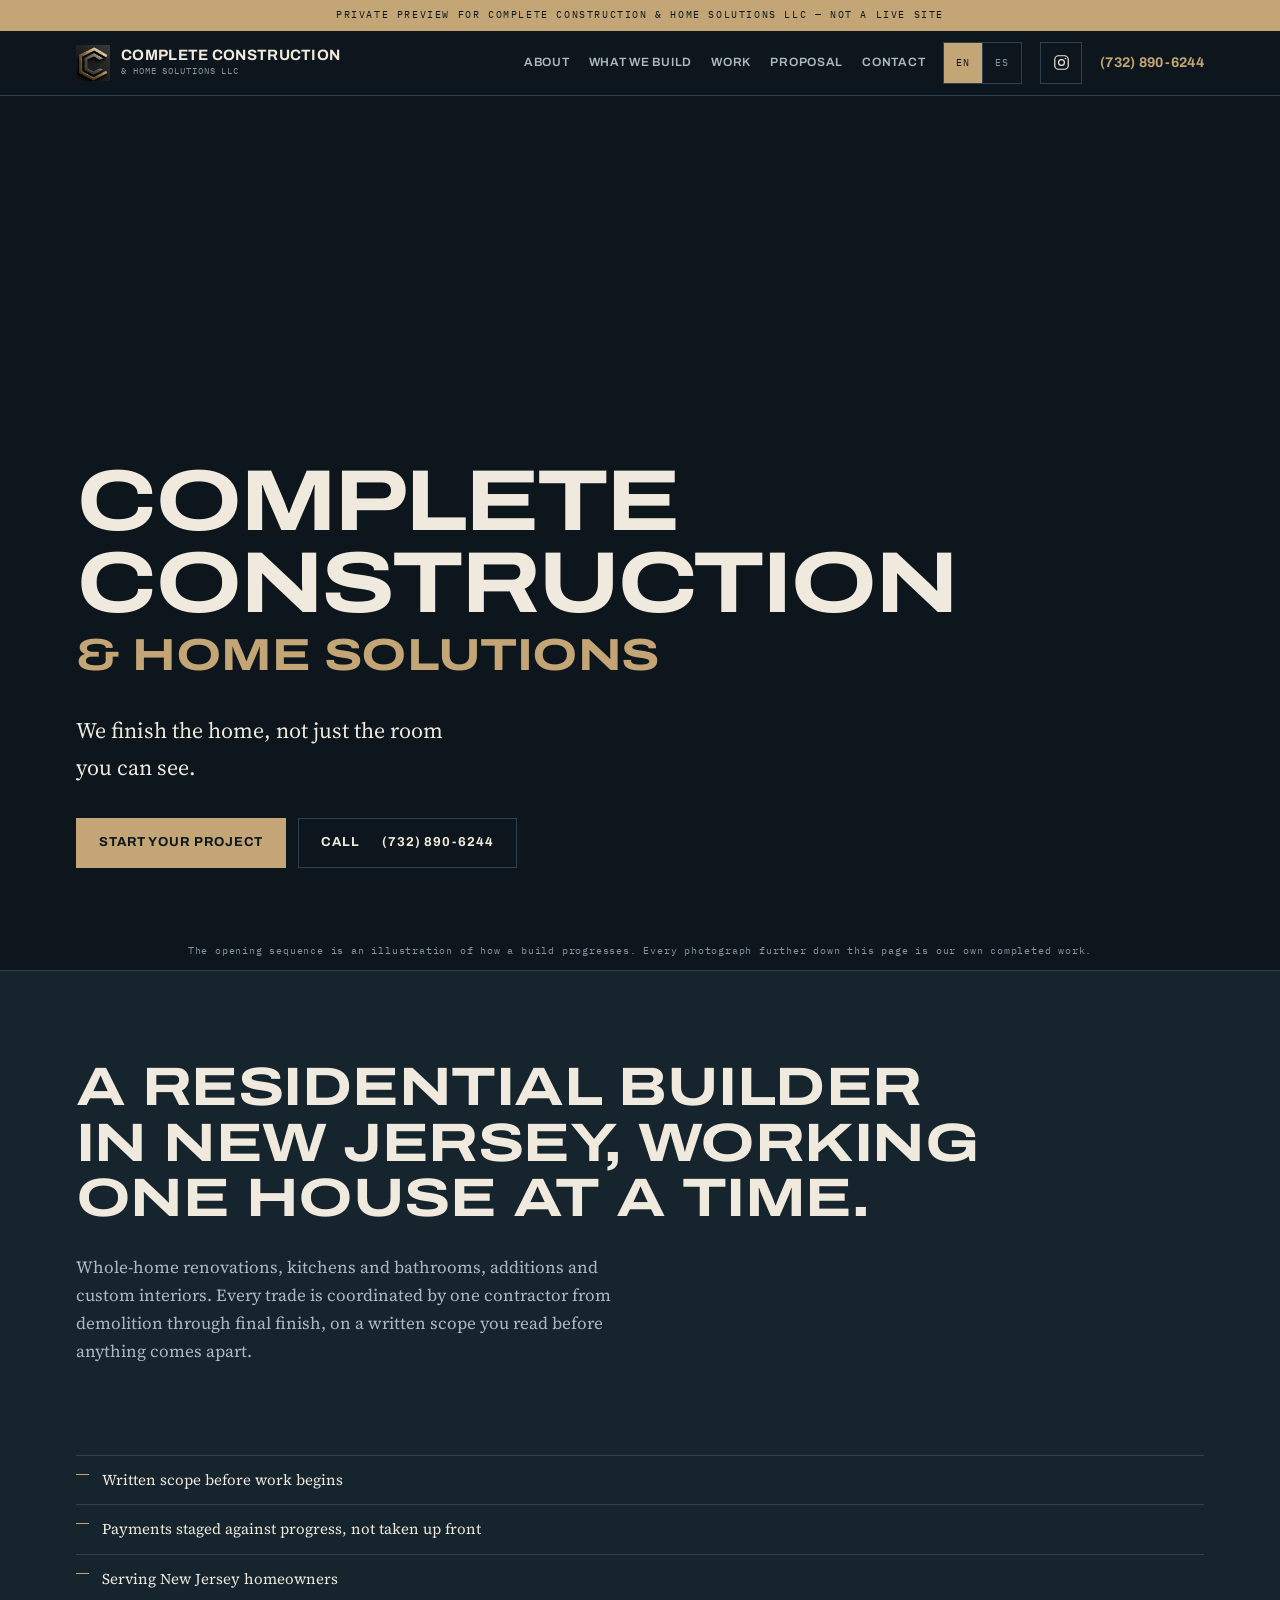
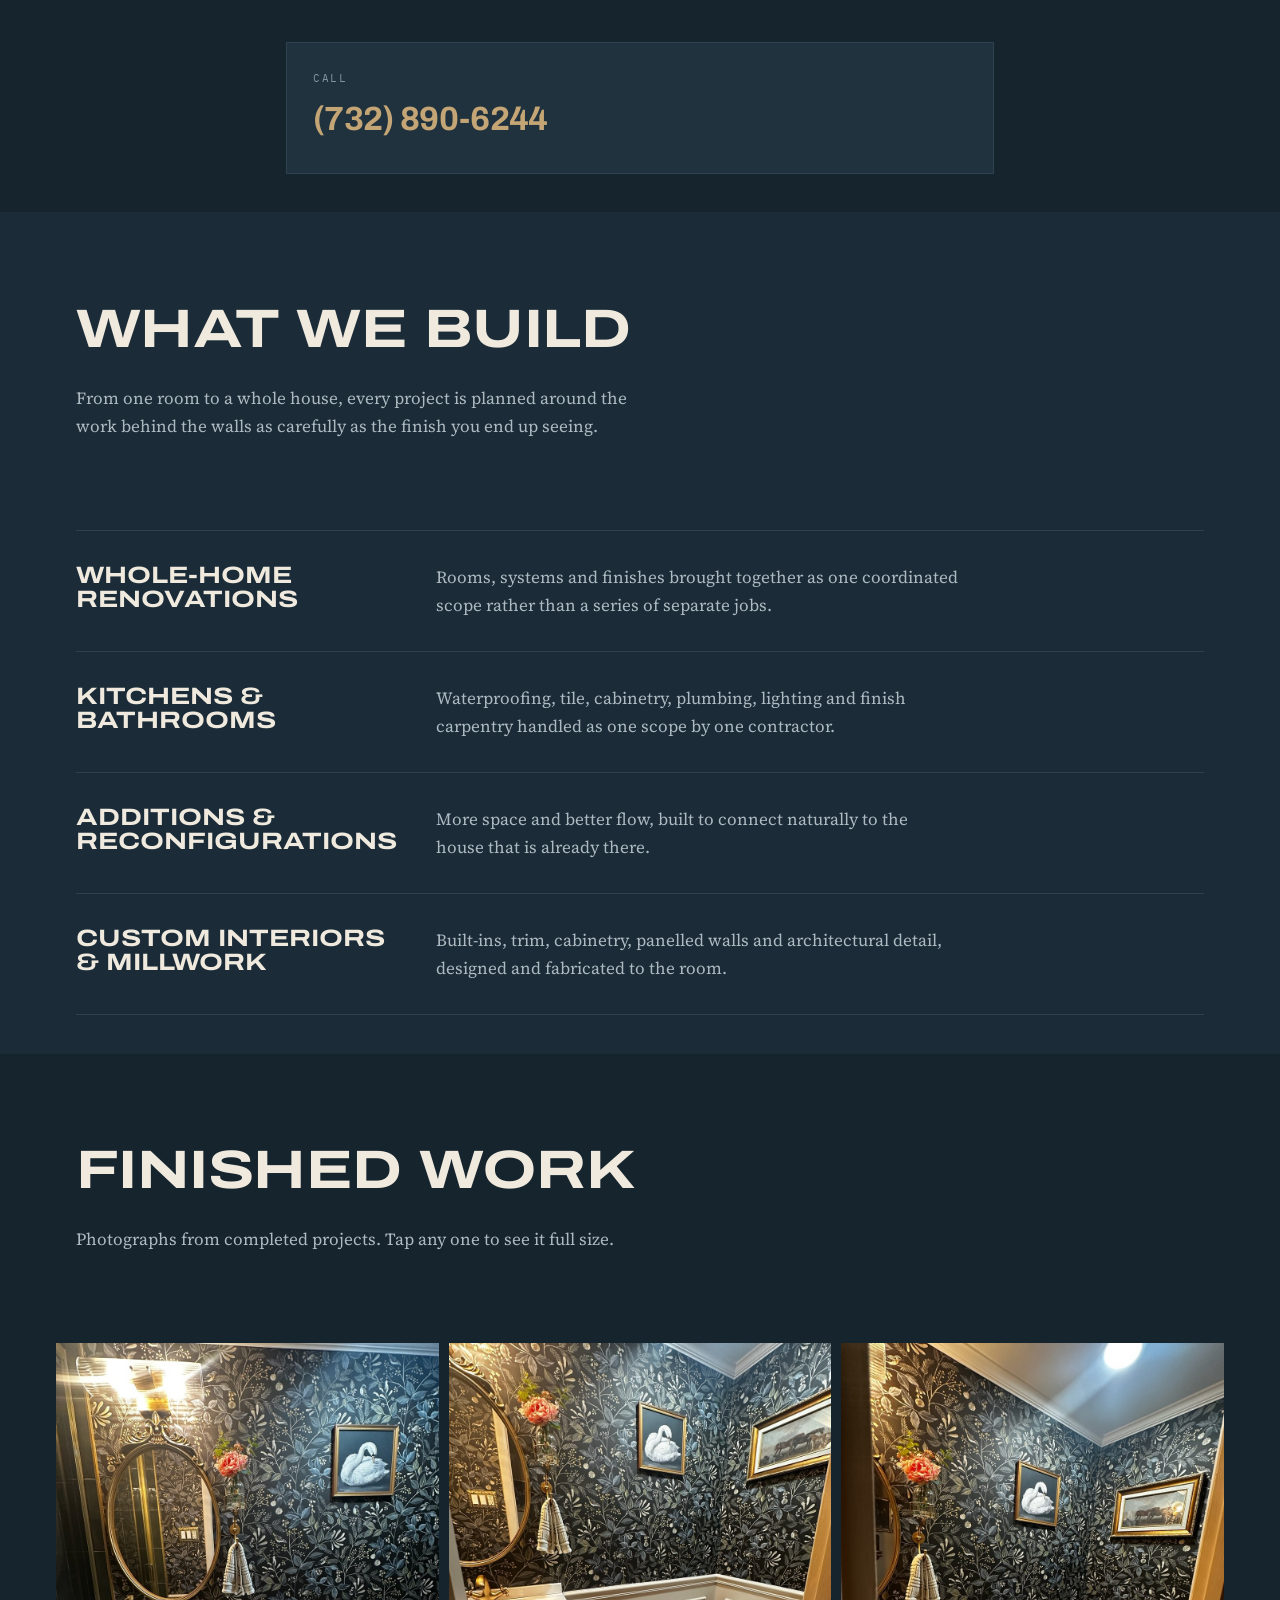
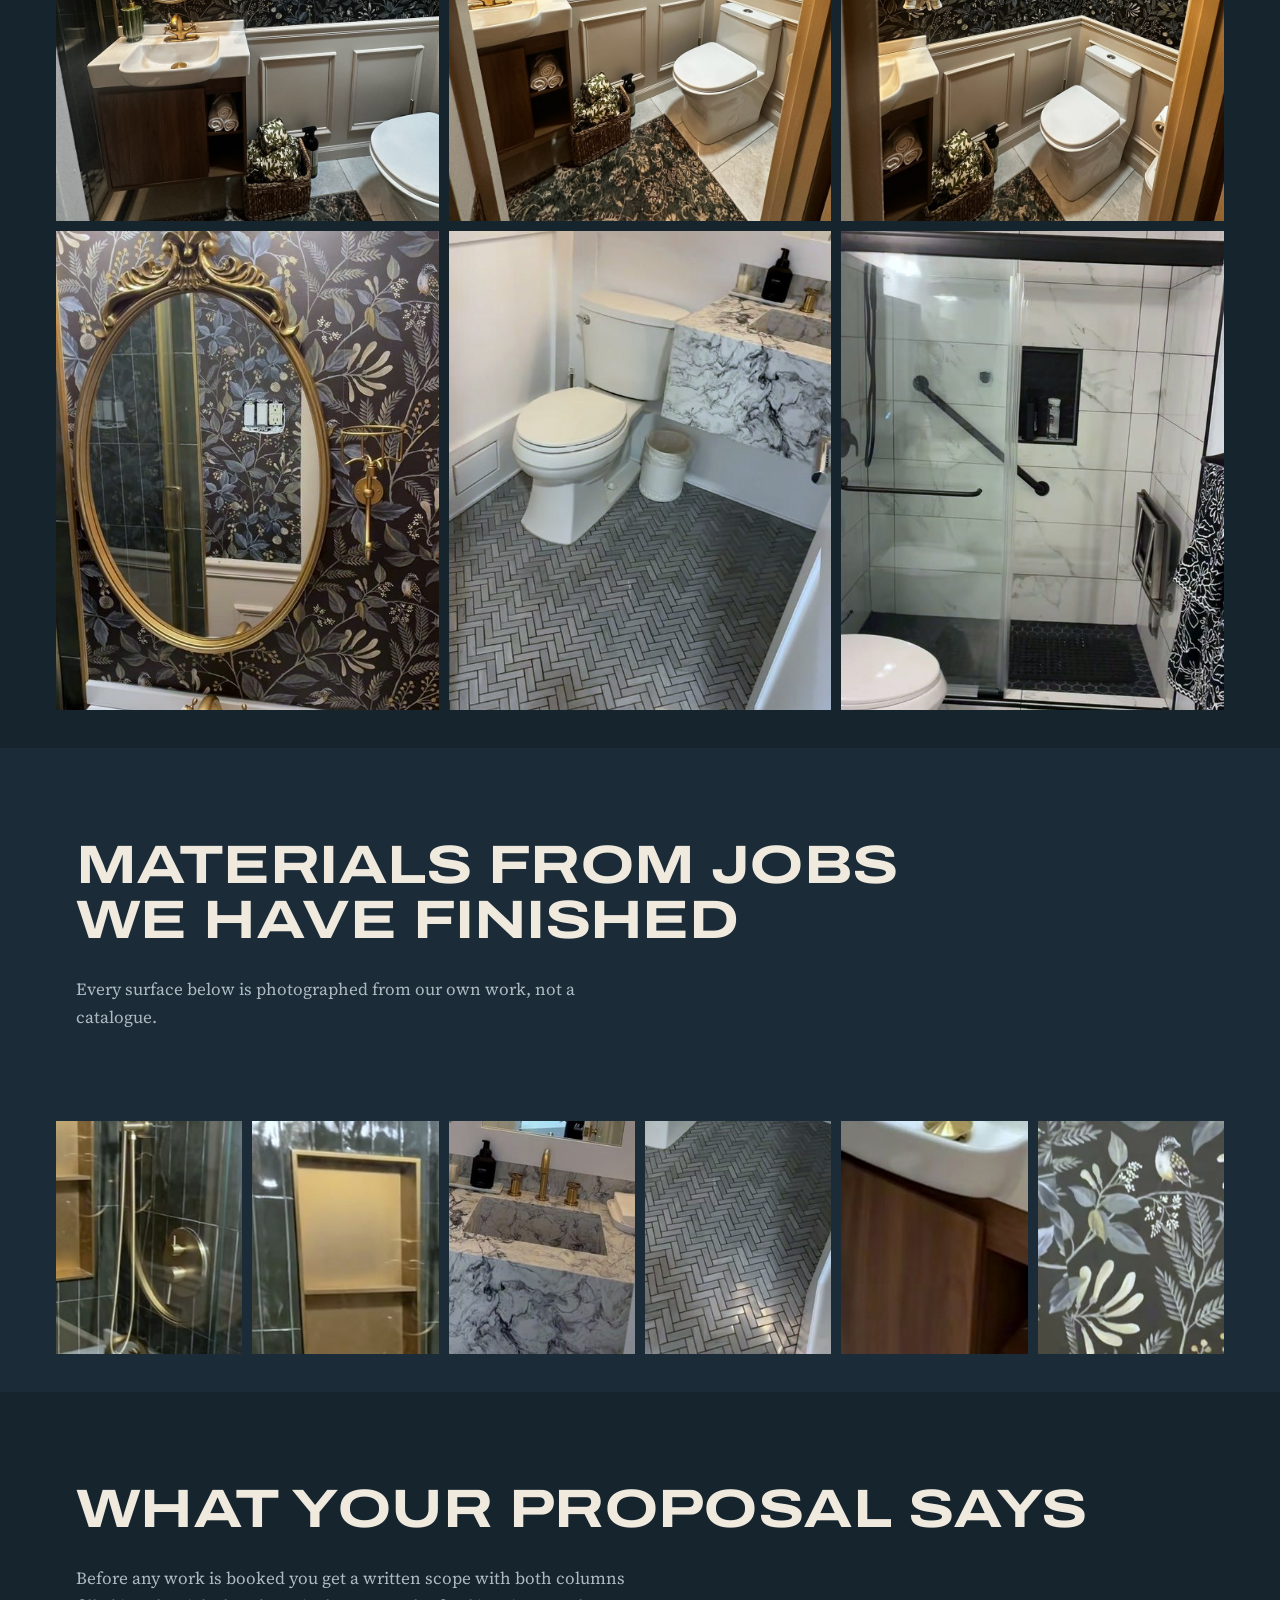
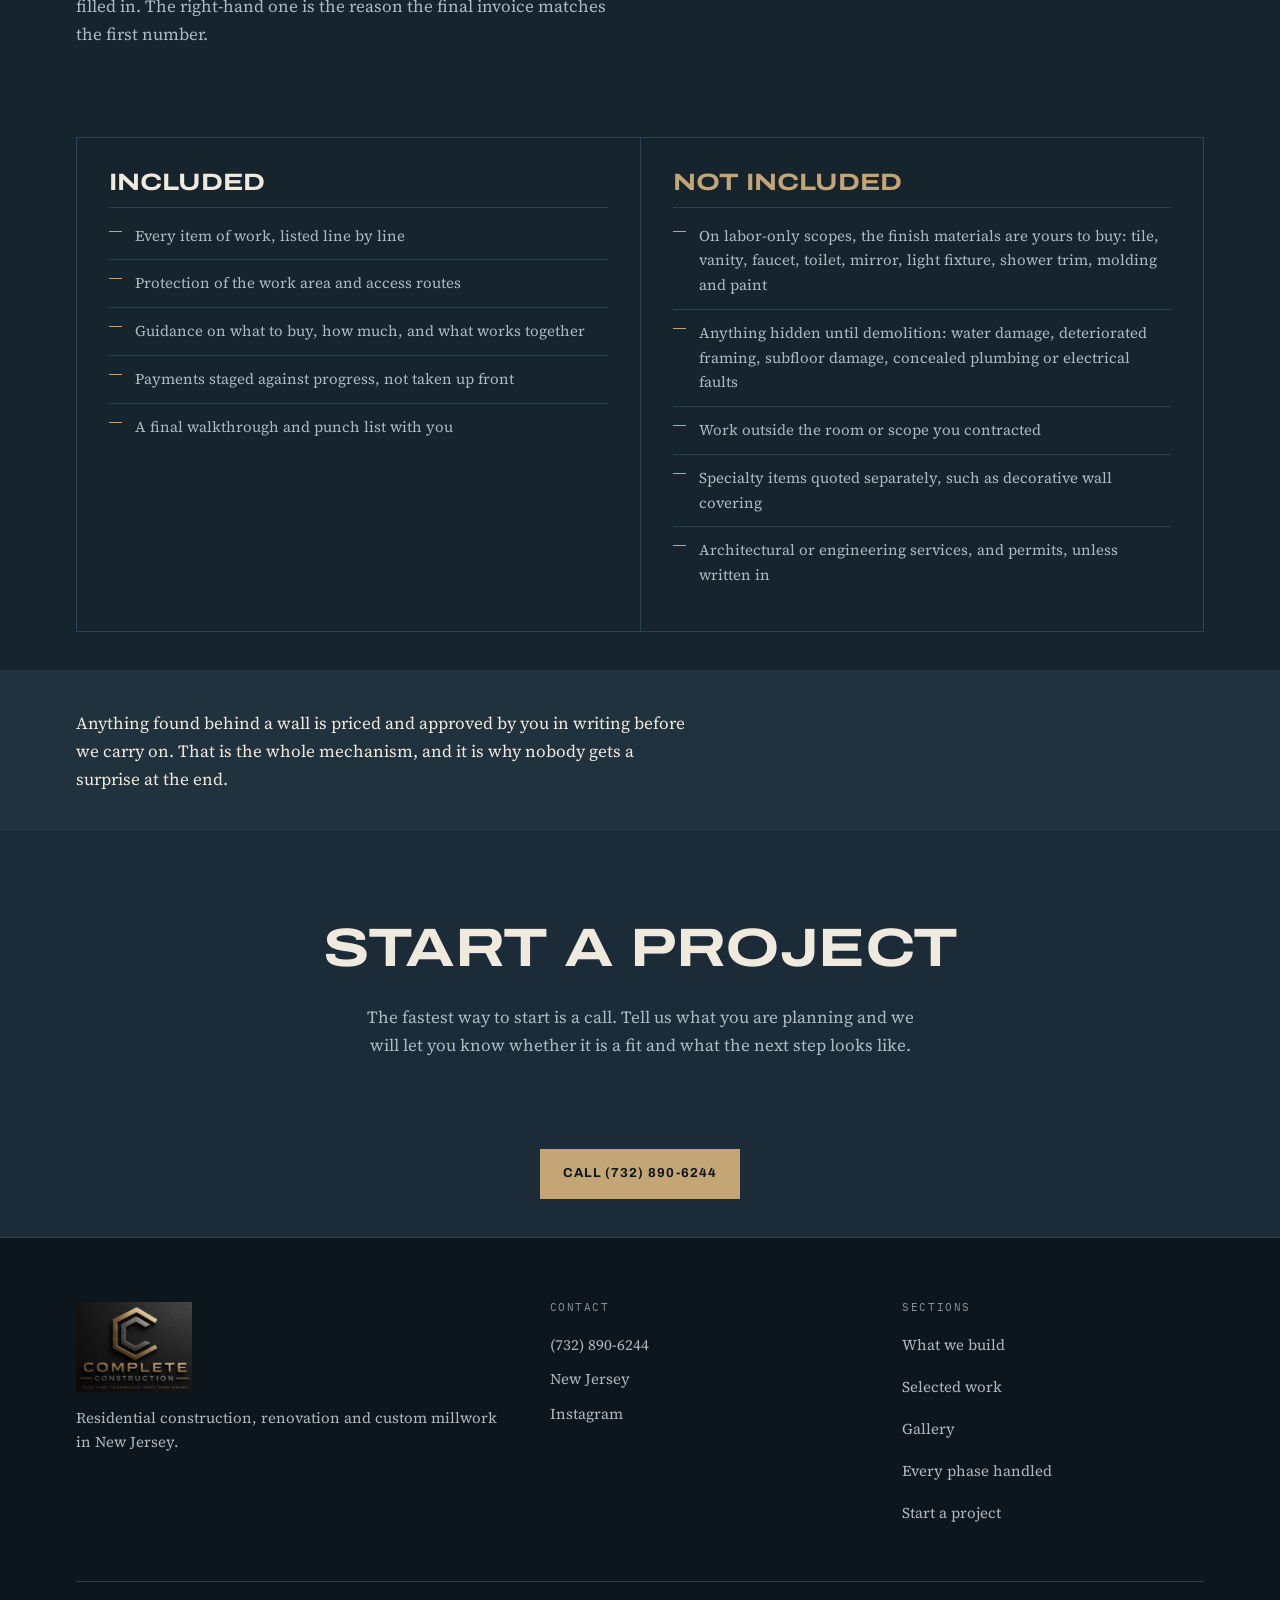
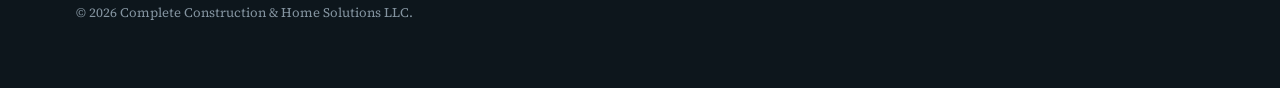
==== commit 02c3bd5b: "Replace the hero sequence with a single video Removes images/hero entirely: eight generated stills a" ====
--- a/index.html
+++ b/index.html
@@ -40,12 +40,7 @@
 <!-- The first frame of the sequence and the frame it resolves to. The
      finished frame is also what shows if JavaScript never runs, so it is
      worth the early fetch. -->
-<link rel="preload" as="image" href="images/hero/01-sketch.webp"
-      imagesrcset="images/hero/01-sketch-sm.webp 768w, images/hero/01-sketch.webp 1344w"
-      imagesizes="100vw" fetchpriority="high">
-<link rel="preload" as="image" href="images/hero/08-finished.webp"
-      imagesrcset="images/hero/08-finished-sm.webp 768w, images/hero/08-finished.webp 1344w"
-      imagesizes="100vw" fetchpriority="high">
+<link rel="preload" as="video" href="video/hero.mp4" type="video/mp4" fetchpriority="high">
 <link rel="stylesheet" href="fonts/fonts.css">
 <link rel="stylesheet" href="assets/styles.css">
 
@@ -193,106 +188,32 @@
      work. They are labelled as such below and must never move into the
      portfolio or the gallery.
      ====================================================================== -->
+<!-- ======================================================================
+     HERO
+
+     One video: the build, sketch through to the lit dusk exterior.
+
+     THE DEFAULT STATE IS THE POSTER FRAME. The video autoplays muted on
+     load, plays once, and holds on its last frame. It never loops - a
+     build that restarts every ten seconds reads as a glitch and throws
+     away the finished-home ending.
+
+     If the video cannot play at all - no file yet, a codec the browser
+     refuses, autoplay blocked, JavaScript off, reduced motion - the
+     poster frame shows instead and the name still sits over it. The
+     fail state is a good still, never a blank box.
+     ====================================================================== -->
 <section class="hero" id="hero" aria-labelledby="hero-h">
   <div class="hero-pin">
 
-    <!-- data-alt-* rather than data-en/data-es: the language switch writes
-         textContent, which on this element would delete every layer inside
-         it. These set aria-label instead. -->
-    <div class="hero-stage" role="img"
-         data-alt-en="Concept sequence of one house: a pencil sketch becomes a blueprint, then an empty lot is built up through foundation, framing and cladding into a finished home at dusk."
-         data-alt-es="Secuencia conceptual de una casa: un boceto a lápiz se convierte en plano, y luego un terreno vacío se construye desde cimientos, estructura y recubrimiento hasta una casa terminada al anochecer."
-         aria-label="Concept sequence of one house: a pencil sketch becomes a blueprint, then an empty lot is built up through foundation, framing and cladding into a finished home at dusk.">
-
-      <!-- 1. The idea. Always present; everything else lands on top of it. -->
-      <div class="hf hf-base"><img class="hfi" alt="" decoding="async" width="1344" height="752"
-             srcset="images/hero/01-sketch-sm.webp 768w, images/hero/01-sketch.webp 1344w"
-             sizes="100vw" src="images/hero/01-sketch.webp"></div>
-
-      <!-- 2. The plan. Wipes across with a soft edge, like a pen passing. -->
-      <div class="hf hf-wipe" data-step="1"><img class="hfi" alt="" decoding="async" width="1344" height="752"
-             srcset="images/hero/02-blueprint-sm.webp 768w, images/hero/02-blueprint.webp 1344w"
-             sizes="100vw" src="images/hero/02-blueprint.webp"></div>
-
-      <!-- 3. The ground. Dissolves — plan giving way to real dirt. -->
-      <div class="hf hf-fade" data-step="2"><img class="hfi" alt="" decoding="async" width="1344" height="752"
-             srcset="images/hero/03-lot-sm.webp 768w, images/hero/03-lot.webp 1344w"
-             sizes="100vw" src="images/hero/03-lot.webp"></div>
-
-      <!-- 4-8. The build. Each stage lands in four slabs, bottom-up, so
-           nothing ever arrives before the thing it rests on. --k is the
-           slab's row; --b is its place in the landing order. -->
-      <div class="hf hf-slab" data-step="3">
-        <span class="hb" style="--k:0;--b:3"><img class="hbi" alt="" decoding="async" width="1344" height="752"
-             srcset="images/hero/04-foundation-sm.webp 768w, images/hero/04-foundation.webp 1344w"
-             sizes="100vw" src="images/hero/04-foundation.webp"></span>
-        <span class="hb" style="--k:1;--b:2"><img class="hbi" alt="" decoding="async" width="1344" height="752"
-             srcset="images/hero/04-foundation-sm.webp 768w, images/hero/04-foundation.webp 1344w"
-             sizes="100vw" src="images/hero/04-foundation.webp"></span>
-        <span class="hb" style="--k:2;--b:1"><img class="hbi" alt="" decoding="async" width="1344" height="752"
-             srcset="images/hero/04-foundation-sm.webp 768w, images/hero/04-foundation.webp 1344w"
-             sizes="100vw" src="images/hero/04-foundation.webp"></span>
-        <span class="hb" style="--k:3;--b:0"><img class="hbi" alt="" decoding="async" width="1344" height="752"
-             srcset="images/hero/04-foundation-sm.webp 768w, images/hero/04-foundation.webp 1344w"
-             sizes="100vw" src="images/hero/04-foundation.webp"></span>
-      </div>
-      <div class="hf hf-slab" data-step="4">
-        <span class="hb" style="--k:0;--b:3"><img class="hbi" alt="" decoding="async" width="1344" height="752"
-             srcset="images/hero/05-framing-sm.webp 768w, images/hero/05-framing.webp 1344w"
-             sizes="100vw" src="images/hero/05-framing.webp"></span>
-        <span class="hb" style="--k:1;--b:2"><img class="hbi" alt="" decoding="async" width="1344" height="752"
-             srcset="images/hero/05-framing-sm.webp 768w, images/hero/05-framing.webp 1344w"
-             sizes="100vw" src="images/hero/05-framing.webp"></span>
-        <span class="hb" style="--k:2;--b:1"><img class="hbi" alt="" decoding="async" width="1344" height="752"
-             srcset="images/hero/05-framing-sm.webp 768w, images/hero/05-framing.webp 1344w"
-             sizes="100vw" src="images/hero/05-framing.webp"></span>
-        <span class="hb" style="--k:3;--b:0"><img class="hbi" alt="" decoding="async" width="1344" height="752"
-             srcset="images/hero/05-framing-sm.webp 768w, images/hero/05-framing.webp 1344w"
-             sizes="100vw" src="images/hero/05-framing.webp"></span>
-      </div>
-      <div class="hf hf-slab" data-step="5">
-        <span class="hb" style="--k:0;--b:3"><img class="hbi" alt="" decoding="async" width="1344" height="752"
-             srcset="images/hero/06-enclosure-sm.webp 768w, images/hero/06-enclosure.webp 1344w"
-             sizes="100vw" src="images/hero/06-enclosure.webp"></span>
-        <span class="hb" style="--k:1;--b:2"><img class="hbi" alt="" decoding="async" width="1344" height="752"
-             srcset="images/hero/06-enclosure-sm.webp 768w, images/hero/06-enclosure.webp 1344w"
-             sizes="100vw" src="images/hero/06-enclosure.webp"></span>
-        <span class="hb" style="--k:2;--b:1"><img class="hbi" alt="" decoding="async" width="1344" height="752"
-             srcset="images/hero/06-enclosure-sm.webp 768w, images/hero/06-enclosure.webp 1344w"
-             sizes="100vw" src="images/hero/06-enclosure.webp"></span>
-        <span class="hb" style="--k:3;--b:0"><img class="hbi" alt="" decoding="async" width="1344" height="752"
-             srcset="images/hero/06-enclosure-sm.webp 768w, images/hero/06-enclosure.webp 1344w"
-             sizes="100vw" src="images/hero/06-enclosure.webp"></span>
-      </div>
-      <div class="hf hf-slab" data-step="6">
-        <span class="hb" style="--k:0;--b:3"><img class="hbi" alt="" decoding="async" width="1344" height="752"
-             srcset="images/hero/07-clad-sm.webp 768w, images/hero/07-clad.webp 1344w"
-             sizes="100vw" src="images/hero/07-clad.webp"></span>
-        <span class="hb" style="--k:1;--b:2"><img class="hbi" alt="" decoding="async" width="1344" height="752"
-             srcset="images/hero/07-clad-sm.webp 768w, images/hero/07-clad.webp 1344w"
-             sizes="100vw" src="images/hero/07-clad.webp"></span>
-        <span class="hb" style="--k:2;--b:1"><img class="hbi" alt="" decoding="async" width="1344" height="752"
-             srcset="images/hero/07-clad-sm.webp 768w, images/hero/07-clad.webp 1344w"
-             sizes="100vw" src="images/hero/07-clad.webp"></span>
-        <span class="hb" style="--k:3;--b:0"><img class="hbi" alt="" decoding="async" width="1344" height="752"
-             srcset="images/hero/07-clad-sm.webp 768w, images/hero/07-clad.webp 1344w"
-             sizes="100vw" src="images/hero/07-clad.webp"></span>
-      </div>
-      <div class="hf hf-slab" data-step="7">
-        <span class="hb" style="--k:0;--b:3"><img class="hbi" alt="" decoding="async" width="1344" height="752"
-             srcset="images/hero/08-finished-sm.webp 768w, images/hero/08-finished.webp 1344w"
-             sizes="100vw" src="images/hero/08-finished.webp"></span>
-        <span class="hb" style="--k:1;--b:2"><img class="hbi" alt="" decoding="async" width="1344" height="752"
-             srcset="images/hero/08-finished-sm.webp 768w, images/hero/08-finished.webp 1344w"
-             sizes="100vw" src="images/hero/08-finished.webp"></span>
-        <span class="hb" style="--k:2;--b:1"><img class="hbi" alt="" decoding="async" width="1344" height="752"
-             srcset="images/hero/08-finished-sm.webp 768w, images/hero/08-finished.webp 1344w"
-             sizes="100vw" src="images/hero/08-finished.webp"></span>
-        <span class="hb" style="--k:3;--b:0"><img class="hbi" alt="" decoding="async" width="1344" height="752"
-             srcset="images/hero/08-finished-sm.webp 768w, images/hero/08-finished.webp 1344w"
-             sizes="100vw" src="images/hero/08-finished.webp"></span>
-      </div>
-
+    <div class="hero-stage">
+      <video id="hero-video" class="hero-video"
+             muted playsinline preload="auto" disablepictureinpicture
+             poster="images/hero-poster.jpg"
+             aria-label="The house built from first sketch to finished home at dusk">
+        <source src="video/hero.webm" type="video/webm">
+        <source src="video/hero.mp4" type="video/mp4">
+      </video>
       <div class="hero-veil" aria-hidden="true"></div>
     </div>
 
@@ -305,19 +226,13 @@
       </div>
     </div>
 
-    <!-- Reads the sequence position and names the stage. Hidden entirely
-         when the sequence is off. -->
-    <div class="hero-meter" aria-hidden="true">
-      <span class="hm-label mono" id="hero-stage-label"></span>
-      <span class="hm-track"><span class="hm-fill"></span></span>
-    </div>
   </div>
 </section>
 
 <!-- Concept-imagery disclosure. This is not decoration: the frames above
      are generated, and saying so is what keeps the rest of the page's
      claims worth believing. -->
-<p class="concept-note mono" data-en="The sequence above is an illustration of how a build progresses. Every photograph further down this page is our own completed work." data-es="La secuencia de arriba ilustra cómo avanza una obra. Cada fotografía más abajo en esta página es trabajo terminado por nosotros.">The sequence above is an illustration of how a build progresses. Every photograph further down this page is our own completed work.</p>
+<p class="concept-note mono" data-en="The opening sequence is an illustration of how a build progresses. Every photograph further down this page is our own completed work." data-es="La secuencia inicial ilustra cómo avanza una obra. Cada fotografía más abajo en esta página es trabajo terminado por nosotros.">The opening sequence is an illustration of how a build progresses. Every photograph further down this page is our own completed work.</p>
 
 <!-- The page below the hero is composed in editor.html and rendered from
      assets/blocks.js. Nothing is hard-coded here on purpose: that is what
--- a/assets/styles.css
+++ b/assets/styles.css
@@ -28,9 +28,6 @@
   --wrap: 1240px;
   --gut:  clamp(20px, 5vw, 56px);
 
-  /* Height of the hero's scroll track. Set here so it can be tuned in one
-     place; the sequence maps 0-1 across whatever this is. */
-  --seq-h: 620vh;
 }
 
 *, *::before, *::after { box-sizing: border-box; }
@@ -276,18 +273,20 @@
 .btn-ghost:hover { border-color: var(--brass); color: var(--brass); }
 
 /* ==========================================================================
-   HERO — the assembly sequence
+   HERO
    --------------------------------------------------------------------------
-   DEFAULT STATE IS THE FINISHED HOUSE. Everything below that switches a layer
-   off is scoped to .seq-on, which only JavaScript adds. No script, an old
-   browser, or reduced motion all land on the finished frame with the name in
-   place, which is the picture we would have chosen anyway.
+   One video, played once on load, holding on its last frame.
+
+   The poster carries everything if the video does not: no file yet, a
+   refused codec, blocked autoplay, JavaScript off, reduced motion. The
+   name and the buttons are ordinary HTML over the top, so they are legible
+   and translatable in every one of those cases.
    ========================================================================== */
 .hero {
   position: relative;
   background: var(--black);
   /* The hero is a <section>, so it would otherwise pick up the generic
-     section padding and push the pinned stage down the page. */
+     section padding and push the stage down the page. */
   padding-block: 0;
 }
 
@@ -304,63 +303,13 @@
   align-content: end;
 }
 
-/* Scroll track. Only exists once the sequence is live. */
-.seq-on .hero { height: var(--seq-h); }
-.seq-on .hero-pin { position: sticky; top: var(--hdr, 0px); }
-
 .hero-stage { position: absolute; inset: 0; }
 
-/* Each layer carries a real <img> rather than a CSS background, so srcset
-   picks the right size per screen. A phone has no use for a 1344px frame and
-   the sequence holds eight of them at once. */
-.hf { position: absolute; inset: 0; }
-.hfi {
+.hero-video {
   position: absolute; inset: 0;
   width: 100%; height: 100%;
   object-fit: cover; object-position: center;
-}
-
-/* Step 1 — the plan wipes across the sketch with a feathered edge, so the
-   sketch is still visible ahead of the pen. */
-.seq-on .hf-wipe {
-  --p: 0;
-  -webkit-mask-image: linear-gradient(100deg,
-    #000 calc(var(--p) * 132% - 16%), transparent calc(var(--p) * 132%));
-          mask-image: linear-gradient(100deg,
-    #000 calc(var(--p) * 132% - 16%), transparent calc(var(--p) * 132%));
-}
-
-/* Step 2 — plan gives way to real ground. */
-.seq-on .hf-fade { --p: 0; opacity: var(--p); }
-
-/* Steps 3-7 — assembly. Each stage is four slabs; each slab sits in a
-   clipped slot and slides into it from above. Slots are cut across the whole
-   frame, but sky and ground are identical between stages, so the only place
-   anything appears to move is the house. */
-.hf-slab { /* nothing of its own — the slabs carry the picture */ }
-
-.hf-slab .hb {
-  position: absolute;
-  left: 0; width: 100%;
-  height: 25.2%;                 /* a hair of overlap kills seam hairlines */
-  top: calc(var(--k) * 25%);
-  overflow: hidden;
-  display: block;
-}
-.hf-slab .hb .hbi {
-  position: absolute;
-  left: 0; width: 100%;
-  height: 400%;                  /* == the full stage height */
-  max-width: none;
-  top: calc(var(--k) * -100%);
-  display: block;
-  object-fit: cover; object-position: center;
-  will-change: transform;
-}
-.seq-on .hf-slab .hb .hbi {
-  --t: 0;
-  transform: translate3d(0, calc((1 - var(--t)) * -3.6vh), 0);
-  opacity: clamp(0, calc(var(--t) * 2.4), 1);
+  background: var(--black);
 }
 
 /* Legibility under the title, without a scrim over the whole picture. */
@@ -397,41 +346,8 @@
 
 .hero-cta { display: flex; flex-wrap: wrap; gap: 12px; }
 
-/* Sequence position readout. Purely a progress cue; hidden when off. */
-.hero-meter {
-  position: absolute;
-  left: var(--gut); right: var(--gut);
-  bottom: 0;
-  display: none;
-  align-items: center; gap: 14px;
-  padding-bottom: 14px;
-  max-width: var(--wrap);
-  margin-inline: auto;
-}
-.seq-on .hero-meter { display: flex; }
-.hm-label { color: var(--brass); font-size: 0.5625rem; white-space: nowrap; }
-.hm-track { flex: 1; height: 1px; background: var(--rule); position: relative; }
-.hm-fill {
-  position: absolute; left: 0; top: 0; height: 100%;
-  width: calc(var(--seq, 0) * 100%);
-  background: var(--brass);
-}
-
 @media (max-width: 720px) {
-  .hero-pin { align-content: end; }
-  .hero-meter { display: none !important; }
   .hero-copy { padding-bottom: clamp(74px, 13vh, 104px); }
-}
-
-/* Reduced motion: no track, no sequence, finished frame only. */
-@media (prefers-reduced-motion: reduce) {
-  .seq-on .hero { height: auto; }
-  .seq-on .hero-pin { position: relative; }
-  .seq-on .hf-wipe { -webkit-mask-image: none; mask-image: none; }
-  .seq-on .hf-fade { opacity: 1; }
-  .seq-on .hf-slab .hb .hbi { transform: none; opacity: 1; }
-  .seq-on .hero-meter { display: none; }
-  .hero-copy { opacity: 1 !important; }
 }
 
 .concept-note {
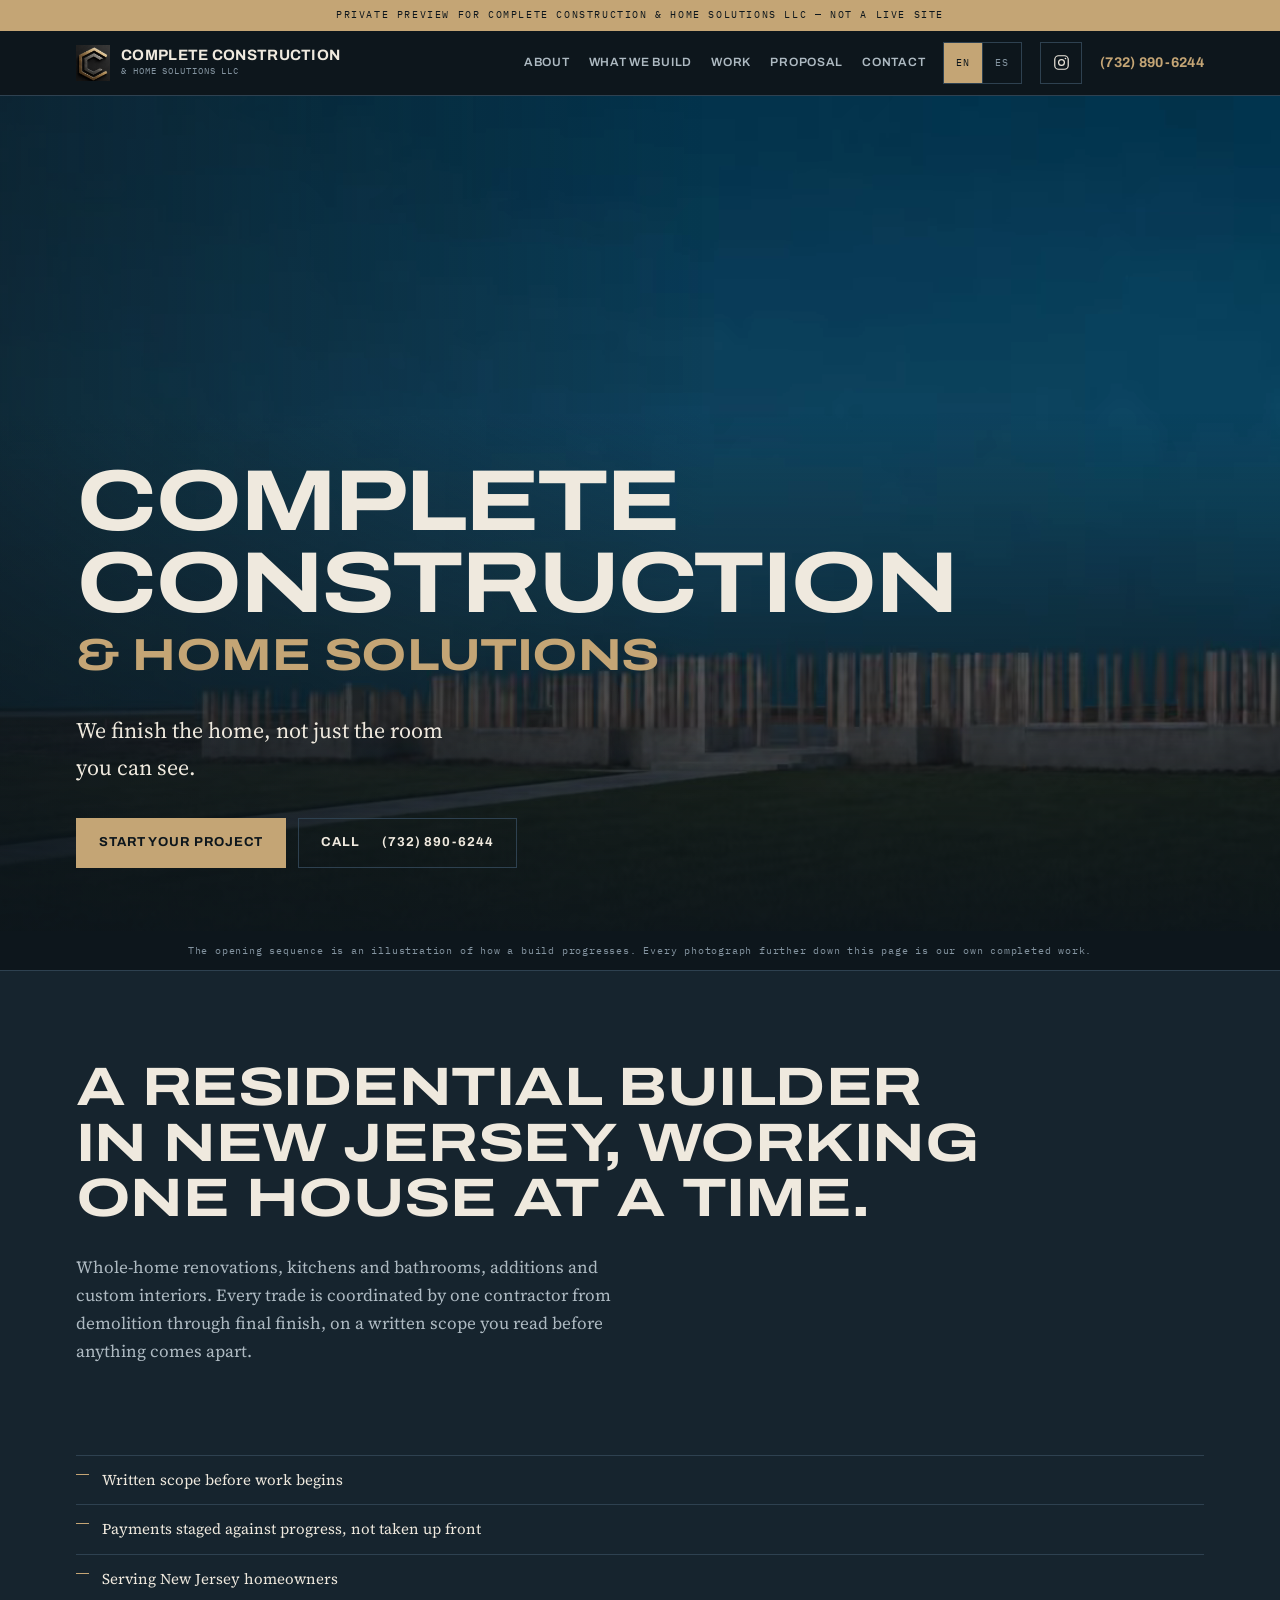
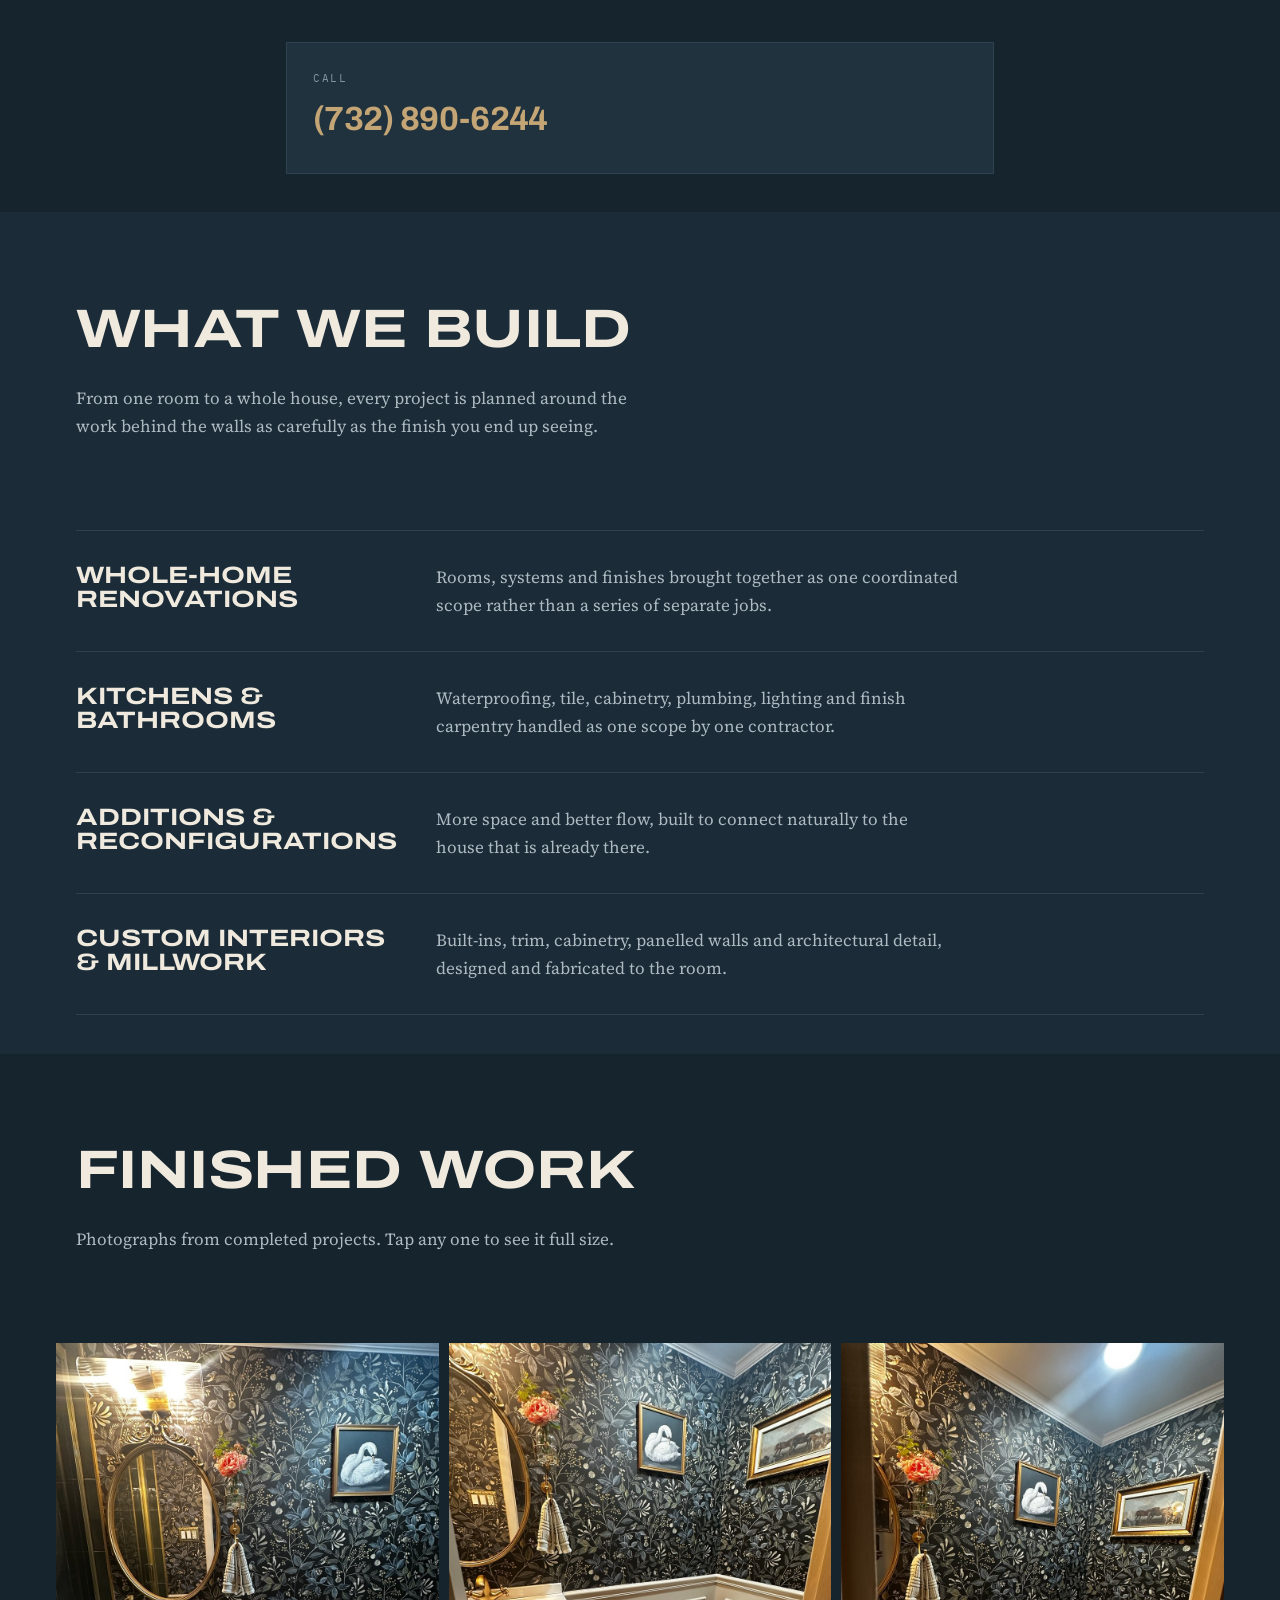
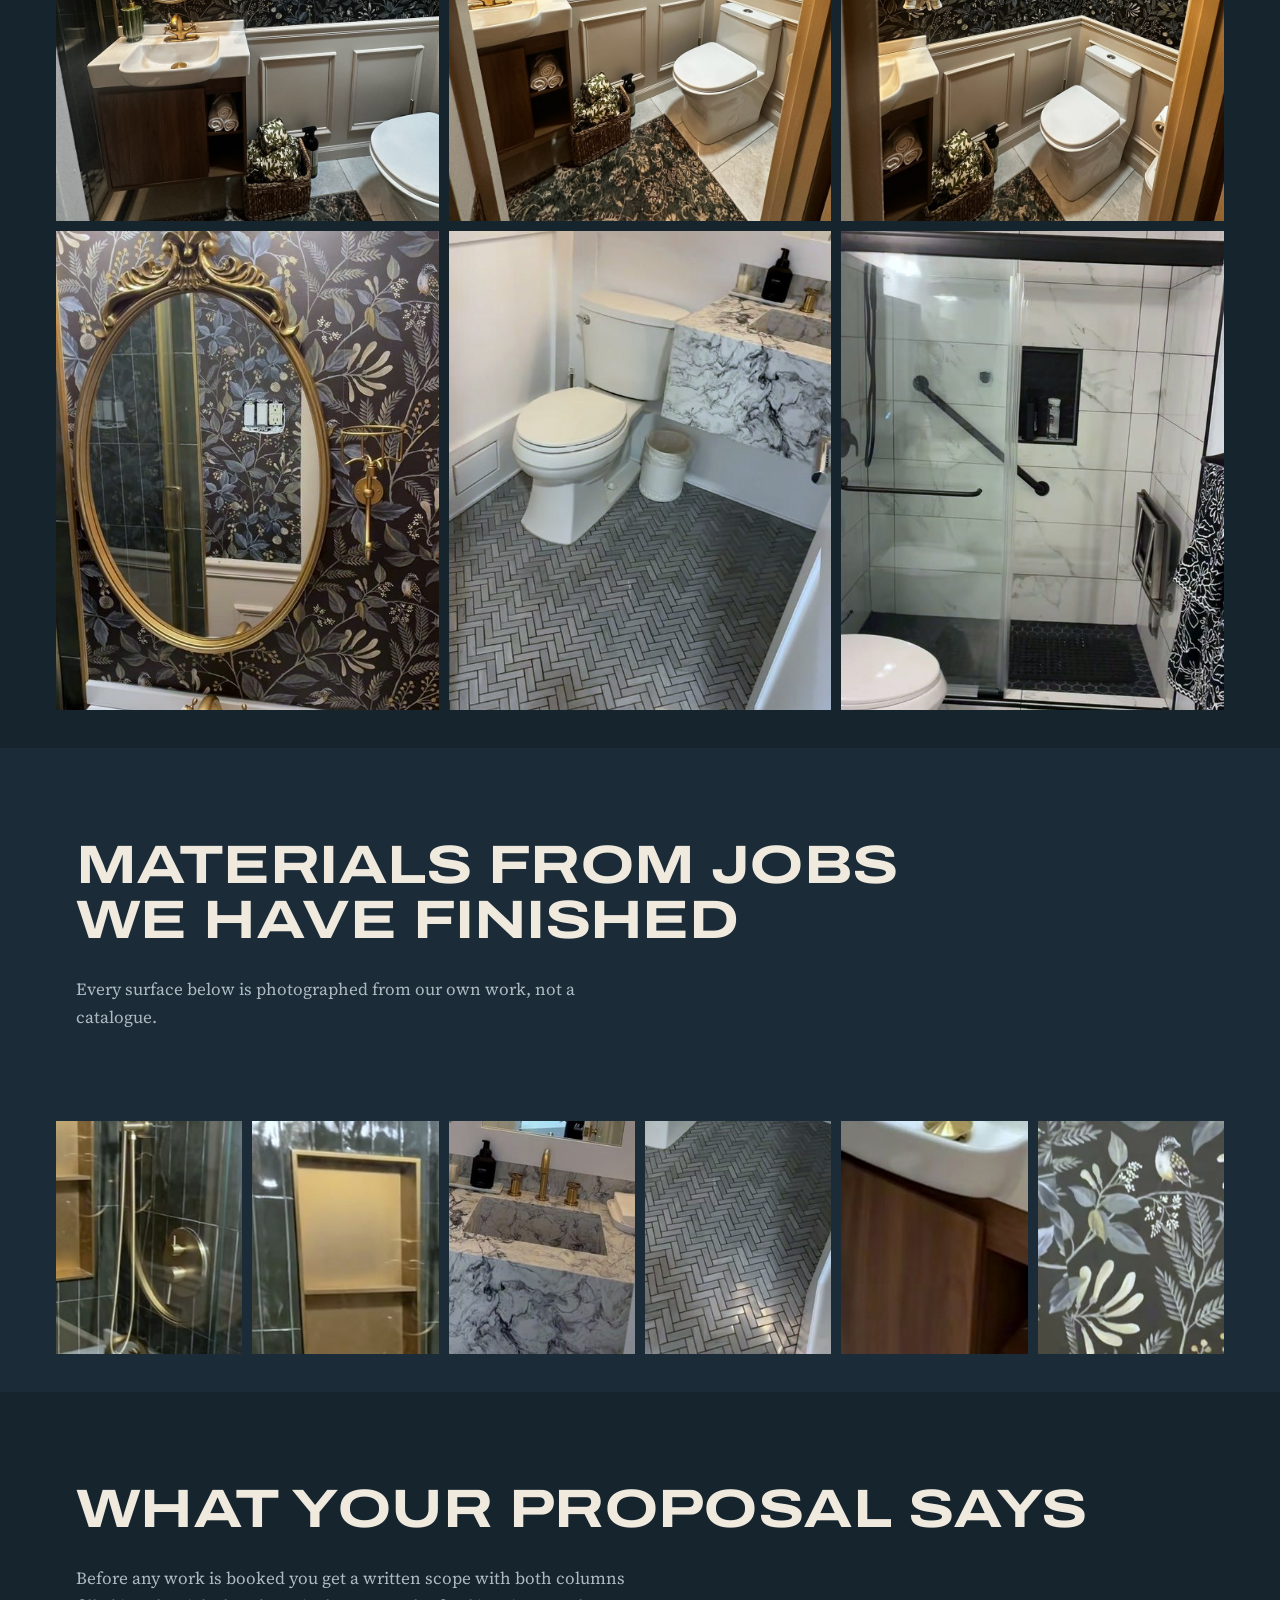
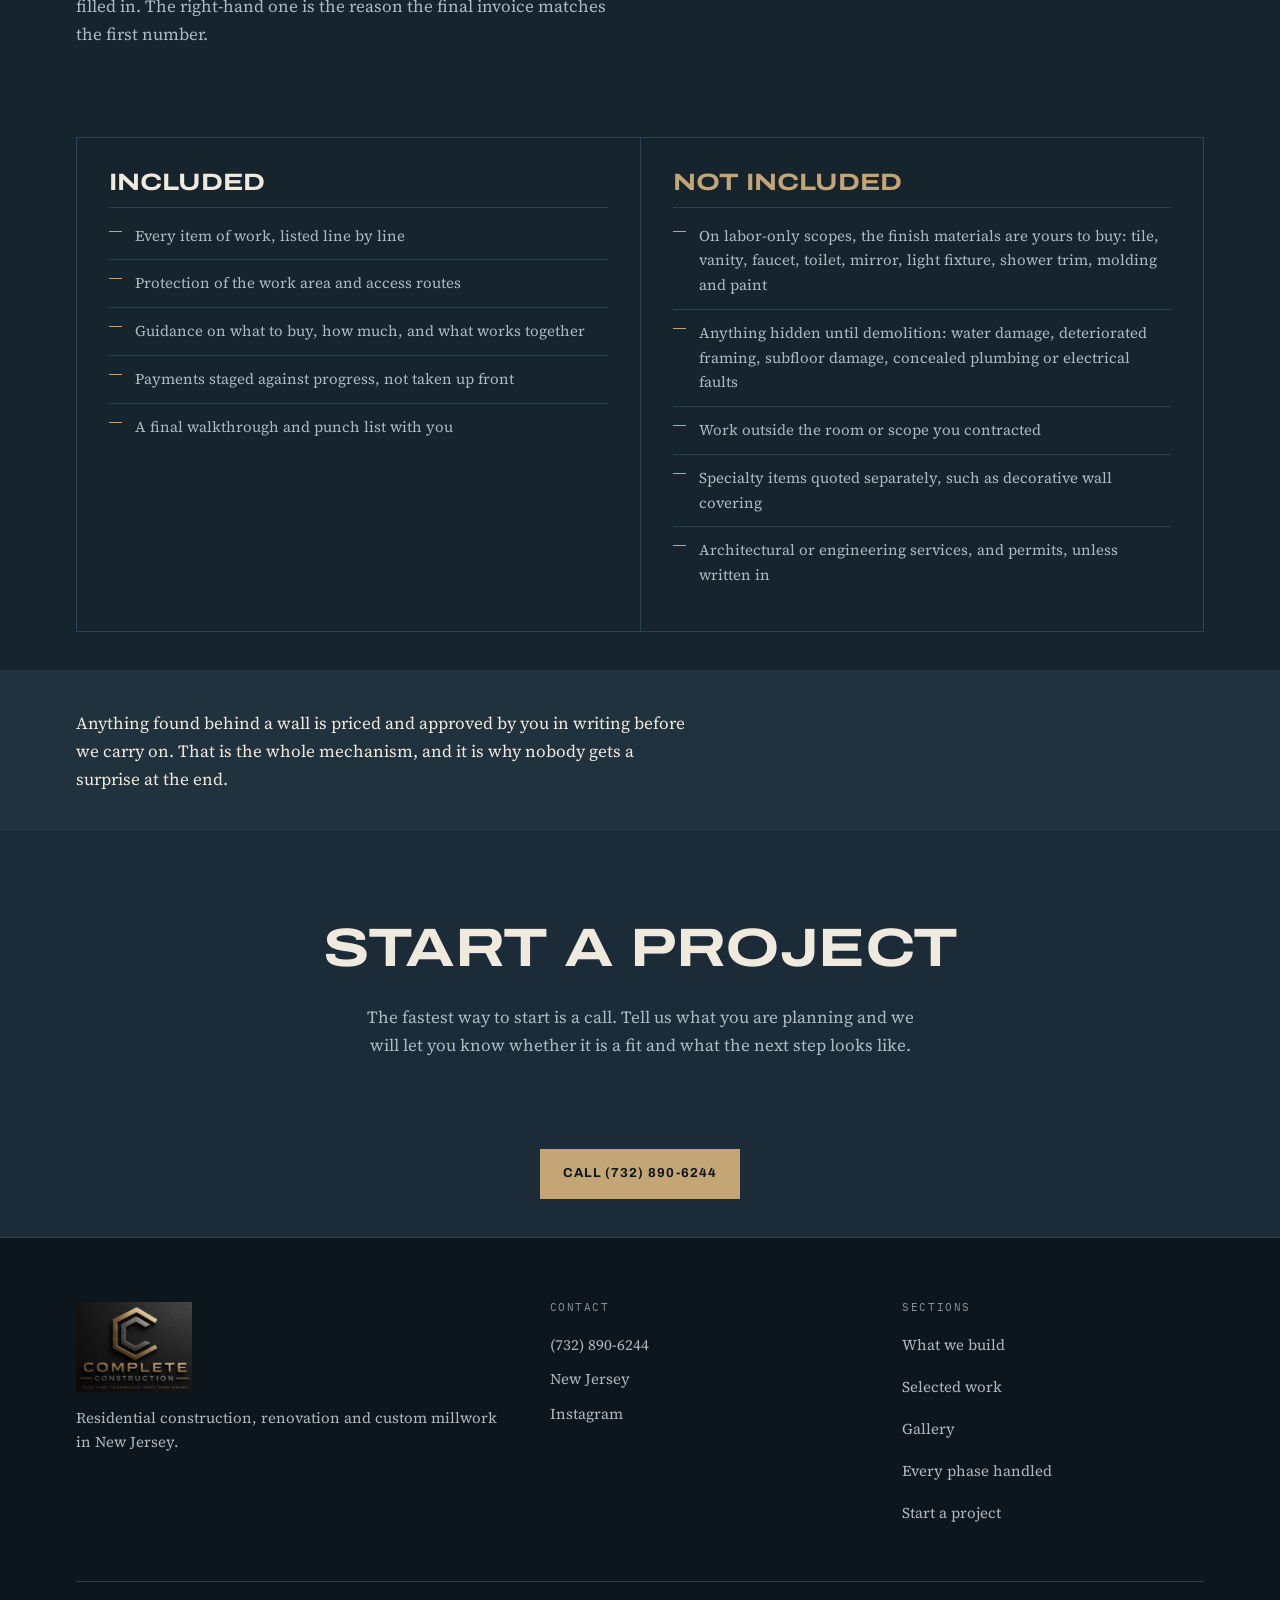
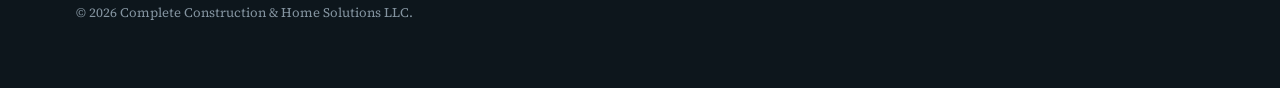
==== commit 38882600: "Restore the WebM and fix seeking to the final frame Two faults were masking each other, and one earl" ====
--- a/index.html
+++ b/index.html
@@ -211,6 +211,9 @@
              muted playsinline preload="auto" disablepictureinpicture
              poster="images/hero-poster.jpg"
              aria-label="The house built from first sketch to finished home at dusk">
+        <!-- WebM first: VP9 is ~20% smaller than the H.264 here and every
+             browser that understands it prefers it. Safari falls through to
+             the MP4, which is also the universal fallback. -->
         <source src="video/hero.webm" type="video/webm">
         <source src="video/hero.mp4" type="video/mp4">
       </video>
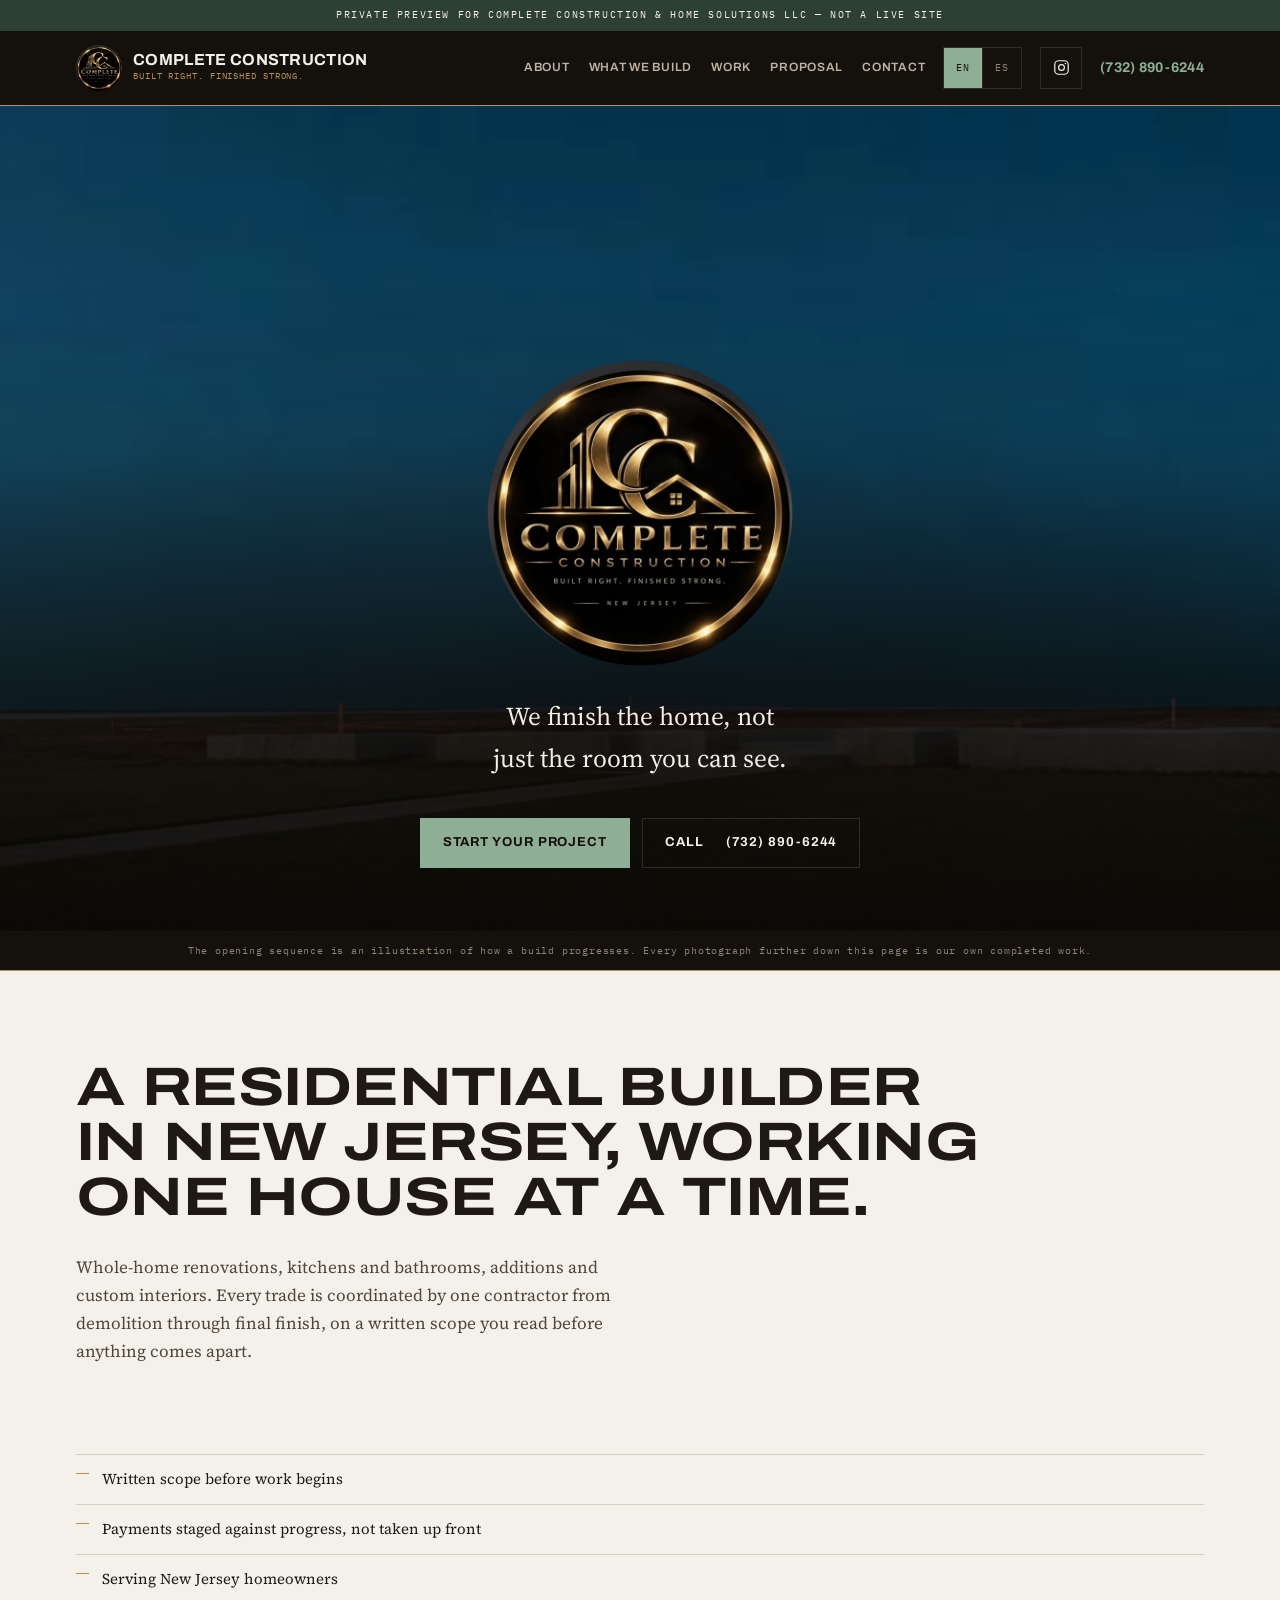
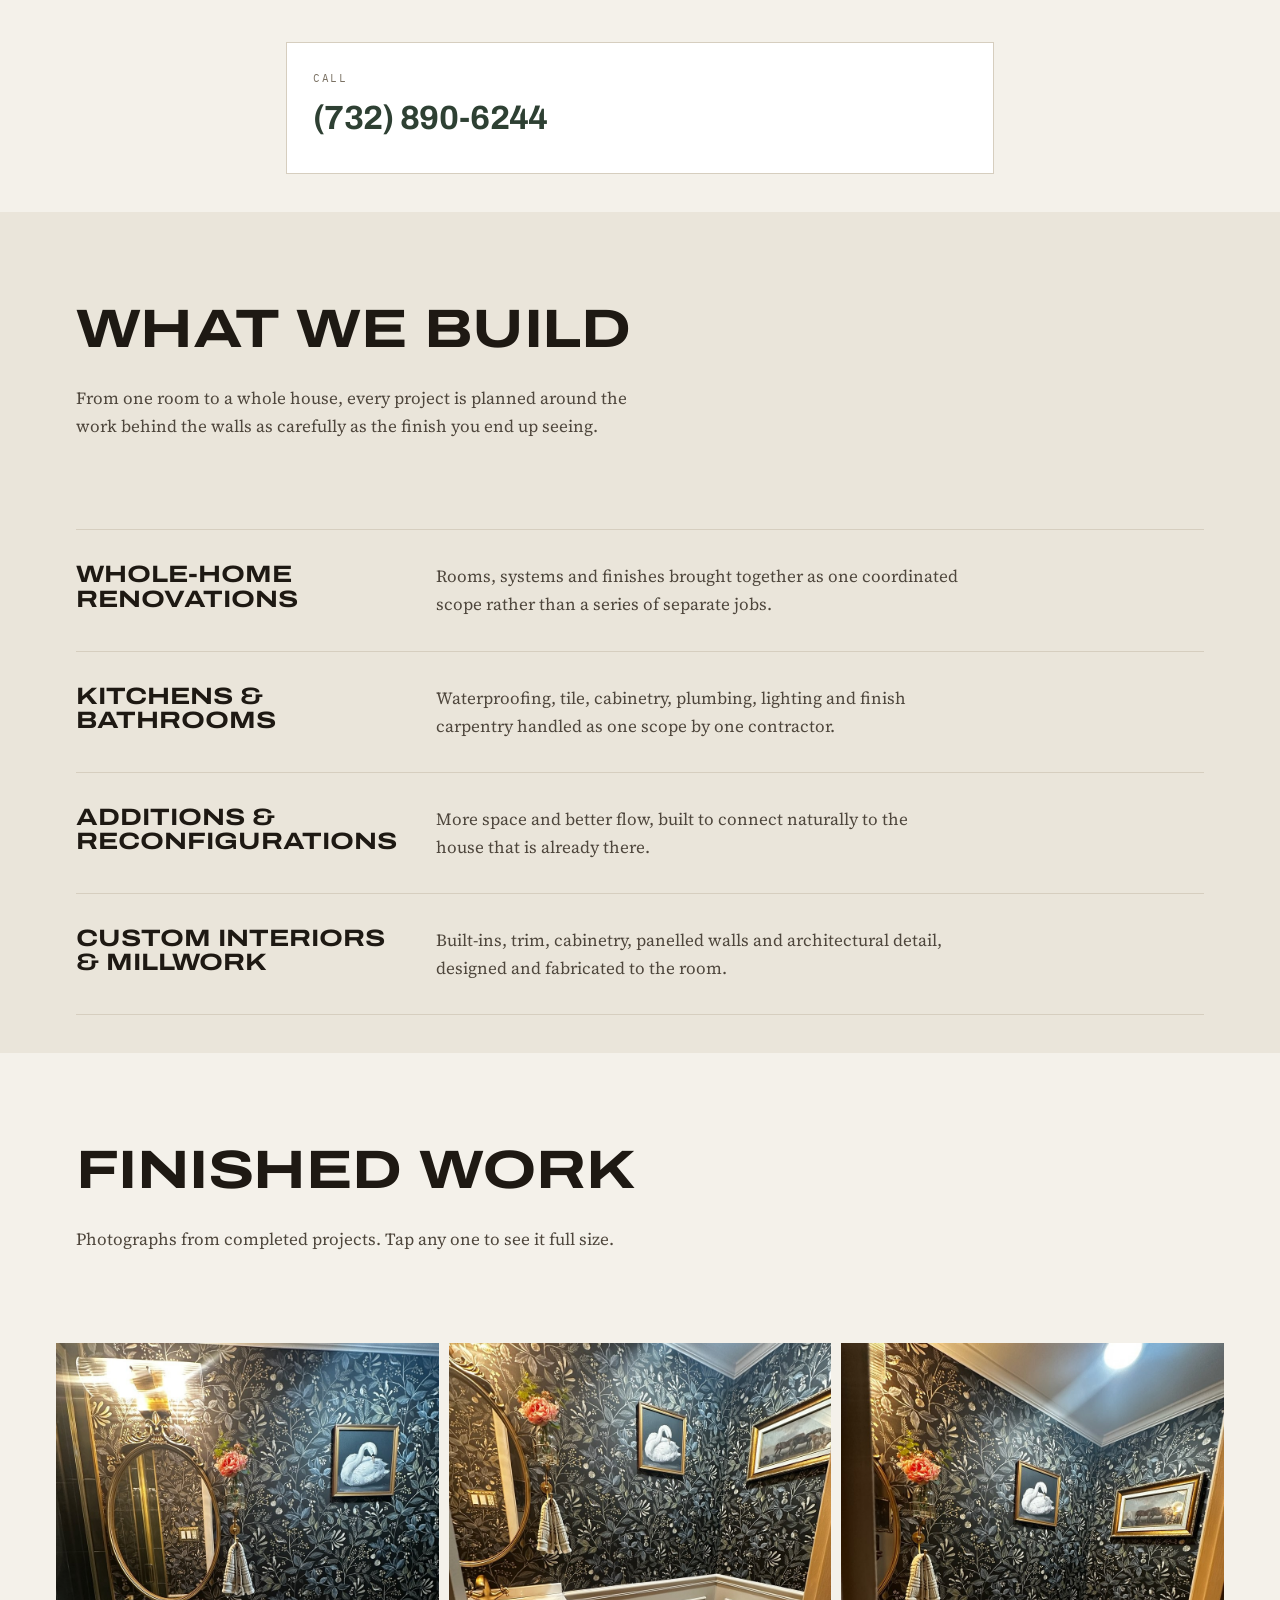
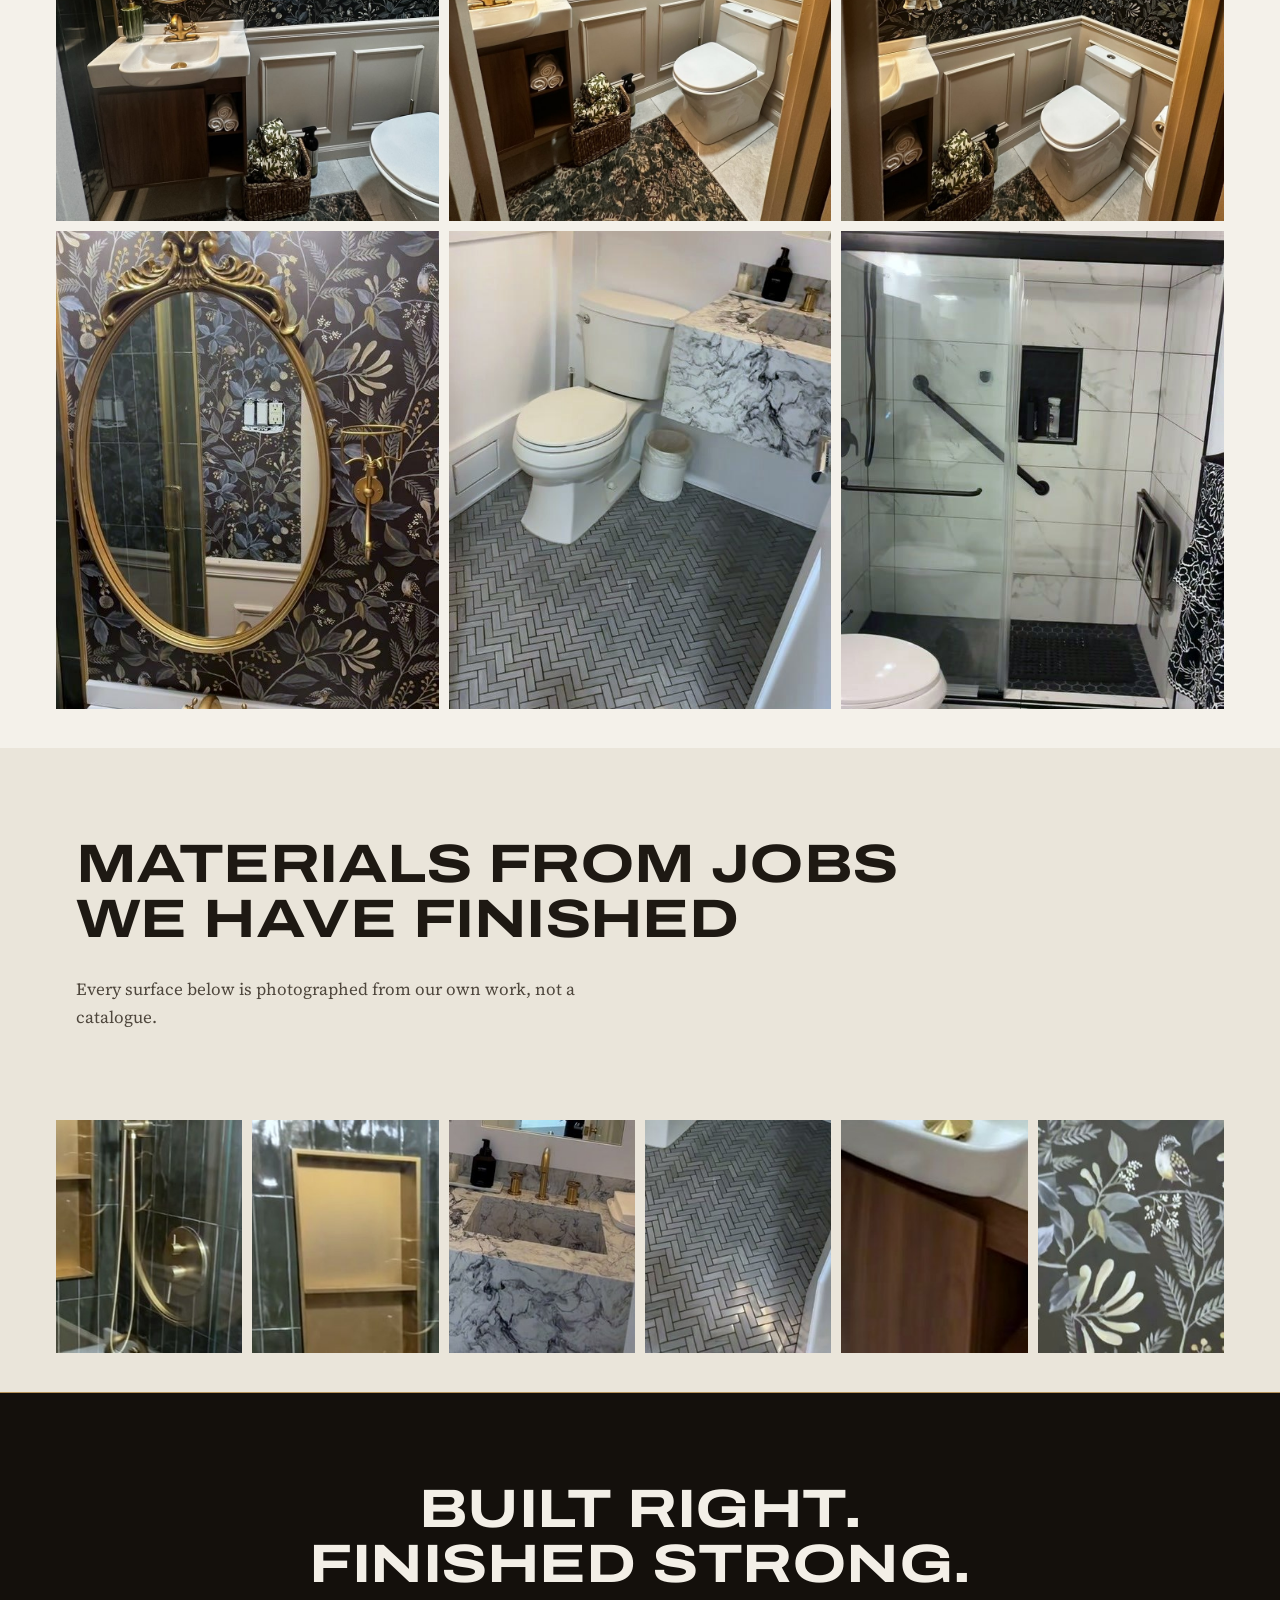
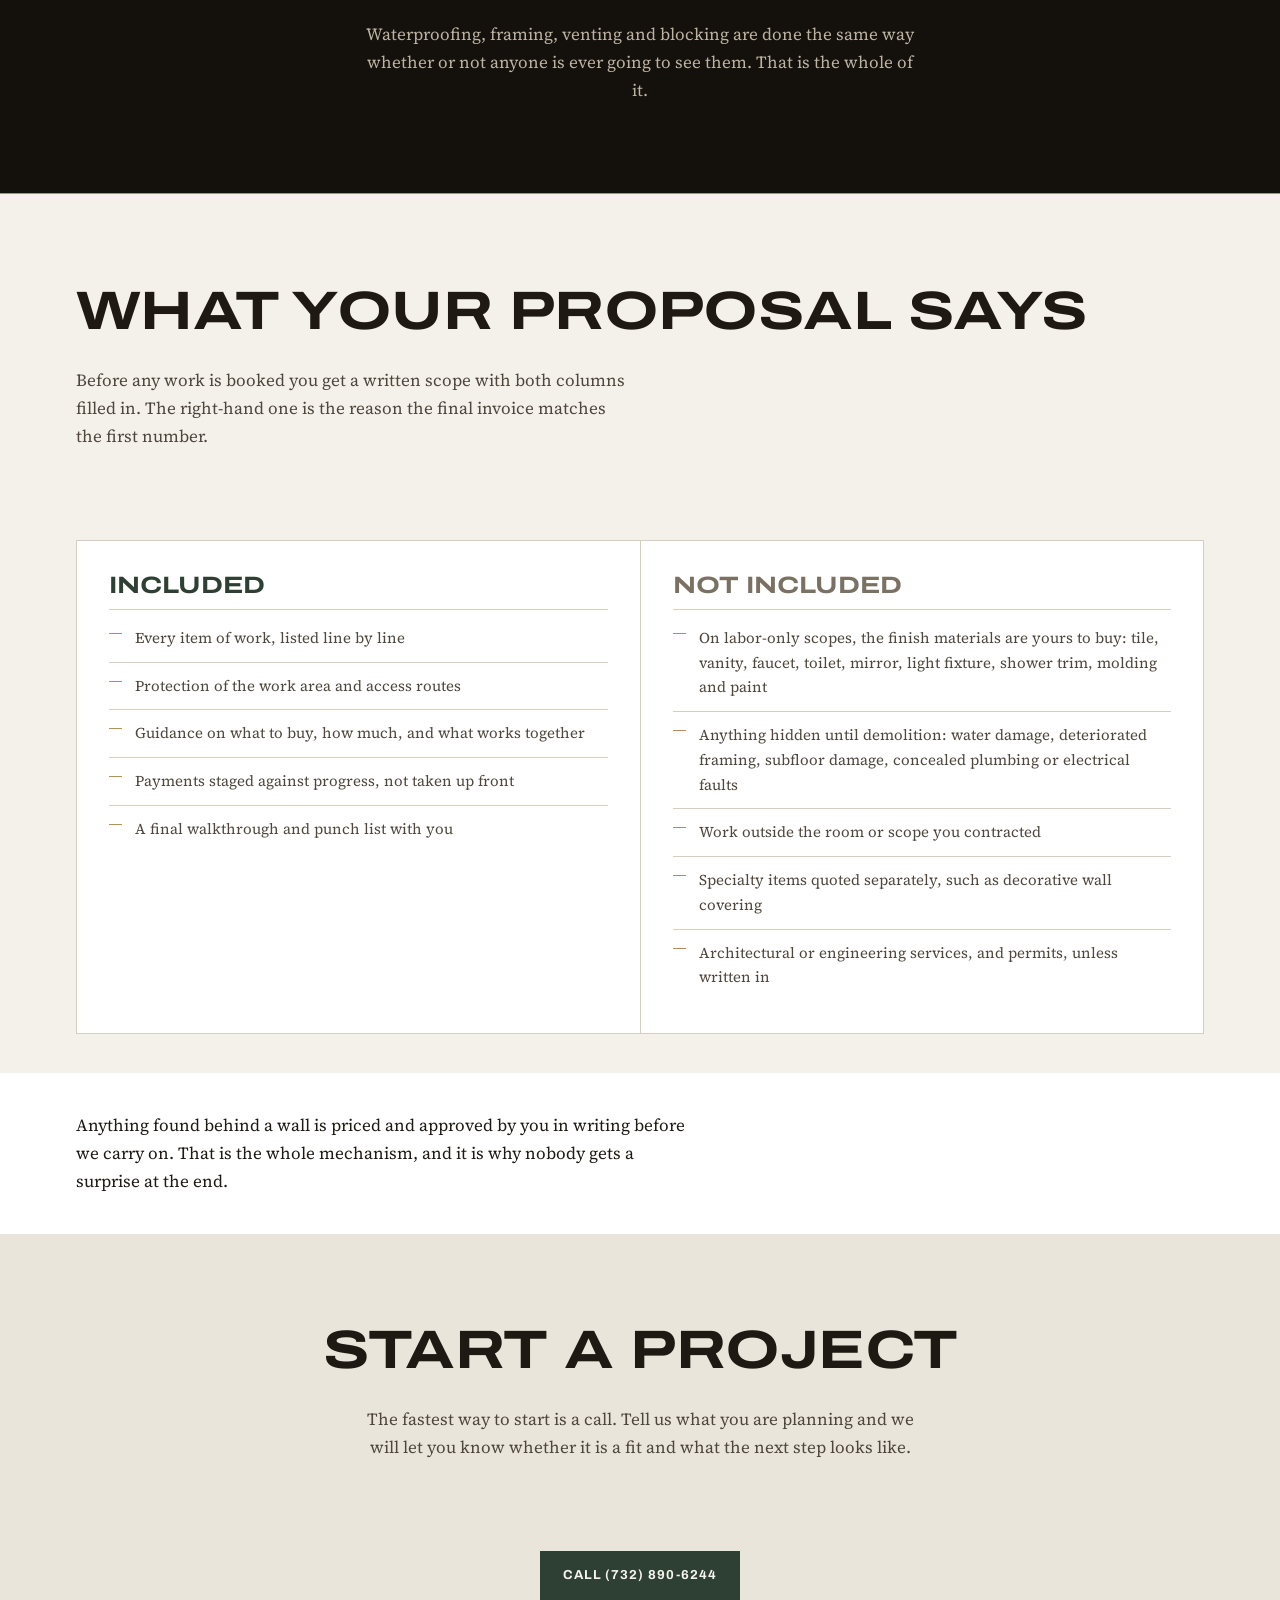
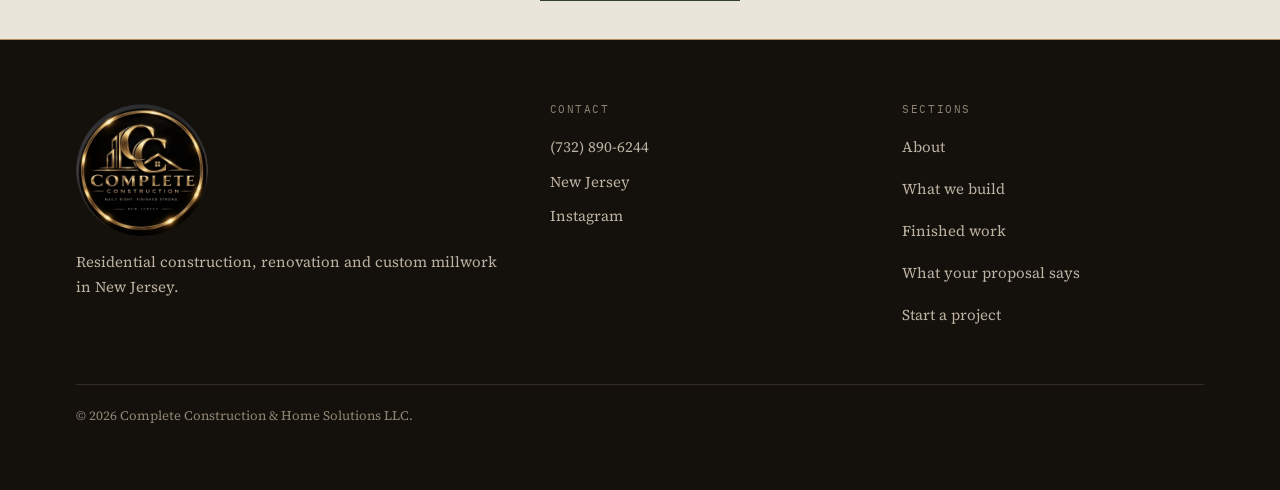
==== commit 7c91e36f: "Rebuild the layout around the new badge logo The new identity is a circular gold-on-black badge that" ====
--- a/index.html
+++ b/index.html
@@ -32,7 +32,7 @@
 <meta name="twitter:description" content="Home renovations and residential construction across New Jersey.">
 <meta name="twitter:image" content="https://completeconstructionnj.com/images/og-share.jpg">
 
-<meta name="theme-color" content="#0D161C">
+<meta name="theme-color" content="#14100C">
 <link rel="icon" href="favicon.ico" sizes="any">
 <link rel="icon" type="image/png" sizes="32x32" href="favicon-32.png">
 <link rel="apple-touch-icon" href="apple-touch-icon.png">
@@ -40,7 +40,11 @@
 <!-- The first frame of the sequence and the frame it resolves to. The
      finished frame is also what shows if JavaScript never runs, so it is
      worth the early fetch. -->
-<link rel="preload" as="video" href="video/hero.mp4" type="video/mp4" fetchpriority="high">
+<!-- The badge is the <h1>, so it is the largest contentful paint. WebP is
+     ~50KB against the PNG's 400KB; the PNG is only ever fetched by a
+     browser that cannot read WebP. -->
+<link rel="preload" as="image" href="images/logo-badge.webp" type="image/webp" fetchpriority="high">
+<link rel="preload" as="video" href="video/hero.mp4" type="video/mp4">
 <link rel="stylesheet" href="fonts/fonts.css">
 <link rel="stylesheet" href="assets/styles.css">
 
@@ -58,11 +62,11 @@
   "name": "Complete Construction",
   "legalName": "Complete Construction & Home Solutions LLC",
   "description": "Residential construction and renovation company serving New Jersey homeowners. Whole-home renovations, kitchens and bathrooms, additions, and custom architectural millwork.",
-  "slogan": "We finish the home, not just the room you can see.",
+  "slogan": "Built right. Finished strong.",
   "url": "https://completeconstructionnj.com/",
   "telephone": "+17328906244",
   "image": "https://completeconstructionnj.com/images/og-share.jpg",
-  "logo": "https://completeconstructionnj.com/images/logo-mark.jpg",
+  "logo": "https://completeconstructionnj.com/images/logo-badge.png",
   "sameAs": ["https://instagram.com/complete__construccion"],
   "knowsLanguage": ["en"],
   "address": {
@@ -109,8 +113,11 @@
   </div>
   <div class="wrap bar">
     <a class="brand" href="#main">
-      <img src="images/logo-mark.jpg" width="34" height="36" alt="Complete Construction hexagonal C monogram in gold and brushed steel">
-      <span><b>Complete Construction</b><i>&amp; Home Solutions LLC</i></span>
+      <picture>
+        <source srcset="images/logo-badge-144.webp" type="image/webp">
+        <img src="images/logo-badge-144.png" width="46" height="46" alt="">
+      </picture>
+      <span><b>Complete Construction</b><i data-en="Built right. Finished strong." data-es="Bien construido. Bien terminado.">Built right. Finished strong.</i></span>
     </a>
 
     <nav class="desk-nav" aria-label="Main">
@@ -172,23 +179,6 @@
 <main id="main">
 
 <!-- ======================================================================
-     HERO — the assembly sequence.
-
-     Eight frames of one house from one camera, stacked and revealed over
-     each other as the visitor scrolls: sketch, blueprint, empty lot, then
-     five build stages landing bottom-up.
-
-     THE DEFAULT STATE IS THE FINISHED HOUSE. Every layer ships fully
-     visible and the pin is inert. JavaScript adds .seq-on to switch the
-     sequence on, so a script failure, an old browser or reduced-motion all
-     resolve to the good picture with the name in place rather than to a
-     broken animation.
-
-     The frames are generated concept renders, not photographs of completed
-     work. They are labelled as such below and must never move into the
-     portfolio or the gallery.
-     ====================================================================== -->
-<!-- ======================================================================
      HERO
 
      One video: the build, sketch through to the lit dusk exterior.
@@ -210,7 +200,7 @@
       <video id="hero-video" class="hero-video"
              muted playsinline preload="auto" disablepictureinpicture
              poster="images/hero-poster.jpg"
-             aria-label="The house built from first sketch to finished home at dusk">
+             aria-hidden="true" tabindex="-1">
         <!-- WebM first: VP9 is ~20% smaller than the H.264 here and every
              browser that understands it prefers it. Safari falls through to
              the MP4, which is also the universal fallback. -->
@@ -221,7 +211,18 @@
     </div>
 
     <div class="hero-copy">
-      <h1 id="hero-h"><span class="h1-a">Complete Construction</span><span class="h1-b">&amp; Home Solutions</span></h1>
+      <!-- The badge IS the heading. It already carries the name, the trade,
+           the tagline and the state in the client's own lettering; setting
+           those words again beside it would say everything twice. The alt
+           text is the name, so search engines and screen readers get it. -->
+      <h1 id="hero-h"><picture>
+        <source srcset="images/logo-badge.webp" type="image/webp">
+        <img src="images/logo-badge.png" width="306" height="306"
+             fetchpriority="high" decoding="sync"
+             alt="Complete Construction — Built Right. Finished Strong. New Jersey."
+             data-alt-en="Complete Construction — Built Right. Finished Strong. New Jersey."
+             data-alt-es="Complete Construction — Bien construido. Bien terminado. Nueva Jersey.">
+      </picture></h1>
       <p class="hero-promise" data-en="We finish the home, not just the room you can see." data-es="Terminamos la casa, no solo el cuarto que se ve.">We finish the home, not just the room you can see.</p>
       <div class="hero-cta">
         <a class="btn btn-primary" href="#contact" data-en="Start your project" data-es="Empiece su proyecto">Start your project</a>
@@ -248,7 +249,10 @@
   <div class="wrap">
     <div class="foot-grid">
       <div>
-        <img src="images/logo-lockup.jpg" width="150" height="116" loading="lazy" alt="Complete Construction and Home Solutions LLC logo. Built right. No shortcuts. Every phase handled.">
+        <picture>
+          <source srcset="images/logo-badge.webp" type="image/webp">
+          <img src="images/logo-badge.png" width="132" height="132" loading="lazy" alt="Complete Construction, New Jersey.">
+        </picture>
         <p data-en="Residential construction, renovation and custom millwork in New Jersey." data-es="Construcción residencial, remodelación y carpintería a medida en Nueva Jersey.">Residential construction, renovation and custom millwork in New Jersey.</p>
       </div>
       <div>
@@ -263,10 +267,10 @@
       <div>
         <h3 class="f" data-en="Sections" data-es="Secciones">Sections</h3>
         <ul>
+          <li><a href="#business" data-en="About" data-es="Nosotros">About</a></li>
           <li><a href="#services" data-en="What we build" data-es="Lo que construimos">What we build</a></li>
-          <li><a href="#work" data-en="Selected work" data-es="Trabajos seleccionados">Selected work</a></li>
-          <li><a href="#gallery" data-en="Gallery" data-es="Galería">Gallery</a></li>
-          <li><a href="#phases" data-en="Every phase handled" data-es="Cada fase a cargo">Every phase handled</a></li>
+          <li><a href="#work" data-en="Finished work" data-es="Trabajo terminado">Finished work</a></li>
+          <li><a href="#scope" data-en="What your proposal says" data-es="Lo que dice su propuesta">What your proposal says</a></li>
           <li><a href="#contact" data-en="Start a project" data-es="Empezar un proyecto">Start a project</a></li>
         </ul>
       </div>
--- a/assets/styles.css
+++ b/assets/styles.css
@@ -7,27 +7,76 @@
    ========================================================================== */
 
 :root {
-  --ground:     #16242E;
-  --ground-2:   #1B2C38;
-  --panel:      #20323E;
-  --black:      #0D161C;
-
-  --ink:        #EFE9DE;
-  --ink-soft:   #AEBAC2;
-  --ink-dim:    #8494A0;
-
-  --brass:      #C4A575;
-  --brass-deep: #9A7F4E;
-  --steel:      #8A9AA3;
-  --rule:       #2E4150;
+  /* Page ground: the warm limestone/plaster in Adolfo's own finished-work
+     photographs (#D8D5D3, #E1DBC7 sampled from the marble and the powder
+     room), not a category "luxury" dark. */
+  --ground:     #F4F1EA;
+  --ground-2:   #EAE5DA;
+  --panel:      #FFFFFF;
+
+  /* The badge's own field. Used only for the bands the logo sits on:
+     header, hero, one statement band, footer, the mobile action bar. */
+  --black:      #14100C;
+
+  --ink:        #1E1913;
+  --ink-soft:   #4E463C;
+  --ink-dim:    #7A7163;
+  --rule:       #D6CEBF;
+
+  /* The accent is promoted from the client's own work - the botanical
+     green of the powder-room wall covering he installed - not from the
+     logo's gold. Gold is the badge; it is never a fill on this page. */
+  --accent:     #2E4033;
+  --accent-2:   #1F2C23;
+  --accent-ink: #F6F3EC;
+
+  /* Gold, sampled from the badge itself (#B49059 mean, #F4DA96 highlight).
+     Hairlines and the badge only. */
+  --brass:      #B49059;
+  --brass-lit:  #E7CE96;
+  --steel:      #A3AAB0;
 
   --display: "Archivo", "Helvetica Neue", Arial, sans-serif;
   --body:    "Source Serif 4", Georgia, "Times New Roman", serif;
   --mono:    "IBM Plex Mono", ui-monospace, "SF Mono", Menlo, monospace;
 
+  --hdr: 112px;
   --wrap: 1240px;
   --gut:  clamp(20px, 5vw, 56px);
 
+}
+
+/* --------------------------------------------------------------------------
+   Inverted scope.
+   The badge is gold on near-black, so it only reads on a dark field. Rather
+   than a second set of colour rules for the header, hero, footer and action
+   bar, those bands re-declare the same tokens. Every component below works
+   unchanged in both scopes.
+   -------------------------------------------------------------------------- */
+header,
+.hero,
+.concept-note,
+.drawer,
+footer,
+.actionbar,
+.lightbox,
+.blk.bg-black {
+  --ground:     #14100C;
+  --ground-2:   #1B1610;
+  --panel:      #241E16;
+  --ink:        #F3EFE7;
+  --ink-soft:   #BDB3A3;
+  --ink-dim:    #8E8474;
+  --rule:       #332A20;
+  --accent:     #8FAE96;
+  --accent-2:   #A9C4AF;
+  --accent-ink: #14100C;
+
+  /* Custom properties inherit, but an inherited *colour* does not re-resolve
+     them: body's colour was already computed from the light --ink, and
+     every heading inside these bands would inherit that value and vanish.
+     Re-stating colour here is what actually flips the text. */
+  color: var(--ink);
 }
 
 *, *::before, *::after { box-sizing: border-box; }
@@ -66,14 +115,14 @@
 
 .skip {
   position: absolute; left: 12px; top: -60px; z-index: 200;
-  background: var(--brass); color: var(--black);
+  background: var(--accent); color: var(--accent-ink);
   padding: 10px 16px; font-family: var(--display); font-weight: 700;
   text-decoration: none;
 }
 .skip:focus { top: 12px; }
 
 :where(a, button, input, select, textarea, [tabindex]):focus-visible {
-  outline: 2px solid var(--brass);
+  outline: 2px solid var(--accent);
   outline-offset: 2px;
 }
 
@@ -101,8 +150,8 @@
    Preview flag — DELETE AT LAUNCH
    -------------------------------------------------------------------------- */
 .preview-flag {
-  background: var(--brass);
-  color: var(--black);
+  background: var(--accent);
+  color: var(--accent-ink);
   text-align: center;
   padding: 7px 14px;
   font-family: var(--mono);
@@ -122,7 +171,9 @@
   top: 0;
   z-index: 50;
   background: var(--black);
-  border-bottom: 1px solid var(--rule);
+  /* A gold hairline, the one structural job gold does on this page: it is
+     the edge where the badge's dark field stops and the paper begins. */
+  border-bottom: 1px solid var(--brass);
 }
 
 .util-bar { border-bottom: 1px solid var(--rule); }
@@ -141,19 +192,23 @@
 .brand {
   display: flex; align-items: center; gap: 11px;
   text-decoration: none; color: var(--ink);
-  min-width: 0; min-height: 44px; padding-block: 4px;
-}
-.brand img { width: 30px; height: auto; flex: none; }
-.brand span { display: flex; flex-direction: column; min-width: 0; }
+  flex: 0 1 auto; min-width: 0; min-height: 44px; padding-block: 4px;
+  overflow: hidden;
+}
+.brand picture { display: flex; flex: none; }
+.brand img { width: 40px; height: 40px; }
+.brand span { display: flex; flex-direction: column; min-width: 0; overflow: hidden; }
 .brand b {
   font-family: var(--display); font-weight: 700; text-transform: uppercase;
-  font-size: 0.875rem; letter-spacing: 0.02em; line-height: 1.1;
+  font-size: 0.9375rem; letter-spacing: 0.02em; line-height: 1.1;
   white-space: nowrap;
 }
+/* The badge's own tagline, carried through in text at sizes where the
+   lettering inside the badge is too small to read. */
 .brand i {
   font-style: normal; font-family: var(--mono);
   font-size: 0.5625rem; letter-spacing: 0.1em; text-transform: uppercase;
-  color: var(--ink-dim); white-space: nowrap;
+  color: var(--brass); white-space: nowrap;
 }
 
 header nav.desk-nav { display: none; }
@@ -174,16 +229,37 @@
   letter-spacing: 0.1em; text-transform: uppercase;
 }
 .lang button + button { border-left: 1px solid var(--rule); }
-.lang button[aria-pressed="true"] { background: var(--brass); color: var(--black); }
+.lang button[aria-pressed="true"] { background: var(--accent); color: var(--accent-ink); }
 
 .call-top {
   font-family: var(--display); font-weight: 700;
   font-size: 0.875rem; letter-spacing: 0.02em;
-  color: var(--brass); text-decoration: none; white-space: nowrap;
+  color: var(--accent); text-decoration: none; white-space: nowrap;
 }
 .call-top:hover { color: var(--ink); }
 
-.mobile-tools { display: flex; align-items: center; gap: 8px; margin-left: auto; }
+.mobile-tools { display: flex; align-items: center; gap: 8px; margin-left: auto; flex: none; }
+
+/* The wordmark is set beside a 40px badge, so on a narrow header it is the
+   thing that has to give - the badge still says the name, and the hero
+   sets it at full size two hundred pixels below. */
+@media (max-width: 620px) {
+  .bar { gap: 10px; }
+  .brand img { width: 36px; height: 36px; }
+  .brand b { font-size: 0.8125rem; letter-spacing: 0; }
+  .brand i { display: none; }
+}
+/* Below this the wordmark can only be shown clipped, which looks like a
+   mistake rather than a choice. It becomes the badge's accessible name
+   instead, and the badge stands alone. */
+@media (max-width: 440px) {
+  .brand img { width: 42px; height: 42px; }
+  .brand span {
+    position: absolute; width: 1px; height: 1px;
+    padding: 0; margin: -1px; overflow: hidden;
+    clip-path: inset(50%); white-space: nowrap;
+  }
+}
 
 .icon-btn {
   appearance: none; background: none; cursor: pointer;
@@ -195,8 +271,8 @@
   font-size: 0.6875rem; letter-spacing: 0.07em;
 }
 .icon-btn svg { width: 17px; height: 17px; flex: none; }
-.icon-btn.is-call { border-color: var(--brass); color: var(--brass); }
-.icon-btn.is-ig:hover { border-color: var(--brass); color: var(--brass); }
+.icon-btn.is-call { border-color: var(--accent); color: var(--accent); }
+.icon-btn.is-ig:hover { border-color: var(--accent); color: var(--accent); }
 
 .burger-lines { position: relative; width: 17px; height: 11px; display: block; }
 .burger-lines span,
@@ -214,7 +290,7 @@
    -------------------------------------------------------------------------- */
 .drawer-backdrop {
   position: fixed; inset: 0; z-index: 90;
-  background: rgba(8, 14, 18, 0.72);
+  background: rgba(10, 8, 5, 0.74);
   opacity: 0; visibility: hidden;
   transition: opacity 0.22s ease, visibility 0.22s;
 }
@@ -265,12 +341,12 @@
 }
 .btn svg { width: 17px; height: 17px; flex: none; }
 
-.btn-primary { background: var(--brass); color: var(--black); }
-.btn-primary:hover { background: var(--ink); }
-.btn-primary:disabled { background: var(--steel); color: var(--black); cursor: not-allowed; }
+.btn-primary { background: var(--accent); color: var(--accent-ink); }
+.btn-primary:hover { background: var(--accent-2); }
+.btn-primary:disabled { background: var(--steel); color: var(--accent-ink); cursor: not-allowed; }
 
 .btn-ghost { background: none; color: var(--ink); border-color: var(--rule); }
-.btn-ghost:hover { border-color: var(--brass); color: var(--brass); }
+.btn-ghost:hover { border-color: var(--accent); color: var(--accent); }
 
 /* ==========================================================================
    HERO
@@ -295,7 +371,7 @@
   /* Sits under the sticky header rather than assuming the whole viewport,
      so the name and the buttons are never cut off at the fold. --hdr is
      measured and set by app.js. */
-  height: calc(100svh - var(--hdr, 0px));
+  height: calc(100svh - var(--hdr));
   min-height: 540px;
   max-height: 1100px;
   overflow: hidden;
@@ -316,8 +392,8 @@
 .hero-veil {
   position: absolute; inset: 0;
   background:
-    linear-gradient(to top, rgba(13, 22, 28, 0.88) 0%, rgba(13, 22, 28, 0.45) 34%, rgba(13, 22, 28, 0) 62%),
-    linear-gradient(to right, rgba(13, 22, 28, 0.6) 0%, rgba(13, 22, 28, 0) 55%);
+    linear-gradient(to top, rgba(12, 9, 6, 0.92) 0%, rgba(12, 9, 6, 0.6) 30%, rgba(12, 9, 6, 0.12) 58%, rgba(12, 9, 6, 0) 78%),
+    radial-gradient(120% 70% at 50% 84%, rgba(12, 9, 6, 0.55) 0%, rgba(12, 9, 6, 0) 70%);
   pointer-events: none;
 }
 
@@ -326,33 +402,53 @@
   padding: 0 var(--gut) clamp(38px, 7vh, 76px);
   width: 100%; max-width: var(--wrap);
   margin-inline: auto;
-}
-
-#hero-h {
-  display: flex; flex-direction: column;
-  font-size: clamp(2.1rem, 1.1rem + 5.4vw, 5.4rem);
-  line-height: 0.94;
-  letter-spacing: -0.035em;
-  margin-bottom: 0.42em;
-}
-#hero-h .h1-b { color: var(--brass); font-size: 0.52em; letter-spacing: -0.01em; margin-top: 0.22em; }
+  text-align: center;
+  display: grid;
+  justify-items: center;
+}
+
+/* --------------------------------------------------------------------------
+   The badge is the heading.
+   The logo already sets the name, the trade, the promise and the state, in
+   the client's own lettering. Setting the same words again next to it would
+   be saying everything twice, so the <h1> is the badge, and its alt text is
+   the name. Everything else on this page is square; this is the only circle
+   in the build, which is what makes it read as a mark rather than an
+   ornament.
+   -------------------------------------------------------------------------- */
+#hero-h { margin: 0 0 clamp(18px, 3.2vh, 34px); line-height: 0; }
+#hero-h picture { display: block; }
+#hero-h img {
+  width: clamp(148px, 10rem + 14vw, 306px);
+  height: auto;
+  margin-inline: auto;
+}
 
 .hero-promise {
-  font-size: clamp(1.0625rem, 0.98rem + 0.5vw, 1.375rem);
+  font-size: clamp(1.125rem, 1rem + 0.75vw, 1.6rem);
   color: var(--ink);
-  max-width: 34ch;
-  margin-bottom: 1.5em;
-}
-
-.hero-cta { display: flex; flex-wrap: wrap; gap: 12px; }
+  max-width: 24ch;
+  margin: 0 auto 1.5em;
+  text-wrap: balance;
+}
+
+.hero-cta { display: flex; flex-wrap: wrap; gap: 12px; justify-content: center; }
 
 @media (max-width: 720px) {
   .hero-copy { padding-bottom: clamp(74px, 13vh, 104px); }
 }
 
+/* Short viewports (landscape phones) have no room for a 300px badge plus
+   copy plus buttons. The badge gives way first - the promise and the call
+   button are the things that have to survive. */
+@media (max-height: 620px) {
+  #hero-h img { width: clamp(108px, 18vh, 168px); }
+  .hero-promise { font-size: 1.0625rem; margin-bottom: 1.1em; }
+}
+
 .concept-note {
   background: var(--black);
-  border-bottom: 1px solid var(--rule);
+  border-bottom: 1px solid var(--brass);
   color: var(--ink-dim);
   margin: 0;
   max-width: none;
@@ -375,7 +471,7 @@
 #hero { scroll-margin-top: 0; }
 section:nth-of-type(even) { background: var(--ground-2); }
 section.hero { background: var(--black); }
-section.ident { background: var(--ground); }
+
 
 .head { margin-bottom: clamp(30px, 4vw, 54px); }
 .head .ht h2 { margin-bottom: 0.5em; }
@@ -402,7 +498,7 @@
 .blk.bg-ground  { background: var(--ground); }
 .blk.bg-ground2 { background: var(--ground-2); }
 .blk.bg-panel   { background: var(--panel); }
-.blk.bg-black   { background: var(--black); }
+.blk.bg-black   { background: var(--black); border-block: 1px solid var(--brass); }
 
 .blk.w-narrow .wrap { max-width: 820px; }
 .blk.w-wide   .wrap { max-width: 1480px; }
@@ -451,9 +547,10 @@
 
 /* --- ledger ---------------------------------------------------------- */
 .b-ledger { display: grid; gap: 1px; background: var(--rule); border: 1px solid var(--rule); }
-.b-led { background: var(--ground); padding: clamp(20px, 2.8vw, 32px); }
+.b-led { background: var(--panel); padding: clamp(20px, 2.8vw, 32px); }
 .b-led-h { margin-bottom: 16px; padding-bottom: 12px; border-bottom: 1px solid var(--rule); }
-.b-led-b .b-led-h h3 { color: var(--brass); }
+.b-led-a .b-led-h h3 { color: var(--accent); }
+.b-led-b .b-led-h h3 { color: var(--ink-dim); }
 .b-led ul { list-style: none; margin: 0; padding: 0; }
 .b-led li {
   position: relative; padding: 11px 0 11px 26px;
@@ -503,11 +600,11 @@
   padding: clamp(18px, 2.4vw, 26px);
   background: var(--panel);
 }
-.b-phone:hover { border-color: var(--brass); }
+.b-phone:hover { border-color: var(--accent); }
 .b-phone strong {
   font-family: var(--display); font-weight: 700;
   font-size: clamp(1.4rem, 1rem + 1.7vw, 2.1rem);
-  letter-spacing: -0.02em; color: var(--brass);
+  letter-spacing: -0.02em; color: var(--accent);
 }
 
 /* --- rule / spacer --------------------------------------------------- */
@@ -520,12 +617,13 @@
    -------------------------------------------------------------------------- */
 footer {
   background: var(--black);
-  border-top: 1px solid var(--rule);
+  border-top: 1px solid var(--brass);
   padding-block: clamp(40px, 5vw, 70px) clamp(96px, 10vw, 60px);
 }
 .foot-grid { display: grid; gap: clamp(26px, 4vw, 52px); }
 .foot-grid p { color: var(--ink-soft); font-size: 0.9375rem; margin-top: 14px; }
-.foot-grid img { width: 116px; height: auto; }
+.foot-grid picture { display: block; }
+.foot-grid img { width: 132px; height: 132px; }
 h3.f {
   font-size: 0.6875rem; letter-spacing: 0.14em; color: var(--ink-dim);
   font-family: var(--mono); font-weight: 400;
@@ -534,7 +632,7 @@
 .foot-grid ul { list-style: none; margin: 0; padding: 0; display: grid; gap: 2px; }
 .foot-grid li, .foot-grid a { color: var(--ink-soft); font-size: 0.9375rem; text-decoration: none; }
 .foot-grid a { display: inline-flex; align-items: center; min-height: 40px; }
-.foot-grid a:hover { color: var(--brass); }
+.foot-grid a:hover { color: var(--accent); }
 .legal {
   margin: clamp(30px, 4vw, 48px) 0 0; padding-top: 20px;
   border-top: 1px solid var(--rule);
@@ -562,14 +660,14 @@
 }
 .actionbar svg { width: 17px; height: 17px; }
 .ab-call  { color: var(--ink); border-right: 1px solid var(--rule); }
-.ab-start { background: var(--brass); color: var(--black); }
+.ab-start { background: var(--accent); color: var(--accent-ink); }
 
 /* --------------------------------------------------------------------------
    Lightbox
    -------------------------------------------------------------------------- */
 .lightbox {
   position: fixed; inset: 0; z-index: 150;
-  background: rgba(8, 14, 18, 0.96);
+  background: rgba(10, 8, 5, 0.97);
   display: none;
   flex-direction: column;
   padding: 14px;
@@ -586,7 +684,7 @@
   display: inline-flex; align-items: center; justify-content: center;
   flex: none;
 }
-.lb-nav:hover { border-color: var(--brass); color: var(--brass); }
+.lb-nav:hover { border-color: var(--accent); color: var(--accent); }
 .lb-cap { color: var(--ink-soft); font-size: 0.875rem; text-align: center; margin: 12px auto 0; max-width: 70ch; }
 
 /* ==========================================================================
@@ -600,8 +698,8 @@
   header nav.desk-nav { display: flex; align-items: center; gap: clamp(12px, 1.4vw, 22px); margin-left: auto; }
   .actionbar { display: none; }
   footer { padding-bottom: clamp(40px, 5vw, 70px); }
-  .brand img { width: 34px; }
-  .brand b { font-size: 0.9375rem; }
+  .brand img { width: 46px; height: 46px; }
+  .brand b { font-size: 1rem; }
 }
 
 /* The nav is tight between 1024 and 1180; give it room rather than let the
